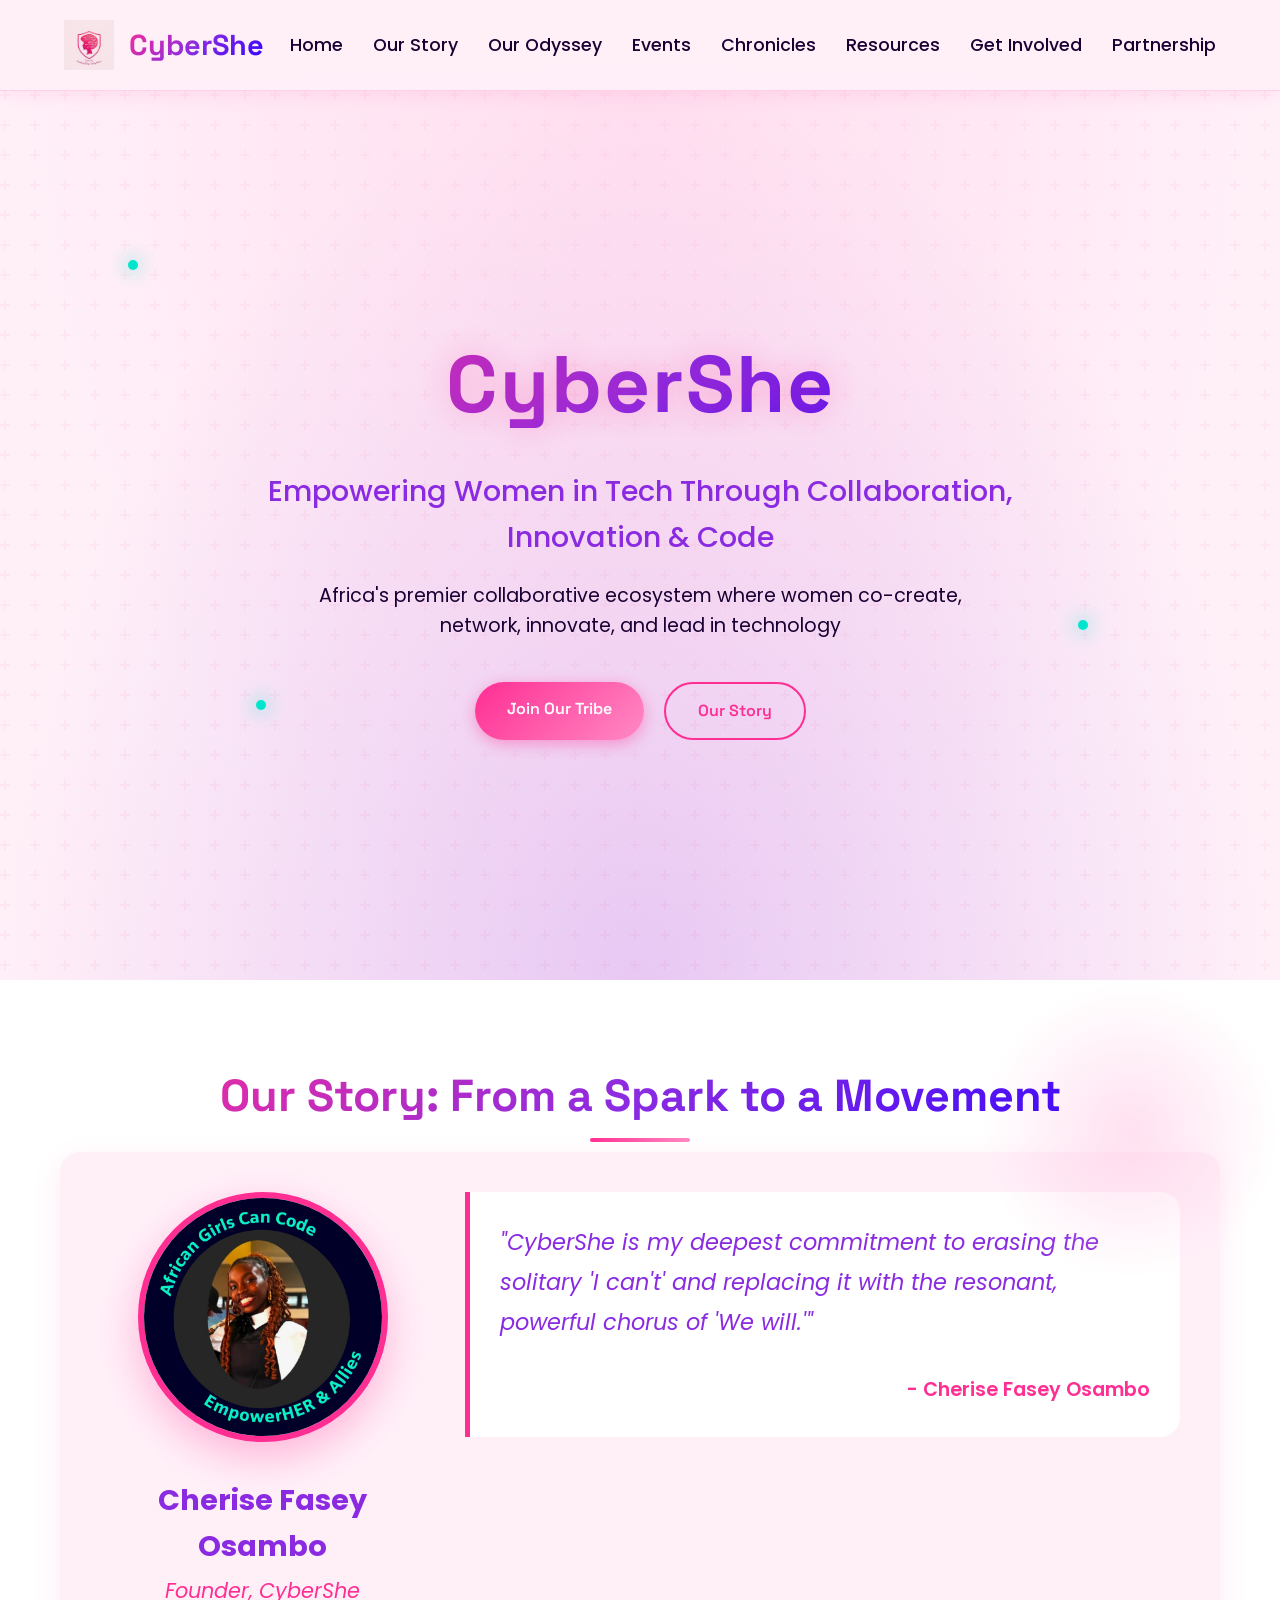
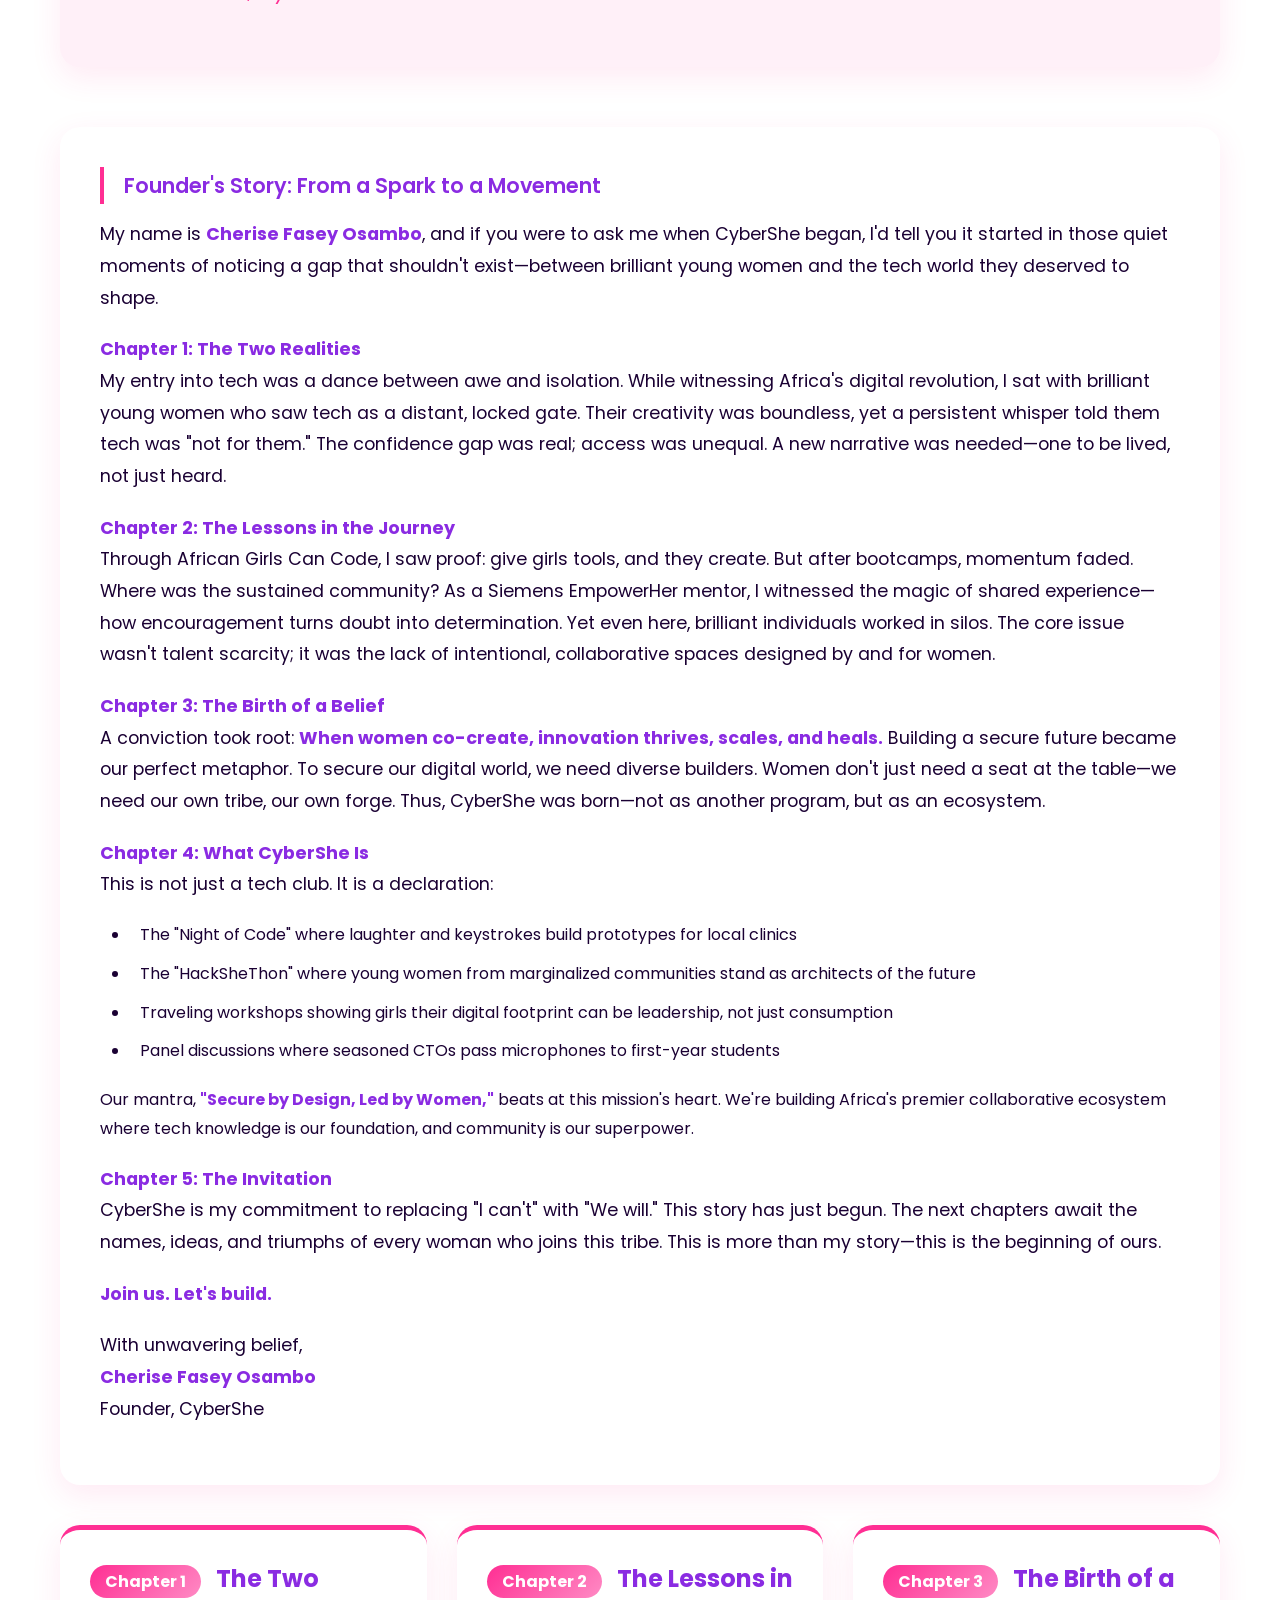
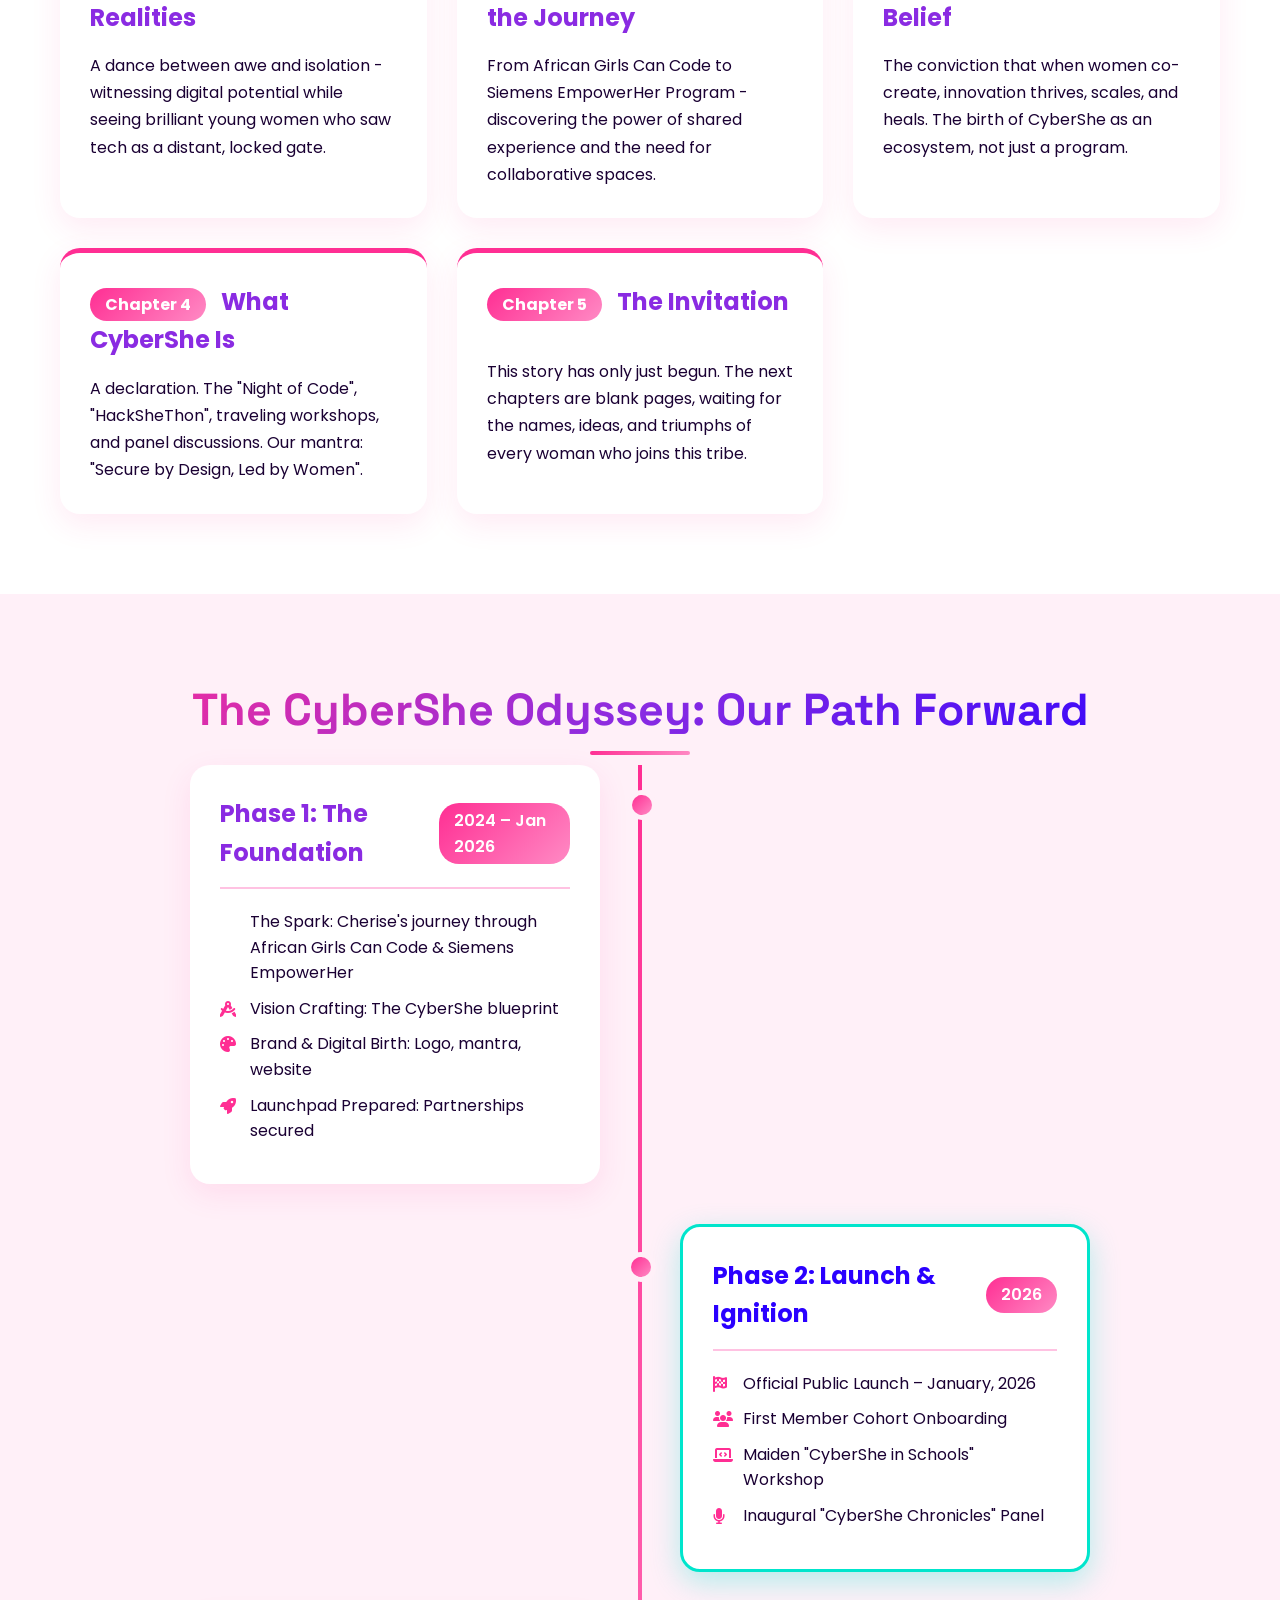
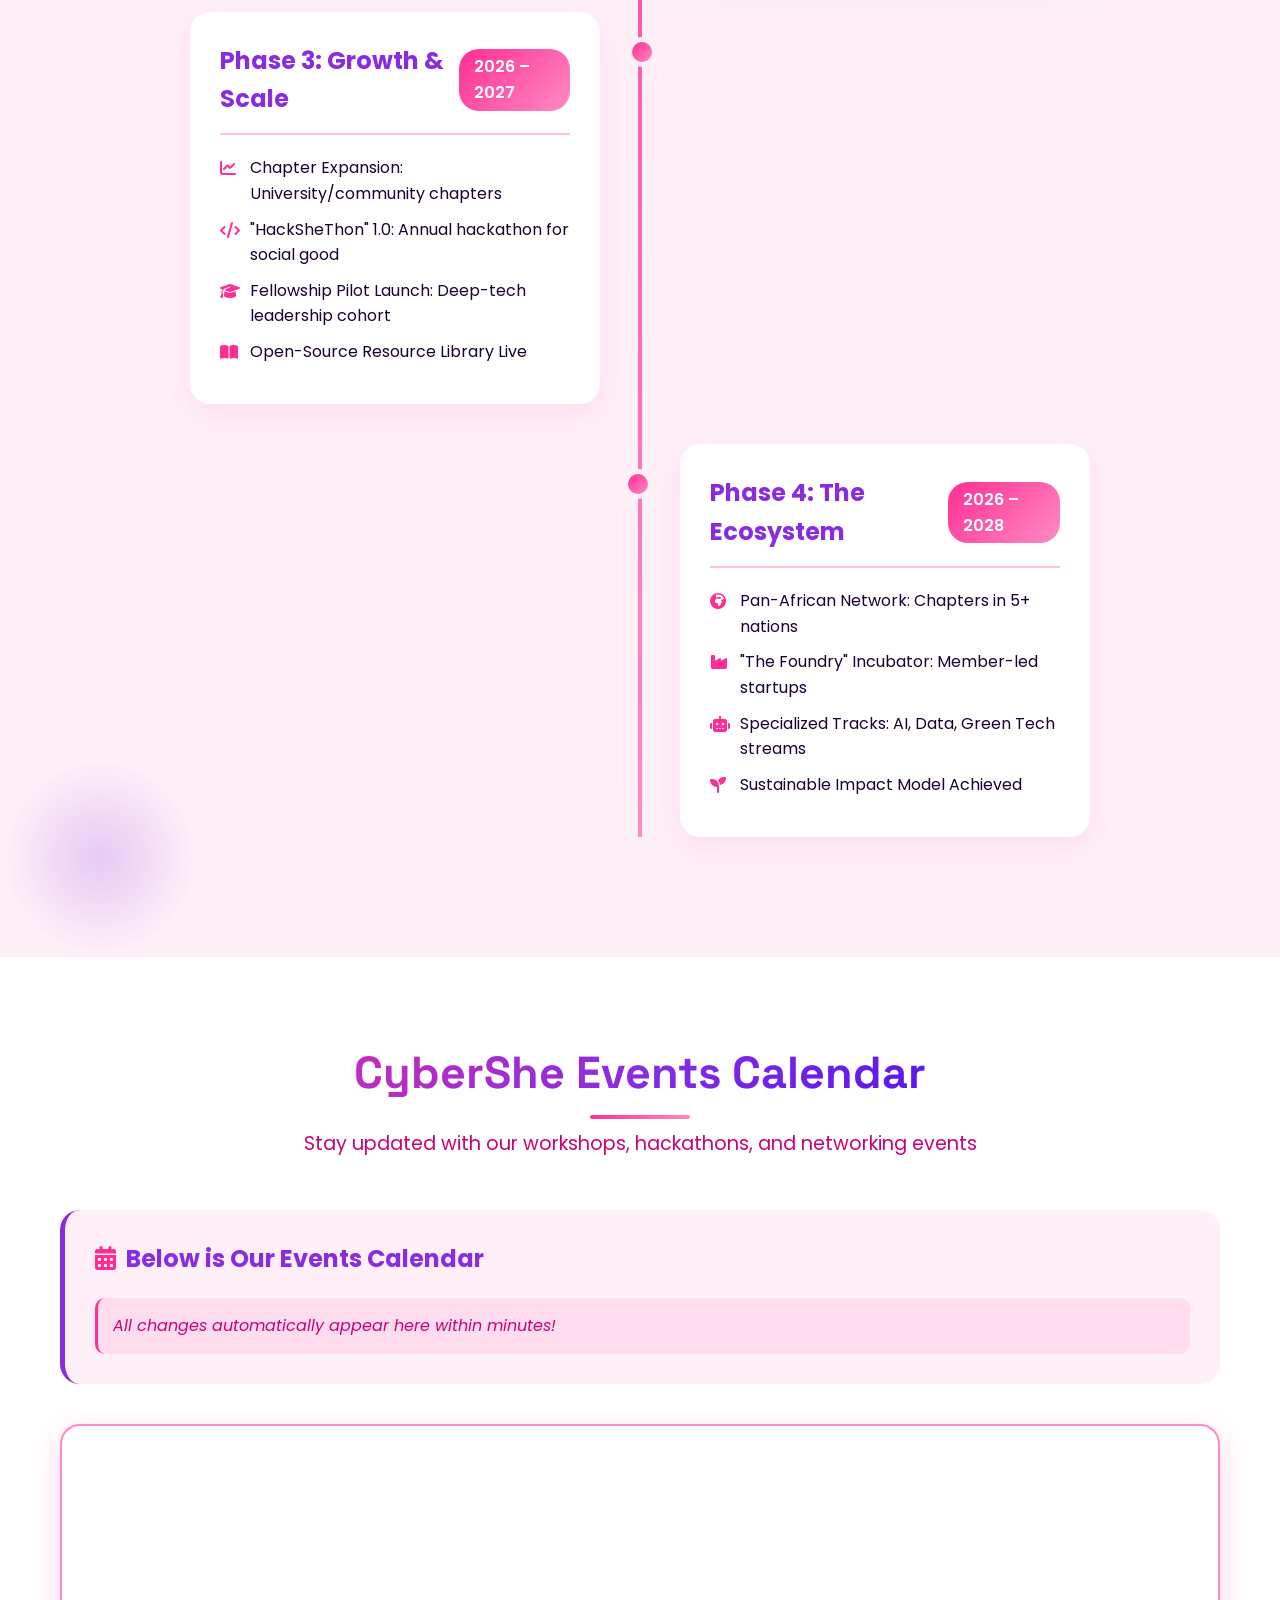
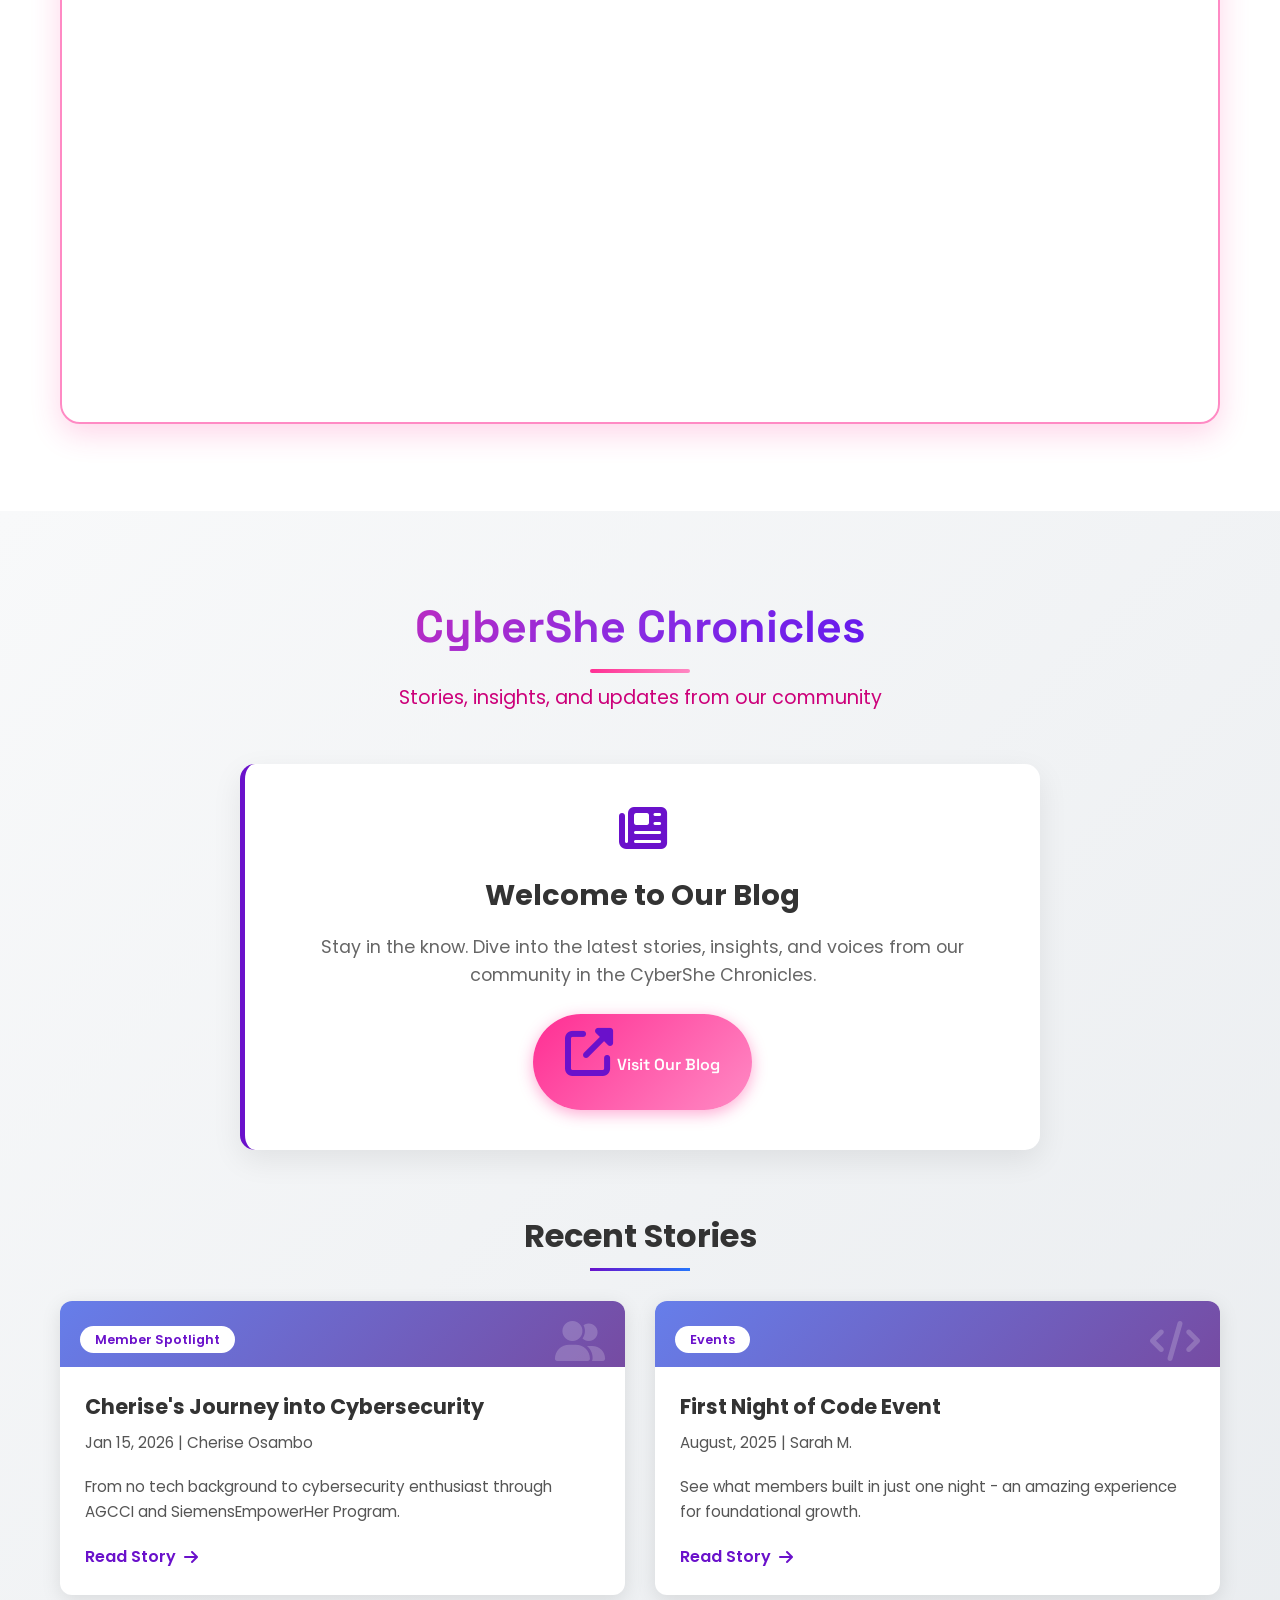
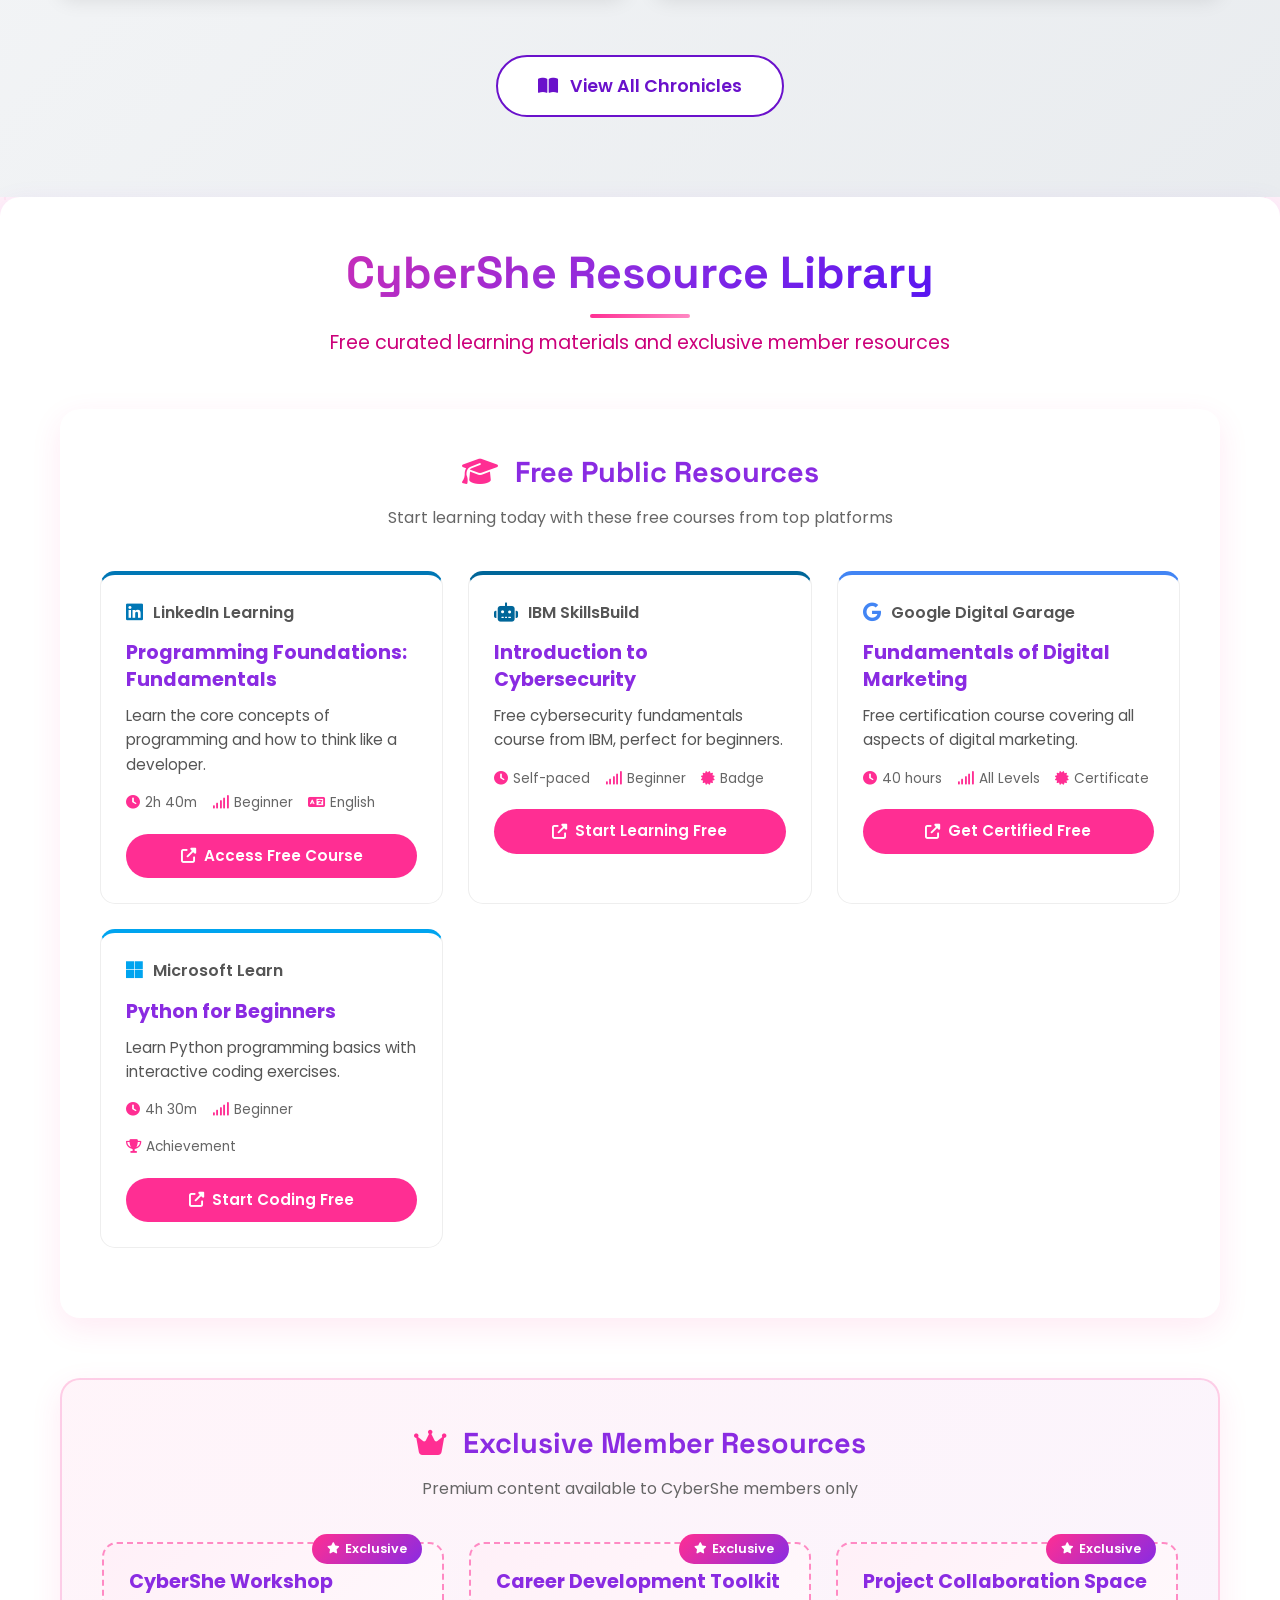
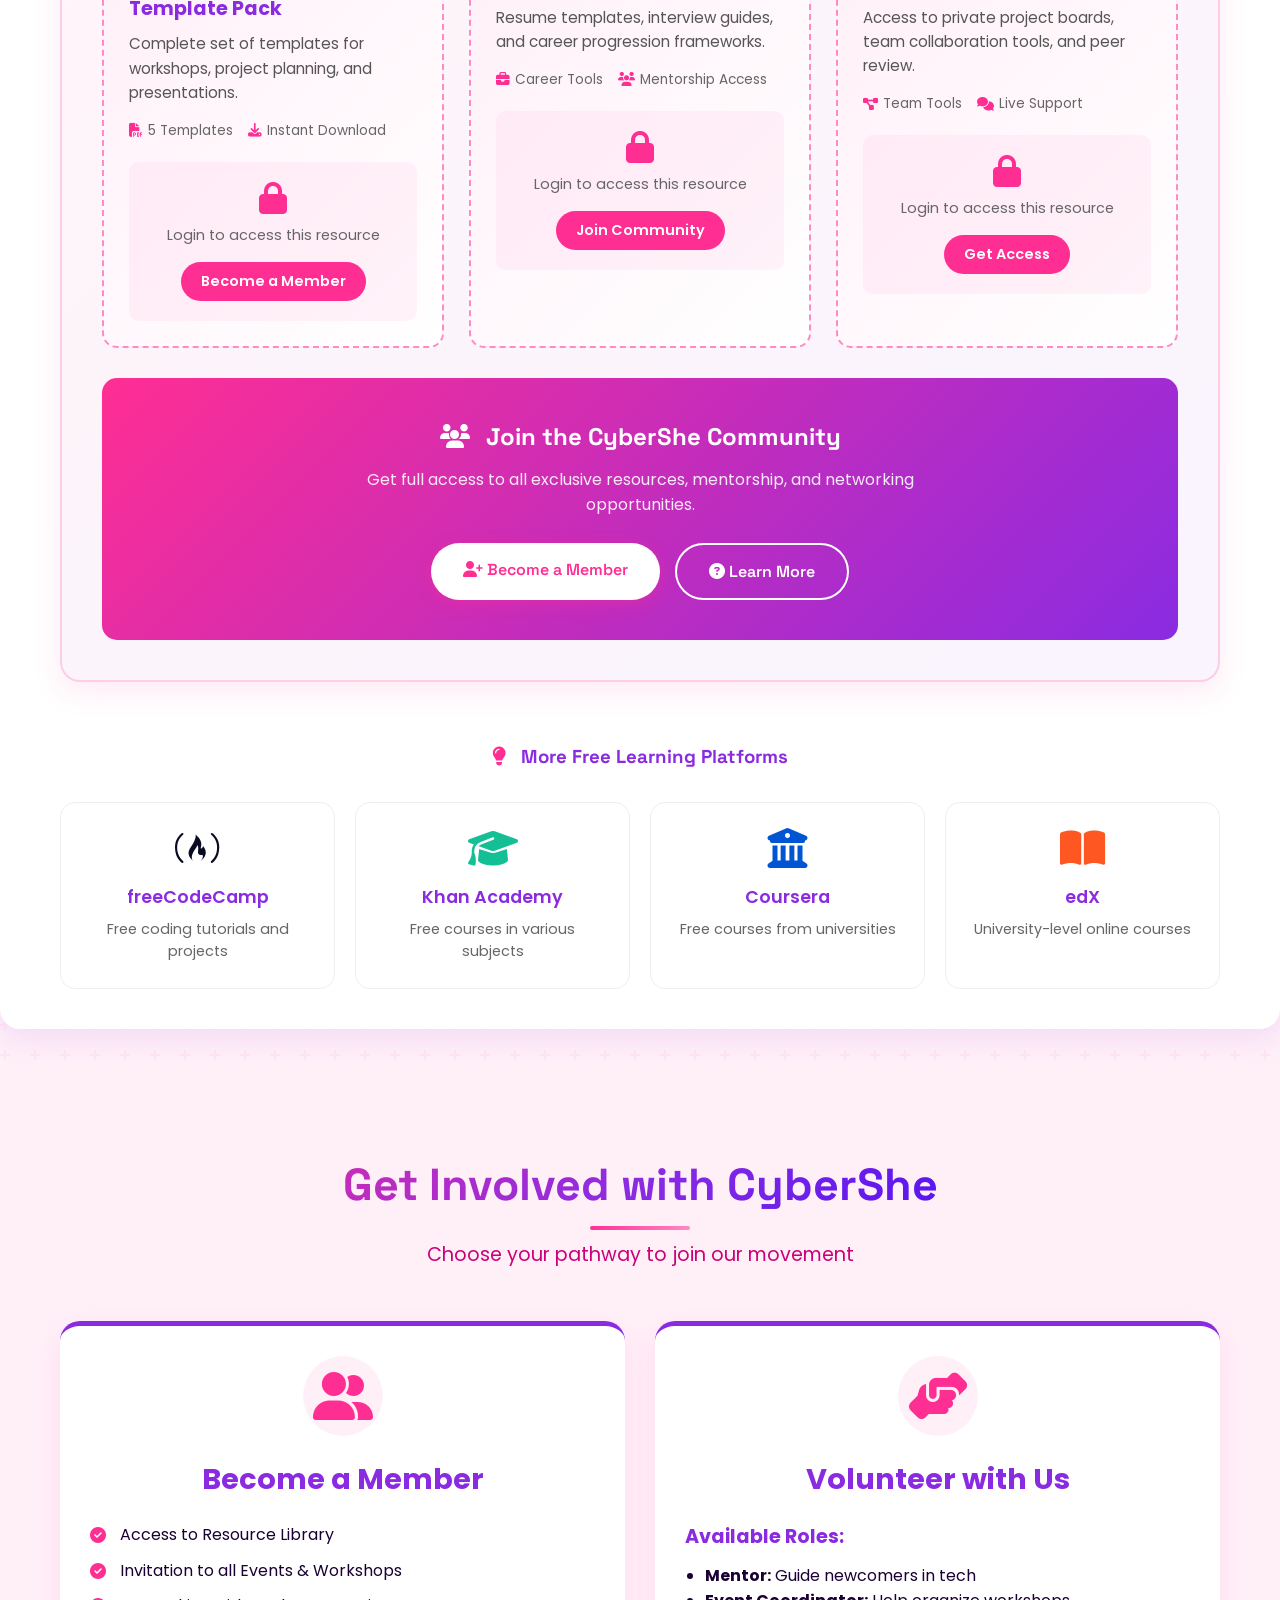
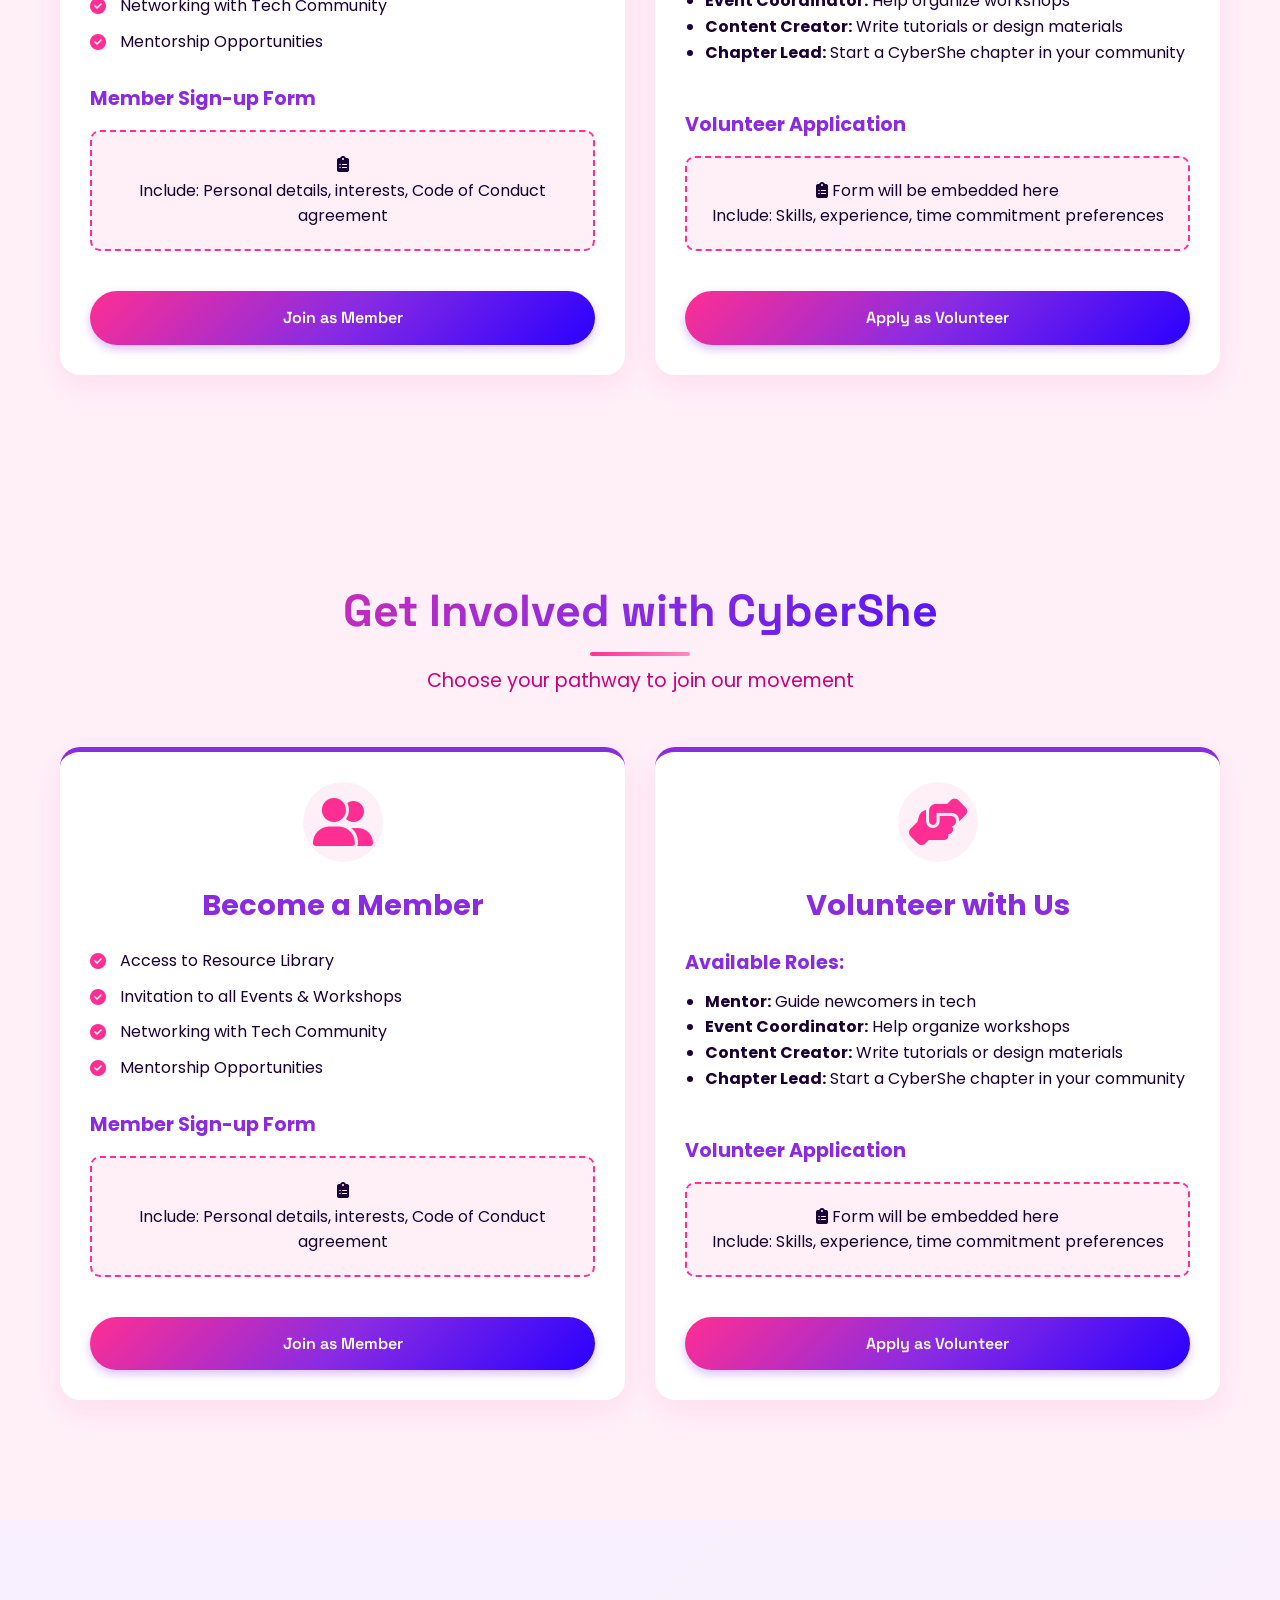
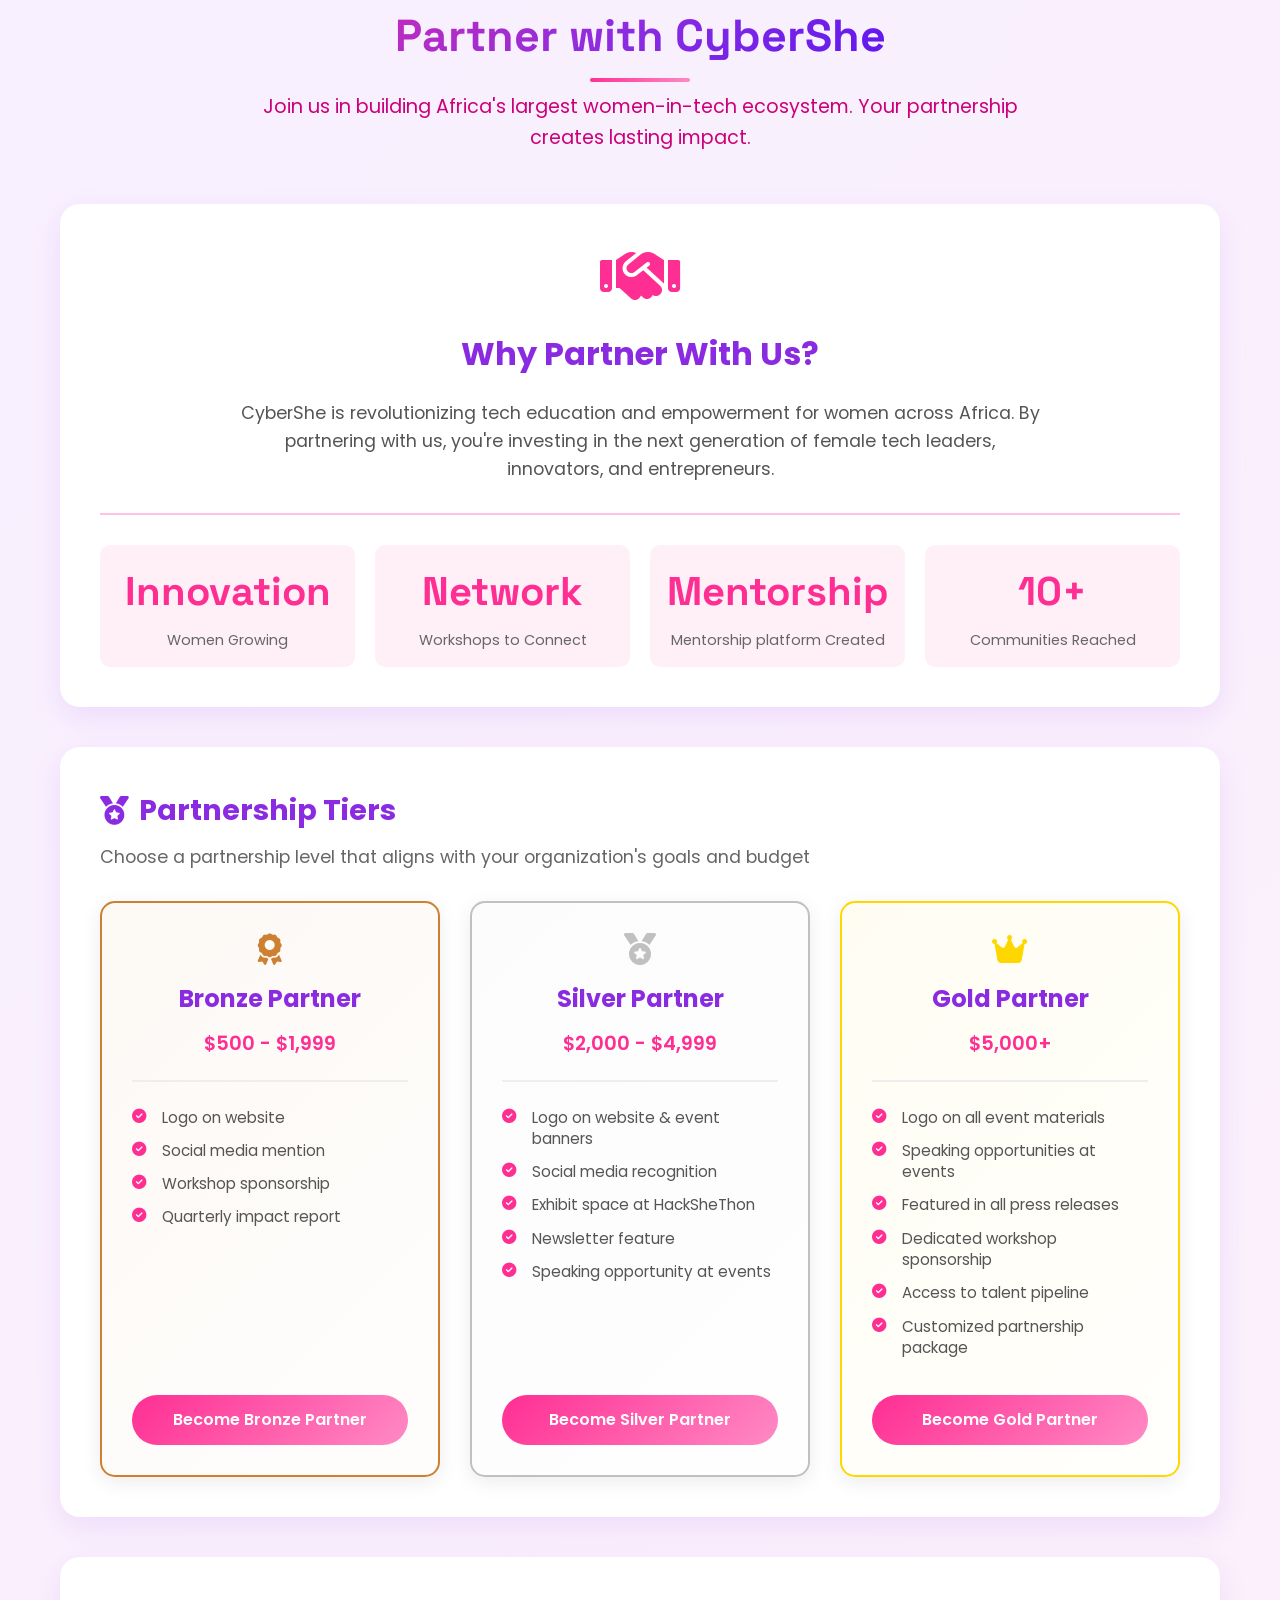
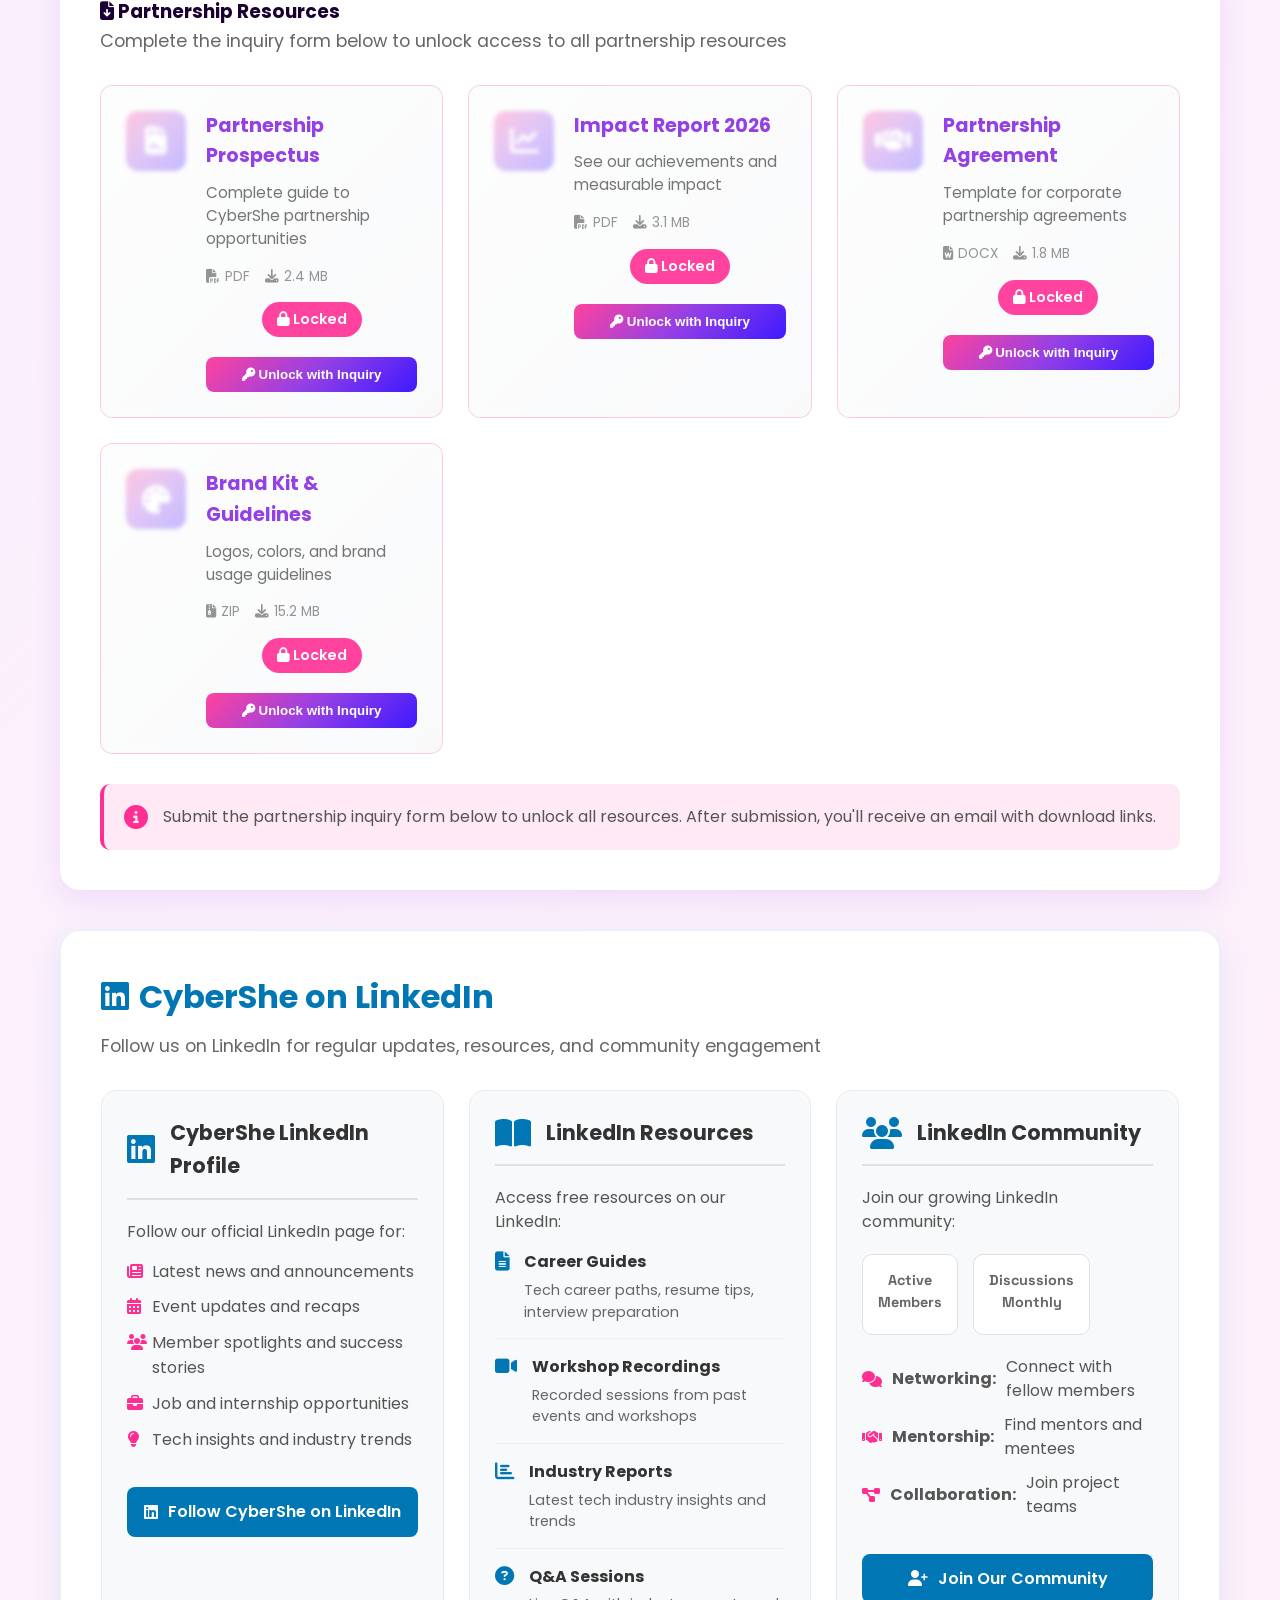
==== index.html @ 3e2fb62c "Add files via upload" ====
<!DOCTYPE html>
<html lang="en">
<head>
    <meta charset="UTF-8">
    <meta name="viewport" content="width=device-width, initial-scale=1.0">
    <title>CyberShe: Empowering Women in Tech Through Collaboration, Innovation & Code</title>
    <link rel="stylesheet" href="style.css">
    <link rel="stylesheet" href="https://cdnjs.cloudflare.com/ajax/libs/font-awesome/6.4.0/css/all.min.css">
    <link href="https://fonts.googleapis.com/css2?family=Poppins:wght@300;400;500;600;700&family=Space+Grotesk:wght@400;500;700&display=swap" rel="stylesheet">
</head>
<body>
    <!-- Navigation -->
    <nav class="navbar">
        <div class="nav-container">
            <div class="logo-container">
    <!-- CyberShe Logo -->
    <a href="#home" class="logo-link">
        <img src="CyberShe Logo.png" alt="CyberShe Logo" class="logo-img">
        <span class="logo-text">CyberShe</span>
    </a>
</div>
            <ul class="nav-menu">
                <li><a href="#home">Home</a></li>
                <li><a href="#story">Our Story</a></li>
                <li><a href="#odyssey">Our Odyssey</a></li>
                <li><a href="#events">Events</a></li>
                <li><a href="#chronicles">Chronicles</a></li>
                <li><a href="#resources">Resources</a></li>
                <li><a href="#get-involved">Get Involved</a></li>
                <li><a href="#partnership">Partnership</a></li>
            </ul>
            <div class="hamburger">
                <span class="bar"></span>
                <span class="bar"></span>
                <span class="bar"></span>
            </div>
        </div>
    </nav>

    <!-- Hero Section -->
    <section id="home" class="hero">
        <div class="hero-overlay">
            <div class="hero-content">
                <h1 class="hero-title">CyberShe</h1>
                <p class="hero-tagline">Empowering Women in Tech Through Collaboration, Innovation & Code</p>
                <p class="hero-vision">Africa's premier collaborative ecosystem where women co-create, network, innovate, and lead in technology</p>
                <div class="hero-buttons">
                    <a href="#get-involved" class="btn-primary">Join Our Tribe</a>
                    <a href="#story" class="btn-secondary">Our Story</a>
                </div>
            </div>
        </div>
        <div class="cyber-elements">
            <div class="cyber-node"></div>
            <div class="cyber-node"></div>
            <div class="cyber-node"></div>
            <div class="cyber-connector"></div>
        </div>
    </section>

    <!-- Our Story Section -->
    <section id="story" class="section story-section">
        <div class="container">
            <h2 class="section-title">Our Story: From a Spark to a Movement</h2>
            <div class="founder-intro">
                <div class="founder-image-container">
                    <div class="founder-photo-wrapper">
                        <!-- Add your founder photo here -->
                        <img src="FoundersPhoto.jpg" alt="Cherise Fasey Osambo" class="founder-photo">
                    </div>
                    <p class="founder-name">Cherise Fasey Osambo</p>
                    <p class="founder-title">Founder, CyberShe</p>
                </div>
                <div class="founder-quote">
                    <p>"CyberShe is my deepest commitment to erasing the solitary 'I can't' and replacing it with the resonant, powerful chorus of 'We will.'"</p>
                    <p class="founder-signature">- Cherise Fasey Osambo</p>
                </div>
            </div>
            
            <!-- Full Founder's Story -->
            <div class="full-story-content">
                <p class="chapter-intro">Founder's Story: From a Spark to a Movement</p>
<p>My name is <strong>Cherise Fasey Osambo</strong>, and if you were to ask me when CyberShe began, I'd tell you it started in those quiet moments of noticing a gap that shouldn't exist—between brilliant young women and the tech world they deserved to shape.</p>

<p><strong>Chapter 1: The Two Realities</strong><br>
My entry into tech was a dance between awe and isolation. While witnessing Africa's digital revolution, I sat with brilliant young women who saw tech as a distant, locked gate. Their creativity was boundless, yet a persistent whisper told them tech was "not for them." The confidence gap was real; access was unequal. A new narrative was needed—one to be lived, not just heard.</p>

<p><strong>Chapter 2: The Lessons in the Journey</strong><br>
Through African Girls Can Code, I saw proof: give girls tools, and they create. But after bootcamps, momentum faded. Where was the sustained community? As a Siemens EmpowerHer mentor, I witnessed the magic of shared experience—how encouragement turns doubt into determination. Yet even here, brilliant individuals worked in silos. The core issue wasn't talent scarcity; it was the lack of intentional, collaborative spaces designed by and for women.</p>

<p><strong>Chapter 3: The Birth of a Belief</strong><br>
A conviction took root: <strong>When women co-create, innovation thrives, scales, and heals.</strong> Building a secure future became our perfect metaphor. To secure our digital world, we need diverse builders. Women don't just need a seat at the table—we need our own tribe, our own forge. Thus, CyberShe was born—not as another program, but as an ecosystem.</p>

<p><strong>Chapter 4: What CyberShe Is</strong><br>
This is not just a tech club. It is a declaration:
<ul>
    <li>The "Night of Code" where laughter and keystrokes build prototypes for local clinics</li>
    <li>The "HackSheThon" where young women from marginalized communities stand as architects of the future</li>
    <li>Traveling workshops showing girls their digital footprint can be leadership, not just consumption</li>
    <li>Panel discussions where seasoned CTOs pass microphones to first-year students</li>
</ul>
Our mantra, <strong>"Secure by Design, Led by Women,"</strong> beats at this mission's heart. We're building Africa's premier collaborative ecosystem where tech knowledge is our foundation, and community is our superpower.</p>

<p><strong>Chapter 5: The Invitation</strong><br>
CyberShe is my commitment to replacing "I can't" with "We will." This story has just begun. The next chapters await the names, ideas, and triumphs of every woman who joins this tribe. This is more than my story—this is the beginning of ours.</p>

<p><strong>Join us. Let's build.</strong></p>

<p>With unwavering belief,<br>
<strong>Cherise Fasey Osambo</strong><br>
Founder, CyberShe</p>
            </div>
            
            <div class="story-chapters">
                <div class="chapter">
                    <h3><span class="chapter-number">Chapter 1</span> The Two Realities</h3>
                    <p>A dance between awe and isolation - witnessing digital potential while seeing brilliant young women who saw tech as a distant, locked gate.</p>
                </div>
                <div class="chapter">
                    <h3><span class="chapter-number">Chapter 2</span> The Lessons in the Journey</h3>
                    <p>From African Girls Can Code to Siemens EmpowerHer Program - discovering the power of shared experience and the need for collaborative spaces.</p>
                </div>
                <div class="chapter">
                    <h3><span class="chapter-number">Chapter 3</span> The Birth of a Belief</h3>
                    <p>The conviction that when women co-create, innovation thrives, scales, and heals. The birth of CyberShe as an ecosystem, not just a program.</p>
                </div>
                <div class="chapter">
                    <h3><span class="chapter-number">Chapter 4</span> What CyberShe Is</h3>
                    <p>A declaration. The "Night of Code", "HackSheThon", traveling workshops, and panel discussions. Our mantra: "Secure by Design, Led by Women".</p>
                </div>
                <div class="chapter">
                    <h3><span class="chapter-number">Chapter 5</span> The Invitation</h3>
                    <p>This story has only just begun. The next chapters are blank pages, waiting for the names, ideas, and triumphs of every woman who joins this tribe.</p>
                </div>
            </div>
        </div>
    </section>

    <!-- Our Odyssey Section -->
    <section id="odyssey" class="section odyssey-section">
        <div class="container">
            <h2 class="section-title">The CyberShe Odyssey: Our Path Forward</h2>
            <div class="odyssey-timeline">
                <div class="timeline-phase">
                    <div class="phase-header">
                        <h3>Phase 1: The Foundation</h3>
                        <span class="phase-date">2024 – Jan 2026</span>
                    </div>
                    <ul class="phase-items">
                        <li><i class="fas fa-sparkles"></i> The Spark: Cherise's journey through African Girls Can Code & Siemens EmpowerHer</li>
                        <li><i class="fas fa-drafting-compass"></i> Vision Crafting: The CyberShe blueprint</li>
                        <li><i class="fas fa-palette"></i> Brand & Digital Birth: Logo, mantra, website</li>
                        <li><i class="fas fa-rocket"></i> Launchpad Prepared: Partnerships secured</li>
                    </ul>
                </div>
                
                <div class="timeline-phase current-phase">
                    <div class="phase-header">
                        <h3>Phase 2: Launch & Ignition</h3>
                        <span class="phase-date">2026</span>
                    </div>
                    <ul class="phase-items">
                        <li><i class="fas fa-flag-checkered"></i> Official Public Launch – January, 2026</li>
                        <li><i class="fas fa-users"></i> First Member Cohort Onboarding</li>
                        <li><i class="fas fa-laptop-code"></i> Maiden "CyberShe in Schools" Workshop</li>
                        <li><i class="fas fa-microphone"></i> Inaugural "CyberShe Chronicles" Panel</li>
                    </ul>
                </div>
                
                <div class="timeline-phase">
                    <div class="phase-header">
                        <h3>Phase 3: Growth & Scale</h3>
                        <span class="phase-date">2026 – 2027</span>
                    </div>
                    <ul class="phase-items">
                        <li><i class="fas fa-chart-line"></i> Chapter Expansion: University/community chapters</li>
                        <li><i class="fas fa-code"></i> "HackSheThon" 1.0: Annual hackathon for social good</li>
                        <li><i class="fas fa-graduation-cap"></i> Fellowship Pilot Launch: Deep-tech leadership cohort</li>
                        <li><i class="fas fa-book-open"></i> Open-Source Resource Library Live</li>
                    </ul>
                </div>
                
                <div class="timeline-phase">
                    <div class="phase-header">
                        <h3>Phase 4: The Ecosystem</h3>
                        <span class="phase-date">2026 – 2028</span>
                    </div>
                    <ul class="phase-items">
                        <li><i class="fas fa-globe-africa"></i> Pan-African Network: Chapters in 5+ nations</li>
                        <li><i class="fas fa-industry"></i> "The Foundry" Incubator: Member-led startups</li>
                        <li><i class="fas fa-robot"></i> Specialized Tracks: AI, Data, Green Tech streams</li>
                        <li><i class="fas fa-seedling"></i> Sustainable Impact Model Achieved</li>
                    </ul>
                </div>
            </div>
        </div>
    </section>

    <!-- Events Section -->
    <section id="events" class="section events-section">
        <div class="container">
            <h2 class="section-title">CyberShe Events Calendar</h2>
            <p class="section-subtitle">Stay updated with our workshops, hackathons, and networking events</p>
            
            <!-- Google Calendar Embed Instructions -->
            <div class="calendar-instructions">
                <h3><i class="fas fa-calendar-alt"></i>Below is Our Events Calendar</h3>
                <p class="note">All changes automatically appear here within minutes!</p>
            </div>
            
            <!-- Google Calendar Embed -->
            <div class="calendar-embed">
                <iframe src="https://calendar.google.com/calendar/embed?src=c6a65ac369c04a635002014e2bf10bf06c62a1a8e740aa62f7f6e34ec78ed0f3%40group.calendar.google.com&ctz=Africa%2FNairobi" style="border: 0" width="800" height="600" frameborder="0" scrolling="no"></iframe>
            </div>
        </div>
    </section>

    <!-- CyberShe Chronicles (Blog) Section -->
    <section id="chronicles" class="section chronicles-section">
        <div class="container">
            <h2 class="section-title">CyberShe Chronicles</h2>
            <p class="section-subtitle">Stories, insights, and updates from our community</p>
            
            <!-- Blog Introduction -->
            <div class="blog-intro">
                <div class="intro-box">
                    <i class="fas fa-newspaper"></i>
                    <h3>Welcome to Our Blog</h3>
                    <p>Stay in the know. Dive into the latest stories, insights, and voices from our community in the CyberShe Chronicles.</p>
                    <a href="../CyberSheChronicles/index.html" class="btn-primary">
                        <i class="fas fa-external-link-alt"></i> Visit Our Blog
                    </a>
                </div>
            </div>
            
            <!-- Blog Posts Preview -->
            <div class="blog-preview">
                <h3 class="preview-title">Recent Stories</h3>
                <div class="preview-grid">
                    
                    <!-- Post 1 -->
                    <div class="preview-card">
                        <div class="card-header">
                            <span class="category-badge">Member Spotlight</span>
                            <i class="fas fa-user-friends card-icon"></i>
                        </div>
                        <div class="card-content">
                            <h4>Cherise's Journey into Cybersecurity</h4>
                            <p class="card-meta">Jan 15, 2026 | Cherise Osambo</p>
                            <p>From no tech background to cybersecurity enthusiast through AGCCI and SiemensEmpowerHer Program.</p>
                            <a href="../CyberSheChronicles/posts/cherise-journey.html" class="card-link">
                                Read Story <i class="fas fa-arrow-right"></i>
                            </a>
                        </div>
                    </div>
                    
                    <!-- Post 2 -->
                    <div class="preview-card">
                        <div class="card-header">
                            <span class="category-badge">Events</span>
                            <i class="fas fa-code card-icon"></i>
                        </div>
                        <div class="card-content">
                            <h4>First Night of Code Event</h4>
                            <p class="card-meta">August, 2025 | Sarah M.</p>
                            <p>See what members built in just one night - an amazing experience for foundational growth.</p>
                            <a href="../CyberSheChronicles/index.html" class="card-link">
                                Read Story <i class="fas fa-arrow-right"></i>
                            </a>
                        </div>
                    </div>
                </div>
            </div>
            
            <!-- View All Button -->
            <div class="view-all-container">
                <a href="../CyberSheChronicles/index.html" class="btn-view-all">
                    <i class="fas fa-book-open"></i> View All Chronicles
                </a>
            </div>
        </div>
    </section>

    <!-- Resource Library Section -->
    <section id="resources" class="section resources-section">
        <div class="container">
            <h2 class="section-title">CyberShe Resource Library</h2>
            <p class="section-subtitle">Free curated learning materials and exclusive member resources</p>
            
            <!-- Free Public Resources -->
            <div class="resources-category">
                <div class="category-header">
                    <h3><i class="fas fa-graduation-cap"></i> Free Public Resources</h3>
                    <p class="category-subtitle">Start learning today with these free courses from top platforms</p>
                </div>
                
                <div class="resource-grid">
                    <!-- LinkedIn Learning Free Courses -->
                    <div class="resource-card linkedin">
                        <div class="resource-platform">
                            <i class="fab fa-linkedin"></i>
                            <span>LinkedIn Learning</span>
                        </div>
                        <h4>Programming Foundations: Fundamentals</h4>
                        <p class="resource-desc">Learn the core concepts of programming and how to think like a developer.</p>
                        <div class="resource-meta">
                            <span><i class="fas fa-clock"></i> 2h 40m</span>
                            <span><i class="fas fa-signal"></i> Beginner</span>
                            <span><i class="fas fa-language"></i> English</span>
                        </div>
                        <a href="https://www.linkedin.com/learning/programming-foundations-fundamentals" 
                           target="_blank" 
                           class="resource-link">
                            <i class="fas fa-external-link-alt"></i> Access Free Course
                        </a>
                    </div>
                    
                    <!-- IBM SkillsBuild -->
                    <div class="resource-card ibm">
                        <div class="resource-platform">
                            <i class="fas fa-robot"></i>
                            <span>IBM SkillsBuild</span>
                        </div>
                        <h4>Introduction to Cybersecurity</h4>
                        <p class="resource-desc">Free cybersecurity fundamentals course from IBM, perfect for beginners.</p>
                        <div class="resource-meta">
                            <span><i class="fas fa-clock"></i> Self-paced</span>
                            <span><i class="fas fa-signal"></i> Beginner</span>
                            <span><i class="fas fa-certificate"></i> Badge</span>
                        </div>
                        <a href="https://skillsbuild.org/cybersecurity" 
                           target="_blank" 
                           class="resource-link">
                            <i class="fas fa-external-link-alt"></i> Start Learning Free
                        </a>
                    </div>
                    
                    <!-- Google Digital Garage -->
                    <div class="resource-card google">
                        <div class="resource-platform">
                            <i class="fab fa-google"></i>
                            <span>Google Digital Garage</span>
                        </div>
                        <h4>Fundamentals of Digital Marketing</h4>
                        <p class="resource-desc">Free certification course covering all aspects of digital marketing.</p>
                        <div class="resource-meta">
                            <span><i class="fas fa-clock"></i> 40 hours</span>
                            <span><i class="fas fa-signal"></i> All Levels</span>
                            <span><i class="fas fa-certificate"></i> Certificate</span>
                        </div>
                        <a href="https://learndigital.withgoogle.com/digitalgarage/course/digital-marketing" 
                           target="_blank" 
                           class="resource-link">
                            <i class="fas fa-external-link-alt"></i> Get Certified Free
                        </a>
                    </div>
                    
                    <!-- Microsoft Learn -->
                    <div class="resource-card microsoft">
                        <div class="resource-platform">
                            <i class="fab fa-microsoft"></i>
                            <span>Microsoft Learn</span>
                        </div>
                        <h4>Python for Beginners</h4>
                        <p class="resource-desc">Learn Python programming basics with interactive coding exercises.</p>
                        <div class="resource-meta">
                            <span><i class="fas fa-clock"></i> 4h 30m</span>
                            <span><i class="fas fa-signal"></i> Beginner</span>
                            <span><i class="fas fa-trophy"></i> Achievement</span>
                        </div>
                        <a href="https://docs.microsoft.com/en-us/learn/paths/python-beginner/" 
                           target="_blank" 
                           class="resource-link">
                            <i class="fas fa-external-link-alt"></i> Start Coding Free
                        </a>
                    </div>
                </div>
            </div>
            
            <!-- Exclusive Member Resources -->
            <div class="resources-category exclusive">
                <div class="category-header">
                    <h3><i class="fas fa-crown"></i> Exclusive Member Resources</h3>
                    <p class="category-subtitle">Premium content available to CyberShe members only</p>
                </div>
                
                <div class="resource-grid">
                    <!-- Template 1 -->
                    <div class="resource-card exclusive-card">
                        <div class="exclusive-badge">
                            <i class="fas fa-star"></i>
                            <span>Exclusive</span>
                        </div>
                        <h4>CyberShe Workshop Template Pack</h4>
                        <p class="resource-desc">Complete set of templates for workshops, project planning, and presentations.</p>
                        <div class="resource-meta">
                            <span><i class="fas fa-file-pdf"></i> 5 Templates</span>
                            <span><i class="fas fa-download"></i> Instant Download</span>
                        </div>
                        <div class="login-required">
                            <i class="fas fa-lock"></i>
                            <p>Login to access this resource</p>
                            <a href="#get-involved" class="resource-btn">
                                Become a Member
                            </a>
                        </div>
                    </div>
                    
                    <!-- Template 2 -->
                    <div class="resource-card exclusive-card">
                        <div class="exclusive-badge">
                            <i class="fas fa-star"></i>
                            <span>Exclusive</span>
                        </div>
                        <h4>Career Development Toolkit</h4>
                        <p class="resource-desc">Resume templates, interview guides, and career progression frameworks.</p>
                        <div class="resource-meta">
                            <span><i class="fas fa-briefcase"></i> Career Tools</span>
                            <span><i class="fas fa-users"></i> Mentorship Access</span>
                        </div>
                        <div class="login-required">
                            <i class="fas fa-lock"></i>
                            <p>Login to access this resource</p>
                            <a href="#get-involved" class="resource-btn">
                                Join Community
                            </a>
                        </div>
                    </div>
                    
                    <!-- Template 3 -->
                    <div class="resource-card exclusive-card">
                        <div class="exclusive-badge">
                            <i class="fas fa-star"></i>
                            <span>Exclusive</span>
                        </div>
                        <h4>Project Collaboration Space</h4>
                        <p class="resource-desc">Access to private project boards, team collaboration tools, and peer review.</p>
                        <div class="resource-meta">
                            <span><i class="fas fa-project-diagram"></i> Team Tools</span>
                            <span><i class="fas fa-comments"></i> Live Support</span>
                        </div>
                        <div class="login-required">
                            <i class="fas fa-lock"></i>
                            <p>Login to access this resource</p>
                            <a href="#get-involved" class="resource-btn">
                                Get Access
                            </a>
                        </div>
                    </div>
                </div>
                
                <div class="membership-cta">
                    <div class="cta-content">
                        <h4><i class="fas fa-users"></i> Join the CyberShe Community</h4>
                        <p>Get full access to all exclusive resources, mentorship, and networking opportunities.</p>
                        <div class="cta-buttons">
                            <a href="#get-involved" class="btn-primary">
                                <i class="fas fa-user-plus"></i> Become a Member
                            </a>
                            <a href="#get-involved" class="btn-secondary">
                                <i class="fas fa-question-circle"></i> Learn More
                            </a>
                        </div>
                    </div>
                </div>
            </div>
            
            <!-- Additional Free Resources -->
            <div class="additional-resources">
                <h3><i class="fas fa-lightbulb"></i> More Free Learning Platforms</h3>
                <div class="platform-grid">
                    <a href="https://www.freecodecamp.org" target="_blank" class="platform-card">
                        <i class="fab fa-free-code-camp"></i>
                        <span>freeCodeCamp</span>
                        <p>Free coding tutorials and projects</p>
                    </a>
                    <a href="https://www.khanacademy.org" target="_blank" class="platform-card">
                        <i class="fas fa-graduation-cap"></i>
                        <span>Khan Academy</span>
                        <p>Free courses in various subjects</p>
                    </a>
                    <a href="https://www.coursera.org" target="_blank" class="platform-card">
                        <i class="fas fa-university"></i>
                        <span>Coursera</span>
                        <p>Free courses from universities</p>
                    </a>
                    <a href="https://www.edx.org" target="_blank" class="platform-card">
                        <i class="fas fa-book-open"></i>
                        <span>edX</span>
                        <p>University-level online courses</p>
                    </a>
                </div>
            </div>
        </div>
    </section>

    <!-- Get Involved Section -->
    <section id="get-involved" class="section getinvolved-section">
        <div class="container">
            <h2 class="section-title">Get Involved with CyberShe</h2>
            <p class="section-subtitle">Choose your pathway to join our movement</p>
            
            <div class="pathways">
                <!-- For Members -->
                <div class="pathway-card">
                    <div class="pathway-icon">
                        <i class="fas fa-user-friends"></i>
                    </div>
                    <h3>Become a Member</h3>
                    <ul class="pathway-benefits">
                        <li><i class="fas fa-check-circle"></i> Access to Resource Library</li>
                        <li><i class="fas fa-check-circle"></i> Invitation to all Events & Workshops</li>
                        <li><i class="fas fa-check-circle"></i> Networking with Tech Community</li>
                        <li><i class="fas fa-check-circle"></i> Mentorship Opportunities</li>
                    </ul>
                    <div class="pathway-form">
                        <h4>Member Sign-up Form</h4>
                        <div class="form-placeholder">
                            <p><i class="fas fa-clipboard-list"></i></p>
                            <p>Include: Personal details, interests, Code of Conduct agreement</p>
                        </div>
                    </div>
                    <a href="https://docs.google.com/forms/d/e/1FAIpQLSdQC7HoThxWhxDtDczvPiMkZM6oSHbPhVO6428BSS9lpIxKmw/viewform?usp=header" 
                     class="btn-pathway">Join as Member</a>
                </div>
                
                <!-- For Volunteers -->
                <div class="pathway-card">
                    <div class="pathway-icon">
                        <i class="fas fa-hands-helping"></i>
                    </div>
                    <h3>Volunteer with Us</h3>
                    <div class="volunteer-roles">
                        <h4>Available Roles:</h4>
                        <ul>
                            <li><strong>Mentor:</strong> Guide newcomers in tech</li>
                            <li><strong>Event Coordinator:</strong> Help organize workshops</li>
                            <li><strong>Content Creator:</strong> Write tutorials or design materials</li>
                            <li><strong>Chapter Lead:</strong> Start a CyberShe chapter in your community</li>
                        </ul>
                    </div>
                    <div class="pathway-form">
                        <h4>Volunteer Application</h4>
                        <div class="form-placeholder">
                            <p><i class="fas fa-clipboard-list"></i> Form will be embedded here</p>
                            <p>Include: Skills, experience, time commitment preferences</p>
                        </div>
                    </div>
                    <a href="https://docs.google.com/forms/d/e/1FAIpQLScNSCF9B7lzgRk9Mha8CRwCHeGzu-woXYmnCFaDUEwHtpxp5A/viewform?usp=header" 
                    class="btn-pathway">Apply as Volunteer</a>
                </div>
            </div>
        </div>
    </section>
    <!-- Get Involved Section -->
<section id="get-involved" class="section getinvolved-section">
    <div class="container">
        <h2 class="section-title">Get Involved with CyberShe</h2>
        <p class="section-subtitle">Choose your pathway to join our movement</p>
        
        <div class="pathways">
            <!-- For Members -->
            <div class="pathway-card">
                <div class="pathway-icon">
                    <i class="fas fa-user-friends"></i>
                </div>
                <h3>Become a Member</h3>
                <ul class="pathway-benefits">
                    <li><i class="fas fa-check-circle"></i> Access to Resource Library</li>
                    <li><i class="fas fa-check-circle"></i> Invitation to all Events & Workshops</li>
                    <li><i class="fas fa-check-circle"></i> Networking with Tech Community</li>
                    <li><i class="fas fa-check-circle"></i> Mentorship Opportunities</li>
                </ul>
                <div class="pathway-form">
                    <h4>Member Sign-up Form</h4>
                    <div class="form-placeholder">
                        <p><i class="fas fa-clipboard-list"></i></p>
                        <p>Include: Personal details, interests, Code of Conduct agreement</p>
                    </div>
                </div>
                <a href="https://docs.google.com/forms/d/e/1FAIpQLSdQC7HoThxWhxDtDczvPiMkZM6oSHbPhVO6428BSS9lpIxKmw/viewform?usp=header" 
                 class="btn-pathway">Join as Member</a>
            </div>
            
            <!-- For Volunteers -->
            <div class="pathway-card">
                <div class="pathway-icon">
                    <i class="fas fa-hands-helping"></i>
                </div>
                <h3>Volunteer with Us</h3>
                <div class="volunteer-roles">
                    <h4>Available Roles:</h4>
                    <ul>
                        <li><strong>Mentor:</strong> Guide newcomers in tech</li>
                        <li><strong>Event Coordinator:</strong> Help organize workshops</li>
                        <li><strong>Content Creator:</strong> Write tutorials or design materials</li>
                        <li><strong>Chapter Lead:</strong> Start a CyberShe chapter in your community</li>
                    </ul>
                </div>
                <div class="pathway-form">
                    <h4>Volunteer Application</h4>
                    <div class="form-placeholder">
                        <p><i class="fas fa-clipboard-list"></i> Form will be embedded here</p>
                        <p>Include: Skills, experience, time commitment preferences</p>
                    </div>
                </div>
                <a href="https://docs.google.com/forms/d/e/1FAIpQLScNSCF9B7lzgRk9Mha8CRwCHeGzu-woXYmnCFaDUEwHtpxp5A/viewform?usp=header" 
                class="btn-pathway">Apply as Volunteer</a>
            </div>
        </div>
    </div>
</section>

<!-- SEPARATE PARTNERSHIP SECTION -->
<section id="partnership" class="section partnership-section">
    <div class="container">
        <h2 class="section-title">Partner with CyberShe</h2>
        <p class="section-subtitle">Join us in building Africa's largest women-in-tech ecosystem. Your partnership creates lasting impact.</p>
        
        <div class="partnership-container">
            <!-- Partnership Description -->
            <div class="partnership-intro">
                <div class="intro-content">
                    <i class="fas fa-handshake"></i>
                    <h3>Why Partner With Us?</h3>
                    <p>CyberShe is revolutionizing tech education and empowerment for women across Africa. 
                        By partnering with us, you're investing in the next generation of female tech leaders, 
                        innovators, and entrepreneurs.
                        </p>
                    <div class="impact-stats">
                        <div class="stat">
                            <h4>Innovation</h4>
                            <p>Women Growing</p>
                        </div>
                        <div class="stat">
                            <h4>Network</h4>
                            <p>Workshops to Connect</p>
                        </div>
                        <div class="stat">
                            <h4>Mentorship</h4>
                            <p>Mentorship platform Created</p>
                        </div>
                        <div class="stat">
                            <h4>10+</h4>
                            <p>Communities Reached</p>
                        </div>
                    </div>
                </div>
            </div>
            
            <!-- Sponsorship Tiers -->
            <div class="sponsorship-section">
                <h3><i class="fas fa-medal"></i> Partnership Tiers</h3>
                <p class="section-description">Choose a partnership level that aligns with your organization's goals and budget</p>
                
                <div class="tiers-grid">
                    <div class="tier-card bronze">
                        <div class="tier-header">
                            <div class="tier-icon">
                                <i class="fas fa-award"></i>
                            </div>
                            <h4>Bronze Partner</h4>
                            <span class="tier-amount">$500 - $1,999</span>
                        </div>
                        <ul class="tier-benefits">
                            <li><i class="fas fa-check-circle"></i> Logo on website</li>
                            <li><i class="fas fa-check-circle"></i> Social media mention</li>
                            <li><i class="fas fa-check-circle"></i> Workshop sponsorship</li>
                            <li><i class="fas fa-check-circle"></i> Quarterly impact report</li>
                        </ul>
                        <div class="tier-cta">
                            <a href="#partnership-form" class="tier-btn">Become Bronze Partner</a>
                        </div>
                    </div>
                    
                    <div class="tier-card silver">
                        <div class="tier-header">
                            <div class="tier-icon">
                                <i class="fas fa-medal"></i>
                            </div>
                            <h4>Silver Partner</h4>
                            <span class="tier-amount">$2,000 - $4,999</span>
                        </div>
                        <ul class="tier-benefits">
                            <li><i class="fas fa-check-circle"></i> Logo on website & event banners</li>
                            <li><i class="fas fa-check-circle"></i> Social media recognition</li>
                            <li><i class="fas fa-check-circle"></i> Exhibit space at HackSheThon</li>
                            <li><i class="fas fa-check-circle"></i> Newsletter feature</li>
                            <li><i class="fas fa-check-circle"></i> Speaking opportunity at events</li>
                        </ul>
                        <div class="tier-cta">
                            <a href="#partnership-form" class="tier-btn">Become Silver Partner</a>
                        </div>
                    </div>
                    
                    <div class="tier-card gold">
                        <div class="tier-header">
                            <div class="tier-icon">
                                <i class="fas fa-crown"></i>
                            </div>
                            <h4>Gold Partner</h4>
                            <span class="tier-amount">$5,000+</span>
                        </div>
                        <ul class="tier-benefits">
                            <li><i class="fas fa-check-circle"></i> Logo on all event materials</li>
                            <li><i class="fas fa-check-circle"></i> Speaking opportunities at events</li>
                            <li><i class="fas fa-check-circle"></i> Featured in all press releases</li>
                            <li><i class="fas fa-check-circle"></i> Dedicated workshop sponsorship</li>
                            <li><i class="fas fa-check-circle"></i> Access to talent pipeline</li>
                            <li><i class="fas fa-check-circle"></i> Customized partnership package</li>
                        </ul>
                        <div class="tier-cta">
                            <a href="#partnership-form" class="tier-btn">Become Gold Partner</a>
                        </div>
                    </div>
                </div>
            </div>
            <!-- Partnership Resources -->
<div class="resources-section">
    <h3><i class="fas fa-file-download"></i> Partnership Resources</h3>
    <p class="section-description">Complete the inquiry form below to unlock access to all partnership resources</p>
    
    <div class="documents-grid">
        <div class="document-card locked-resource" data-doc="prospectus">
            <div class="doc-icon">
                <i class="fas fa-file-contract"></i>
            </div>
            <div class="doc-content">
                <h5>Partnership Prospectus</h5>
                <p>Complete guide to CyberShe partnership opportunities</p>
                <div class="doc-meta">
                    <span><i class="fas fa-file-pdf"></i> PDF</span>
                    <span><i class="fas fa-download"></i> 2.4 MB</span>
                </div>
                <div class="access-status">
                    <span class="locked-badge"><i class="fas fa-lock"></i> Locked</span>
                    <button class="unlock-btn" onclick="scrollToForm()">
                        <i class="fas fa-key"></i> Unlock with Inquiry
                    </button>
                </div>
            </div>
        </div>
        
        <div class="document-card locked-resource" data-doc="impact-report">
            <div class="doc-icon">
                <i class="fas fa-chart-line"></i>
            </div>
            <div class="doc-content">
                <h5>Impact Report 2026</h5>
                <p>See our achievements and measurable impact</p>
                <div class="doc-meta">
                    <span><i class="fas fa-file-pdf"></i> PDF</span>
                    <span><i class="fas fa-download"></i> 3.1 MB</span>
                </div>
                <div class="access-status">
                    <span class="locked-badge"><i class="fas fa-lock"></i> Locked</span>
                    <button class="unlock-btn" onclick="scrollToForm()">
                        <i class="fas fa-key"></i> Unlock with Inquiry
                    </button>
                </div>
            </div>
        </div>
        
        <div class="document-card locked-resource" data-doc="agreement">
            <div class="doc-icon">
                <i class="fas fa-handshake"></i>
            </div>
            <div class="doc-content">
                <h5>Partnership Agreement</h5>
                <p>Template for corporate partnership agreements</p>
                <div class="doc-meta">
                    <span><i class="fas fa-file-word"></i> DOCX</span>
                    <span><i class="fas fa-download"></i> 1.8 MB</span>
                </div>
                <div class="access-status">
                    <span class="locked-badge"><i class="fas fa-lock"></i> Locked</span>
                    <button class="unlock-btn" onclick="scrollToForm()">
                        <i class="fas fa-key"></i> Unlock with Inquiry
                    </button>
                </div>
            </div>
        </div>
        
        <div class="document-card locked-resource" data-doc="brand-kit">
            <div class="doc-icon">
                <i class="fas fa-palette"></i>
            </div>
            <div class="doc-content">
                <h5>Brand Kit & Guidelines</h5>
                <p>Logos, colors, and brand usage guidelines</p>
                <div class="doc-meta">
                    <span><i class="fas fa-file-archive"></i> ZIP</span>
                    <span><i class="fas fa-download"></i> 15.2 MB</span>
                </div>
                <div class="access-status">
                    <span class="locked-badge"><i class="fas fa-lock"></i> Locked</span>
                    <button class="unlock-btn" onclick="scrollToForm()">
                        <i class="fas fa-key"></i> Unlock with Inquiry
                    </button>
                </div>
            </div>
        </div>
    </div>
    
    <div class="unlock-instructions">
        <i class="fas fa-info-circle"></i>
        <p>Submit the partnership inquiry form below to unlock all resources. After submission, you'll receive an email with download links.</p>
    </div>
</div>

<!-- LinkedIn Resources Section (Public) -->
<div class="linkedin-resources">
    <h3><i class="fab fa-linkedin"></i> CyberShe on LinkedIn</h3>
    <p class="section-description">Follow us on LinkedIn for regular updates, resources, and community engagement</p>
    
    <div class="linkedin-grid">
        <!-- LinkedIn Profile -->
        <div class="linkedin-card profile-card">
            <div class="linkedin-header">
                <i class="fab fa-linkedin"></i>
                <h4>CyberShe LinkedIn Profile</h4>
            </div>
            <div class="linkedin-content">
                <p>Follow our official LinkedIn page for:</p>
                <ul>
                    <li><i class="fas fa-newspaper"></i> Latest news and announcements</li>
                    <li><i class="fas fa-calendar-alt"></i> Event updates and recaps</li>
                    <li><i class="fas fa-users"></i> Member spotlights and success stories</li>
                    <li><i class="fas fa-briefcase"></i> Job and internship opportunities</li>
                    <li><i class="fas fa-lightbulb"></i> Tech insights and industry trends</li>
                </ul>
                <a href="https://linkedin.com/company/cybershe" target="_blank" class="linkedin-btn">
                    <i class="fab fa-linkedin"></i> Follow CyberShe on LinkedIn
                </a>
            </div>
        </div>
        
        <!-- LinkedIn Resources -->
        <div class="linkedin-card resources-card">
            <div class="linkedin-header">
                <i class="fas fa-book-open"></i>
                <h4>LinkedIn Resources</h4>
            </div>
            <div class="linkedin-content">
                <p>Access free resources on our LinkedIn:</p>
                <div class="resource-list">
                    <div class="resource-item">
                        <i class="fas fa-file-alt"></i>
                        <div>
                            <h5>Career Guides</h5>
                            <p>Tech career paths, resume tips, interview preparation</p>
                        </div>
                    </div>
                    <div class="resource-item">
                        <i class="fas fa-video"></i>
                        <div>
                            <h5>Workshop Recordings</h5>
                            <p>Recorded sessions from past events and workshops</p>
                        </div>
                    </div>
                    <div class="resource-item">
                        <i class="fas fa-chart-bar"></i>
                        <div>
                            <h5>Industry Reports</h5>
                            <p>Latest tech industry insights and trends</p>
                        </div>
                    </div>
                    <div class="resource-item">
                        <i class="fas fa-question-circle"></i>
                        <div>
                            <h5>Q&A Sessions</h5>
                            <p>Live Q&A with industry experts and mentors</p>
                        </div>
                    </div>
                </div>
                <a href="https://linkedin.com/company/cybershe" target="_blank" class="linkedin-btn secondary">
                    <i class="fas fa-external-link-alt"></i> Explore Resources
                </a>
            </div>
        </div>
        
        <!-- LinkedIn Community -->
        <div class="linkedin-card community-card">
            <div class="linkedin-header">
                <i class="fas fa-users"></i>
                <h4>LinkedIn Community</h4>
            </div>
            <div class="linkedin-content">
                <p>Join our growing LinkedIn community:</p>
                <div class="community-stats">
                    <div class="stat">
                        <h5>
                        <p>Active Members</p>
                        </h5>
                    </div>
                    <div class="stat">
                        <h5>
                        <p>Discussions Monthly</p>
                        </h5>
                    </div>
                </div>
                <div class="community-features">
                    <p><i class="fas fa-comments"></i> <strong>Networking:</strong> Connect with fellow members</p>
                    <p><i class="fas fa-handshake"></i> <strong>Mentorship:</strong> Find mentors and mentees</p>
                    <p><i class="fas fa-project-diagram"></i> <strong>Collaboration:</strong> Join project teams</p>
                </div>
                <a href="https://linkedin.com/company/cybershe" target="_blank" class="linkedin-btn">
                    <i class="fas fa-user-plus"></i> Join Our Community
                </a>
            </div>
        </div>
    </div>
    
    <!-- LinkedIn Newsletter -->
    <div class="linkedin-newsletter">
        <div class="newsletter-content">
            <i class="fas fa-newspaper"></i>
            <div>
                <h4>CyberShe LinkedIn Newsletter</h4>
                <p>Subscribe to our weekly newsletter on LinkedIn for curated content, member stories, and exclusive insights.</p>
            </div>
            <a href="https://linkedin.com/newsletters/cybershe" target="_blank" class="newsletter-btn">
                <i class="fas fa-envelope-open-text"></i> Subscribe Now
            </a>
        </div>
    </div>
</div>
             <!-- Partnership Inquiry Form -->
<div class="form-section" id="partnership-form">
    <h3><i class="fas fa-envelope"></i> Partnership Inquiry</h3>
    <p class="section-description">Ready to partner with us? Fill out the form below and our team will contact you within 2 business days.</p>
    
    <div class="form-container">
        <!-- CHANGE TO FORMSPREE -->
        <form id="partnerInquiryForm" class="partner-form" action="https://formspree.io/f/your-form-id-here" method="POST">
            <!-- Add a hidden input for your email -->
            <input type="hidden" name="_replyto" value="patiencefasey@gmail.com">
            <input type="hidden" name="_subject" value="New Partnership Inquiry - CyberShe">
            
            <div class="form-group">
                <label for="companyName"><i class="fas fa-building"></i> Company/Organization Name *</label>
                <input type="text" id="companyName" name="companyName" required placeholder="Enter company name">
            </div>
            
            <div class="form-row">
                <div class="form-group">
                    <label for="contactName"><i class="fas fa-user"></i> Contact Person *</label>
                    <input type="text" id="contactName" name="contactName" required placeholder="Full name">
                </div>
                
                <div class="form-group">
                    <label for="jobTitle"><i class="fas fa-briefcase"></i> Job Title *</label>
                    <input type="text" id="jobTitle" name="jobTitle" required placeholder="e.g., Partnerships Manager">
                </div>
            </div>
            
            <div class="form-row">
                <div class="form-group">
                    <label for="email"><i class="fas fa-envelope"></i> Email Address *</label>
                    <input type="email" id="email" name="email" required placeholder="contact@company.com">
                </div>
                
                <div class="form-group">
                    <label for="phone"><i class="fas fa-phone"></i> Phone Number</label>
                    <input type="tel" id="phone" name="phone" placeholder="+254 700 000 000">
                </div>
            </div>
            
            <div class="form-group">
                <label for="partnershipInterest"><i class="fas fa-handshake"></i> Partnership Interest *</label>
                <select id="partnershipInterest" name="partnershipInterest" required>
                    <option value="">Select partnership tier</option>
                    <option value="gold">Gold Partner ($5,000+)</option>
                    <option value="silver">Silver Partner ($2,000 - $4,999)</option>
                    <option value="bronze">Bronze Partner ($500 - $1,999)</option>
                    <option value="in-kind">In-kind Donation</option>
                    <option value="custom">Custom Partnership</option>
                </select>
            </div>
            
            <div class="form-group">
                <label for="message"><i class="fas fa-comment"></i> Message/Additional Details</label>
                <textarea id="message" name="message" rows="4" placeholder="Tell us about your company and partnership interests..."></textarea>
            </div>
            
            <div class="form-group checkbox-group">
                <input type="checkbox" id="newsletter" name="newsletter" value="yes">
                <label for="newsletter">Subscribe to CyberShe partnership updates and newsletters</label>
            </div>
            
            <button type="submit" class="form-submit-btn">
                <form id="partnerInquiryForm" class="partner-form" action="send-email.php" method="POST"></form>
                <i class="fas fa-paper-plane"></i> Submit Partnership Inquiry
            </button>
            
            <p class="form-note">
                <i class="fas fa-clock"></i> We'll respond within 2 business days
            </p>
        </form>
    </div>
</div>
            <!-- Success Modal -->
            <div class="success-modal" id="successModal">
                <div class="modal-content">
                    <span class="close-modal">&times;</span>
                    <div class="success-icon">
                        <i class="fas fa-check-circle"></i>
                    </div>
                    <h4>Thank You for Your Interest!</h4>
                    <p>Your partnership inquiry has been submitted successfully. Our team will contact you within 2 business days.</p>
                    <p>In the meantime, please download our partnership resources to learn more about CyberShe.</p>
                    <div class="modal-buttons">
                        <button class="btn-primary" onclick="downloadAllResources()">
                            <i class="fas fa-download"></i> Download All Resources
                        </button>
                        <button class="btn-secondary close-modal-btn">
                            Continue Browsing
                        </button>
                    </div>
                </div>
            </div>
        </div>
    </div>
</section>

    <!-- Footer -->
    <footer class="footer">
        <div class="container">
            <div class="footer-content">
                <!-- In the footer section -->
<div class="footer-logo">
    <a href="#home" class="footer-logo-link">
        <img src="CyberShe Logo.png" alt="CyberShe Logo" class="footer-logo-img">
        <h3>CyberShe</h3>
    </a>
    <p>Secure by Design, Led by Women</p>
</div>
                
                <div class="footer-links">
                    <div class="footer-column">
                        <h4>Quick Links</h4>
                        <ul>
                            <li><a href="#home">Home</a></li>
                            <li><a href="#story">Our Story</a></li>
                            <li><a href="#odyssey">Our Odyssey</a></li>
                            <li><a href="#events">Events</a></li>
                        </ul>
                    </div>
                    
                    <div class="footer-column">
                        <h4>Resources</h4>
                        <ul>
                            <li><a href="#chronicles">CyberShe Chronicles</a></li>
                            <li><a href="#resources">Resource Library</a></li>
                            <li><a href="#get-involved">Get Involved</a></li>
                            <li><a href="#">Code of Conduct</a></li>
                        </ul>
                    </div>
                    
                    <div class="footer-column">
                        <h4>Connect With Us</h4>
                        <div class="social-links">
                            <a href="#"><i class="fab fa-twitter"></i></a>
                            <a href="#"><i class="fab fa-linkedin"></i></a>
                            <a href="#"><i class="fab fa-instagram"></i></a>
                            <a href="#"><i class="fab fa-github"></i></a>
                            <a href="#"><i class="fab fa-youtube"></i></a>
                        </div>
                        <p class="contact-email">contact@cybershe.org</p>
                    </div>
                </div>
            </div>
            
            <div class="footer-bottom">
                <p>&copy; 2026 CyberShe. Empowering Women in Tech Through Collaboration, Innovation & Code.</p>
                <p>Founded by Cherise Fasey Osambo</p>
            </div>
        </div>
    </footer>

    <script src="script.js"></script>
</body>
</html>
---- style.css ----
/* ===== BASE STYLES ===== */
:root {
    --primary-pink: #FF2E93;
    --pink-light: #FF8AC4;
    --pink-lighter: #FFC2E2;
    --pink-bg: #FFF0F8;
    --pink-dark: #CC007A;
    --afro-purple: #8A2BE2;
    --cyber-teal: #00E5CC;
    --cyber-blue: #2A00FF;
    --dark-bg: #0A0A1A;
    --text-dark: #1A0033;
    --text-light: #F8F0FF;
    --gradient-afro: linear-gradient(135deg, #FF2E93, #8A2BE2, #2A00FF);
    --gradient-pink: linear-gradient(135deg, #FF2E93, #FF8AC4);
    --afro-pattern: url("data:image/svg+xml,%3Csvg width='60' height='60' viewBox='0 0 60 60' xmlns='http://www.w3.org/2000/svg'%3E%3Cg fill='none' fill-rule='evenodd'%3E%3Cg fill='%23FF2E93' fill-opacity='0.05'%3E%3Cpath d='M36 34v-4h-2v4h-4v2h4v4h2v-4h4v-2h-4zm0-30V0h-2v4h-4v2h4v4h2V6h4V4h-4zM6 34v-4H4v4H0v2h4v4h2v-4h4v-2H6zM6 4V0H4v4H0v2h4v4h2V6h4V4H6z'/%3E%3C/g%3E%3C/g%3E%3C/svg%3E");
}

* {
    margin: 0;
    padding: 0;
    box-sizing: border-box;
}

/* ===== LOGO STYLES ===== */
.logo-container {
    display: flex;
    align-items: center;
    gap: 15px;
}

.logo-link {
    display: flex;
    align-items: center;
    gap: 15px;
    text-decoration: none;
    color: inherit;
}

.logo-img {
    height: 50px;
    width: auto;
    object-fit: contain;
    transition: transform 0.3s ease;
}

.logo-img:hover {
    transform: scale(1.05);
}

.logo-text {
    font-family: 'Space Grotesk', sans-serif;
    font-size: 1.8rem;
    font-weight: 700;
    background: var(--gradient-afro);
    -webkit-background-clip: text;
    -webkit-text-fill-color: transparent;
    background-clip: text;
    transition: opacity 0.3s ease;
}

/* Alternative if logo doesn't load */
.logo-link::before {
    content: '';
    display: none;
}

/* Remove the old logo-placeholder styles */
.logo-placeholder {
    display: none;
}

body {
    font-family: 'Poppins', sans-serif;
    color: var(--text-dark);
    background-color: var(--pink-bg);
    line-height: 1.6;
    background-image: 
        radial-gradient(circle at 10% 20%, rgba(255, 142, 196, 0.1) 0%, transparent 20%),
        radial-gradient(circle at 90% 80%, rgba(138, 43, 226, 0.1) 0%, transparent 20%),
        var(--afro-pattern);
    overflow-x: hidden;
}

.container {
    width: 100%;
    max-width: 1200px;
    margin: 0 auto;
    padding: 0 20px;
}

.section {
    padding: 80px 0;
}

.section-title {
    font-family: 'Space Grotesk', sans-serif;
    font-size: 2.8rem;
    font-weight: 700;
    text-align: center;
    margin-bottom: 20px;
    background: var(--gradient-afro);
    -webkit-background-clip: text;
    -webkit-text-fill-color: transparent;
    background-clip: text;
    position: relative;
}

.section-title::after {
    content: '';
    position: absolute;
    bottom: -10px;
    left: 50%;
    transform: translateX(-50%);
    width: 100px;
    height: 4px;
    background: var(--gradient-pink);
    border-radius: 2px;
}

.section-subtitle {
    text-align: center;
    font-size: 1.2rem;
    color: var(--pink-dark);
    margin-bottom: 50px;
    max-width: 800px;
    margin-left: auto;
    margin-right: auto;
}

.btn-primary, .btn-secondary, .btn-pathway {
    display: inline-block;
    padding: 14px 32px;
    border-radius: 50px;
    font-weight: 600;
    text-decoration: none;
    transition: all 0.3s ease;
    font-family: 'Space Grotesk', sans-serif;
    text-align: center;
    cursor: pointer;
    border: none;
    font-size: 1rem;
}

.btn-primary {
    background: var(--gradient-pink);
    color: white;
    box-shadow: 0 4px 15px rgba(255, 46, 147, 0.4);
}

.btn-primary:hover {
    transform: translateY(-3px);
    box-shadow: 0 8px 25px rgba(255, 46, 147, 0.6);
}

.btn-secondary {
    background: transparent;
    color: var(--primary-pink);
    border: 2px solid var(--primary-pink);
}

.btn-secondary:hover {
    background: var(--primary-pink);
    color: white;
    transform: translateY(-3px);
}

.btn-pathway {
    background: var(--gradient-afro);
    color: white;
    width: 100%;
    margin-top: 20px;
    box-shadow: 0 4px 10px rgba(138, 43, 226, 0.3);
}

.btn-pathway:hover {
    transform: translateY(-3px);
    box-shadow: 0 8px 20px rgba(138, 43, 226, 0.5);
}

/* ===== NAVIGATION ===== */
.navbar {
    background-color: rgba(255, 240, 248, 0.95);
    backdrop-filter: blur(10px);
    position: fixed;
    top: 0;
    width: 100%;
    z-index: 1000;
    box-shadow: 0 2px 20px rgba(255, 46, 147, 0.1);
    border-bottom: 1px solid rgba(255, 138, 196, 0.3);
}

.nav-container {
    display: flex;
    justify-content: space-between;
    align-items: center;
    padding: 20px 5%;
    max-width: 1400px;
    margin: 0 auto;
}

.logo-container {
    display: flex;
    align-items: center;
    gap: 15px;
}

.logo-placeholder {
    height: 50px;
    width: 50px;
    display: flex;
    align-items: center;
    justify-content: center;
    background: var(--gradient-afro);
    border-radius: 10px;
    color: white;
    font-size: 1.5rem;
}

.logo-text {
    font-family: 'Space Grotesk', sans-serif;
    font-size: 1.8rem;
    font-weight: 700;
    background: var(--gradient-afro);
    -webkit-background-clip: text;
    -webkit-text-fill-color: transparent;
    background-clip: text;
}

.nav-menu {
    display: flex;
    list-style: none;
    gap: 30px;
}

.nav-menu li a {
    text-decoration: none;
    color: var(--text-dark);
    font-weight: 500;
    font-size: 1.1rem;
    transition: all 0.3s ease;
    padding: 8px 0;
    position: relative;
}

.nav-menu li a::after {
    content: '';
    position: absolute;
    bottom: 0;
    left: 0;
    width: 0;
    height: 2px;
    background: var(--gradient-pink);
    transition: width 0.3s ease;
}

.nav-menu li a:hover {
    color: var(--primary-pink);
}

.nav-menu li a:hover::after {
    width: 100%;
}

.hamburger {
    display: none;
    flex-direction: column;
    cursor: pointer;
    gap: 5px;
}

.bar {
    width: 25px;
    height: 3px;
    background: var(--gradient-pink);
    border-radius: 5px;
    transition: 0.3s;
}

/* ===== HERO SECTION ===== */
.hero {
    height: 100vh;
    display: flex;
    align-items: center;
    justify-content: center;
    position: relative;
    overflow: hidden;
    background: 
        radial-gradient(ellipse at top, rgba(255, 194, 226, 0.4) 0%, transparent 70%),
        radial-gradient(ellipse at bottom, rgba(138, 43, 226, 0.2) 0%, transparent 70%);
    margin-top: 80px;
}

.hero-overlay {
    position: relative;
    z-index: 2;
    text-align: center;
    padding: 20px;
}

.hero-content {
    max-width: 900px;
    margin: 0 auto;
}

.hero-title {
    font-family: 'Space Grotesk', sans-serif;
    font-size: 5rem;
    font-weight: 800;
    margin-bottom: 20px;
    background: var(--gradient-afro);
    -webkit-background-clip: text;
    -webkit-text-fill-color: transparent;
    background-clip: text;
    text-shadow: 0 0 30px rgba(255, 46, 147, 0.3);
    letter-spacing: 2px;
}

.hero-tagline {
    font-size: 1.8rem;
    color: var(--afro-purple);
    margin-bottom: 20px;
    font-weight: 500;
}

.hero-vision {
    font-size: 1.2rem;
    max-width: 700px;
    margin: 0 auto 40px;
    color: var(--text-dark);
}

.hero-buttons {
    display: flex;
    gap: 20px;
    justify-content: center;
    flex-wrap: wrap;
}

.cyber-elements {
    position: absolute;
    width: 100%;
    height: 100%;
    top: 0;
    left: 0;
    z-index: 1;
    overflow: hidden;
}

.cyber-node {
    position: absolute;
    width: 10px;
    height: 10px;
    background: var(--cyber-teal);
    border-radius: 50%;
    box-shadow: 0 0 20px var(--cyber-teal);
}

.cyber-node:nth-child(1) {
    top: 20%;
    left: 10%;
    animation: float 6s ease-in-out infinite;
}

.cyber-node:nth-child(2) {
    top: 60%;
    right: 15%;
    animation: float 8s ease-in-out infinite;
}

.cyber-node:nth-child(3) {
    bottom: 30%;
    left: 20%;
    animation: float 7s ease-in-out infinite;
}

.cyber-connector {
    position: absolute;
    top: 0;
    left: 0;
    width: 100%;
    height: 100%;
    background: 
        linear-gradient(90deg, transparent 49%, rgba(0, 229, 204, 0.1) 50%, transparent 51%),
        linear-gradient(transparent 49%, rgba(0, 229, 204, 0.1) 50%, transparent 51%);
    background-size: 50px 50px;
    opacity: 0.3;
}

@keyframes float {
    0%, 100% { transform: translateY(0); }
    50% { transform: translateY(-20px); }
}

/* ===== OUR STORY SECTION ===== */
.story-section {
    background-color: white;
    position: relative;
    overflow: hidden;
}

.story-section::before {
    content: '';
    position: absolute;
    top: 0;
    right: 0;
    width: 300px;
    height: 300px;
    background: radial-gradient(circle, var(--pink-lighter) 0%, transparent 70%);
    opacity: 0.5;
}

.founder-intro {
    display: flex;
    flex-wrap: wrap;
    gap: 40px;
    align-items: flex-start;
    margin-bottom: 60px;
    background: var(--pink-bg);
    padding: 40px;
    border-radius: 20px;
    box-shadow: 0 10px 30px rgba(255, 46, 147, 0.1);
}

.founder-image-container {
    flex: 1;
    min-width: 300px;
    text-align: center;
    display: flex;
    flex-direction: column;
    align-items: center;
}

.founder-photo-wrapper {
    width: 250px;
    height: 250px;
    margin: 0 auto 20px;
    border-radius: 50%;
    overflow: hidden;
    border: 6px solid var(--primary-pink);
    box-shadow: 0 15px 40px rgba(255, 46, 147, 0.3);
    background: white;
    display: flex;
    align-items: center;
    justify-content: center;
    position: relative;
}

.founder-photo {
    width: 100%;
    height: 100%;
    object-fit: cover;
    object-position: center center;
    transition: transform 0.5s ease;
}

.founder-photo:hover {
    transform: scale(1.05);
}

#founder-icon {
    font-size: 5rem;
    color: var(--primary-pink);
}

.founder-name {
    font-size: 1.8rem;
    font-weight: 700;
    color: var(--afro-purple);
    margin: 15px 0 5px;
}

.founder-title {
    font-size: 1.3rem;
    color: var(--primary-pink);
    font-style: italic;
    margin-bottom: 20px;
}

.founder-quote {
    flex: 2;
    min-width: 300px;
    font-size: 1.4rem;
    font-style: italic;
    color: var(--afro-purple);
    padding: 30px;
    border-left: 5px solid var(--primary-pink);
    background: white;
    border-radius: 0 20px 20px 0;
    line-height: 1.8;
}

.founder-signature {
    font-weight: 600;
    text-align: right;
    margin-top: 30px;
    color: var(--primary-pink);
    font-style: normal;
    font-size: 1.2rem;
}

/* Full Story Content */
.full-story-content {
    background: white;
    padding: 40px;
    border-radius: 20px;
    box-shadow: 0 10px 30px rgba(255, 46, 147, 0.1);
    margin-bottom: 40px;
    line-height: 1.8;
}

.full-story-content p {
    margin-bottom: 20px;
    font-size: 1.1rem;
    color: var(--text-dark);
}

.full-story-content .chapter-intro {
    font-size: 1.3rem;
    color: var(--afro-purple);
    font-weight: 600;
    margin-bottom: 15px;
    padding-left: 20px;
    border-left: 4px solid var(--primary-pink);
}

.full-story-content ul {
    margin-left: 30px;
    margin-bottom: 20px;
}

.full-story-content li {
    margin-bottom: 10px;
    position: relative;
    padding-left: 10px;
}

.full-story-content strong {
    color: var(--afro-purple);
}

.story-chapters {
    display: grid;
    grid-template-columns: repeat(auto-fit, minmax(300px, 1fr));
    gap: 30px;
    margin-top: 40px;
}

.chapter {
    background: white;
    padding: 30px;
    border-radius: 20px;
    box-shadow: 0 10px 30px rgba(255, 46, 147, 0.1);
    border-top: 5px solid var(--primary-pink);
    transition: transform 0.3s ease;
    height: 100%;
}

.chapter:hover {
    transform: translateY(-10px);
    box-shadow: 0 15px 40px rgba(255, 46, 147, 0.2);
}

.chapter h3 {
    color: var(--afro-purple);
    margin-bottom: 15px;
    font-size: 1.5rem;
    min-height: 60px;
}

.chapter-number {
    background: var(--gradient-pink);
    color: white;
    padding: 5px 15px;
    border-radius: 20px;
    font-size: 1rem;
    margin-right: 10px;
}

.chapter p {
    color: var(--text-dark);
    line-height: 1.7;
}

/* ===== ODYSSEY SECTION ===== */
.odyssey-section {
    background-color: var(--pink-bg);
    position: relative;
    overflow: hidden;
}

.odyssey-section::after {
    content: '';
    position: absolute;
    bottom: 0;
    left: 0;
    width: 200px;
    height: 200px;
    background: radial-gradient(circle, var(--afro-purple) 0%, transparent 70%);
    opacity: 0.2;
}

.odyssey-timeline {
    position: relative;
    max-width: 900px;
    margin: 0 auto;
}

.odyssey-timeline::before {
    content: '';
    position: absolute;
    left: 50%;
    transform: translateX(-50%);
    width: 4px;
    height: 100%;
    background: var(--gradient-pink);
}

.timeline-phase {
    background: white;
    padding: 30px;
    border-radius: 20px;
    margin-bottom: 40px;
    box-shadow: 0 10px 30px rgba(255, 46, 147, 0.1);
    position: relative;
    width: calc(50% - 40px);
}

.timeline-phase:nth-child(odd) {
    margin-left: 0;
    margin-right: auto;
}

.timeline-phase:nth-child(even) {
    margin-left: auto;
    margin-right: 0;
}

.timeline-phase::before {
    content: '';
    position: absolute;
    top: 30px;
    width: 20px;
    height: 20px;
    border-radius: 50%;
    background: var(--gradient-pink);
    box-shadow: 0 0 0 5px var(--pink-bg);
}

.timeline-phase:nth-child(odd)::before {
    right: -52px;
}

.timeline-phase:nth-child(even)::before {
    left: -52px;
}

.phase-header {
    display: flex;
    justify-content: space-between;
    align-items: center;
    margin-bottom: 20px;
    padding-bottom: 15px;
    border-bottom: 2px solid var(--pink-lighter);
}

.phase-header h3 {
    color: var(--afro-purple);
    font-size: 1.5rem;
}

.phase-date {
    background: var(--gradient-pink);
    color: white;
    padding: 5px 15px;
    border-radius: 20px;
    font-weight: 600;
}

.current-phase {
    border: 3px solid var(--cyber-teal);
    box-shadow: 0 10px 30px rgba(0, 229, 204, 0.3);
}

.current-phase .phase-header h3 {
    color: var(--cyber-blue);
}

.phase-items {
    list-style: none;
}

.phase-items li {
    margin-bottom: 10px;
    padding-left: 30px;
    position: relative;
}

.phase-items li i {
    position: absolute;
    left: 0;
    top: 5px;
    color: var(--primary-pink);
}

/* ===== EVENTS SECTION ===== */
.events-section {
    background-color: white;
}

.calendar-instructions {
    background: var(--pink-bg);
    padding: 30px;
    border-radius: 20px;
    margin-bottom: 40px;
    border-left: 5px solid var(--afro-purple);
}

.calendar-instructions h3 {
    color: var(--afro-purple);
    margin-bottom: 20px;
    font-size: 1.5rem;
}

.calendar-instructions h3 i {
    color: var(--primary-pink);
    margin-right: 10px;
}

.note {
    font-style: italic;
    color: var(--pink-dark);
    background: rgba(255, 46, 147, 0.1);
    padding: 15px;
    border-radius: 10px;
    border-left: 3px solid var(--primary-pink);
}

.calendar-embed {
    margin-top: 40px;
}

.calendar-embed iframe {
    width: 100% !important;
    height: 600px !important;
    border-radius: 20px !important;
    border: 2px solid var(--pink-light) !important;
    box-shadow: 0 10px 30px rgba(255, 46, 147, 0.2) !important;
}

/* ===== CHRONICLES SECTION ===== */
.chronicles-section {
    padding: 80px 0;
    background: linear-gradient(135deg, #f8f9fa 0%, #e9ecef 100%);
}

.blog-intro {
    margin-bottom: 60px;
}

.intro-box {
    background: white;
    border-radius: 15px;
    padding: 40px;
    text-align: center;
    box-shadow: 0 10px 30px rgba(0,0,0,0.08);
    border-left: 5px solid #6a11cb;
    max-width: 800px;
    margin: 0 auto;
}

.intro-box i {
    font-size: 3rem;
    color: #6a11cb;
    margin-bottom: 20px;
}

.intro-box h3 {
    color: #333;
    font-size: 1.8rem;
    margin-bottom: 15px;
}

.intro-box p {
    color: #666;
    font-size: 1.1rem;
    line-height: 1.6;
    margin-bottom: 25px;
}

/* Blog Preview */
.blog-preview {
    margin-bottom: 60px;
}

.preview-title {
    text-align: center;
    font-size: 2rem;
    color: #333;
    margin-bottom: 40px;
    position: relative;
}

.preview-title:after {
    content: '';
    position: absolute;
    bottom: -10px;
    left: 50%;
    transform: translateX(-50%);
    width: 100px;
    height: 3px;
    background: linear-gradient(to right, #6a11cb, #2575fc);
}

.preview-grid {
    display: grid;
    grid-template-columns: repeat(auto-fit, minmax(300px, 1fr));
    gap: 30px;
    margin-top: 40px;
}

.preview-card {
    background: white;
    border-radius: 12px;
    overflow: hidden;
    box-shadow: 0 5px 20px rgba(0,0,0,0.1);
    transition: all 0.3s ease;
    height: 100%;
}

.preview-card:hover {
    transform: translateY(-10px);
    box-shadow: 0 15px 35px rgba(0,0,0,0.15);
}

.card-header {
    background: linear-gradient(135deg, #667eea 0%, #764ba2 100%);
    padding: 25px 20px 15px;
    position: relative;
}

.category-badge {
    background: white;
    color: #6a11cb;
    padding: 5px 15px;
    border-radius: 20px;
    font-size: 0.8rem;
    font-weight: 600;
}

.card-icon {
    position: absolute;
    right: 20px;
    top: 20px;
    font-size: 2.5rem;
    color: rgba(255, 255, 255, 0.2);
}

.card-content {
    padding: 25px;
}

.card-content h4 {
    color: #333;
    font-size: 1.3rem;
    margin-bottom: 10px;
    line-height: 1.4;
}

.card-meta {
    color: #777;
    font-size: 0.9rem;
    margin-bottom: 15px;
    display: flex;
    align-items: center;
    gap: 10px;
}

.card-content p {
    color: #555;
    line-height: 1.6;
    margin-bottom: 20px;
    font-size: 0.95rem;
}

.card-link {
    display: inline-flex;
    align-items: center;
    gap: 8px;
    color: #6a11cb;
    text-decoration: none;
    font-weight: 600;
    font-size: 1rem;
    transition: all 0.3s ease;
}

.card-link:hover {
    color: #2575fc;
    gap: 12px;
}

/* View All Button */
.view-all-container {
    text-align: center;
    margin-top: 40px;
}

.btn-view-all {
    display: inline-flex;
    align-items: center;
    gap: 12px;
    background: white;
    color: #6a11cb;
    padding: 15px 40px;
    border-radius: 50px;
    text-decoration: none;
    font-weight: 600;
    font-size: 1.1rem;
    border: 2px solid #6a11cb;
    transition: all 0.3s ease;
}

.btn-view-all:hover {
    background: #6a11cb;
    color: white;
    transform: translateY(-3px);
    box-shadow: 0 10px 20px rgba(106, 17, 203, 0.2);
}

/* ===== RESOURCES SECTION ===== */
.resources-section {
    background-color: #FFF0F8;
}

.resources-category {
    margin-bottom: 60px;
    padding: 40px;
    background: white;
    border-radius: 20px;
    box-shadow: 0 10px 30px rgba(255, 46, 147, 0.1);
}

.resources-category.exclusive {
    background: linear-gradient(135deg, rgba(255, 46, 147, 0.05), rgba(138, 43, 226, 0.05));
    border: 2px solid rgba(255, 46, 147, 0.2);
}

.category-header {
    text-align: center;
    margin-bottom: 40px;
}

.category-header h3 {
    color: var(--afro-purple);
    font-family: 'Space Grotesk', sans-serif;
    font-size: 1.8rem;
    margin-bottom: 10px;
}

.category-header h3 i {
    color: var(--primary-pink);
    margin-right: 10px;
}

.category-subtitle {
    color: #666;
    max-width: 600px;
    margin: 0 auto;
}

.resource-grid {
    display: grid;
    grid-template-columns: repeat(auto-fit, minmax(300px, 1fr));
    gap: 25px;
    margin-bottom: 30px;
}

.resource-card {
    background: white;
    border-radius: 15px;
    padding: 25px;
    transition: transform 0.3s ease, box-shadow 0.3s ease;
    border: 1px solid #eee;
    position: relative;
}

.resource-card:hover {
    transform: translateY(-5px);
    box-shadow: 0 15px 40px rgba(255, 46, 147, 0.15);
}

/* Platform-specific card styles */
.resource-card.linkedin {
    border-top: 4px solid #0077B5;
}

.resource-card.ibm {
    border-top: 4px solid #006699;
}

.resource-card.google {
    border-top: 4px solid #4285F4;
}

.resource-card.microsoft {
    border-top: 4px solid #00A4EF;
}

.resource-platform {
    display: flex;
    align-items: center;
    gap: 10px;
    margin-bottom: 15px;
    color: #555;
    font-weight: 600;
}

.resource-platform i {
    font-size: 1.2rem;
}

.resource-platform i.fa-linkedin { color: #0077B5; }
.resource-platform i.fa-robot { color: #006699; }
.resource-platform i.fa-google { color: #4285F4; }
.resource-platform i.fa-microsoft { color: #00A4EF; }

.resource-card h4 {
    color: var(--afro-purple);
    margin-bottom: 10px;
    font-size: 1.2rem;
    line-height: 1.4;
}

.resource-desc {
    color: #555;
    line-height: 1.6;
    margin-bottom: 15px;
    font-size: 0.95rem;
}

.resource-meta {
    display: flex;
    flex-wrap: wrap;
    gap: 15px;
    margin-bottom: 20px;
    font-size: 0.85rem;
    color: #666;
}

.resource-meta span {
    display: flex;
    align-items: center;
    gap: 5px;
}

.resource-meta i {
    color: var(--primary-pink);
}

.resource-link {
    display: inline-flex;
    align-items: center;
    gap: 8px;
    background: var(--primary-pink);
    color: white;
    padding: 10px 20px;
    border-radius: 50px;
    text-decoration: none;
    font-weight: 600;
    font-size: 0.95rem;
    transition: all 0.3s ease;
    width: 100%;
    justify-content: center;
    text-align: center;
}

.resource-link:hover {
    background: var(--pink-dark);
    transform: translateY(-2px);
    box-shadow: 0 5px 15px rgba(255, 46, 147, 0.3);
}

/* Exclusive Resources */
.exclusive-card {
    background: linear-gradient(135deg, #FFF0F8, white);
    border: 2px dashed var(--pink-light);
}

.exclusive-badge {
    position: absolute;
    top: -10px;
    right: 20px;
    background: linear-gradient(135deg, #FF2E93, #8A2BE2);
    color: white;
    padding: 5px 15px;
    border-radius: 20px;
    font-size: 0.8rem;
    font-weight: 600;
    display: flex;
    align-items: center;
    gap: 5px;
}

.exclusive-badge i {
    font-size: 0.7rem;
}

.login-required {
    text-align: center;
    padding: 20px;
    background: rgba(255, 46, 147, 0.05);
    border-radius: 10px;
    margin-top: 15px;
}

.login-required i {
    font-size: 2rem;
    color: var(--primary-pink);
    margin-bottom: 10px;
}

.login-required p {
    color: #666;
    margin-bottom: 15px;
    font-size: 0.9rem;
}

.resource-btn {
    display: inline-block;
    background: var(--primary-pink);
    color: white;
    padding: 8px 20px;
    border-radius: 50px;
    text-decoration: none;
    font-weight: 600;
    font-size: 0.9rem;
    transition: all 0.3s ease;
}

.resource-btn:hover {
    background: var(--pink-dark);
    transform: translateY(-2px);
}

/* Membership CTA */
.membership-cta {
    background: linear-gradient(135deg, #FF2E93, #8A2BE2);
    color: white;
    padding: 40px;
    border-radius: 15px;
    margin-top: 30px;
    text-align: center;
}

.cta-content h4 {
    font-family: 'Space Grotesk', sans-serif;
    font-size: 1.5rem;
    margin-bottom: 10px;
}

.cta-content h4 i {
    margin-right: 10px;
}

.cta-content p {
    opacity: 0.9;
    max-width: 600px;
    margin: 0 auto 25px;
}

.cta-buttons {
    display: flex;
    gap: 15px;
    justify-content: center;
    flex-wrap: wrap;
}

.cta-buttons .btn-primary {
    background: white;
    color: var(--primary-pink);
}

.cta-buttons .btn-primary:hover {
    background: #FFF0F8;
}

.cta-buttons .btn-secondary {
    background: transparent;
    color: white;
    border-color: white;
}

.cta-buttons .btn-secondary:hover {
    background: rgba(255, 255, 255, 0.1);
}

/* Additional Resources */
.additional-resources {
    margin-top: 60px;
    text-align: center;
}

.additional-resources h3 {
    color: var(--afro-purple);
    margin-bottom: 30px;
    font-family: 'Space Grotesk', sans-serif;
}

.additional-resources h3 i {
    color: var(--primary-pink);
    margin-right: 10px;
}

.platform-grid {
    display: grid;
    grid-template-columns: repeat(auto-fit, minmax(200px, 1fr));
    gap: 20px;
}

.platform-card {
    background: white;
    padding: 25px;
    border-radius: 15px;
    text-decoration: none;
    color: var(--text-dark);
    transition: all 0.3s ease;
    border: 1px solid #eee;
}

.platform-card:hover {
    transform: translateY(-5px);
    box-shadow: 0 10px 30px rgba(255, 46, 147, 0.15);
    border-color: var(--pink-light);
}

.platform-card i {
    font-size: 2.5rem;
    margin-bottom: 15px;
    display: block;
}

.platform-card i.fa-free-code-camp { color: #0a0a23; }
.platform-card i.fa-graduation-cap { color: #14bf96; }
.platform-card i.fa-university { color: #0056d2; }
.platform-card i.fa-book-open { color: #ff5722; }

.platform-card span {
    font-weight: 600;
    font-size: 1.1rem;
    display: block;
    margin-bottom: 8px;
    color: var(--afro-purple);
}

.platform-card p {
    color: #666;
    font-size: 0.9rem;
    line-height: 1.5;
}

/* ===== GET INVOLVED SECTION ===== */
.getinvolved-section {
    background-color: var(--pink-bg);
}

.pathways {
    display: grid;
    grid-template-columns: repeat(auto-fit, minmax(350px, 1fr));
    gap: 30px;
    margin-bottom: 40px;
}

.pathway-card {
    background: white;
    padding: 30px;
    border-radius: 20px;
    box-shadow: 0 10px 30px rgba(255, 46, 147, 0.1);
    display: flex;
    flex-direction: column;
    border-top: 5px solid var(--afro-purple);
    transition: transform 0.3s ease;
}

.pathway-card:hover {
    transform: translateY(-10px);
    box-shadow: 0 15px 40px rgba(255, 46, 147, 0.2);
}

.pathway-icon {
    text-align: center;
    margin-bottom: 20px;
}

.pathway-icon i {
    font-size: 3rem;
    color: var(--primary-pink);
    background: var(--pink-bg);
    width: 80px;
    height: 80px;
    line-height: 80px;
    border-radius: 50%;
    display: inline-block;
}

.pathway-card h3 {
    color: var(--afro-purple);
    text-align: center;
    margin-bottom: 20px;
    font-size: 1.8rem;
}

.pathway-description {
    text-align: center;
    color: #666;
    margin-bottom: 25px;
    font-size: 1.1rem;
    line-height: 1.6;
}

.pathway-benefits {
    list-style: none;
    margin-bottom: 20px;
}

.pathway-benefits li {
    margin-bottom: 10px;
    padding-left: 30px;
    position: relative;
}

.pathway-benefits li i {
    position: absolute;
    left: 0;
    top: 5px;
    color: var(--primary-pink);
}

.volunteer-roles, .sponsorship-tiers, .pathway-documents {
    margin-bottom: 20px;
}

.volunteer-roles h4, .sponsorship-tiers h4, .pathway-documents h4 {
    color: var(--afro-purple);
    margin-bottom: 10px;
    font-size: 1.2rem;
}

.volunteer-roles ul, .sponsorship-tiers ul, .pathway-documents ul {
    padding-left: 20px;
}

.pathway-documents ul {
    list-style: none;
    padding-left: 0;
}

.pathway-documents li {
    margin-bottom: 10px;
    padding: 10px;
    background: var(--pink-bg);
    border-radius: 8px;
    display: flex;
    align-items: center;
}

.pathway-documents li i {
    color: var(--primary-pink);
    margin-right: 10px;
}

.pathway-form {
    margin-top: auto;
}

.pathway-form h4 {
    color: var(--afro-purple);
    margin-bottom: 15px;
    font-size: 1.2rem;
}

.form-placeholder {
    background: var(--pink-bg);
    padding: 20px;
    border-radius: 10px;
    text-align: center;
    border: 2px dashed var(--primary-pink);
    margin-bottom: 20px;
}

/* Sponsorship Tiers */
.sponsorship-tiers {
    margin-bottom: 30px;
}

.sponsorship-tiers h4 {
    color: var(--afro-purple);
    margin-bottom: 20px;
    display: flex;
    align-items: center;
    gap: 10px;
}

.sponsorship-tiers h4 i {
    color: #FFD700;
}

.tiers-grid {
    display: grid;
    grid-template-columns: repeat(auto-fit, minmax(250px, 1fr));
    gap: 20px;
    margin-top: 20px;
}

.tier-card {
    background: white;
    border-radius: 15px;
    padding: 25px;
    box-shadow: 0 5px 15px rgba(0, 0, 0, 0.05);
    transition: transform 0.3s ease;
    border: 2px solid transparent;
}

.tier-card:hover {
    transform: translateY(-5px);
}

.tier-card.gold {
    border-color: #FFD700;
    background: linear-gradient(135deg, rgba(255, 215, 0, 0.05), rgba(255, 215, 0, 0.01));
}

.tier-card.silver {
    border-color: #C0C0C0;
    background: linear-gradient(135deg, rgba(192, 192, 192, 0.05), rgba(192, 192, 192, 0.01));
}

.tier-card.bronze {
    border-color: #CD7F32;
    background: linear-gradient(135deg, rgba(205, 127, 50, 0.05), rgba(205, 127, 50, 0.01));
}

.tier-header {
    text-align: center;
    margin-bottom: 20px;
    padding-bottom: 15px;
    border-bottom: 2px solid #eee;
}

.tier-header i {
    font-size: 2rem;
    margin-bottom: 10px;
    display: block;
}

.gold .tier-header i { color: #FFD700; }
.silver .tier-header i { color: #C0C0C0; }
.bronze .tier-header i { color: #CD7F32; }

.tier-header h5 {
    color: var(--afro-purple);
    font-size: 1.3rem;
    margin-bottom: 5px;
    font-family: 'Space Grotesk', sans-serif;
}

.tier-amount {
    display: block;
    font-weight: 600;
    color: var(--primary-pink);
    font-size: 1.1rem;
}

.tier-benefits {
    list-style: none;
    padding-left: 0;
}

.tier-benefits li {
    margin-bottom: 10px;
    padding-left: 25px;
    position: relative;
    color: #555;
    font-size: 0.9rem;
    line-height: 1.4;
}

.tier-benefits li i {
    position: absolute;
    left: 0;
    top: 3px;
    color: var(--primary-pink);
    font-size: 0.9rem;
}

/* Documents Grid */
.documents-grid {
    display: grid;
    grid-template-columns: repeat(auto-fit, minmax(250px, 1fr));
    gap: 20px;
    margin-top: 20px;
}

.document-card {
    background: white;
    border-radius: 12px;
    padding: 20px;
    display: flex;
    gap: 15px;
    align-items: flex-start;
    border: 1px solid #eee;
    transition: all 0.3s ease;
    text-decoration: none;
    color: inherit;
}

.document-card:hover {
    transform: translateY(-3px);
    box-shadow: 0 8px 25px rgba(255, 46, 147, 0.15);
    border-color: var(--pink-light);
}

.doc-icon {
    width: 50px;
    height: 50px;
    background: var(--gradient-pink);
    border-radius: 10px;
    display: flex;
    align-items: center;
    justify-content: center;
    color: white;
    font-size: 1.5rem;
    flex-shrink: 0;
}

.doc-content {
    flex: 1;
}

.doc-content h5 {
    color: var(--afro-purple);
    margin-bottom: 8px;
    font-size: 1.1rem;
}

.doc-content p {
    color: #666;
    font-size: 0.9rem;
    line-height: 1.4;
    margin-bottom: 10px;
}

.doc-meta {
    display: flex;
    gap: 15px;
    margin-bottom: 15px;
    font-size: 0.8rem;
    color: #888;
}

.doc-meta span {
    display: flex;
    align-items: center;
    gap: 5px;
}

.doc-download-btn {
    display: inline-flex;
    align-items: center;
    gap: 8px;
    background: var(--primary-pink);
    color: white;
    padding: 8px 20px;
    border-radius: 50px;
    text-decoration: none;
    font-size: 0.9rem;
    font-weight: 600;
    transition: all 0.3s ease;
}

.doc-download-btn:hover {
    background: var(--pink-dark);
    transform: translateY(-2px);
    box-shadow: 0 5px 15px rgba(255, 46, 147, 0.3);
}

/* Partnership Form */
.partner-form {
    background: white;
    padding: 30px;
    border-radius: 15px;
    box-shadow: 0 5px 20px rgba(255, 46, 147, 0.1);
}

.form-group {
    margin-bottom: 20px;
}

.form-group label {
    display: flex;
    align-items: center;
    gap: 8px;
    margin-bottom: 8px;
    color: var(--afro-purple);
    font-weight: 500;
    font-size: 0.95rem;
}

.form-group label i {
    color: var(--primary-pink);
    width: 20px;
}

.form-group input,
.form-group select,
.form-group textarea {
    width: 100%;
    padding: 12px 15px;
    border: 2px solid #eee;
    border-radius: 10px;
    font-family: 'Poppins', sans-serif;
    font-size: 1rem;
    transition: all 0.3s ease;
    background: white;
}

.form-group input:focus,
.form-group select:focus,
.form-group textarea:focus {
    outline: none;
    border-color: var(--primary-pink);
    box-shadow: 0 0 0 3px rgba(255, 46, 147, 0.1);
}

.form-group input::placeholder,
.form-group textarea::placeholder {
    color: #aaa;
}

.form-row {
    display: grid;
    grid-template-columns: 1fr 1fr;
    gap: 20px;
}

.checkbox-group {
    display: flex;
    align-items: center;
    gap: 10px;
}

.checkbox-group input {
    width: auto;
    margin-right: 5px;
}

.checkbox-group label {
    margin-bottom: 0;
    font-weight: normal;
    color: #666;
    font-size: 0.9rem;
}

.form-submit-btn {
    width: 100%;
    padding: 15px;
    background: linear-gradient(135deg, var(--primary-pink), var(--afro-purple));
    color: white;
    border: none;
    border-radius: 50px;
    font-size: 1.1rem;
    font-weight: 600;
    cursor: pointer;
    transition: all 0.3s ease;
    display: flex;
    align-items: center;
    justify-content: center;
    gap: 10px;
}

.form-submit-btn:hover {
    transform: translateY(-3px);
    box-shadow: 0 10px 25px rgba(255, 46, 147, 0.4);
}

.form-note {
    text-align: center;
    color: #666;
    font-size: 0.9rem;
    margin-top: 15px;
    display: flex;
    align-items: center;
    justify-content: center;
    gap: 8px;
}

/* Success Modal */
.success-modal {
    display: none;
    position: fixed;
    top: 0;
    left: 0;
    right: 0;
    bottom: 0;
    background: rgba(0, 0, 0, 0.5);
    z-index: 10000;
    align-items: center;
    justify-content: center;
}

.success-modal.active {
    display: flex;
}

.modal-content {
    background: white;
    padding: 40px;
    border-radius: 20px;
    max-width: 500px;
    width: 90%;
    position: relative;
    text-align: center;
    box-shadow: 0 20px 60px rgba(0, 0, 0, 0.3);
}

.close-modal {
    position: absolute;
    top: 20px;
    right: 25px;
    font-size: 1.5rem;
    cursor: pointer;
    color: #666;
    transition: color 0.3s ease;
}

.close-modal:hover {
    color: var(--primary-pink);
}

.success-icon {
    font-size: 4rem;
    color: #4CAF50;
    margin-bottom: 20px;
}

.modal-content h4 {
    color: var(--afro-purple);
    margin-bottom: 15px;
    font-family: 'Space Grotesk', sans-serif;
    font-size: 1.8rem;
}

.modal-content p {
    color: #666;
    margin-bottom: 20px;
    line-height: 1.6;
}

.modal-buttons {
    display: flex;
    gap: 15px;
    margin-top: 30px;
    flex-wrap: wrap;
}

.modal-buttons button {
    flex: 1;
    min-width: 200px;
}

/* ===== FOOTER ===== */
.footer {
    background: var(--dark-bg);
    color: var(--text-light);
    padding: 60px 0 30px;
}

.footer-content {
    display: flex;
    flex-wrap: wrap;
    justify-content: space-between;
    gap: 40px;
    margin-bottom: 40px;
}

.footer-logo {
    flex: 1;
    min-width: 300px;
}

.footer-logo-placeholder {
    height: 60px;
    width: 60px;
    display: flex;
    align-items: center;
    justify-content: center;
    background: var(--gradient-afro);
    border-radius: 10px;
    color: white;
    font-size: 1.8rem;
    margin-bottom: 15px;
}

.footer-logo h3 {
    font-family: 'Space Grotesk', sans-serif;
    font-size: 2rem;
    margin-bottom: 10px;
    background: var(--gradient-pink);
    -webkit-background-clip: text;
    -webkit-text-fill-color: transparent;
    background-clip: text;
}

.footer-logo p {
    color: var(--pink-light);
    font-style: italic;
}

.footer-links {
    flex: 2;
    display: flex;
    flex-wrap: wrap;
    gap: 40px;
}

.footer-column {
    flex: 1;
    min-width: 200px;
}

.footer-column h4 {
    color: var(--pink-light);
    margin-bottom: 20px;
    font-size: 1.3rem;
    position: relative;
    padding-bottom: 10px;
}

.footer-column h4::after {
    content: '';
    position: absolute;
    bottom: 0;
    left: 0;
    width: 50px;
    height: 3px;
    background: var(--gradient-pink);
    border-radius: 2px;
}

.footer-column ul {
    list-style: none;
}

.footer-column ul li {
    margin-bottom: 12px;
}

.footer-column ul li a {
    color: var(--text-light);
    text-decoration: none;
    transition: color 0.3s ease;
}

.footer-column ul li a:hover {
    color: var(--pink-light);
    padding-left: 5px;
}

.social-links {
    display: flex;
    gap: 15px;
    margin-bottom: 20px;
}

.social-links a {
    display: inline-flex;
    align-items: center;
    justify-content: center;
    width: 40px;
    height: 40px;
    background: rgba(255, 138, 196, 0.2);
    color: white;
    border-radius: 50%;
    font-size: 1.2rem;
    transition: all 0.3s ease;
}

.social-links a:hover {
    background: var(--gradient-pink);
    transform: translateY(-5px);
}

.contact-email {
    color: var(--pink-light);
    font-weight: 600;
}

.footer-bottom {
    text-align: center;
    padding-top: 30px;
    border-top: 1px solid rgba(255, 138, 196, 0.2);
    color: var(--pink-lighter);
    font-size: 0.9rem;
}

.footer-bottom p:first-child {
    margin-bottom: 10px;
}

/* ===== RESPONSIVE DESIGN ===== */
@media (max-width: 992px) {
    .hero-title {
        font-size: 4rem;
    }
    
    .section-title {
        font-size: 2.4rem;
    }
    
    .timeline-phase {
        width: calc(100% - 40px);
        margin-left: 40px !important;
        margin-right: 0 !important;
    }
    
    .timeline-phase:nth-child(odd)::before,
    .timeline-phase:nth-child(even)::before {
        left: -42px;
        right: auto;
    }
    
    .odyssey-timeline::before {
        left: 20px;
    }
}

@media (max-width: 768px) {
    .nav-menu {
        position: fixed;
        top: 80px;
        left: -100%;
        flex-direction: column;
        background-color: rgba(255, 240, 248, 0.98);
        width: 100%;
        text-align: center;
        transition: 0.3s;
        box-shadow: 0 10px 27px rgba(0, 0, 0, 0.05);
        padding: 20px 0;
        gap: 0;
    }

    .nav-menu.active {
        left: 0;
    }

    .nav-menu li {
        margin: 15px 0;
    }

    .hamburger {
        display: flex;
    }

    .hamburger.active .bar:nth-child(2) {
        opacity: 0;
    }

    .hamburger.active .bar:nth-child(1) {
        transform: translateY(8px) rotate(45deg);
    }

    .hamburger.active .bar:nth-child(3) {
        transform: translateY(-8px) rotate(-45deg);
    }
    
    .hero-title {
        font-size: 3rem;
    }
    
    .hero-tagline {
        font-size: 1.4rem;
    }
    
    .section {
        padding: 60px 0;
    }
    
    .section-title {
        font-size: 2rem;
    }
    
    .founder-intro {
        flex-direction: column;
        text-align: center;
    }
    
    .founder-quote {
        border-left: none;
        border-top: 5px solid var(--primary-pink);
        border-radius: 20px 20px 0 0;
    }
    
    .pathways {
        grid-template-columns: 1fr;
    }
    
    .full-story-content {
        padding: 20px;
    }
    
    .form-row {
        grid-template-columns: 1fr;
    }
    
    .tiers-grid {
        grid-template-columns: 1fr;
    }
    
    .documents-grid {
        grid-template-columns: 1fr;
    }
    
    .modal-content {
        padding: 30px 20px;
    }
    
    .modal-buttons button {
        min-width: 100%;
    }
    
    .calendar-embed iframe {
        height: 500px !important;
    }
}

@media (max-width: 480px) {
    .hero-title {
        font-size: 2.5rem;
    }
    
    .hero-buttons {
        flex-direction: column;
        align-items: center;
    }
    
    .btn-primary, .btn-secondary {
        width: 100%;
        max-width: 300px;
    }
    
    .section-title {
        font-size: 1.8rem;
    }
    
    .founder-intro {
        padding: 20px;
    }
    
    .chapter, .timeline-phase, .calendar-instructions, .resources-category {
        padding: 20px;
    }
    
    .founder-photo-wrapper {
        width: 200px;
        height: 200px;
    }
    
    .calendar-embed iframe {
        height: 400px !important;
    }
    
    .resource-grid, .platform-grid {
        grid-template-columns: 1fr;
    }
}
/* ===== PARTNERSHIP SECTION ===== */
.partnership-section {
    background: linear-gradient(135deg, #f8f0ff 0%, #fff0f8 100%);
    padding: 80px 0;
}

.partnership-container {
    max-width: 1200px;
    margin: 0 auto;
}

.partnership-intro {
    background: white;
    border-radius: 20px;
    padding: 40px;
    margin-bottom: 40px;
    box-shadow: 0 10px 30px rgba(138, 43, 226, 0.1);
    text-align: center;
}

.partnership-intro .intro-content i {
    font-size: 4rem;
    color: var(--primary-pink);
    margin-bottom: 20px;
}

.partnership-intro h3 {
    color: var(--afro-purple);
    font-size: 2rem;
    margin-bottom: 20px;
}

.partnership-intro p {
    color: #555;
    font-size: 1.1rem;
    line-height: 1.6;
    max-width: 800px;
    margin: 0 auto 30px;
}

.impact-stats {
    display: grid;
    grid-template-columns: repeat(auto-fit, minmax(150px, 1fr));
    gap: 20px;
    margin-top: 30px;
    padding-top: 30px;
    border-top: 2px solid var(--pink-lighter);
}

.stat {
    text-align: center;
    padding: 15px;
    background: var(--pink-bg);
    border-radius: 10px;
    transition: transform 0.3s ease;
}

.stat:hover {
    transform: translateY(-5px);
    background: var(--gradient-pink);
    color: white;
}

.stat:hover h4,
.stat:hover p {
    color: white;
}

.stat h4 {
    font-size: 2.5rem;
    color: var(--primary-pink);
    margin-bottom: 5px;
    font-family: 'Space Grotesk', sans-serif;
}

.stat p {
    color: #666;
    font-size: 0.9rem;
    margin: 0;
}

/* Sponsorship Section */
.sponsorship-section {
    background: white;
    border-radius: 20px;
    padding: 40px;
    margin-bottom: 40px;
    box-shadow: 0 10px 30px rgba(138, 43, 226, 0.1);
}

.sponsorship-section h3 {
    color: var(--afro-purple);
    font-size: 1.8rem;
    margin-bottom: 10px;
    display: flex;
    align-items: center;
    gap: 10px;
}

.section-description {
    color: #666;
    margin-bottom: 30px;
    font-size: 1.1rem;
}

.tiers-grid {
    display: grid;
    grid-template-columns: repeat(auto-fit, minmax(300px, 1fr));
    gap: 30px;
    margin-top: 30px;
}

.tier-card {
    background: white;
    border-radius: 15px;
    padding: 30px;
    box-shadow: 0 5px 20px rgba(0, 0, 0, 0.08);
    border: 2px solid transparent;
    transition: all 0.3s ease;
    display: flex;
    flex-direction: column;
    height: 100%;
}

.tier-card:hover {
    transform: translateY(-10px);
    box-shadow: 0 15px 40px rgba(0, 0, 0, 0.15);
}

.tier-card.gold {
    border-color: #FFD700;
    background: linear-gradient(135deg, rgba(255, 215, 0, 0.05), rgba(255, 215, 0, 0.01));
}

.tier-card.silver {
    border-color: #C0C0C0;
    background: linear-gradient(135deg, rgba(192, 192, 192, 0.05), rgba(192, 192, 192, 0.01));
}

.tier-card.bronze {
    border-color: #CD7F32;
    background: linear-gradient(135deg, rgba(205, 127, 50, 0.05), rgba(205, 127, 50, 0.01));
}

.tier-header {
    text-align: center;
    margin-bottom: 25px;
    padding-bottom: 20px;
    border-bottom: 2px solid #eee;
}

.tier-icon {
    font-size: 2.5rem;
    margin-bottom: 15px;
}

.gold .tier-icon { color: #FFD700; }
.silver .tier-icon { color: #C0C0C0; }
.bronze .tier-icon { color: #CD7F32; }

.tier-header h4 {
    color: var(--afro-purple);
    font-size: 1.5rem;
    margin-bottom: 10px;
}

.tier-amount {
    display: block;
    font-weight: 600;
    color: var(--primary-pink);
    font-size: 1.2rem;
}

.tier-benefits {
    list-style: none;
    padding: 0;
    margin: 0 0 25px 0;
    flex-grow: 1;
}

.tier-benefits li {
    margin-bottom: 12px;
    padding-left: 30px;
    position: relative;
    color: #555;
    font-size: 0.95rem;
    line-height: 1.4;
}

.tier-benefits li i {
    position: absolute;
    left: 0;
    top: 2px;
    color: var(--primary-pink);
}

.tier-cta {
    margin-top: auto;
}

.tier-btn {
    display: block;
    width: 100%;
    padding: 12px;
    background: var(--gradient-pink);
    color: white;
    text-align: center;
    border-radius: 50px;
    text-decoration: none;
    font-weight: 600;
    font-size: 1rem;
    transition: all 0.3s ease;
    border: none;
    cursor: pointer;
}

.tier-btn:hover {
    transform: translateY(-3px);
    box-shadow: 0 8px 25px rgba(255, 46, 147, 0.3);
}

/* Resources Section */
.resources-section {
    background: white;
    border-radius: 20px;
    padding: 40px;
    margin-bottom: 40px;
    box-shadow: 0 10px 30px rgba(138, 43, 226, 0.1);
}

.documents-grid {
    display: grid;
    grid-template-columns: repeat(auto-fit, minmax(280px, 1fr));
    gap: 25px;
    margin-top: 30px;
}

.document-card {
    background: var(--pink-bg);
    border-radius: 12px;
    padding: 25px;
    display: flex;
    gap: 20px;
    align-items: flex-start;
    border: 1px solid var(--pink-lighter);
    transition: all 0.3s ease;
    text-decoration: none;
    color: inherit;
}

.document-card:hover {
    transform: translateY(-5px);
    box-shadow: 0 10px 30px rgba(255, 46, 147, 0.15);
    border-color: var(--primary-pink);
}

.doc-icon {
    width: 60px;
    height: 60px;
    background: var(--gradient-afro);
    border-radius: 12px;
    display: flex;
    align-items: center;
    justify-content: center;
    color: white;
    font-size: 1.8rem;
    flex-shrink: 0;
}

.doc-content {
    flex: 1;
}

.doc-content h5 {
    color: var(--afro-purple);
    margin-bottom: 10px;
    font-size: 1.2rem;
}

.doc-content p {
    color: #666;
    font-size: 0.95rem;
    line-height: 1.5;
    margin-bottom: 15px;
}

.doc-meta {
    display: flex;
    gap: 15px;
    margin-bottom: 15px;
    font-size: 0.85rem;
    color: #888;
}

.doc-download-btn {
    display: inline-flex;
    align-items: center;
    gap: 8px;
    background: var(--primary-pink);
    color: white;
    padding: 8px 20px;
    border-radius: 50px;
    text-decoration: none;
    font-size: 0.9rem;
    font-weight: 600;
    transition: all 0.3s ease;
}

.doc-download-btn:hover {
    background: var(--pink-dark);
    transform: translateY(-2px);
    box-shadow: 0 5px 15px rgba(255, 46, 147, 0.3);
}

/* Form Section */
.form-section {
    background: white;
    border-radius: 20px;
    padding: 40px;
    box-shadow: 0 10px 30px rgba(138, 43, 226, 0.1);
}

.form-section h3 {
    color: var(--afro-purple);
    font-size: 1.8rem;
    margin-bottom: 10px;
    display: flex;
    align-items: center;
    gap: 10px;
}

/* Responsive Design for Partnership Section */
@media (max-width: 768px) {
    .partnership-intro,
    .sponsorship-section,
    .resources-section,
    .form-section {
        padding: 30px;
    }
    
    .impact-stats {
        grid-template-columns: repeat(2, 1fr);
    }
    
    .tiers-grid {
        grid-template-columns: 1fr;
    }
    
    .documents-grid {
        grid-template-columns: 1fr;
    }
}

@media (max-width: 480px) {
    .partnership-intro,
    .sponsorship-section,
    .resources-section,
    .form-section {
        padding: 20px;
    }
    
    .impact-stats {
        grid-template-columns: 1fr;
    }
    
    .document-card {
        flex-direction: column;
        text-align: center;
    }
    
    .doc-icon {
        margin: 0 auto 15px;
    }
}/* Locked Resources Styling */
.locked-resource {
    position: relative;
    opacity: 0.9;
    background: linear-gradient(135deg, #f8f9fa, #e9ecef);
}

.locked-resource::before {
    content: '';
    position: absolute;
    top: 0;
    left: 0;
    right: 0;
    bottom: 0;
    background: rgba(255, 255, 255, 0.7);
    backdrop-filter: blur(2px);
    border-radius: 12px;
    z-index: 1;
}

.locked-resource .doc-content {
    position: relative;
    z-index: 2;
}

.access-status {
    margin-top: 15px;
    text-align: center;
}

.locked-badge {
    display: inline-block;
    background: var(--primary-pink);
    color: white;
    padding: 6px 15px;
    border-radius: 20px;
    font-size: 0.9rem;
    font-weight: 600;
    margin-bottom: 10px;
}

.unlock-btn {
    display: block;
    width: 100%;
    padding: 10px;
    background: var(--gradient-afro);
    color: white;
    border: none;
    border-radius: 8px;
    font-weight: 600;
    cursor: pointer;
    transition: all 0.3s ease;
    margin-top: 10px;
}

.unlock-btn:hover {
    transform: translateY(-2px);
    box-shadow: 0 5px 15px rgba(138, 43, 226, 0.3);
}

.unlock-instructions {
    background: rgba(255, 46, 147, 0.1);
    border-left: 4px solid var(--primary-pink);
    padding: 20px;
    border-radius: 10px;
    margin-top: 30px;
    display: flex;
    align-items: center;
    gap: 15px;
}

.unlock-instructions i {
    font-size: 1.5rem;
    color: var(--primary-pink);
}

.unlock-instructions p {
    margin: 0;
    color: #555;
    font-size: 1rem;
}

/* LinkedIn Resources Section */
.linkedin-resources {
    background: white;
    border-radius: 20px;
    padding: 40px;
    margin: 40px 0;
    box-shadow: 0 10px 30px rgba(0, 119, 181, 0.1);
    border: 1px solid rgba(0, 119, 181, 0.1);
}

.linkedin-resources h3 {
    color: #0077B5;
    font-size: 2rem;
    margin-bottom: 10px;
    display: flex;
    align-items: center;
    gap: 10px;
}

.linkedin-grid {
    display: grid;
    grid-template-columns: repeat(auto-fit, minmax(300px, 1fr));
    gap: 25px;
    margin: 30px 0;
}

.linkedin-card {
    background: #f8f9fa;
    border-radius: 15px;
    padding: 25px;
    border: 1px solid #e9ecef;
    transition: all 0.3s ease;
    height: 100%;
}

.linkedin-card:hover {
    transform: translateY(-5px);
    box-shadow: 0 10px 30px rgba(0, 119, 181, 0.15);
    border-color: #0077B5;
}

.linkedin-header {
    display: flex;
    align-items: center;
    gap: 15px;
    margin-bottom: 20px;
    padding-bottom: 15px;
    border-bottom: 2px solid #dee2e6;
}

.linkedin-header i {
    font-size: 2rem;
    color: #0077B5;
}

.linkedin-header h4 {
    color: #333;
    font-size: 1.3rem;
    margin: 0;
}

.linkedin-content p {
    color: #555;
    margin-bottom: 15px;
    line-height: 1.5;
}

.linkedin-content ul {
    list-style: none;
    padding-left: 0;
    margin-bottom: 20px;
}

.linkedin-content li {
    margin-bottom: 10px;
    padding-left: 25px;
    position: relative;
    color: #555;
}

.linkedin-content li i {
    position: absolute;
    left: 0;
    top: 4px;
    color: var(--primary-pink);
}

.resource-list {
    margin-bottom: 20px;
}

.resource-item {
    display: flex;
    gap: 15px;
    align-items: flex-start;
    margin-bottom: 15px;
    padding-bottom: 15px;
    border-bottom: 1px solid #eee;
}

.resource-item:last-child {
    border-bottom: none;
    margin-bottom: 0;
    padding-bottom: 0;
}

.resource-item i {
    font-size: 1.2rem;
    color: #0077B5;
    margin-top: 3px;
}

.resource-item h5 {
    color: #333;
    margin-bottom: 5px;
    font-size: 1rem;
}

.resource-item p {
    color: #666;
    font-size: 0.9rem;
    margin: 0;
}

.community-stats {
    display: grid;
    grid-template-columns: repeat(3, 1fr);
    gap: 15px;
    margin: 20px 0;
}

.community-stats .stat {
    text-align: center;
    padding: 15px;
    background: white;
    border-radius: 10px;
    border: 1px solid #dee2e6;
}

.community-stats .stat h5 {
    font-size: 1.8rem;
    color: #0077B5;
    margin-bottom: 5px;
    font-family: 'Space Grotesk', sans-serif;
}

.community-stats .stat p {
    color: #666;
    font-size: 0.9rem;
    margin: 0;
}

.community-features {
    margin: 20px 0;
}

.community-features p {
    margin-bottom: 10px;
    display: flex;
    align-items: center;
    gap: 10px;
}

.community-features i {
    color: var(--primary-pink);
}

.linkedin-btn {
    display: inline-flex;
    align-items: center;
    justify-content: center;
    gap: 10px;
    width: 100%;
    padding: 12px;
    background: #0077B5;
    color: white;
    text-decoration: none;
    border-radius: 8px;
    font-weight: 600;
    transition: all 0.3s ease;
    margin-top: 15px;
    text-align: center;
}

.linkedin-btn:hover {
    background: #005582;
    transform: translateY(-2px);
    box-shadow: 0 5px 15px rgba(0, 119, 181, 0.3);
}

.linkedin-btn.secondary {
    background: transparent;
    color: #0077B5;
    border: 2px solid #0077B5;
}

.linkedin-btn.secondary:hover {
    background: rgba(0, 119, 181, 0.1);
}

/* LinkedIn Newsletter */
.linkedin-newsletter {
    background: linear-gradient(135deg, rgba(0, 119, 181, 0.1), rgba(255, 46, 147, 0.1));
    border-radius: 15px;
    padding: 30px;
    margin-top: 30px;
    border: 2px dashed #0077B5;
}

.newsletter-content {
    display: flex;
    align-items: center;
    gap: 25px;
}

.newsletter-content i {
    font-size: 3rem;
    color: #0077B5;
}

.newsletter-content div {
    flex: 1;
}

.newsletter-content h4 {
    color: #333;
    margin-bottom: 10px;
    font-size: 1.5rem;
}

.newsletter-content p {
    color: #555;
    margin: 0;
    line-height: 1.5;
}

.newsletter-btn {
    display: inline-flex;
    align-items: center;
    gap: 10px;
    padding: 12px 25px;
    background: var(--gradient-pink);
    color: white;
    text-decoration: none;
    border-radius: 50px;
    font-weight: 600;
    transition: all 0.3s ease;
    white-space: nowrap;
}

.newsletter-btn:hover {
    transform: translateY(-2px);
    box-shadow: 0 5px 15px rgba(255, 46, 147, 0.3);
}

/* Responsive Design */
@media (max-width: 768px) {
    .linkedin-grid {
        grid-template-columns: 1fr;
    }
    
    .newsletter-content {
        flex-direction: column;
        text-align: center;
        gap: 20px;
    }
    
    .community-stats {
        grid-template-columns: repeat(2, 1fr);
    }
    
    .unlock-instructions {
        flex-direction: column;
        text-align: center;
        gap: 10px;
    }
}

@media (max-width: 480px) {
    .community-stats {
        grid-template-columns: 1fr;
    }
    
    .resource-item {
        flex-direction: column;
        text-align: center;
    }
}
/* Footer Logo Styles */
.footer-logo-link {
    display: flex;
    align-items: center;
    gap: 15px;
    text-decoration: none;
    color: inherit;
    margin-bottom: 10px;
}

.footer-logo-img {
    height: 60px;
    width: auto;
    object-fit: contain;
}

/* Remove old footer-logo-placeholder */
.footer-logo-placeholder {
    display: none;
}
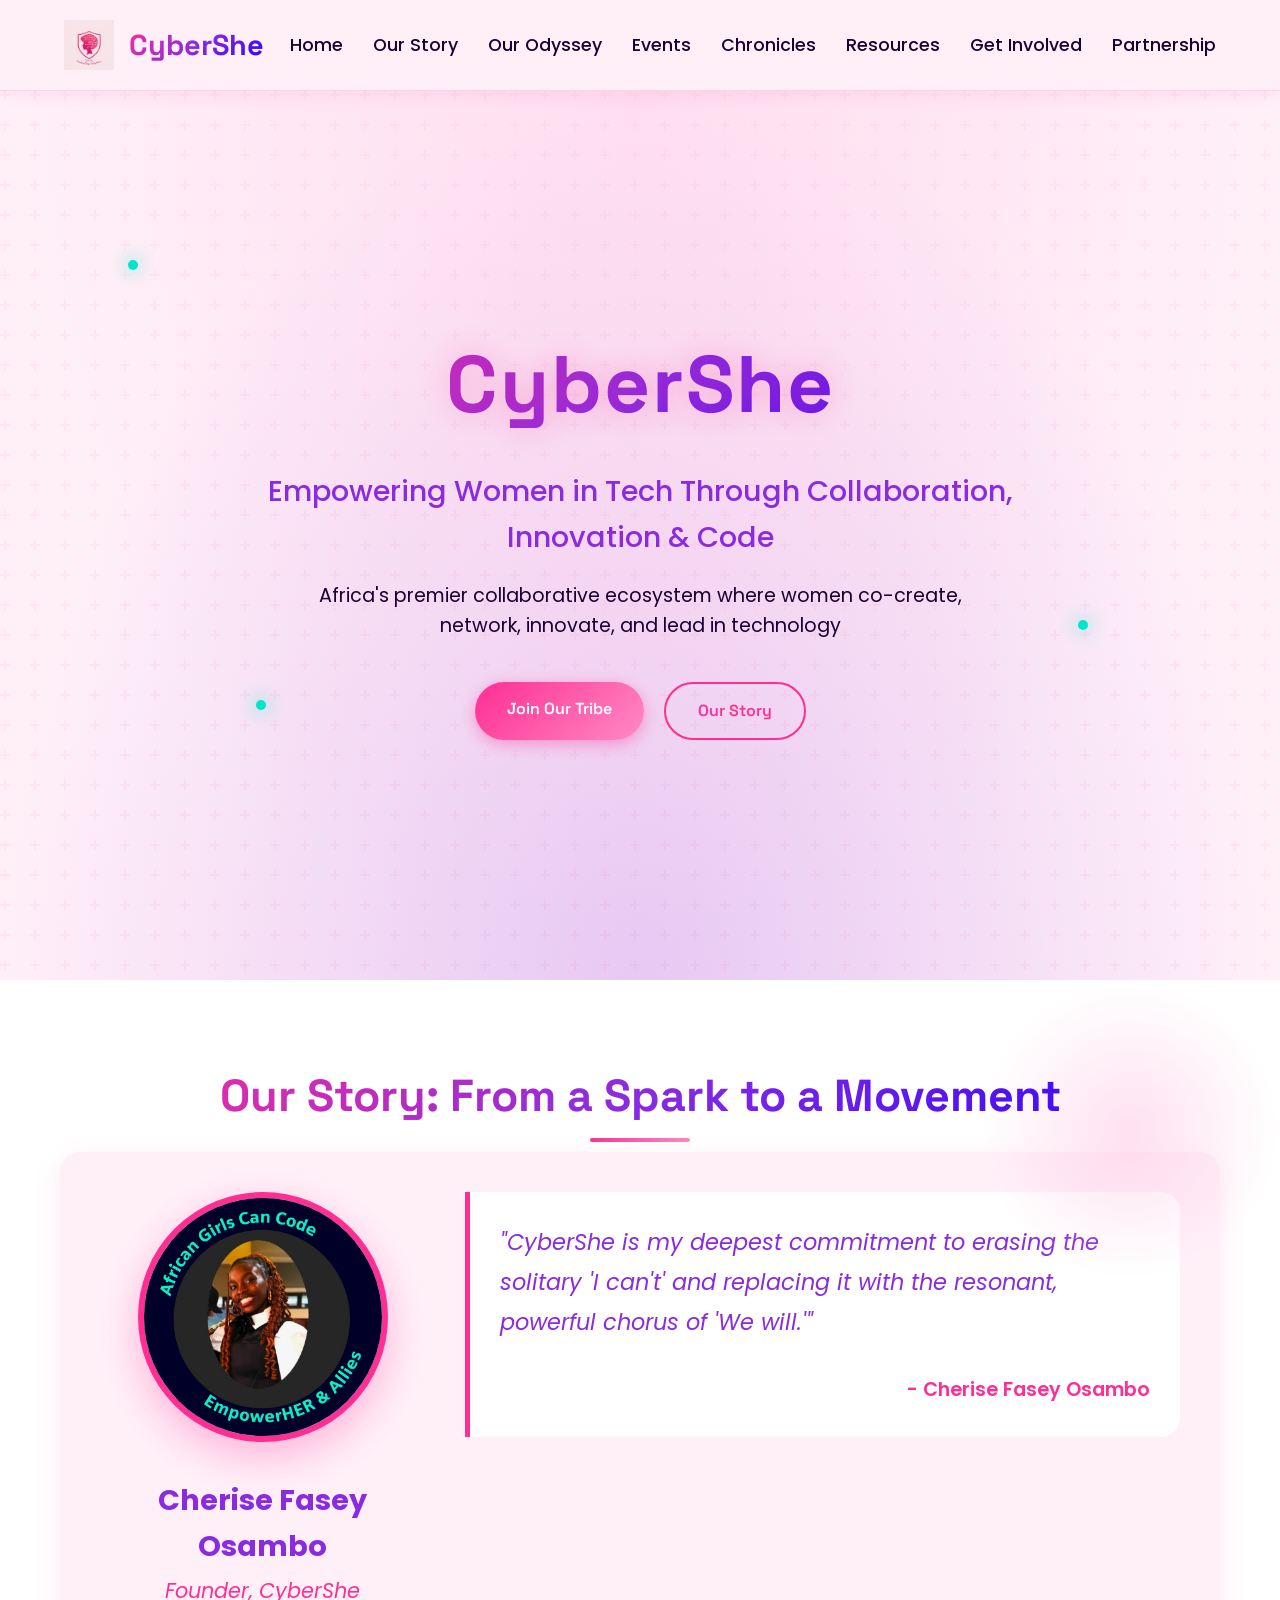
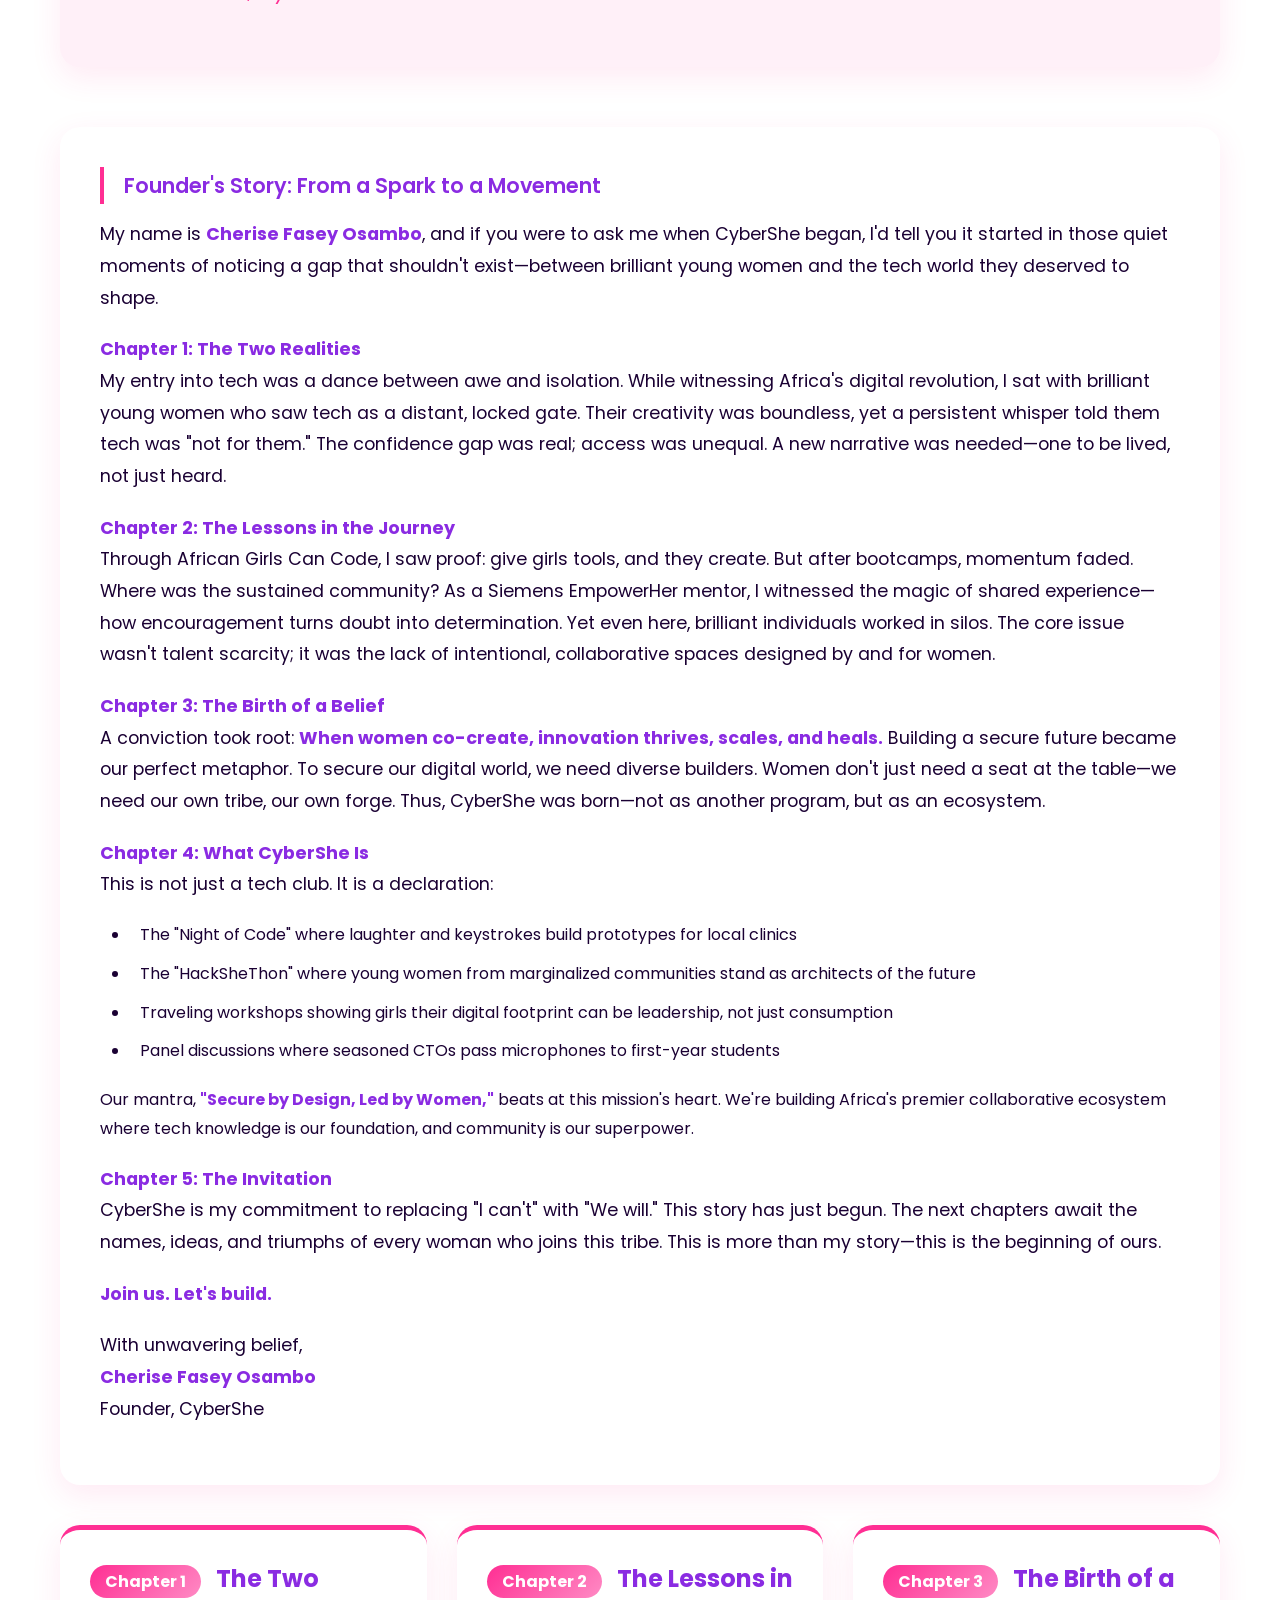
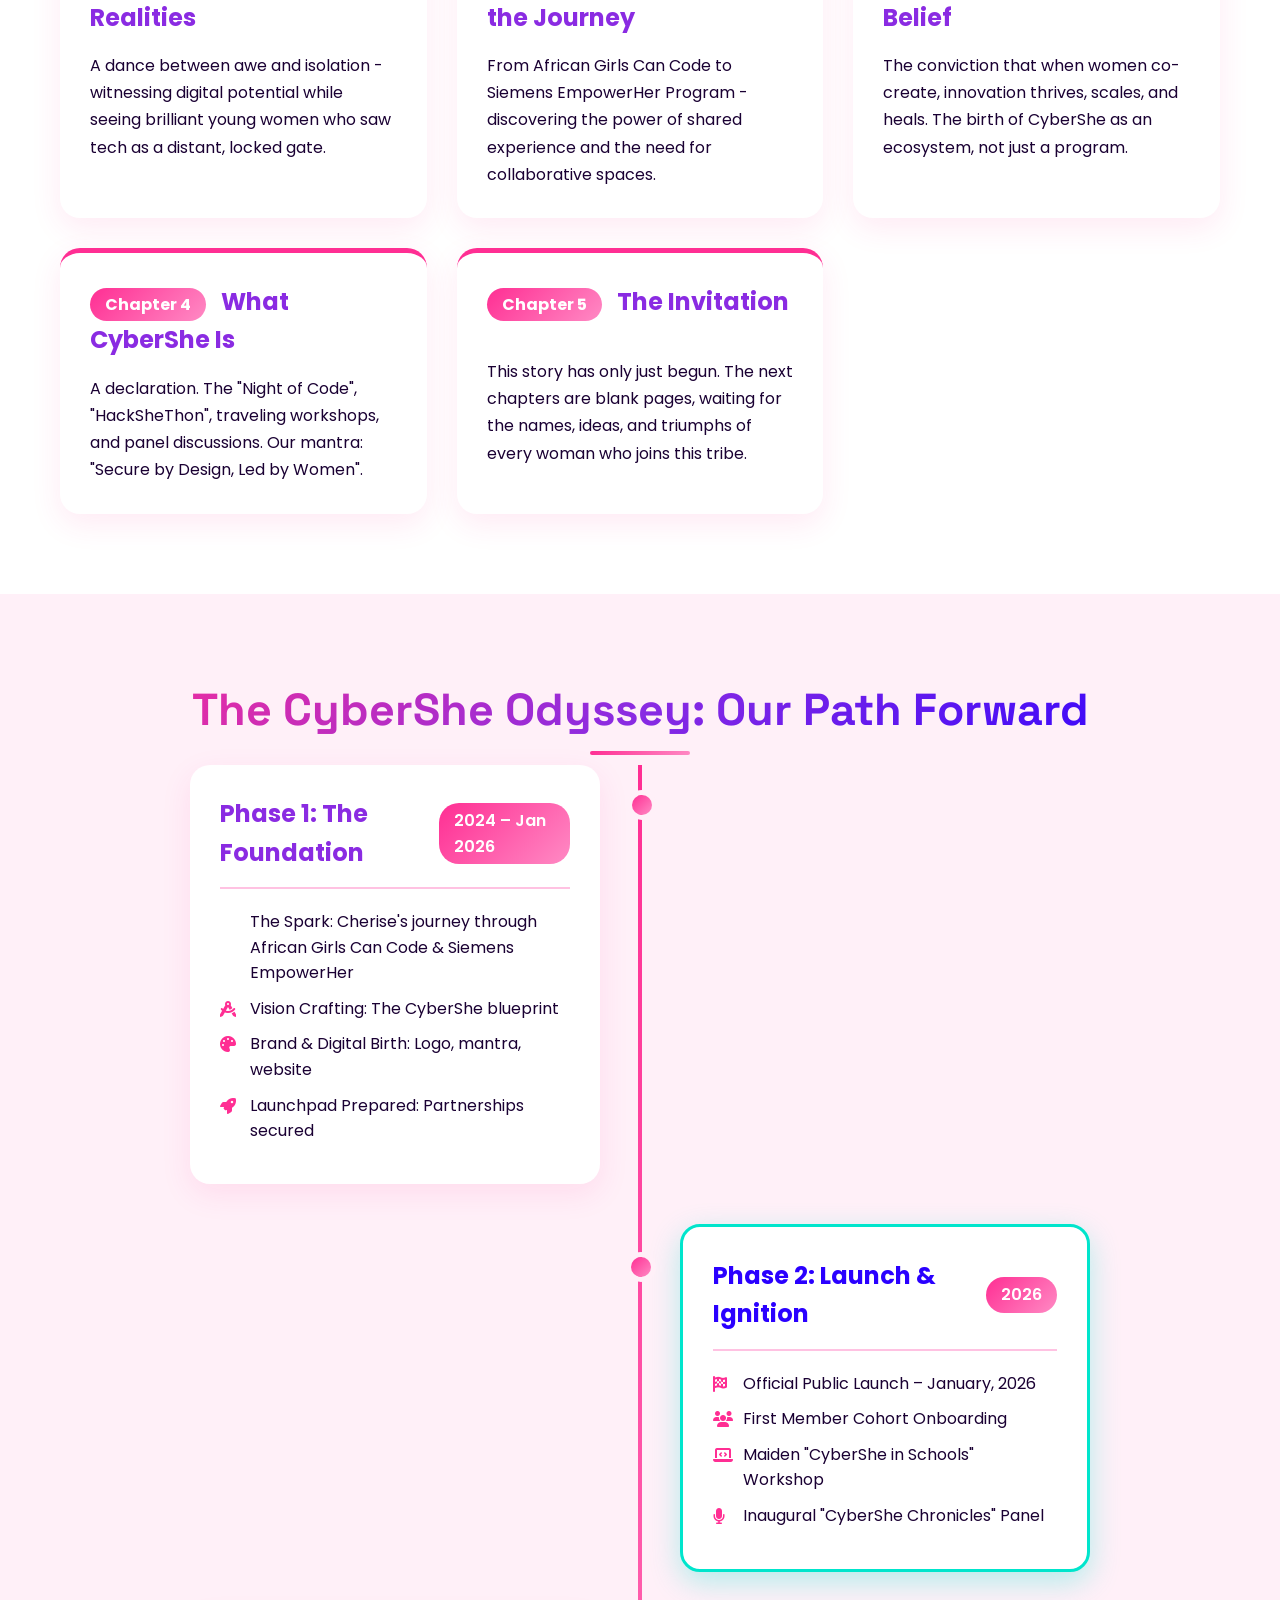
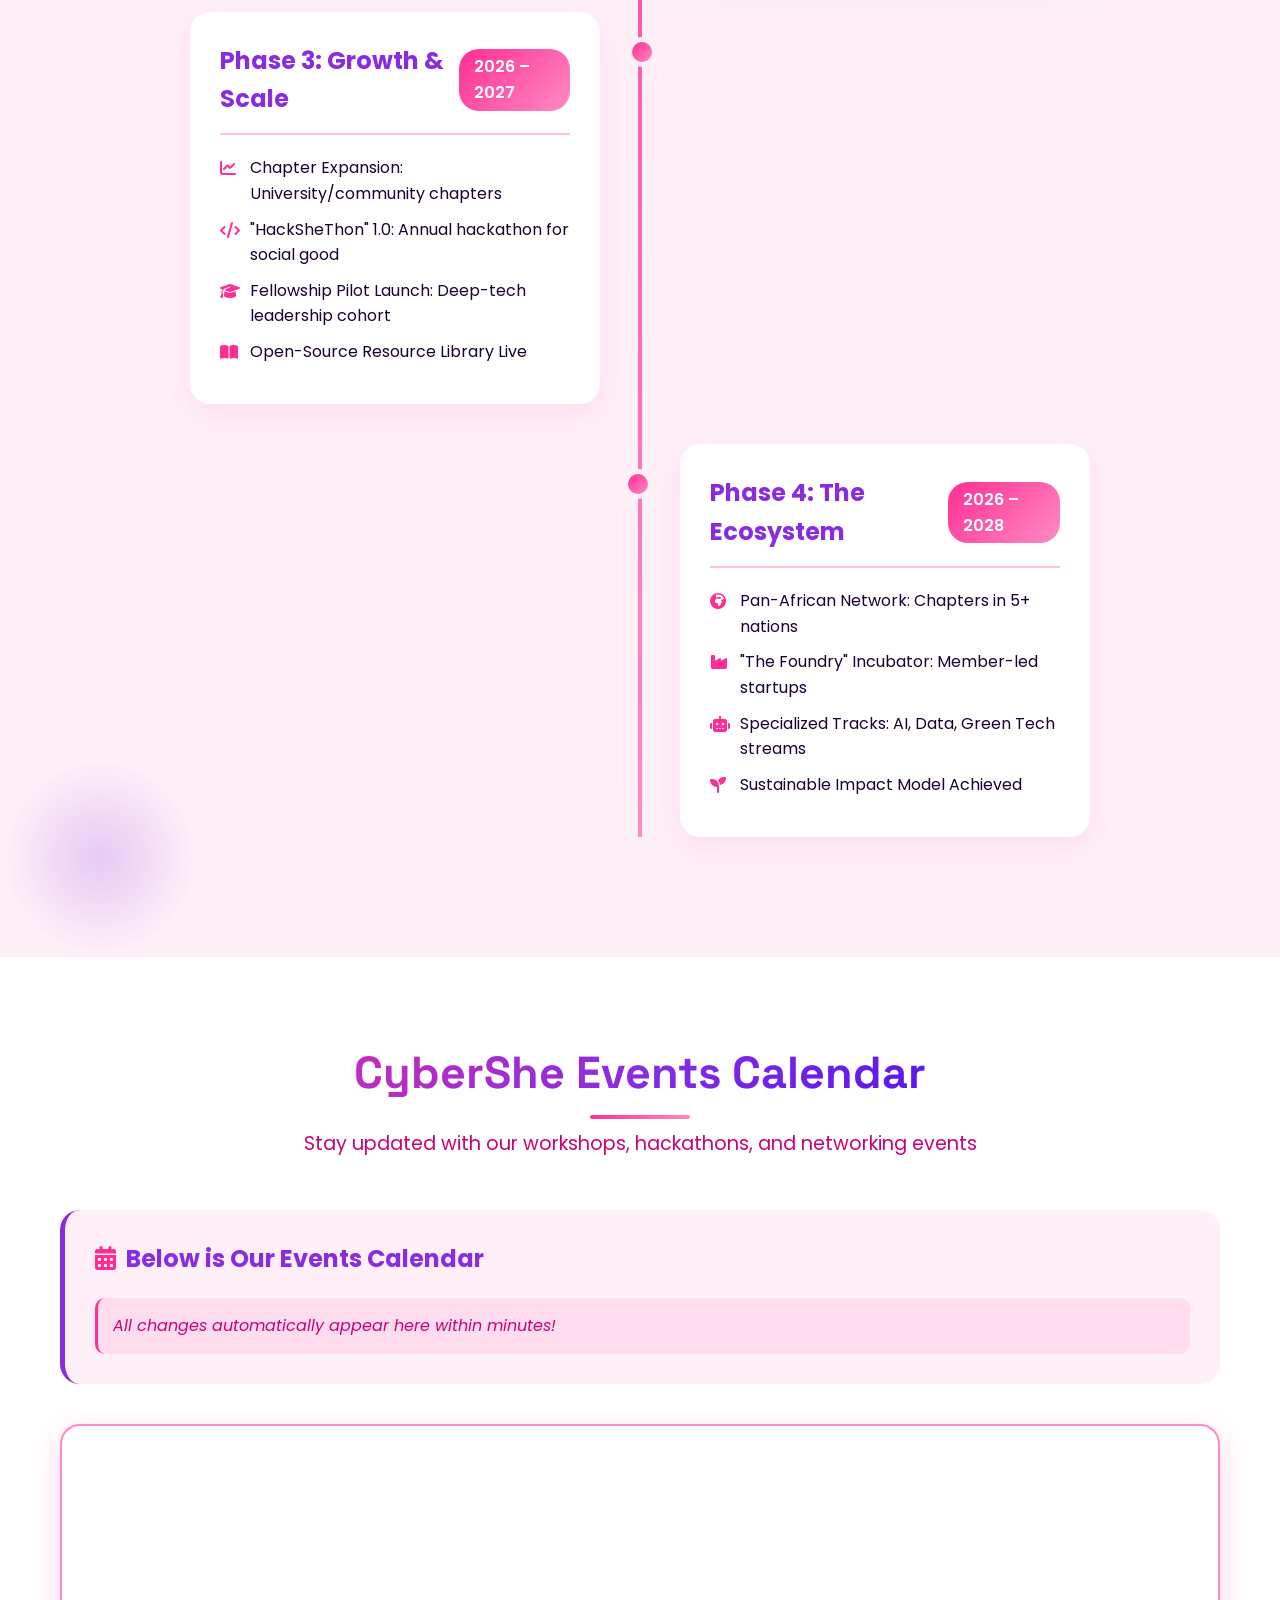
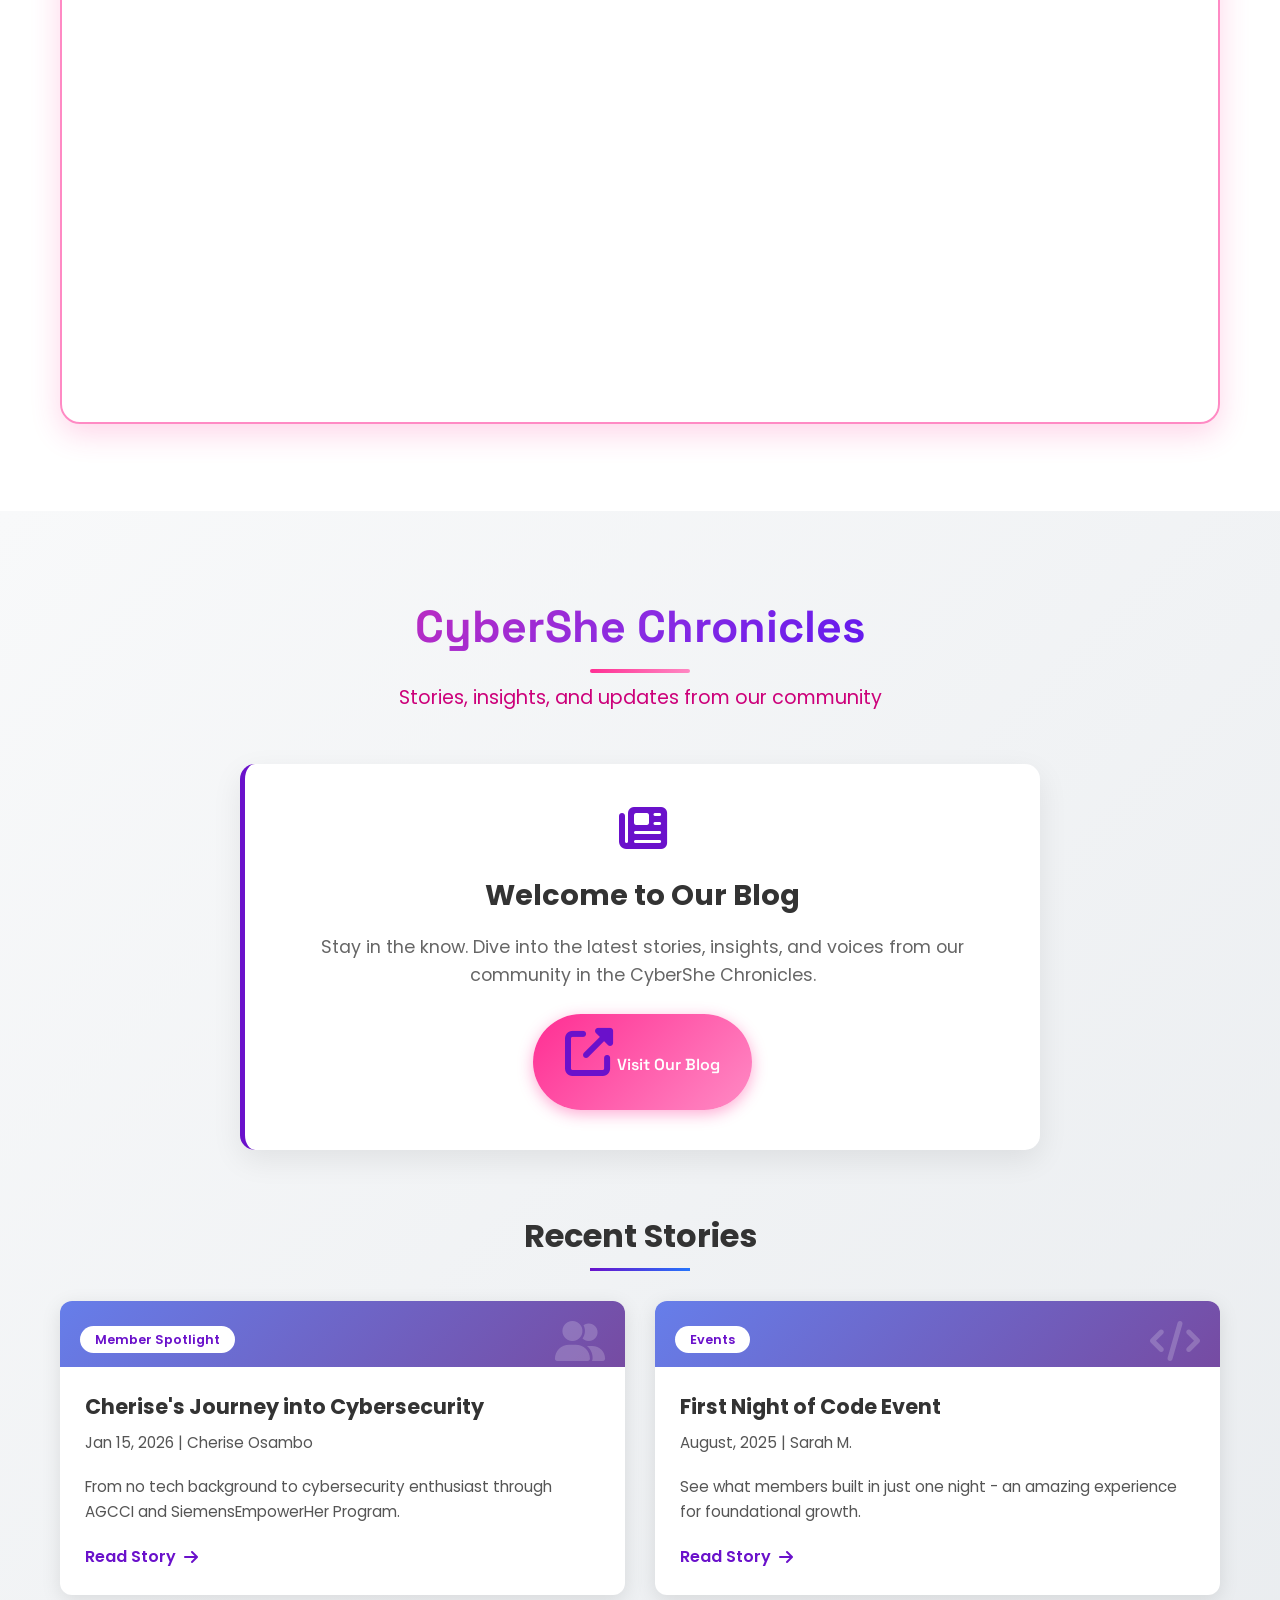
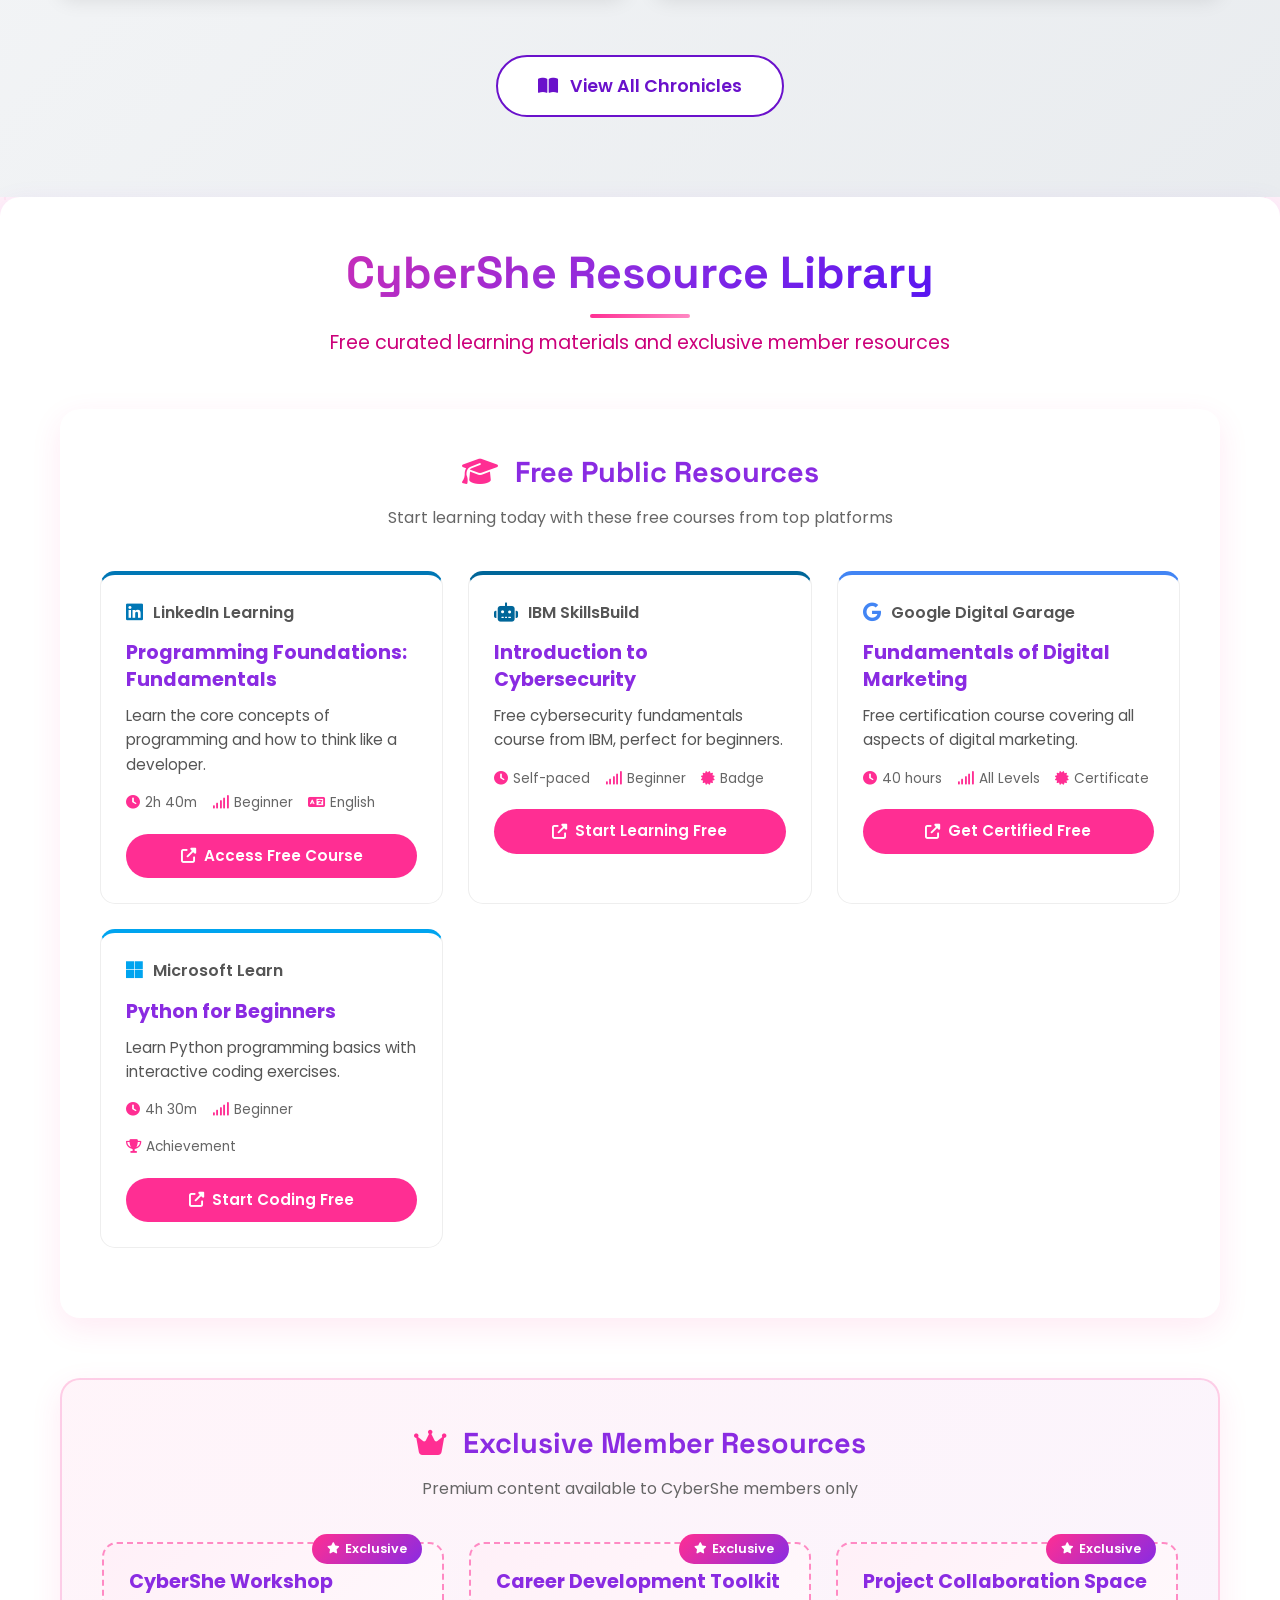
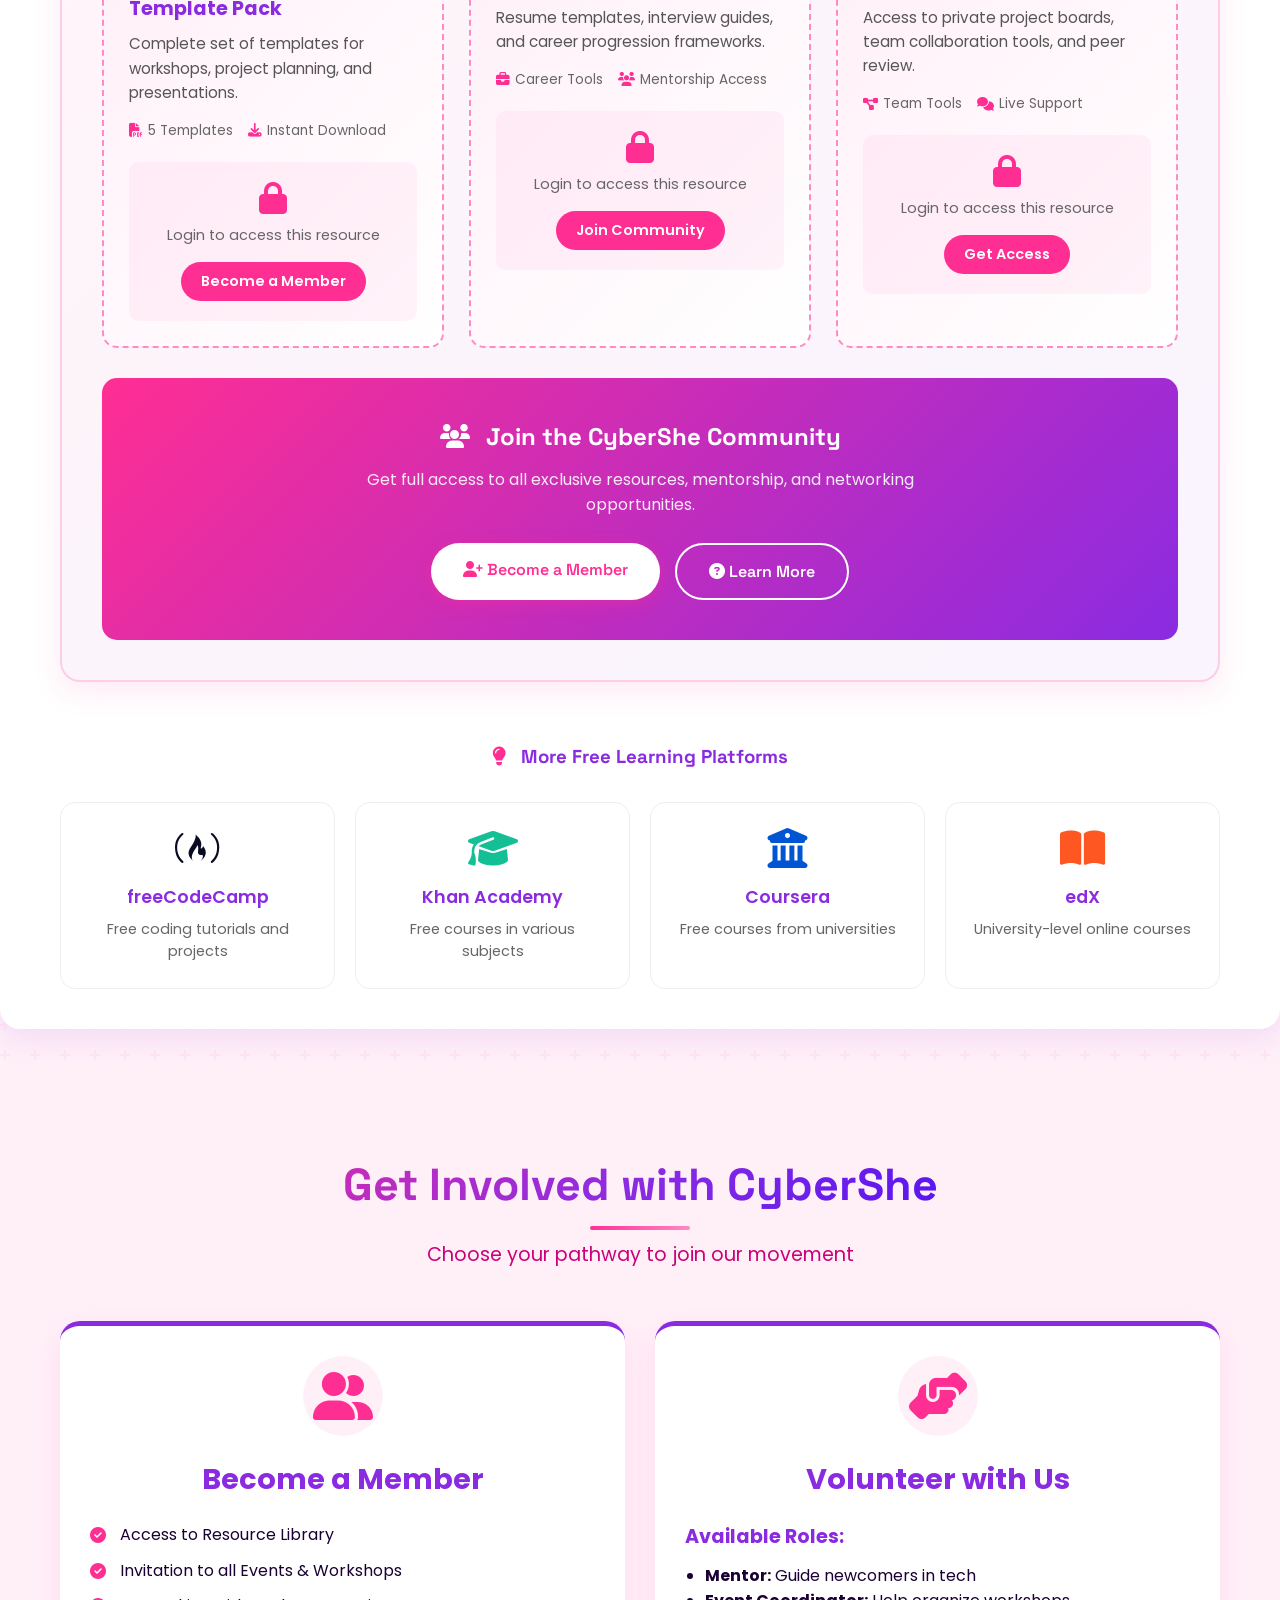
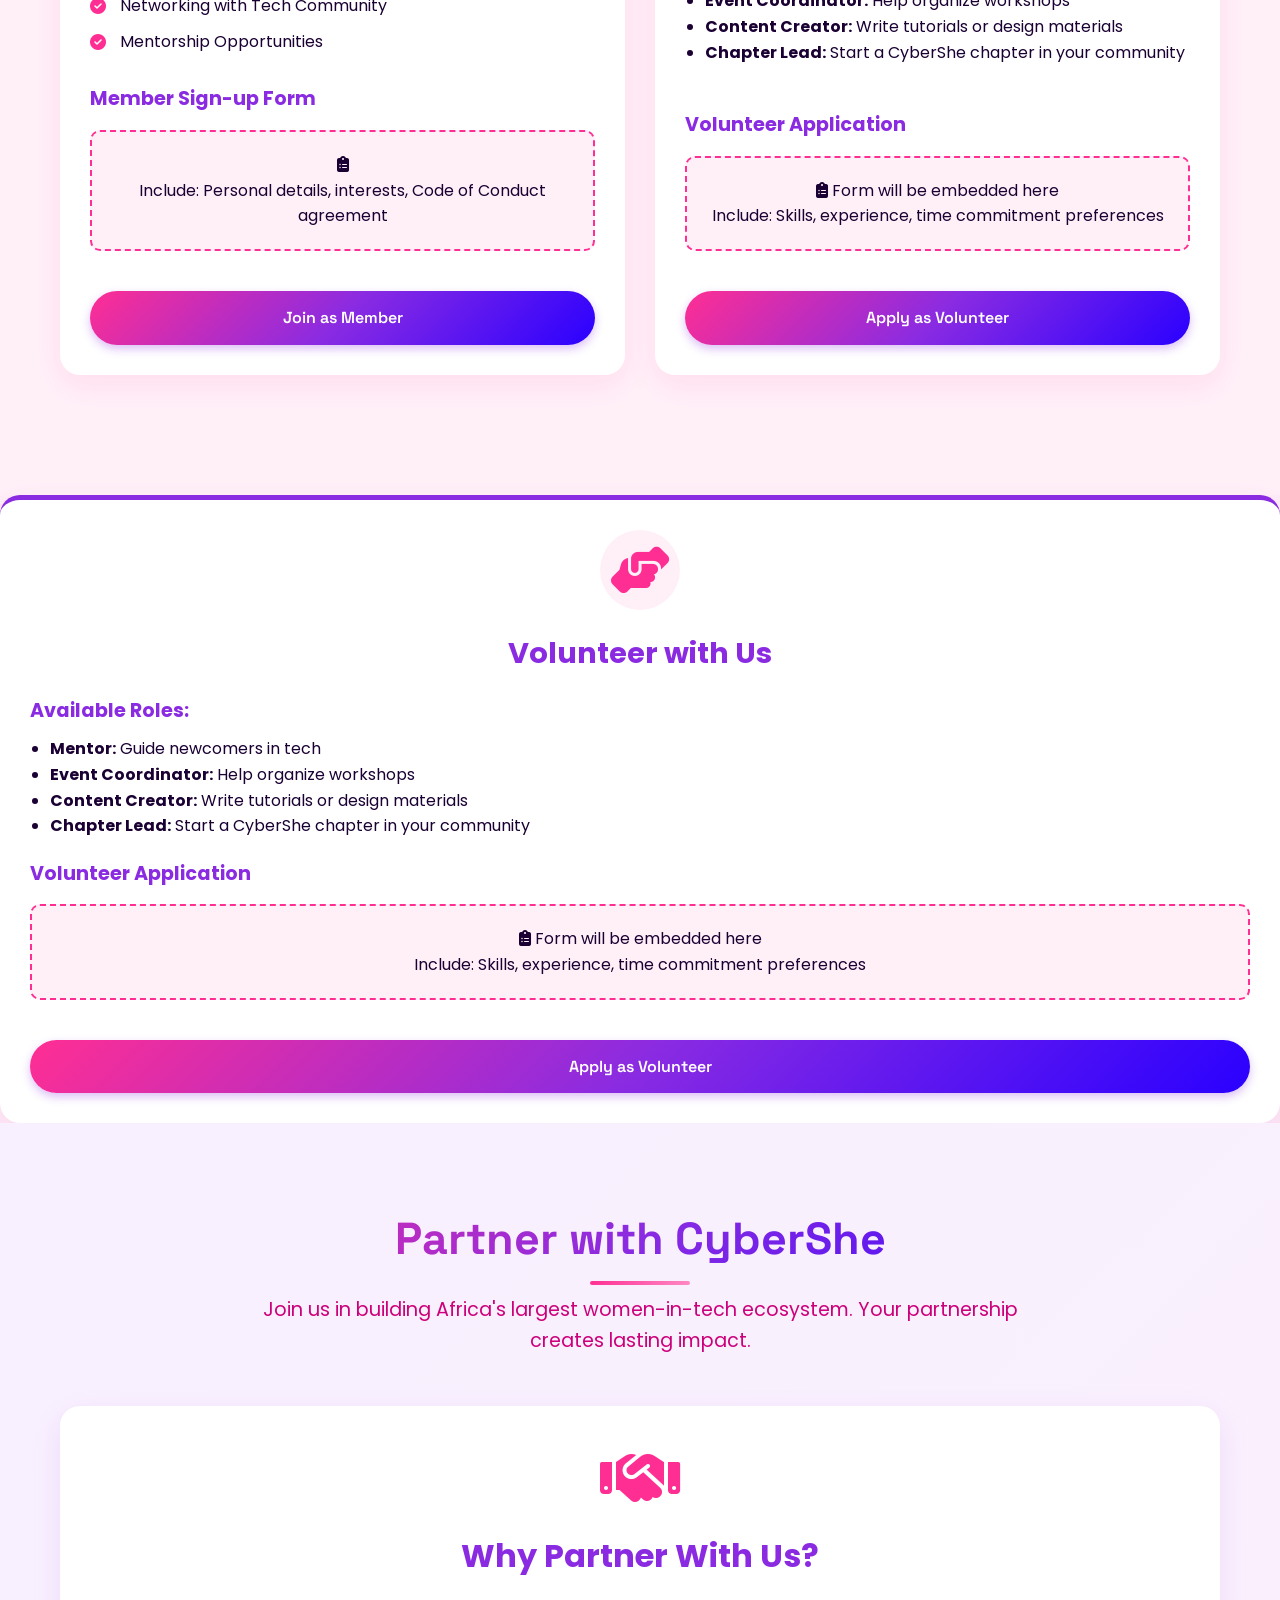
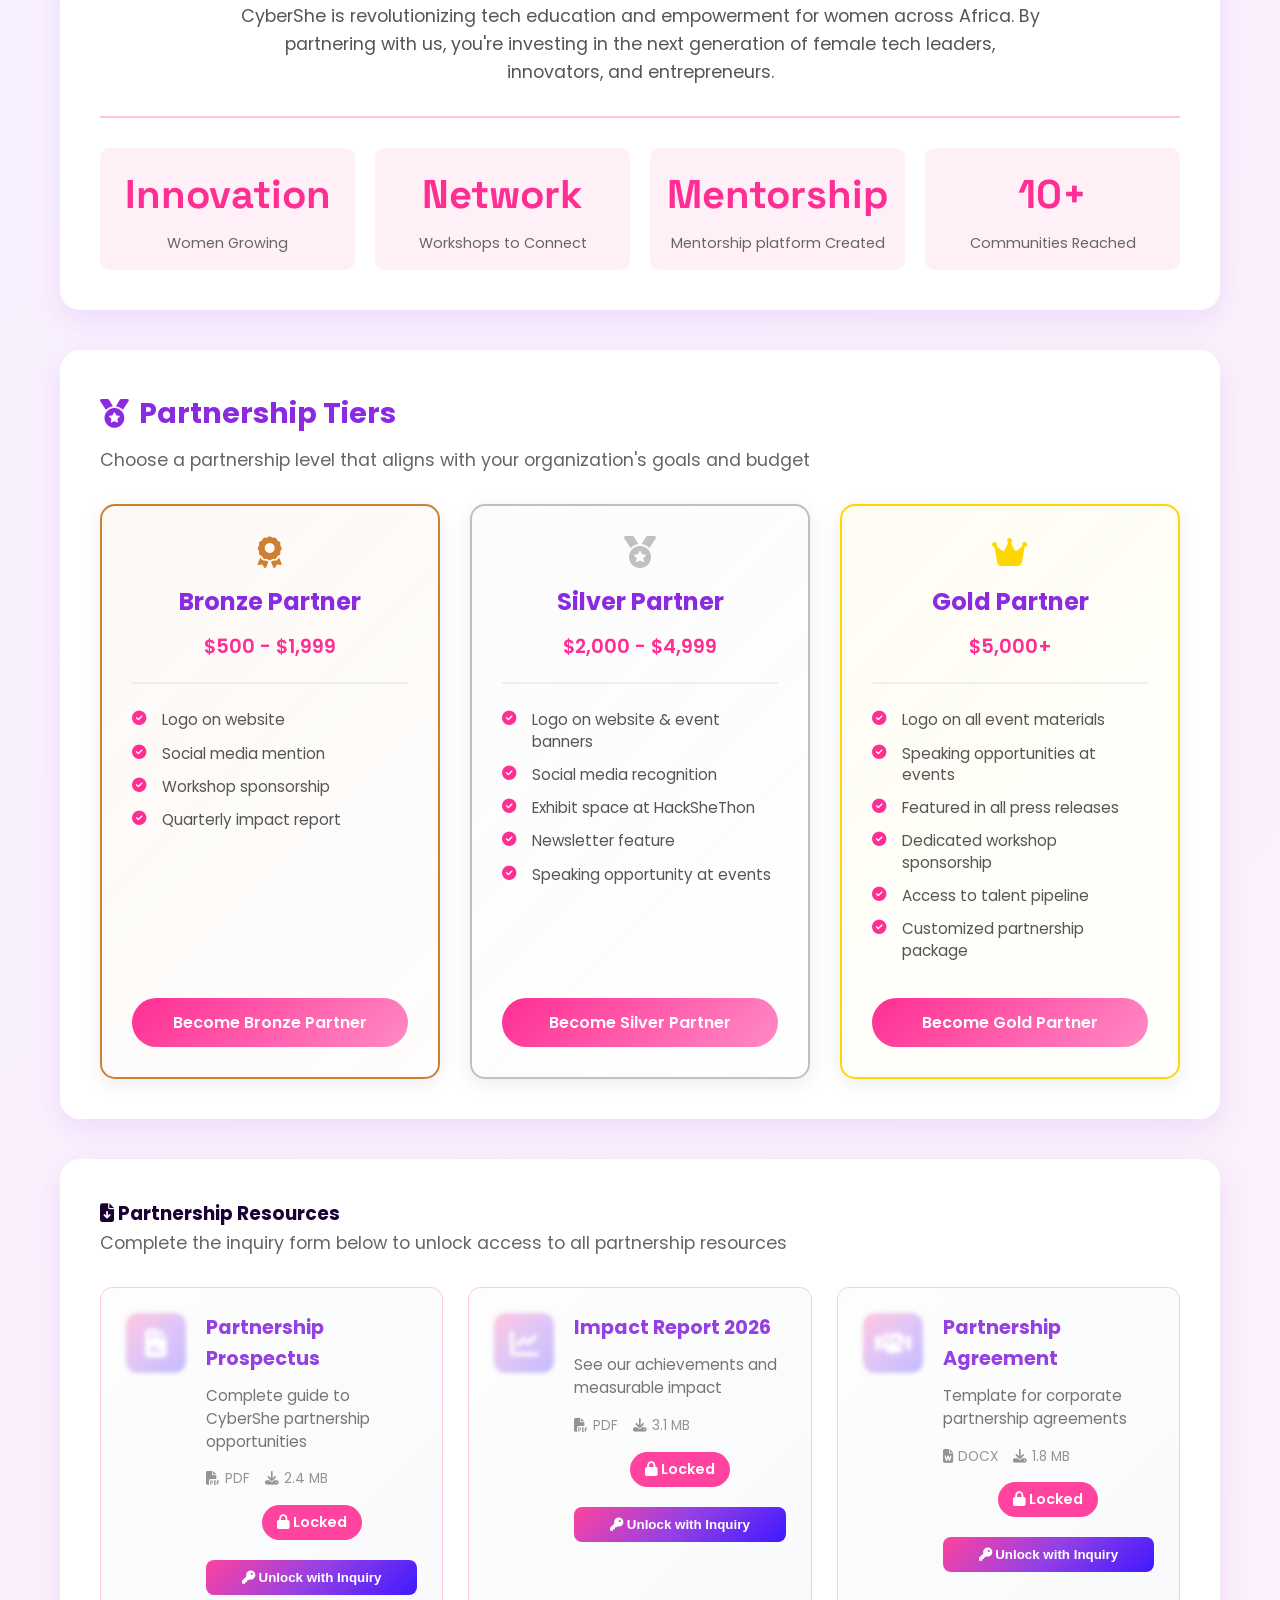
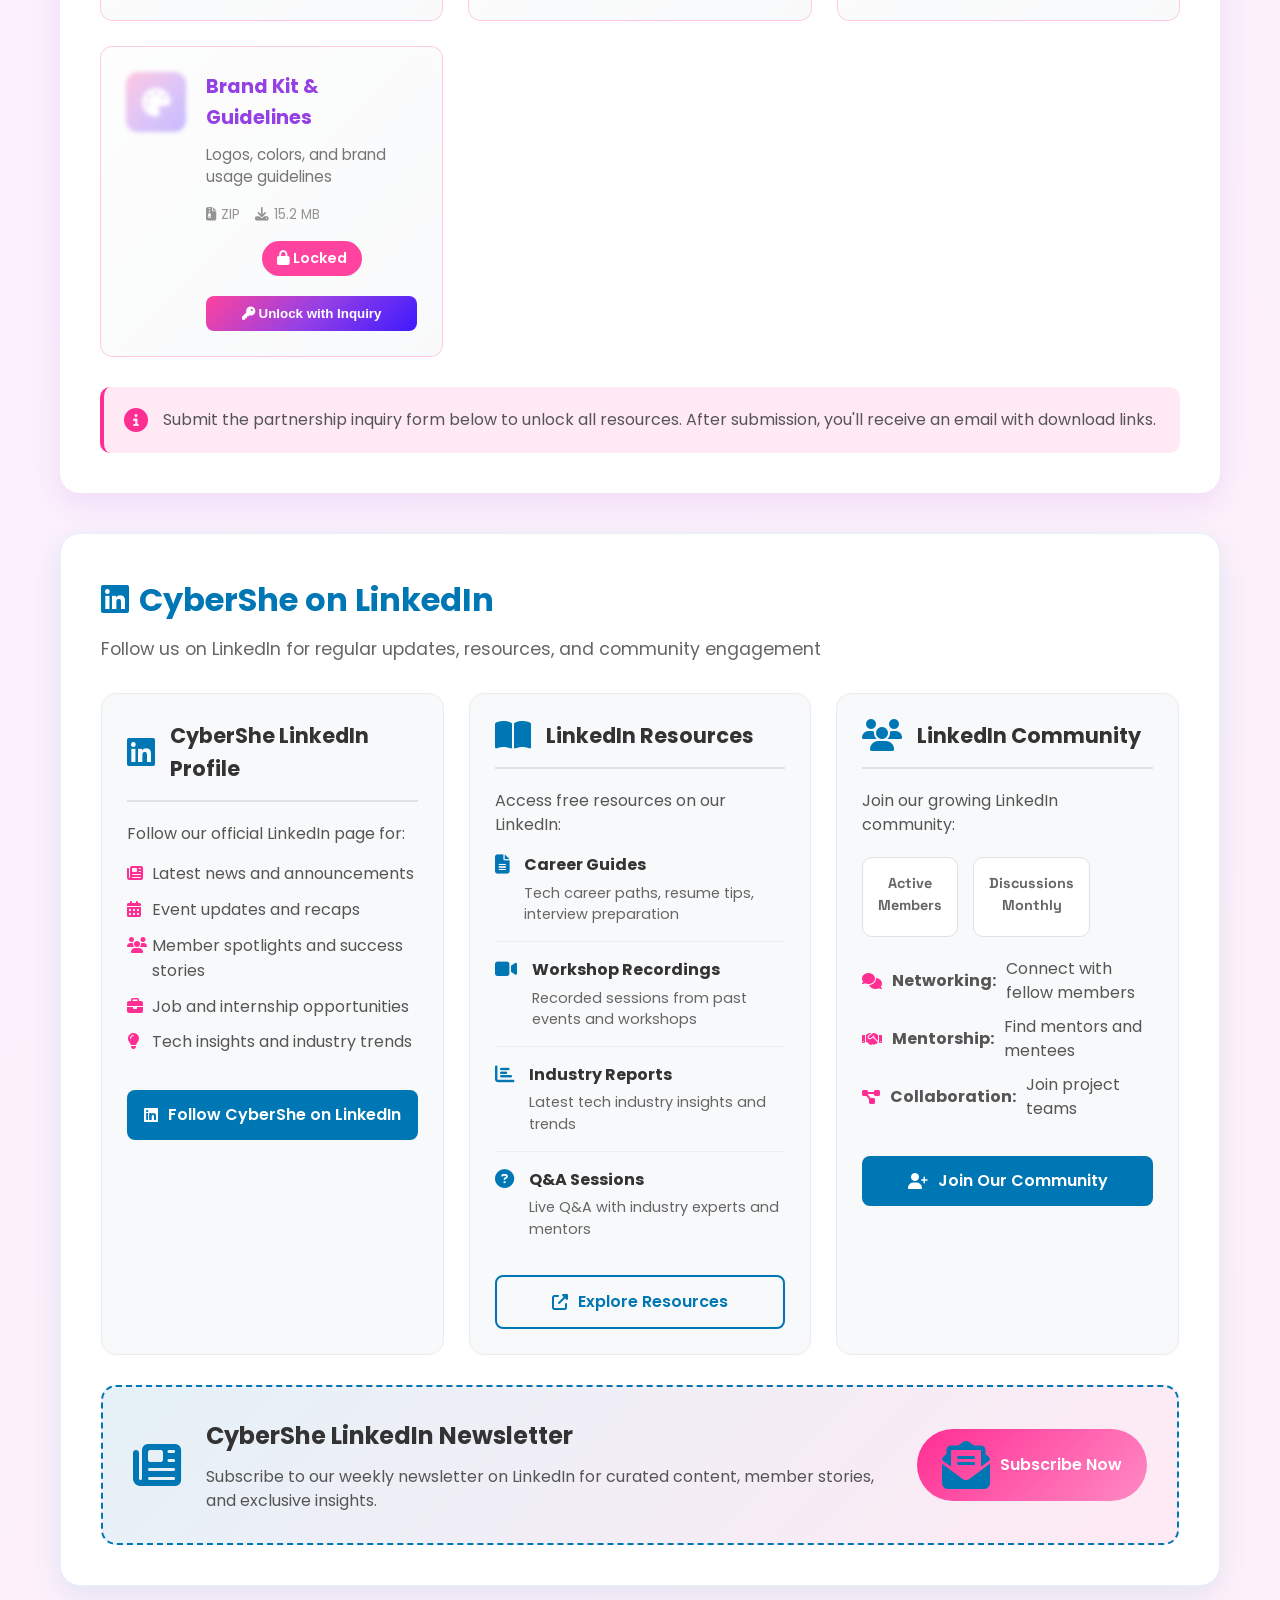
==== commit 9310ee86: "Update fmt.Println message from 'Hello' to 'Goodbye' Signed-off-by: Cher.seFa_sey <osambocherise@gma" ====
--- a/index.html
+++ b/index.html
@@ -552,36 +552,6 @@
             </div>
         </div>
     </section>
-    <!-- Get Involved Section -->
-<section id="get-involved" class="section getinvolved-section">
-    <div class="container">
-        <h2 class="section-title">Get Involved with CyberShe</h2>
-        <p class="section-subtitle">Choose your pathway to join our movement</p>
-        
-        <div class="pathways">
-            <!-- For Members -->
-            <div class="pathway-card">
-                <div class="pathway-icon">
-                    <i class="fas fa-user-friends"></i>
-                </div>
-                <h3>Become a Member</h3>
-                <ul class="pathway-benefits">
-                    <li><i class="fas fa-check-circle"></i> Access to Resource Library</li>
-                    <li><i class="fas fa-check-circle"></i> Invitation to all Events & Workshops</li>
-                    <li><i class="fas fa-check-circle"></i> Networking with Tech Community</li>
-                    <li><i class="fas fa-check-circle"></i> Mentorship Opportunities</li>
-                </ul>
-                <div class="pathway-form">
-                    <h4>Member Sign-up Form</h4>
-                    <div class="form-placeholder">
-                        <p><i class="fas fa-clipboard-list"></i></p>
-                        <p>Include: Personal details, interests, Code of Conduct agreement</p>
-                    </div>
-                </div>
-                <a href="https://docs.google.com/forms/d/e/1FAIpQLSdQC7HoThxWhxDtDczvPiMkZM6oSHbPhVO6428BSS9lpIxKmw/viewform?usp=header" 
-                 class="btn-pathway">Join as Member</a>
-            </div>
-            
             <!-- For Volunteers -->
             <div class="pathway-card">
                 <div class="pathway-icon">
@@ -1080,4 +1050,5 @@
 
     <script src="script.js"></script>
 </body>
-</html>+
+</html>
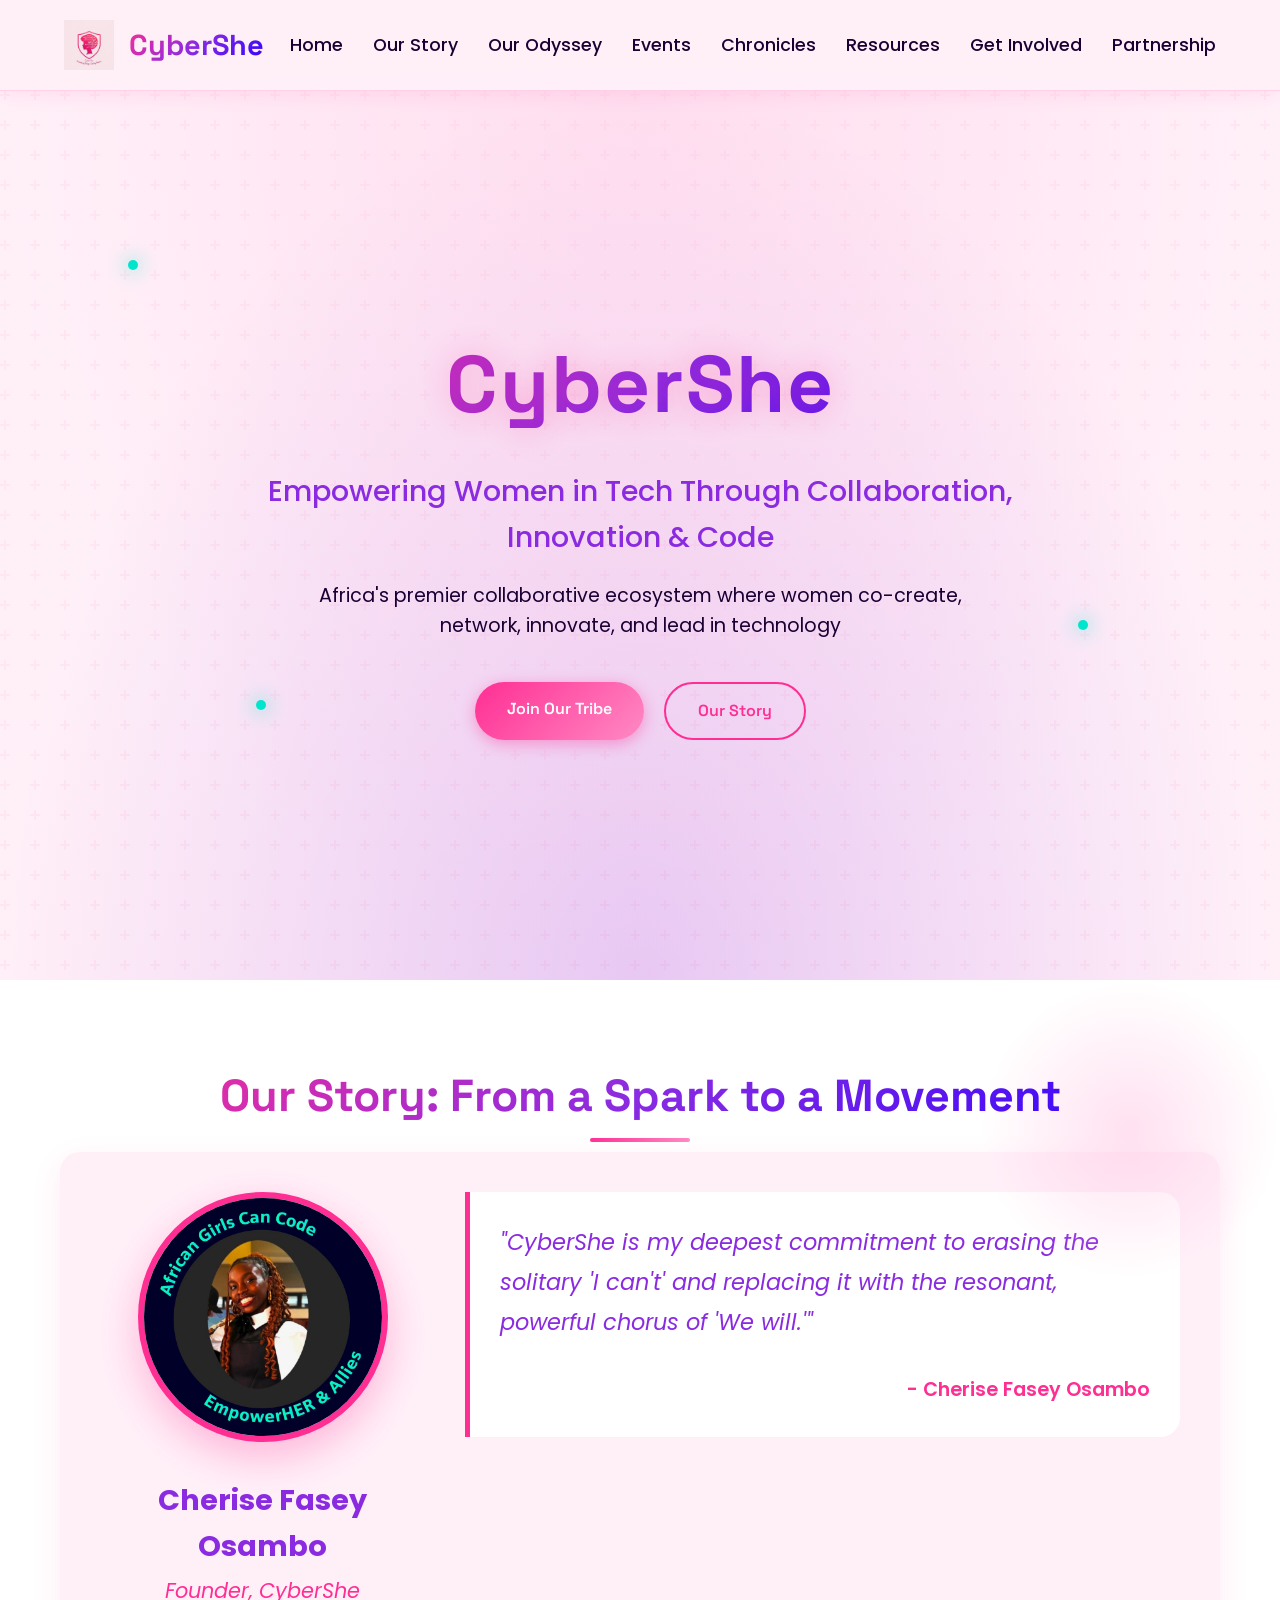
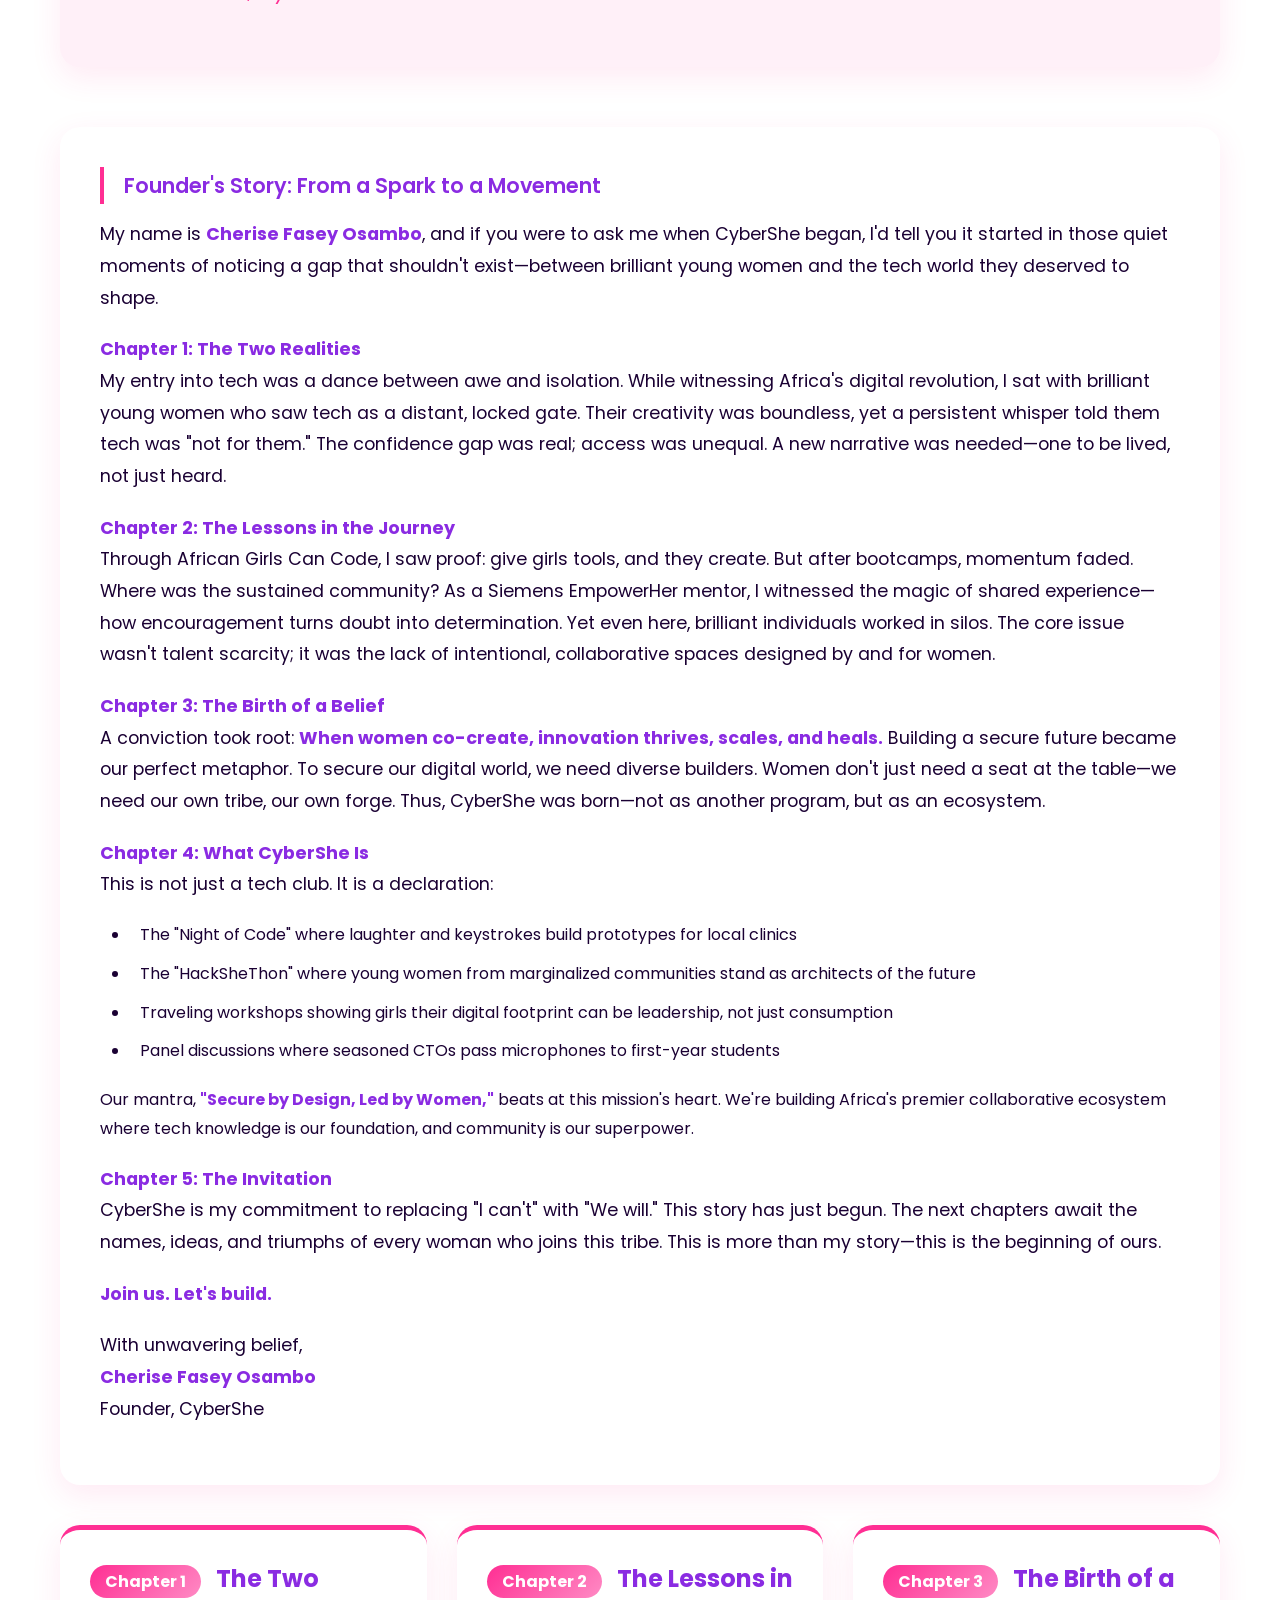
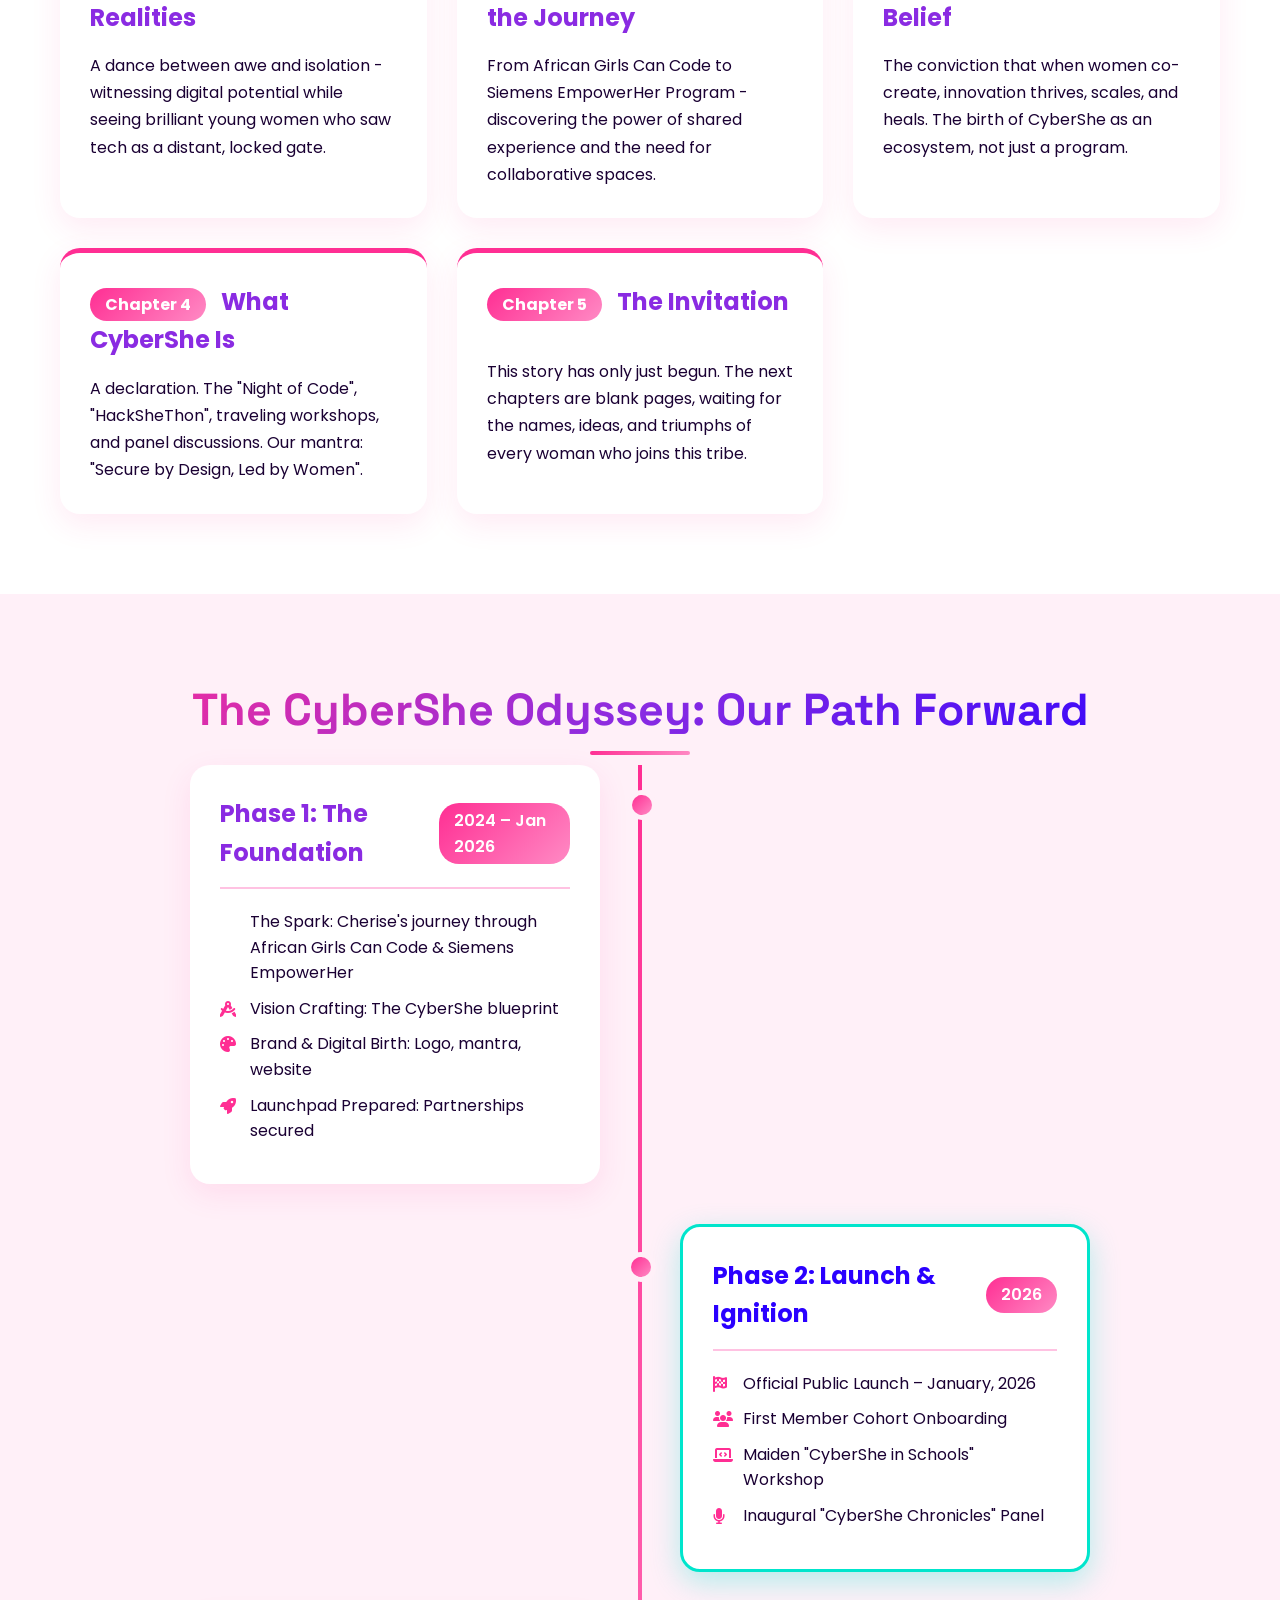
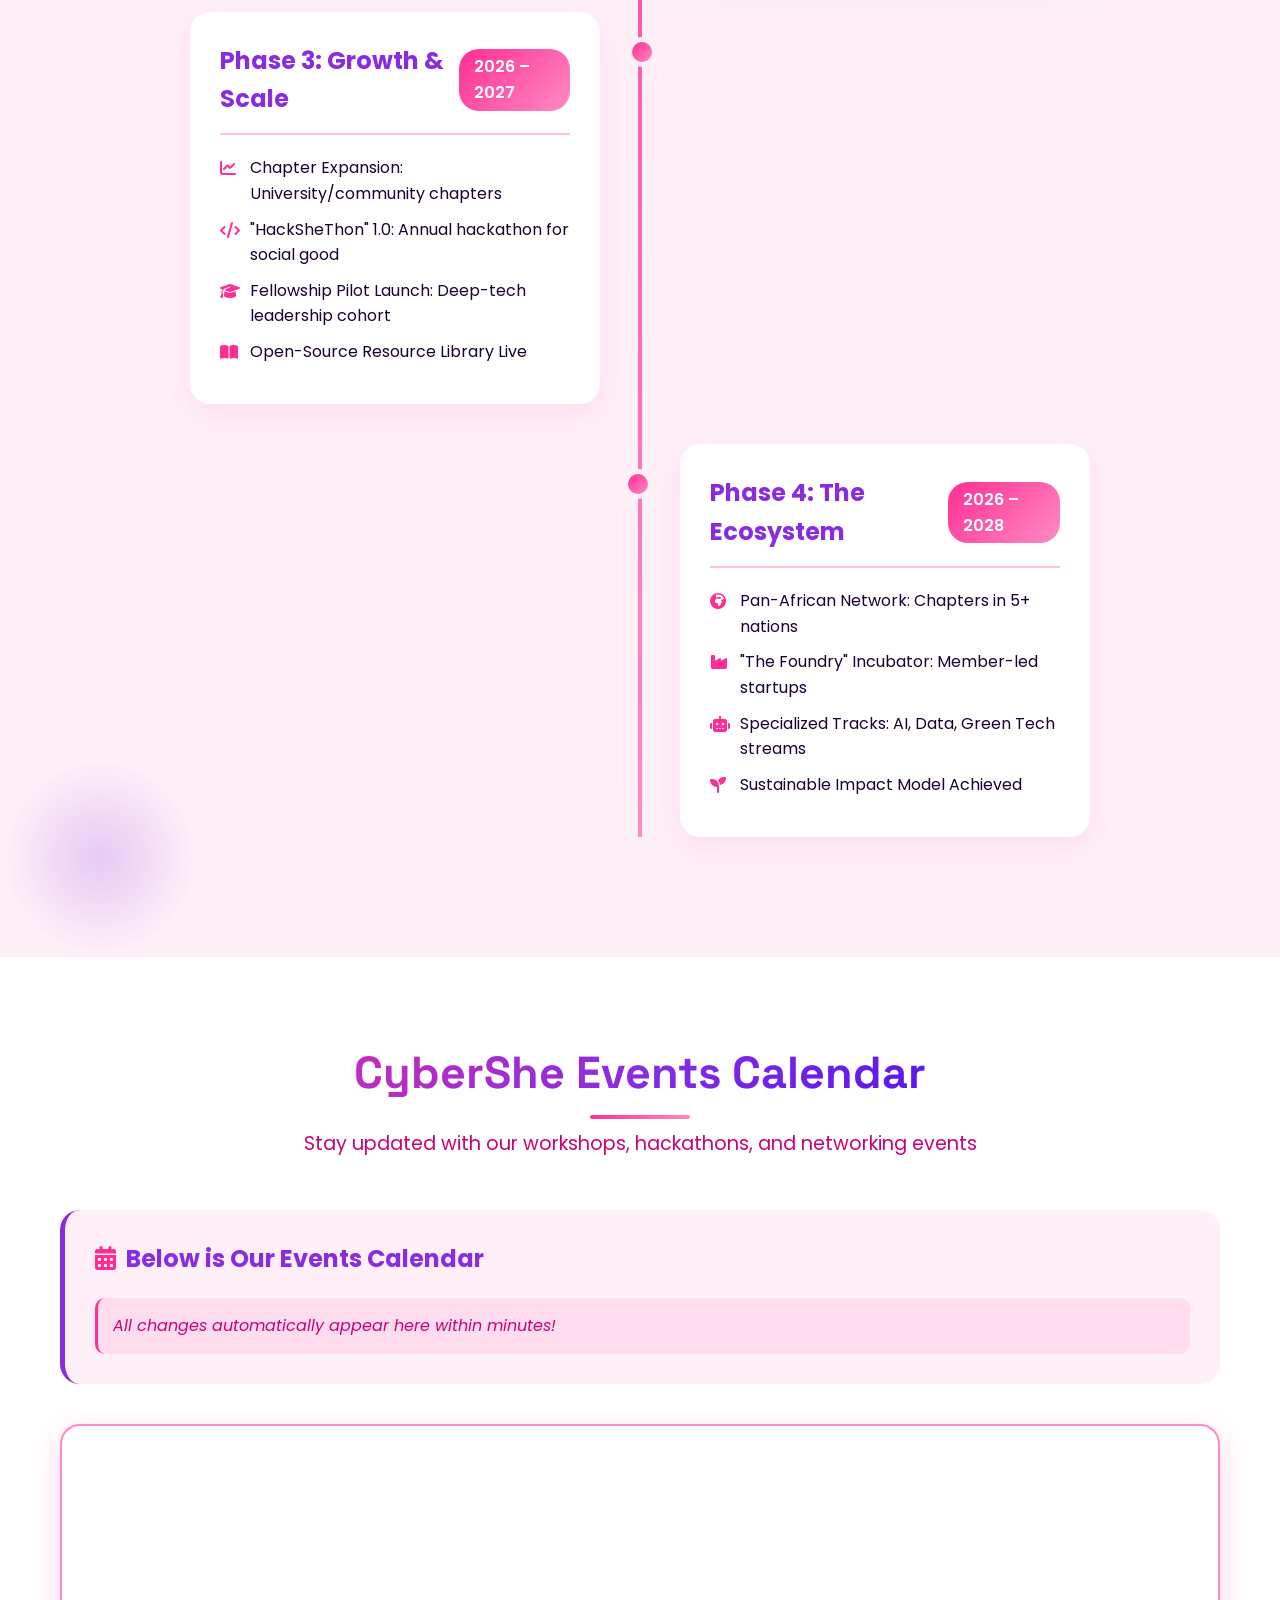
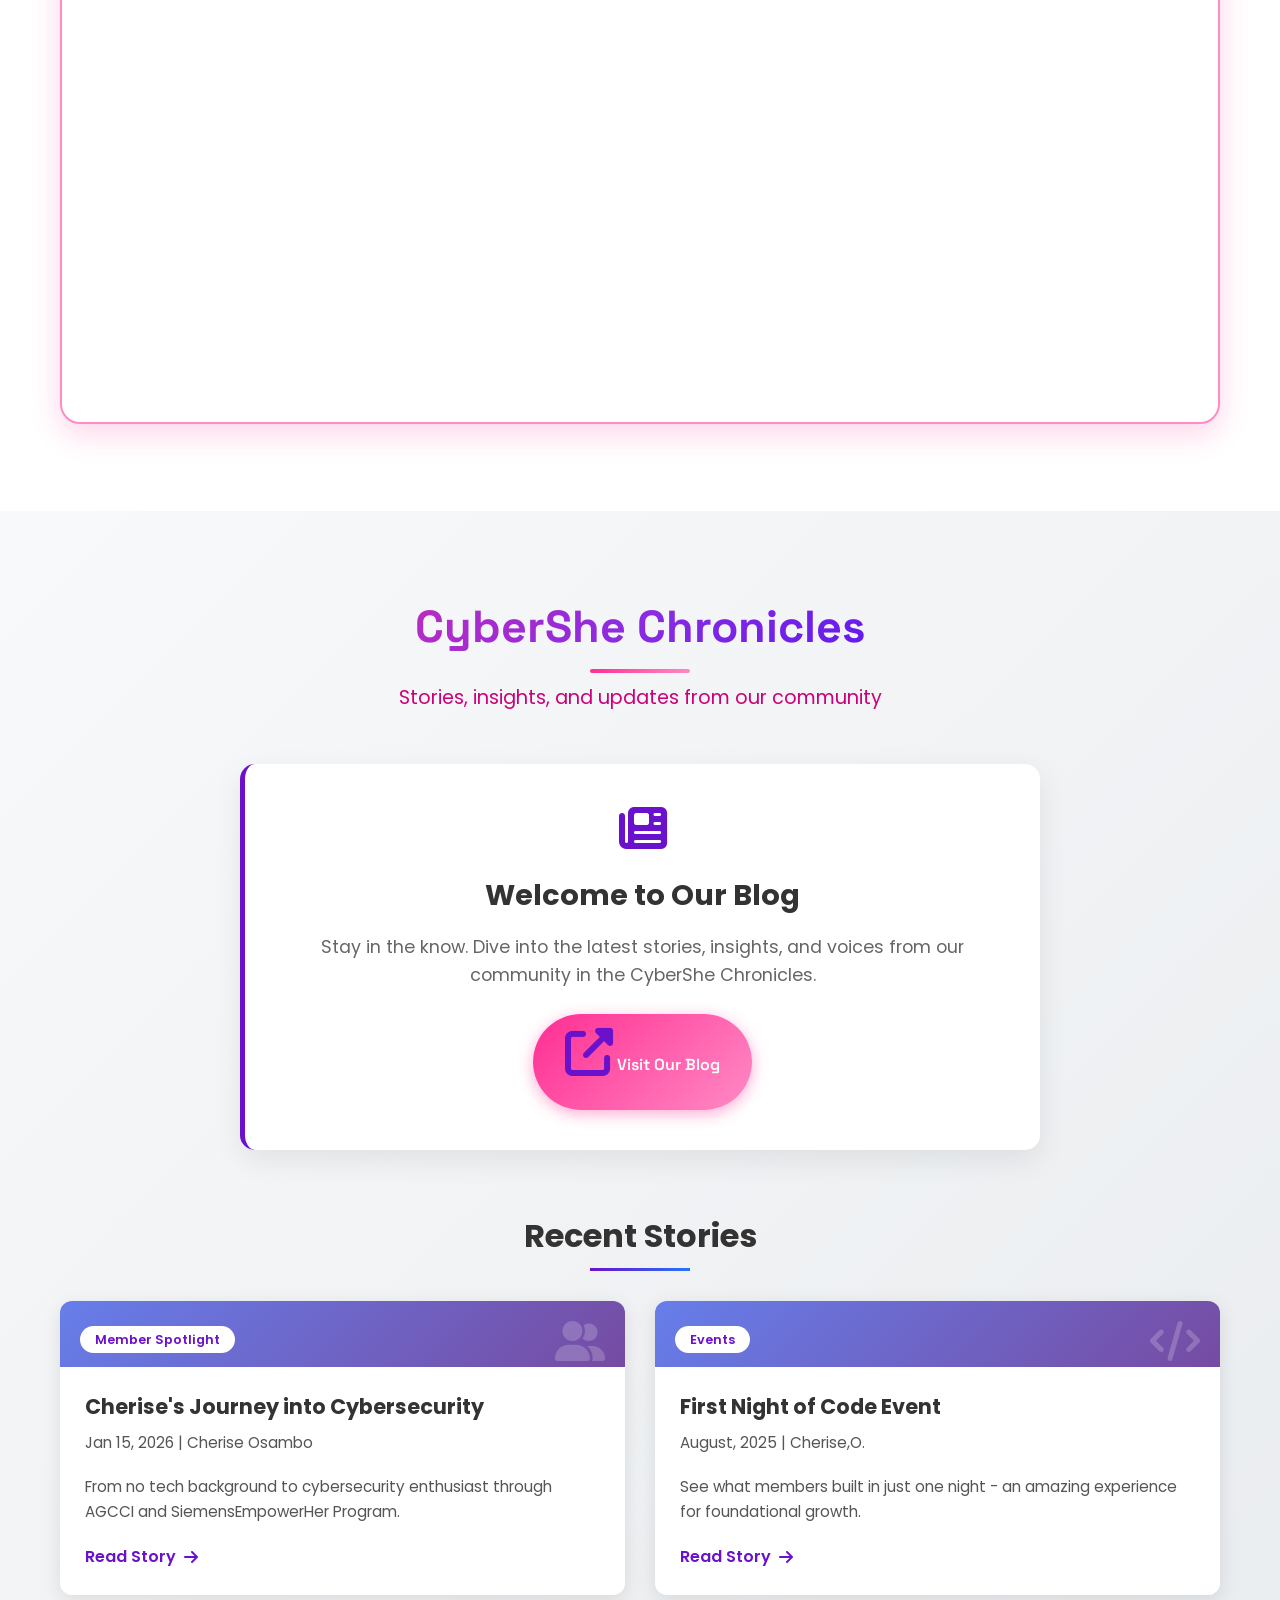
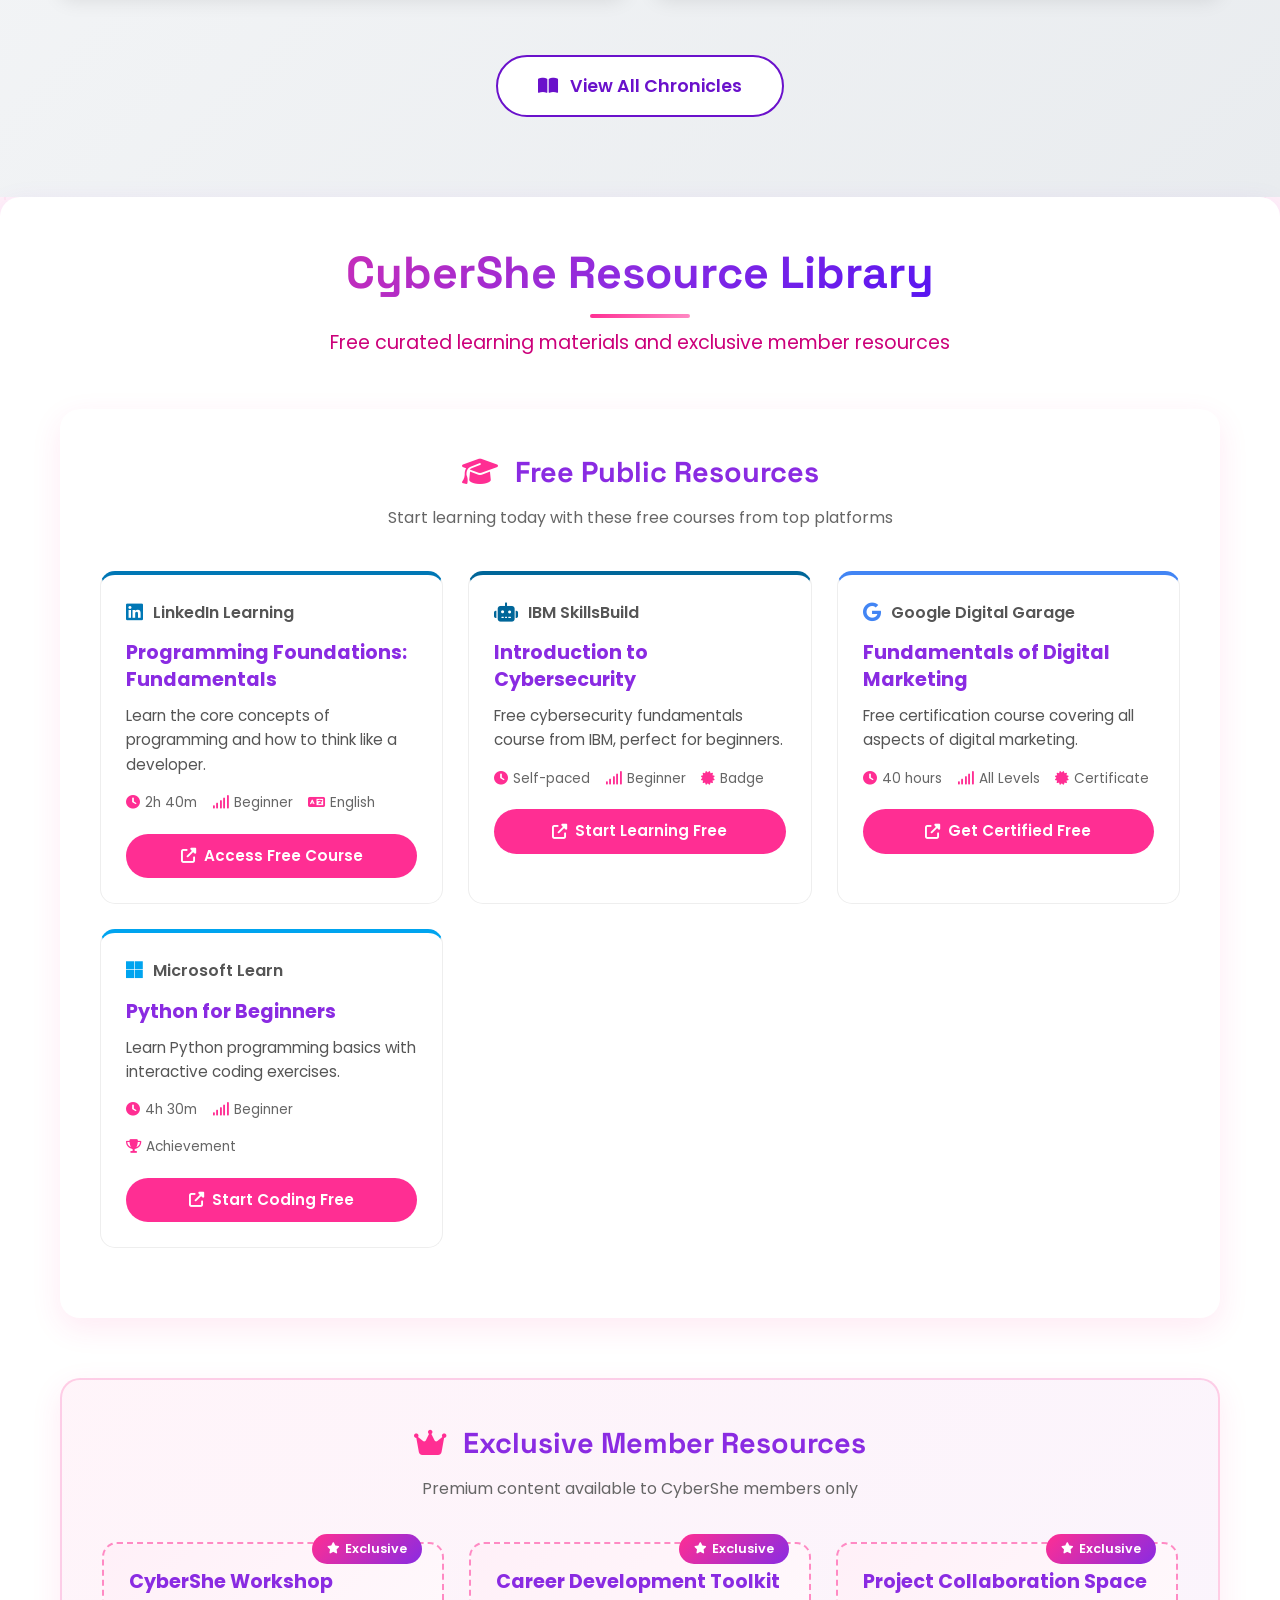
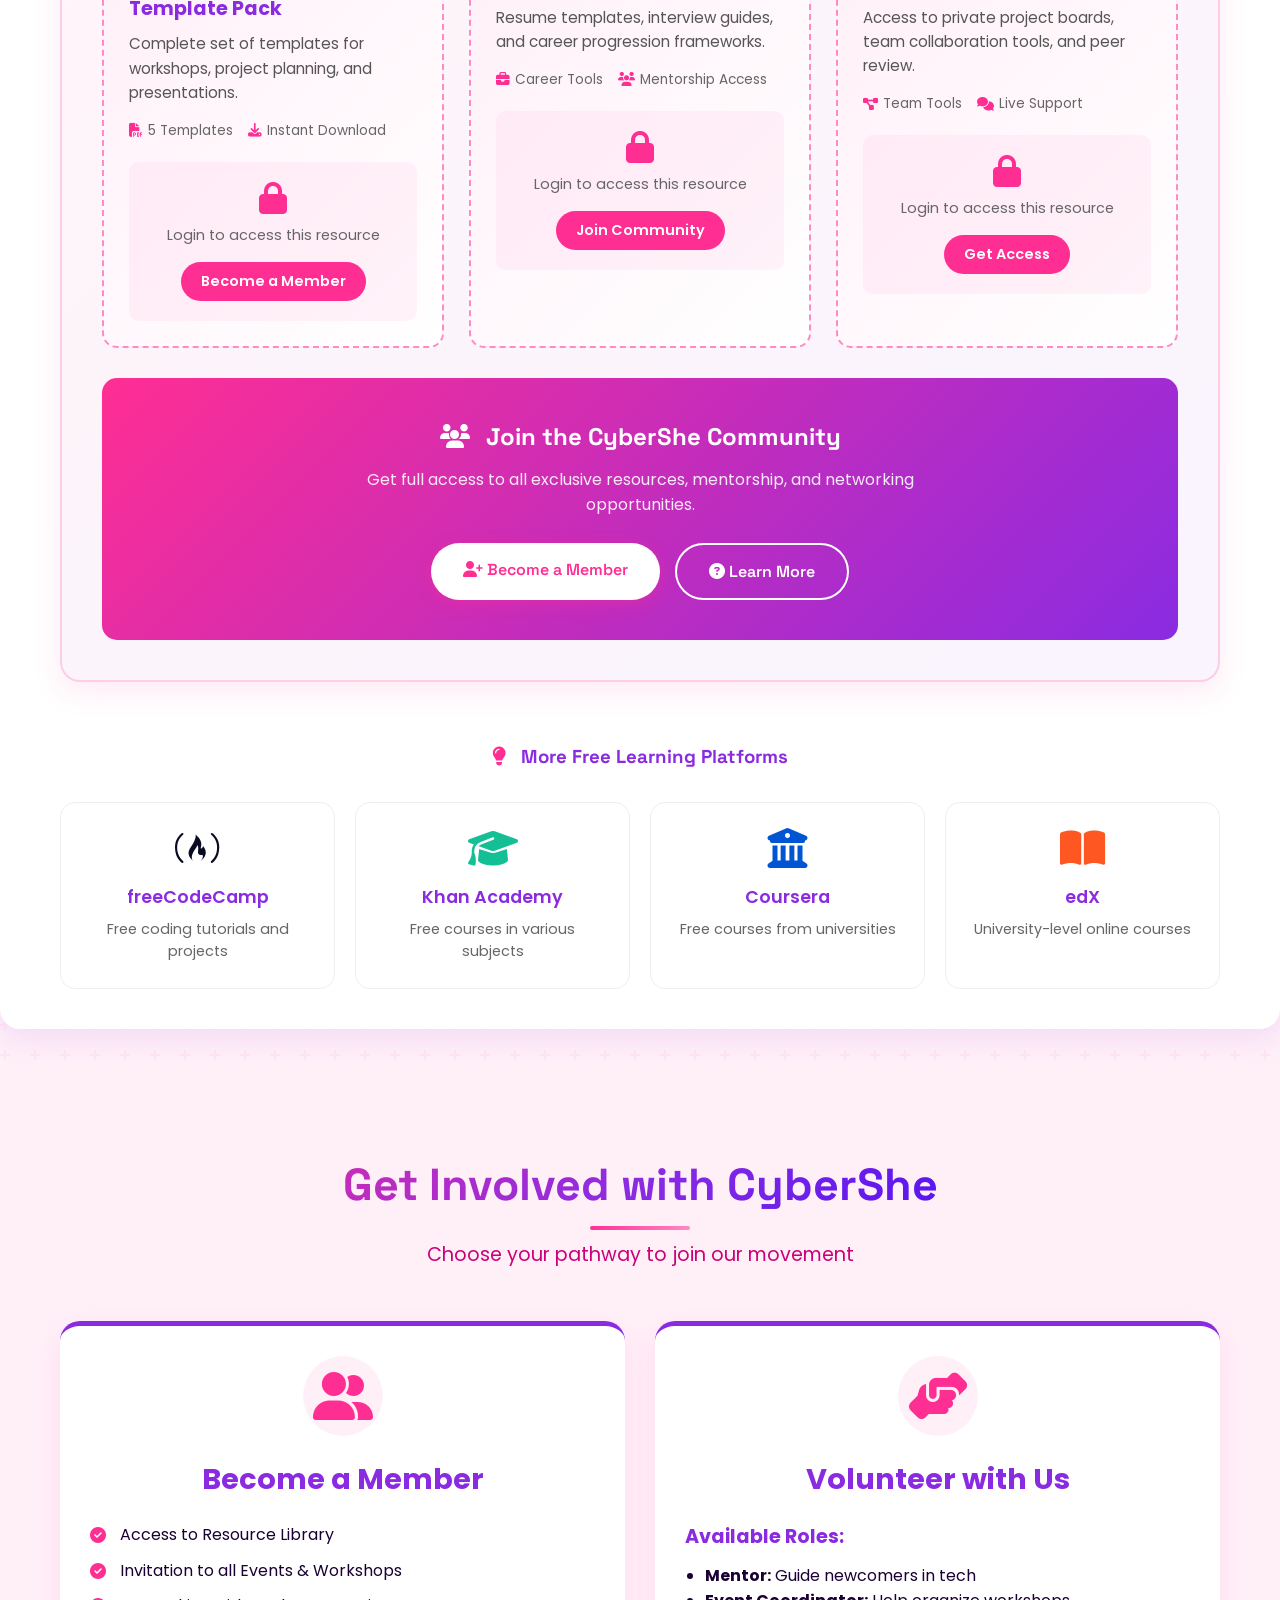
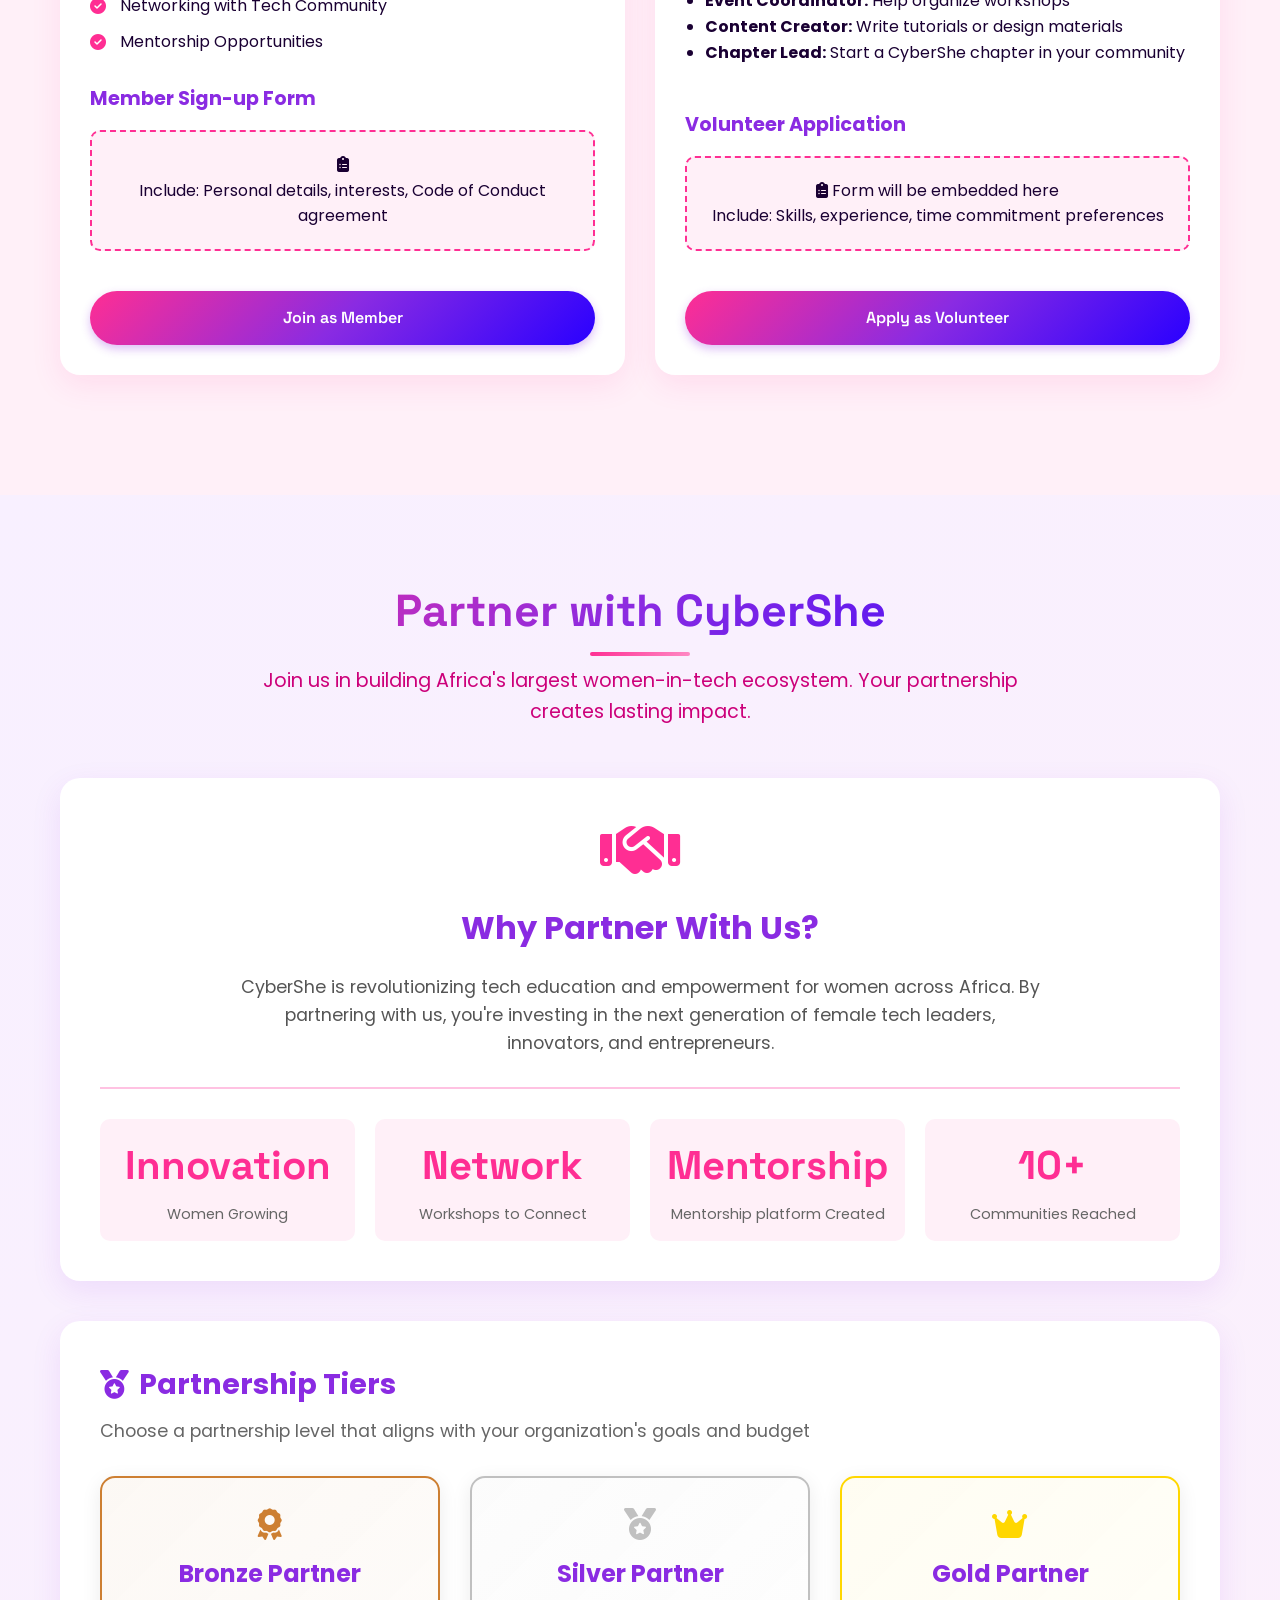
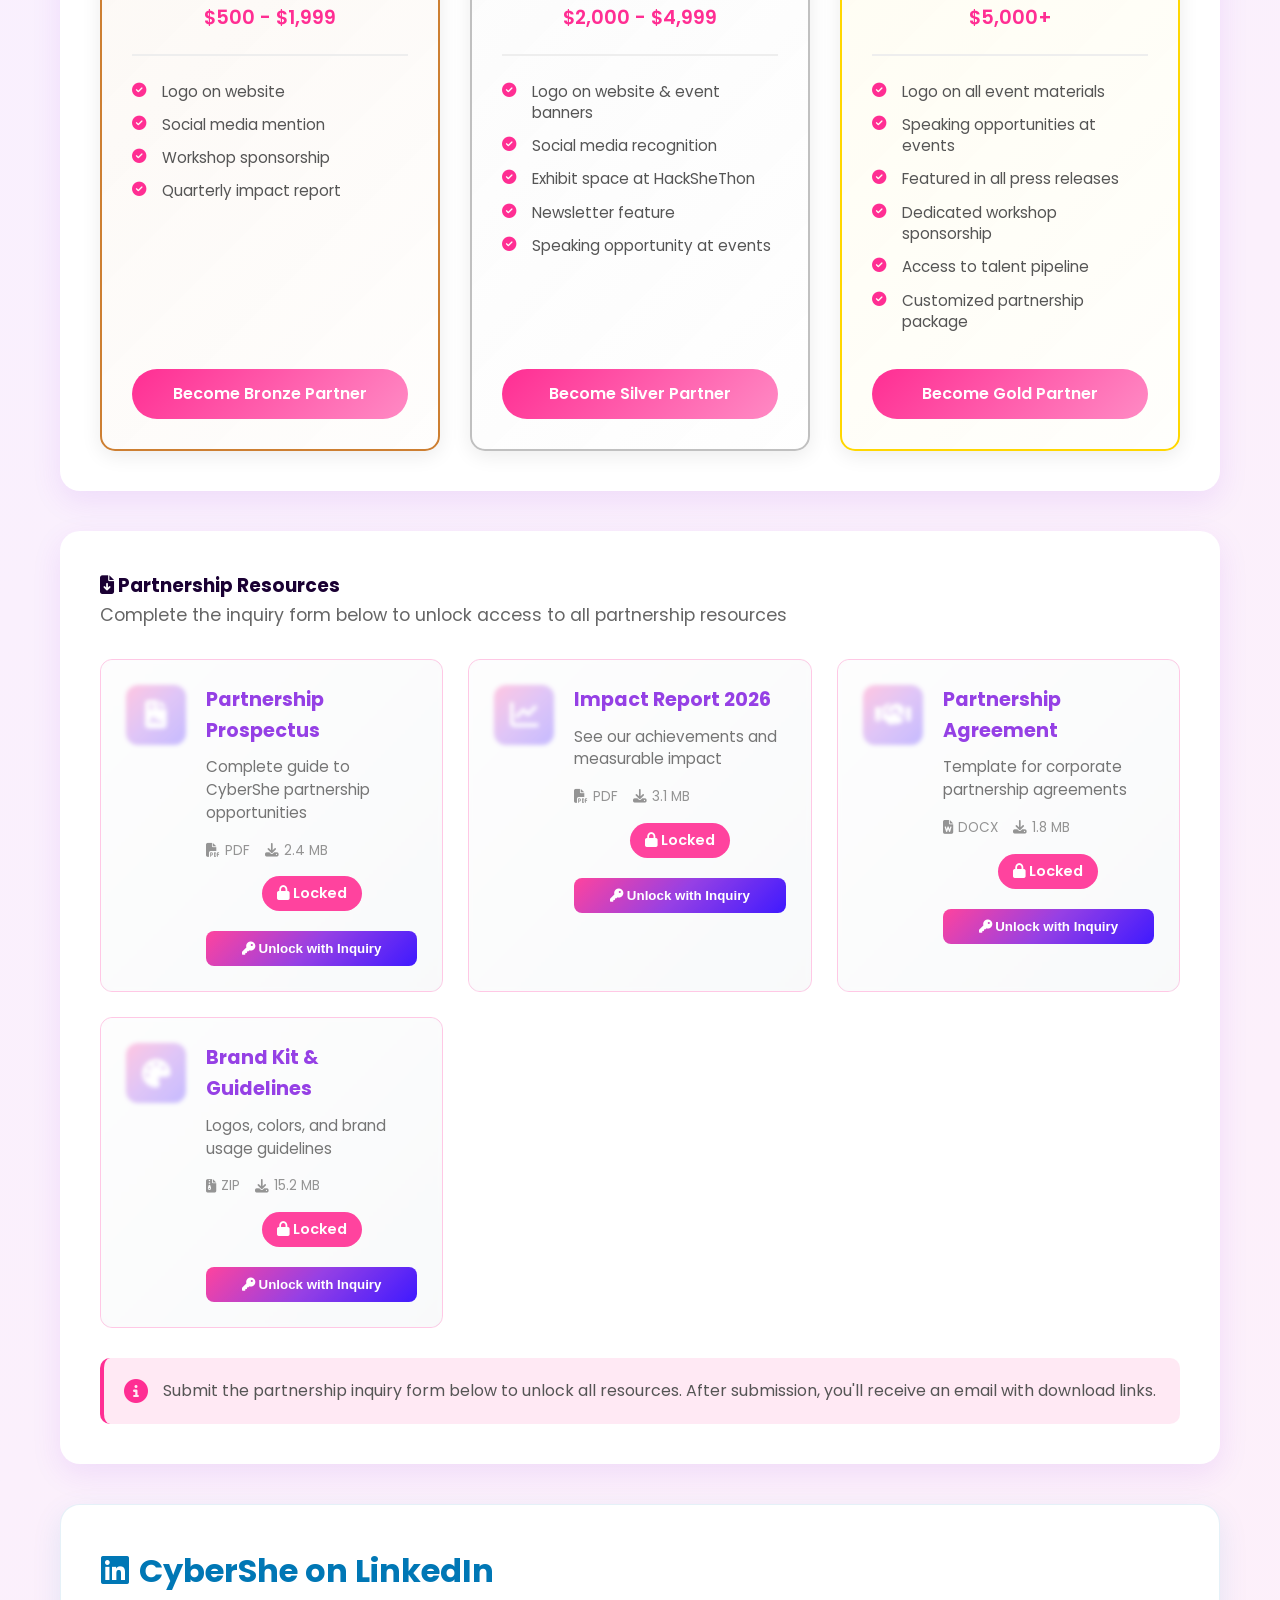
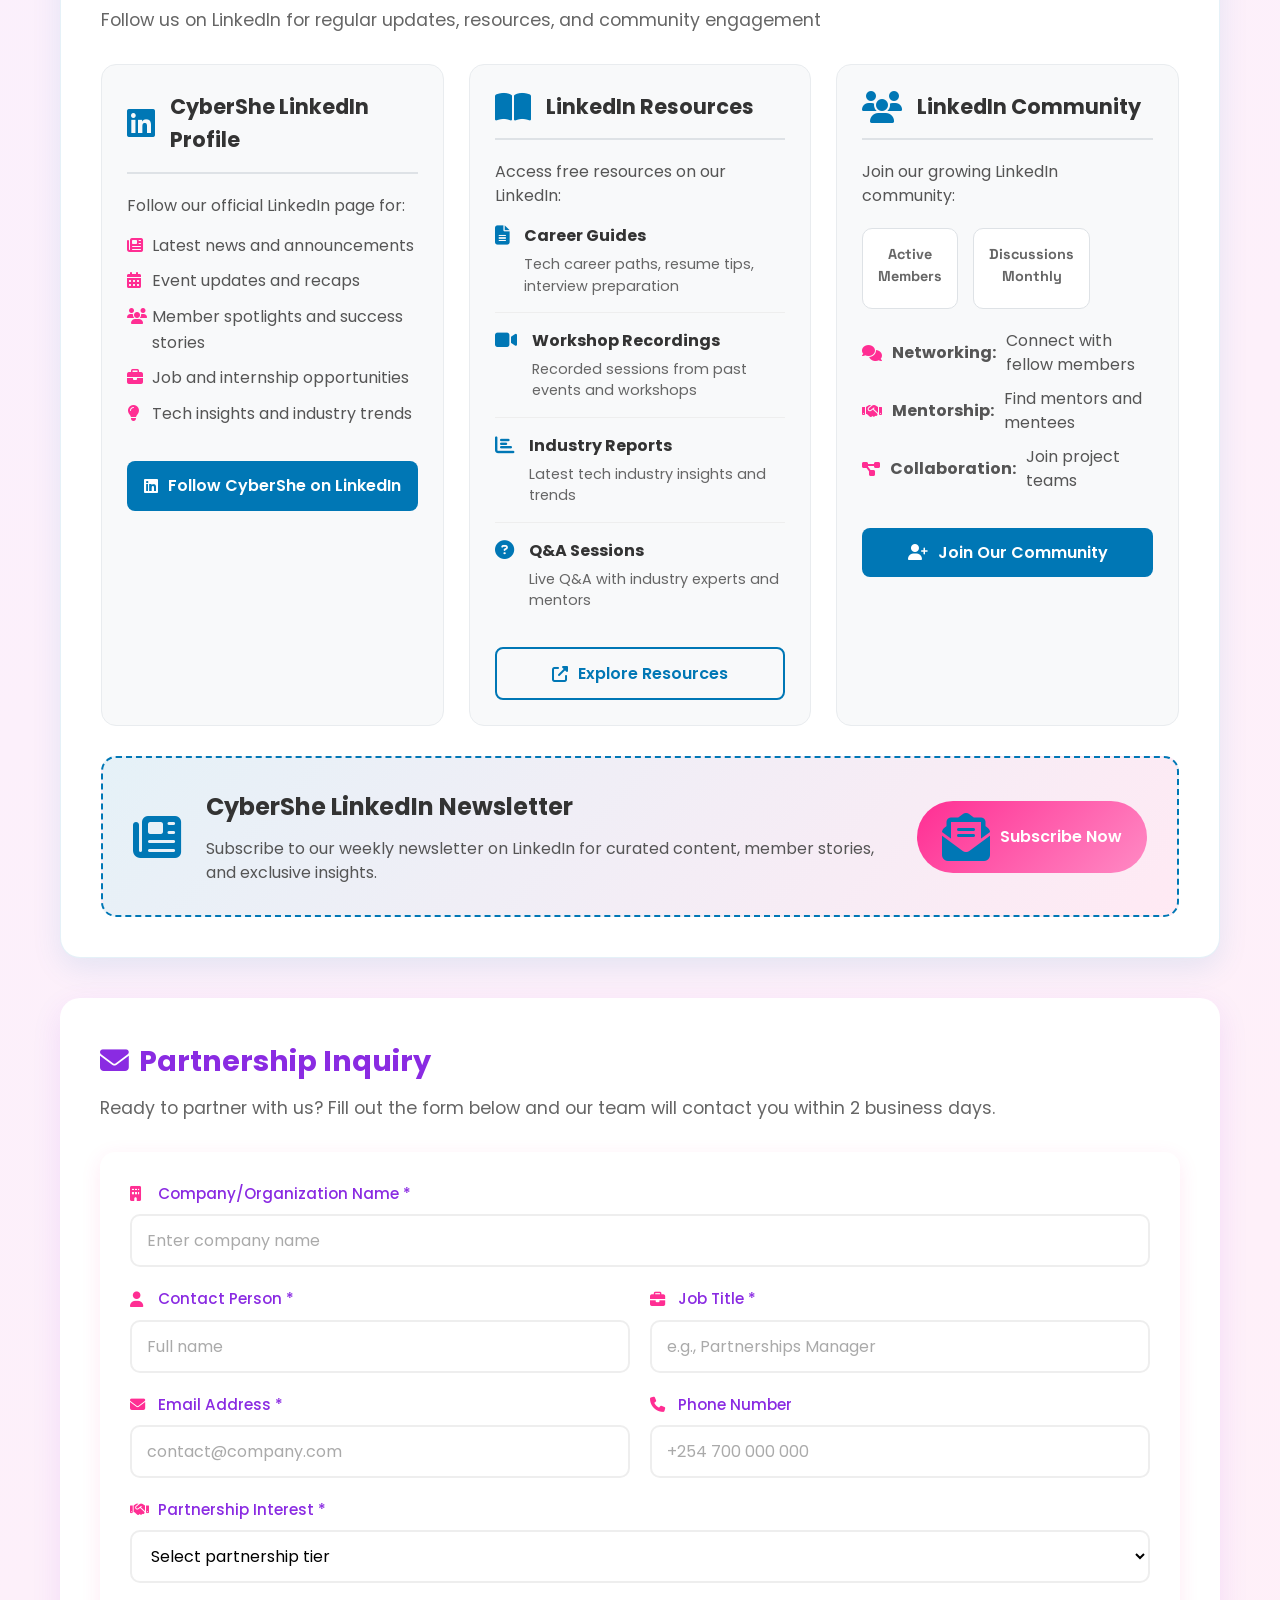
==== commit d3831784: "Modify greeting output from 'Hello' to 'Goodbye' Signed-off-by: Cher.seFa_sey <osambocherise@gmail.c" ====
--- a/index.html
+++ b/index.html
@@ -227,7 +227,7 @@
                     <i class="fas fa-newspaper"></i>
                     <h3>Welcome to Our Blog</h3>
                     <p>Stay in the know. Dive into the latest stories, insights, and voices from our community in the CyberShe Chronicles.</p>
-                    <a href="../CyberSheChronicles/index.html" class="btn-primary">
+                    <a href="https://osambocherise.github.io/cybershe-chronicles/" class="btn-primary">
                         <i class="fas fa-external-link-alt"></i> Visit Our Blog
                     </a>
                 </div>
@@ -248,7 +248,7 @@
                             <h4>Cherise's Journey into Cybersecurity</h4>
                             <p class="card-meta">Jan 15, 2026 | Cherise Osambo</p>
                             <p>From no tech background to cybersecurity enthusiast through AGCCI and SiemensEmpowerHer Program.</p>
-                            <a href="../CyberSheChronicles/posts/cherise-journey.html" class="card-link">
+                            <a href="https://osambocherise.github.io/CheriseJourney/" class="card-link">
                                 Read Story <i class="fas fa-arrow-right"></i>
                             </a>
                         </div>
@@ -262,9 +262,9 @@
                         </div>
                         <div class="card-content">
                             <h4>First Night of Code Event</h4>
-                            <p class="card-meta">August, 2025 | Sarah M.</p>
+                            <p class="card-meta">August, 2025 | Cherise,O.</p>
                             <p>See what members built in just one night - an amazing experience for foundational growth.</p>
-                            <a href="../CyberSheChronicles/index.html" class="card-link">
+                            <a href="https://www.linkedin.com/posts/activity-7381983776056356864-JTTv?utm_source=share&utm_medium=member_desktop&rcm=ACoAAETe52kBYuUJ4RrZrjxpKJYzhiO7AXU65LE" class="card-link">
                                 Read Story <i class="fas fa-arrow-right"></i>
                             </a>
                         </div>
@@ -274,7 +274,7 @@
             
             <!-- View All Button -->
             <div class="view-all-container">
-                <a href="../CyberSheChronicles/index.html" class="btn-view-all">
+                <a href="https://osambocherise.github.io/cybershe-chronicles/" class="btn-view-all">
                     <i class="fas fa-book-open"></i> View All Chronicles
                 </a>
             </div>
@@ -552,35 +552,6 @@
             </div>
         </div>
     </section>
-            <!-- For Volunteers -->
-            <div class="pathway-card">
-                <div class="pathway-icon">
-                    <i class="fas fa-hands-helping"></i>
-                </div>
-                <h3>Volunteer with Us</h3>
-                <div class="volunteer-roles">
-                    <h4>Available Roles:</h4>
-                    <ul>
-                        <li><strong>Mentor:</strong> Guide newcomers in tech</li>
-                        <li><strong>Event Coordinator:</strong> Help organize workshops</li>
-                        <li><strong>Content Creator:</strong> Write tutorials or design materials</li>
-                        <li><strong>Chapter Lead:</strong> Start a CyberShe chapter in your community</li>
-                    </ul>
-                </div>
-                <div class="pathway-form">
-                    <h4>Volunteer Application</h4>
-                    <div class="form-placeholder">
-                        <p><i class="fas fa-clipboard-list"></i> Form will be embedded here</p>
-                        <p>Include: Skills, experience, time commitment preferences</p>
-                    </div>
-                </div>
-                <a href="https://docs.google.com/forms/d/e/1FAIpQLScNSCF9B7lzgRk9Mha8CRwCHeGzu-woXYmnCFaDUEwHtpxp5A/viewform?usp=header" 
-                class="btn-pathway">Apply as Volunteer</a>
-            </div>
-        </div>
-    </div>
-</section>
-
 <!-- SEPARATE PARTNERSHIP SECTION -->
 <section id="partnership" class="section partnership-section">
     <div class="container">
@@ -799,7 +770,7 @@
                     <li><i class="fas fa-briefcase"></i> Job and internship opportunities</li>
                     <li><i class="fas fa-lightbulb"></i> Tech insights and industry trends</li>
                 </ul>
-                <a href="https://linkedin.com/company/cybershe" target="_blank" class="linkedin-btn">
+                <a href="https://www.linkedin.com/company/cybershekenya/?viewAsMember=true" target="_blank" class="linkedin-btn">
                     <i class="fab fa-linkedin"></i> Follow CyberShe on LinkedIn
                 </a>
             </div>
@@ -843,7 +814,7 @@
                         </div>
                     </div>
                 </div>
-                <a href="https://linkedin.com/company/cybershe" target="_blank" class="linkedin-btn secondary">
+                <a href="https://www.linkedin.com/company/cybershekenya/?viewAsMember=true" target="_blank" class="linkedin-btn secondary">
                     <i class="fas fa-external-link-alt"></i> Explore Resources
                 </a>
             </div>
@@ -1030,11 +1001,8 @@
                     <div class="footer-column">
                         <h4>Connect With Us</h4>
                         <div class="social-links">
-                            <a href="#"><i class="fab fa-twitter"></i></a>
-                            <a href="#"><i class="fab fa-linkedin"></i></a>
-                            <a href="#"><i class="fab fa-instagram"></i></a>
+                            <a href="https://www.linkedin.com/company/cybershekenya/?viewAsMember=true"><i class="fab fa-linkedin"></i></a>
                             <a href="#"><i class="fab fa-github"></i></a>
-                            <a href="#"><i class="fab fa-youtube"></i></a>
                         </div>
                         <p class="contact-email">contact@cybershe.org</p>
                     </div>
@@ -1052,3 +1020,4 @@
 </body>
 
 </html>
+
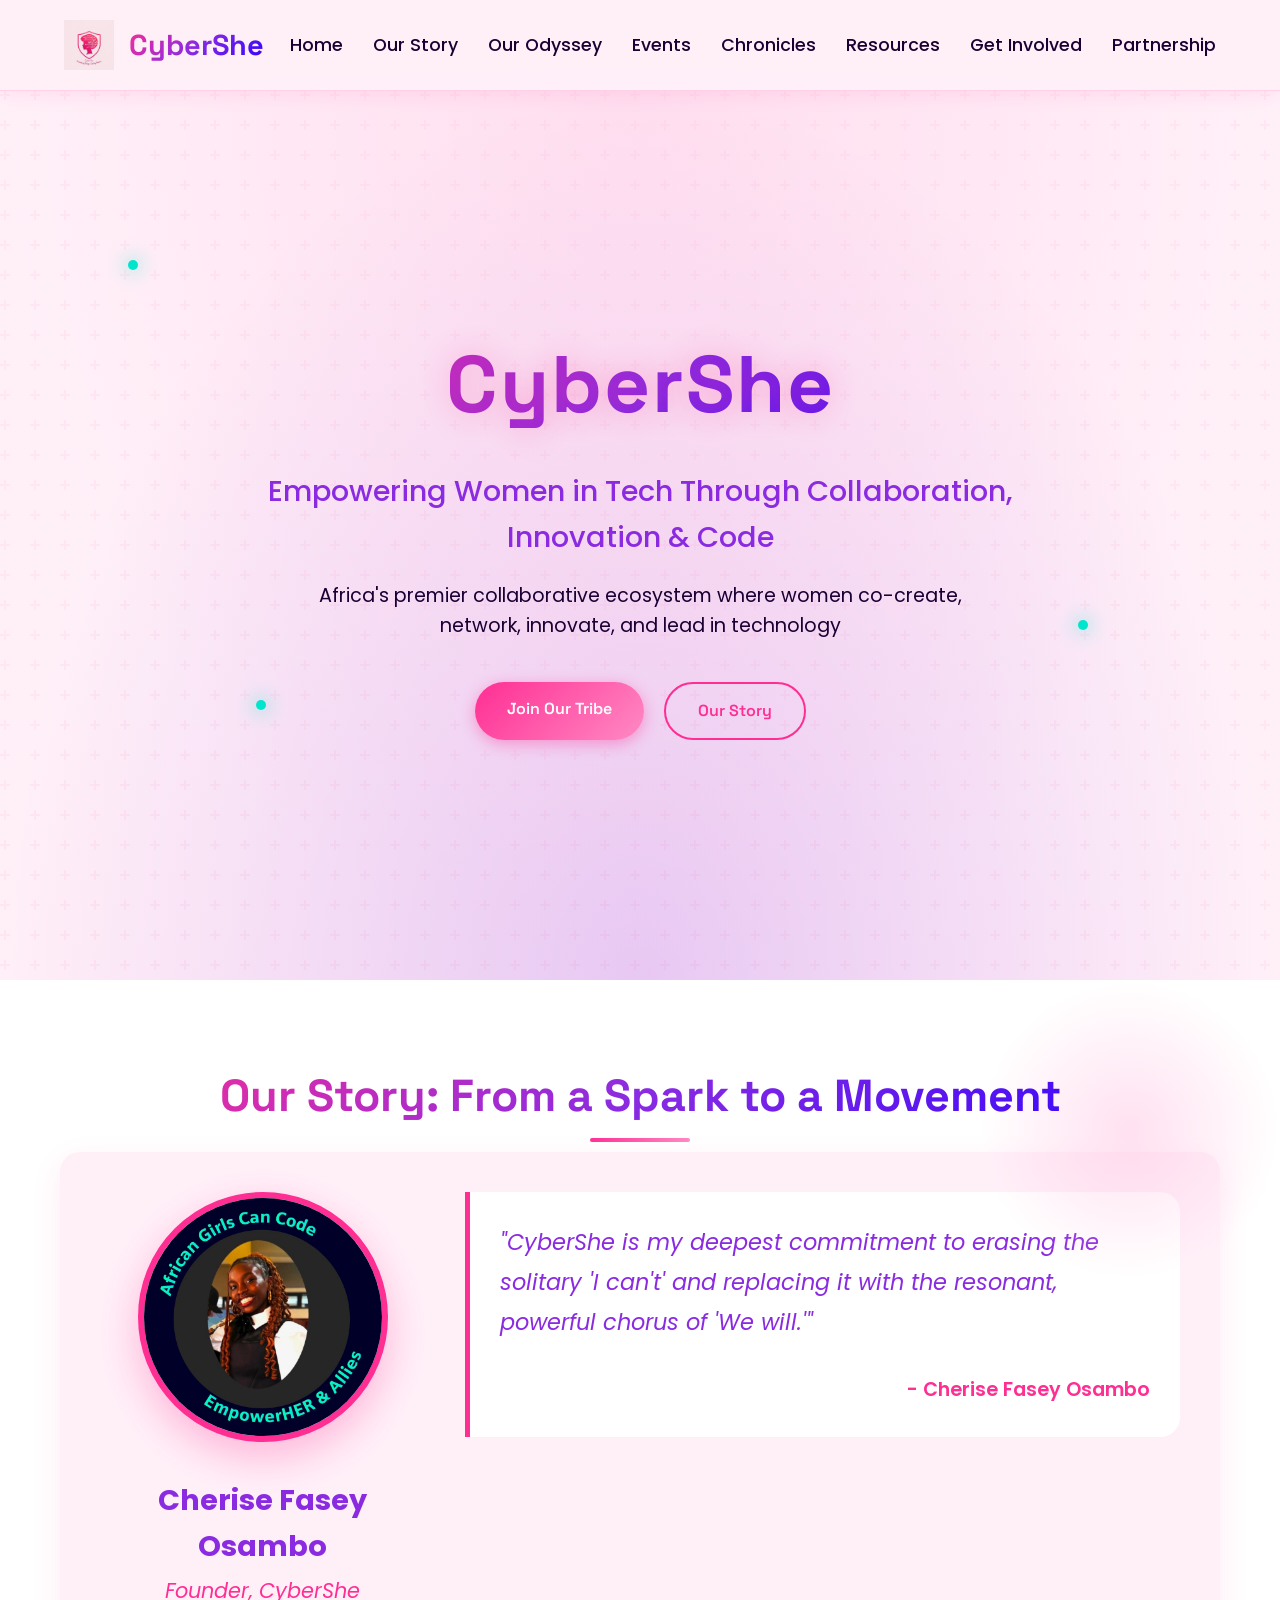
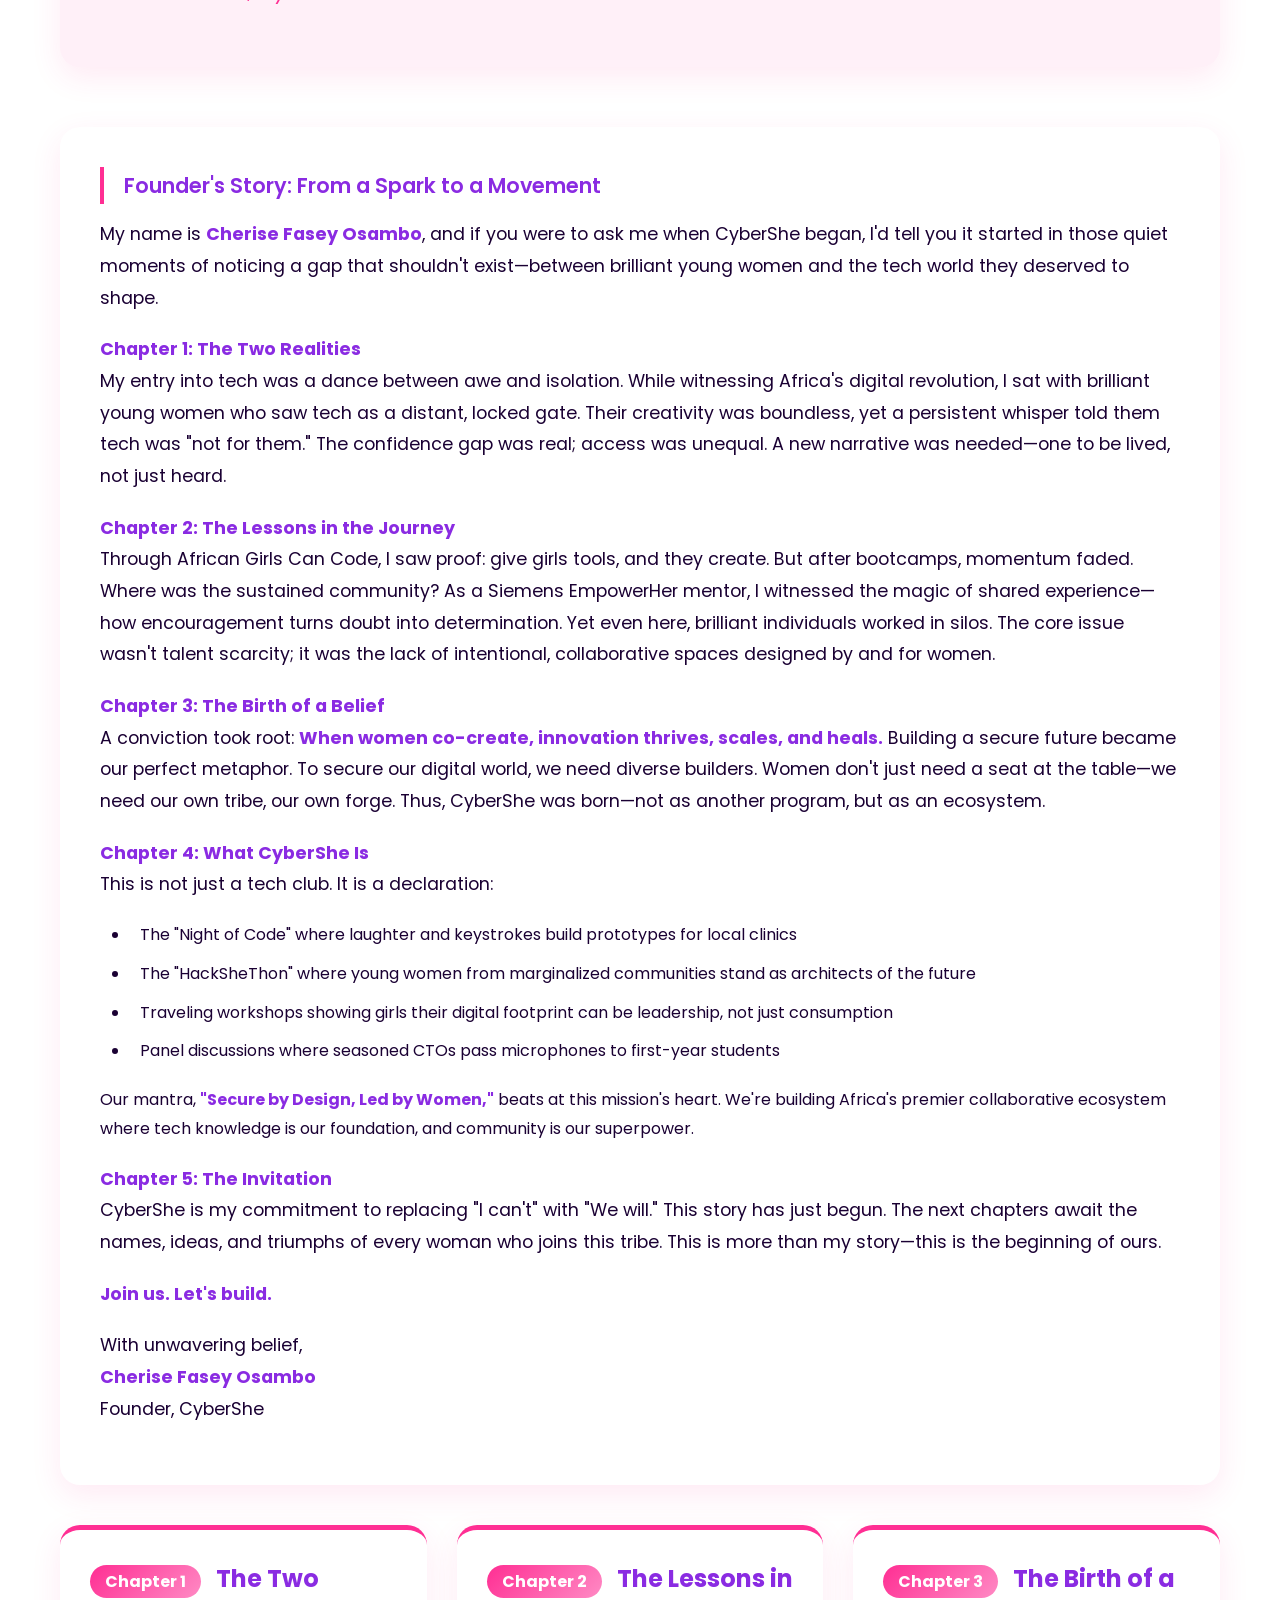
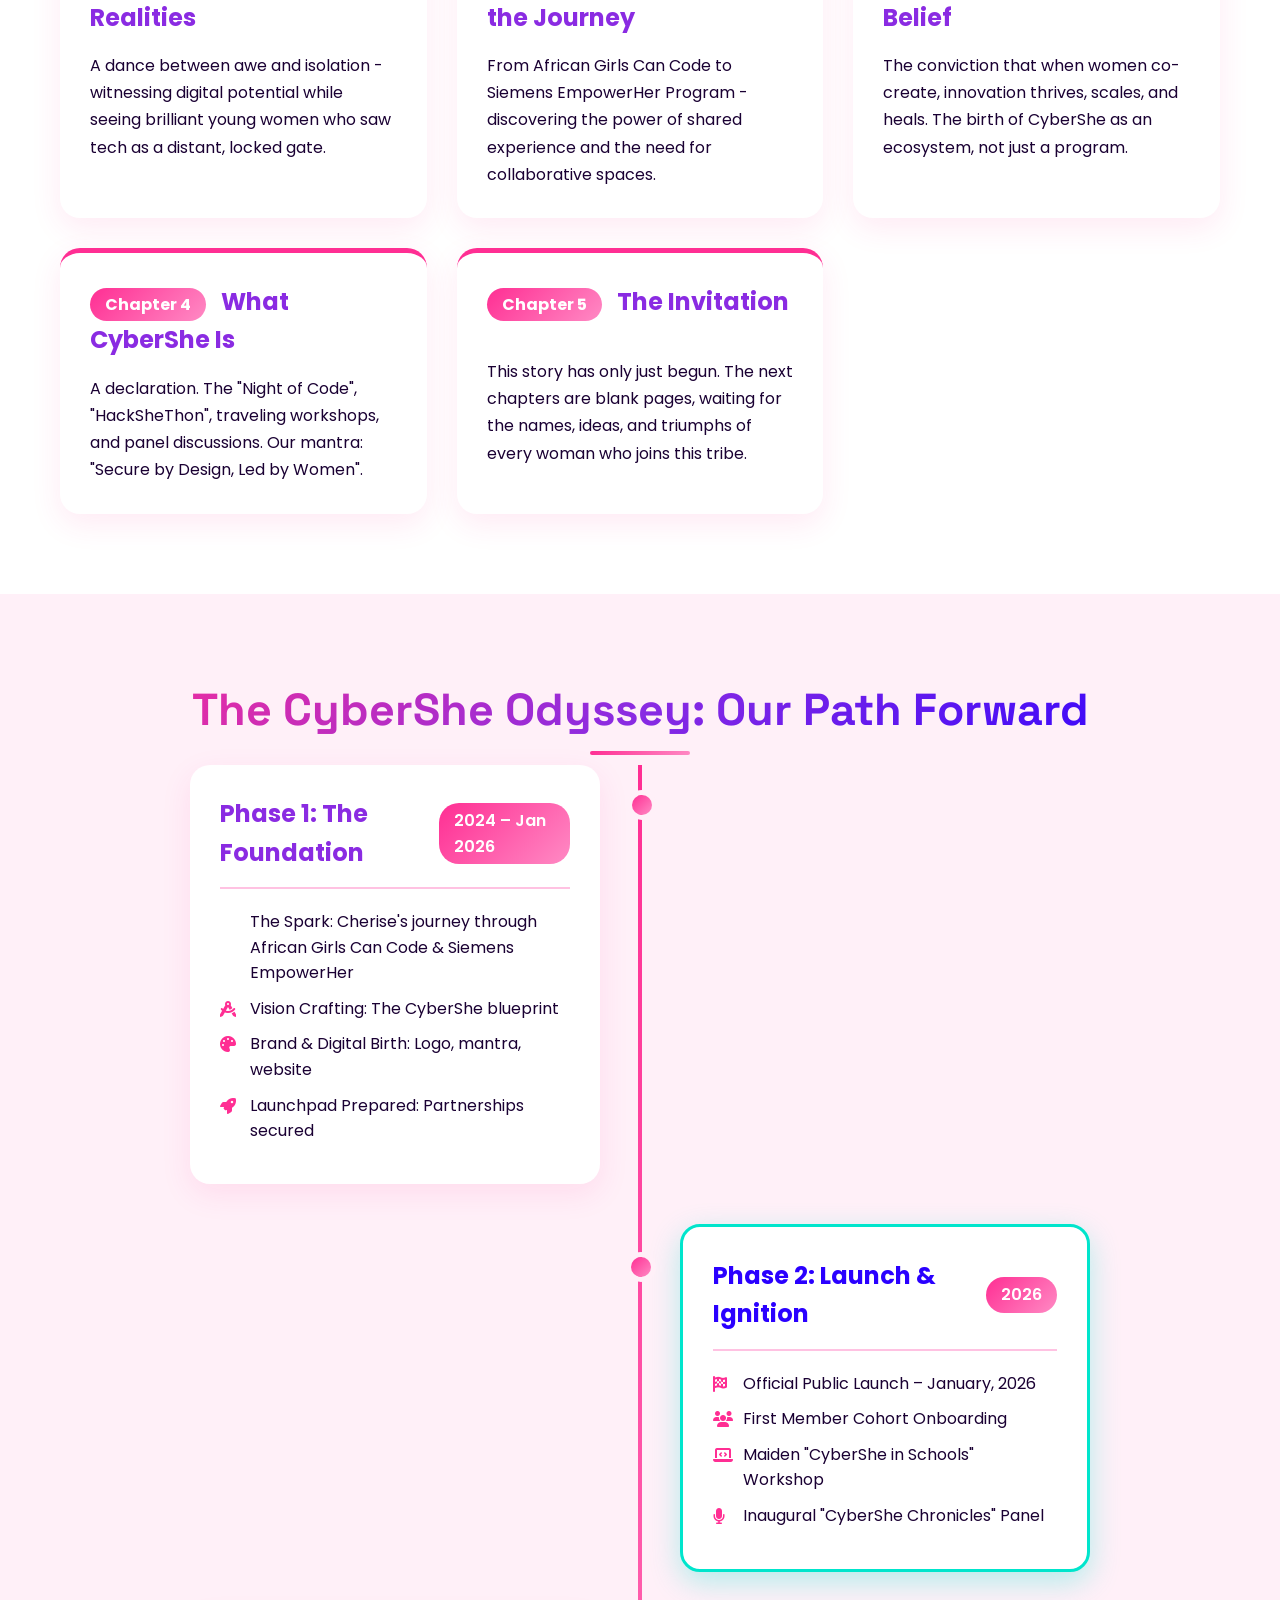
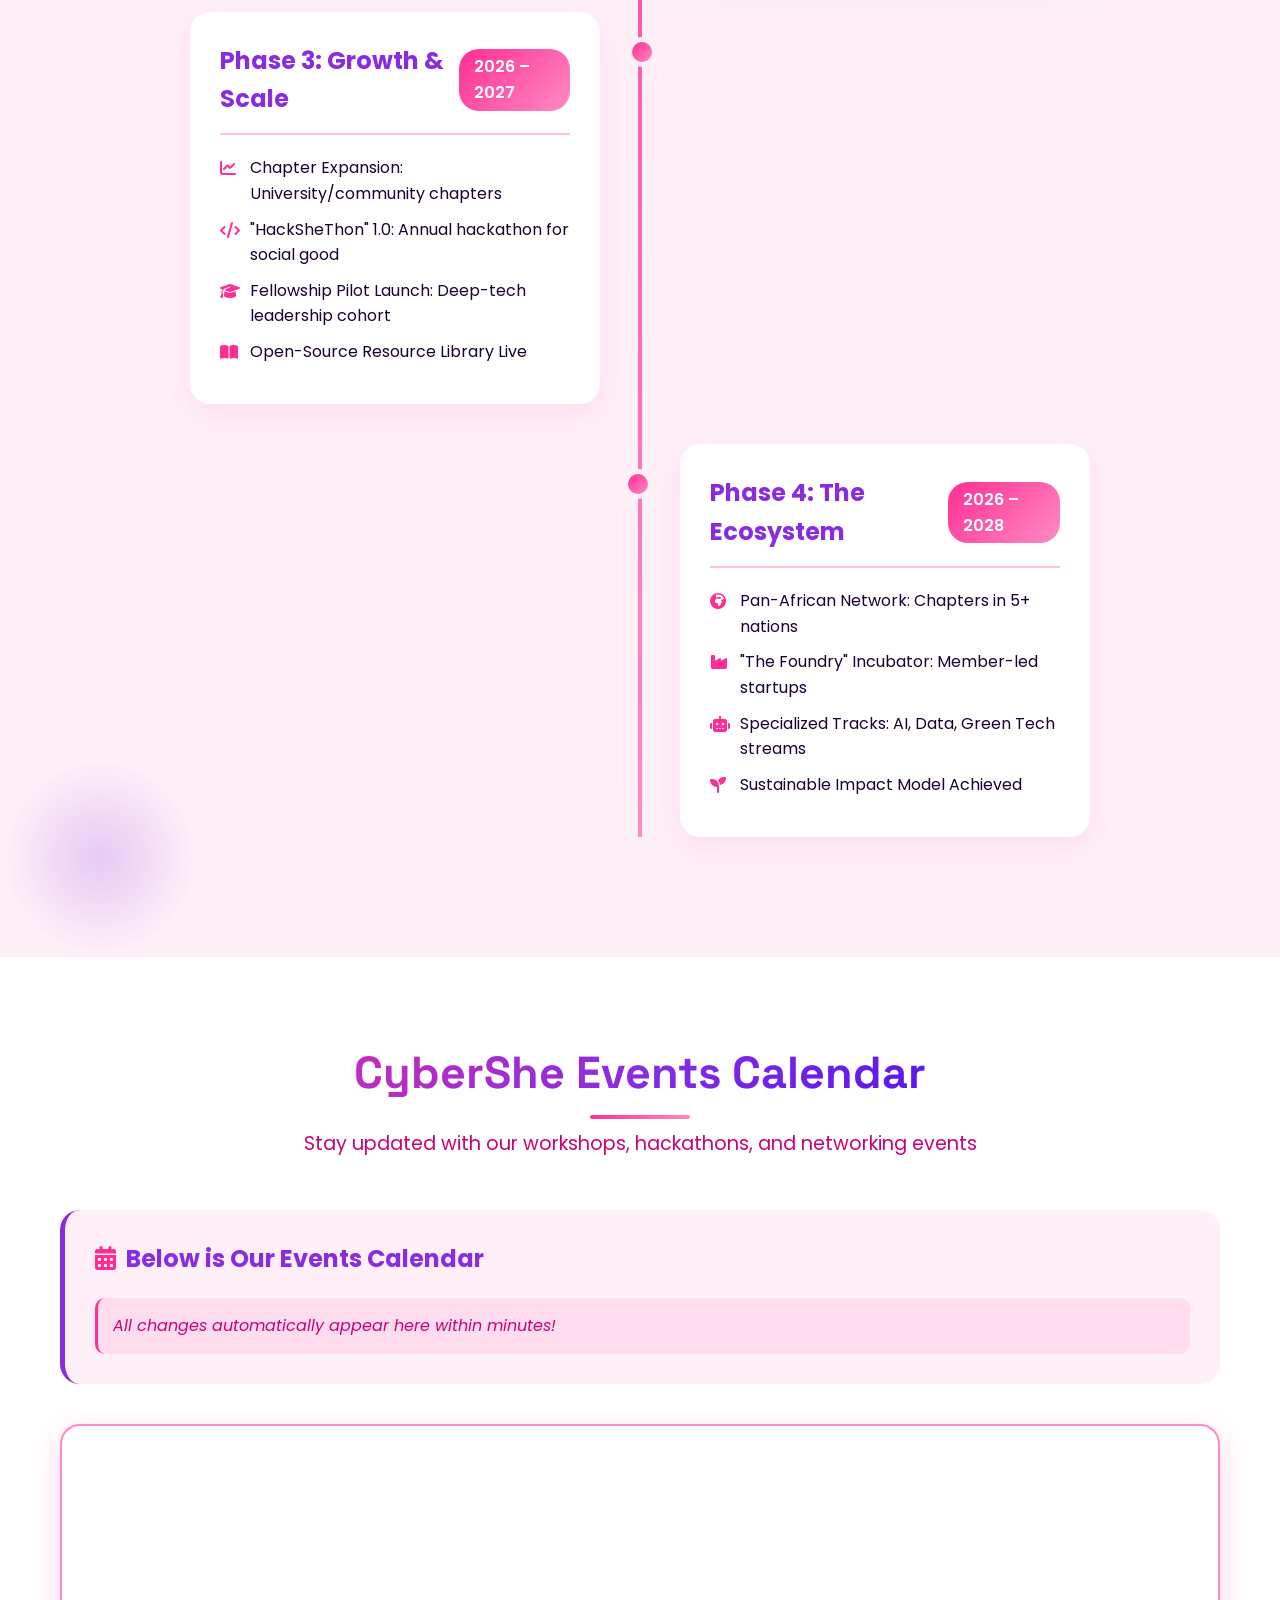
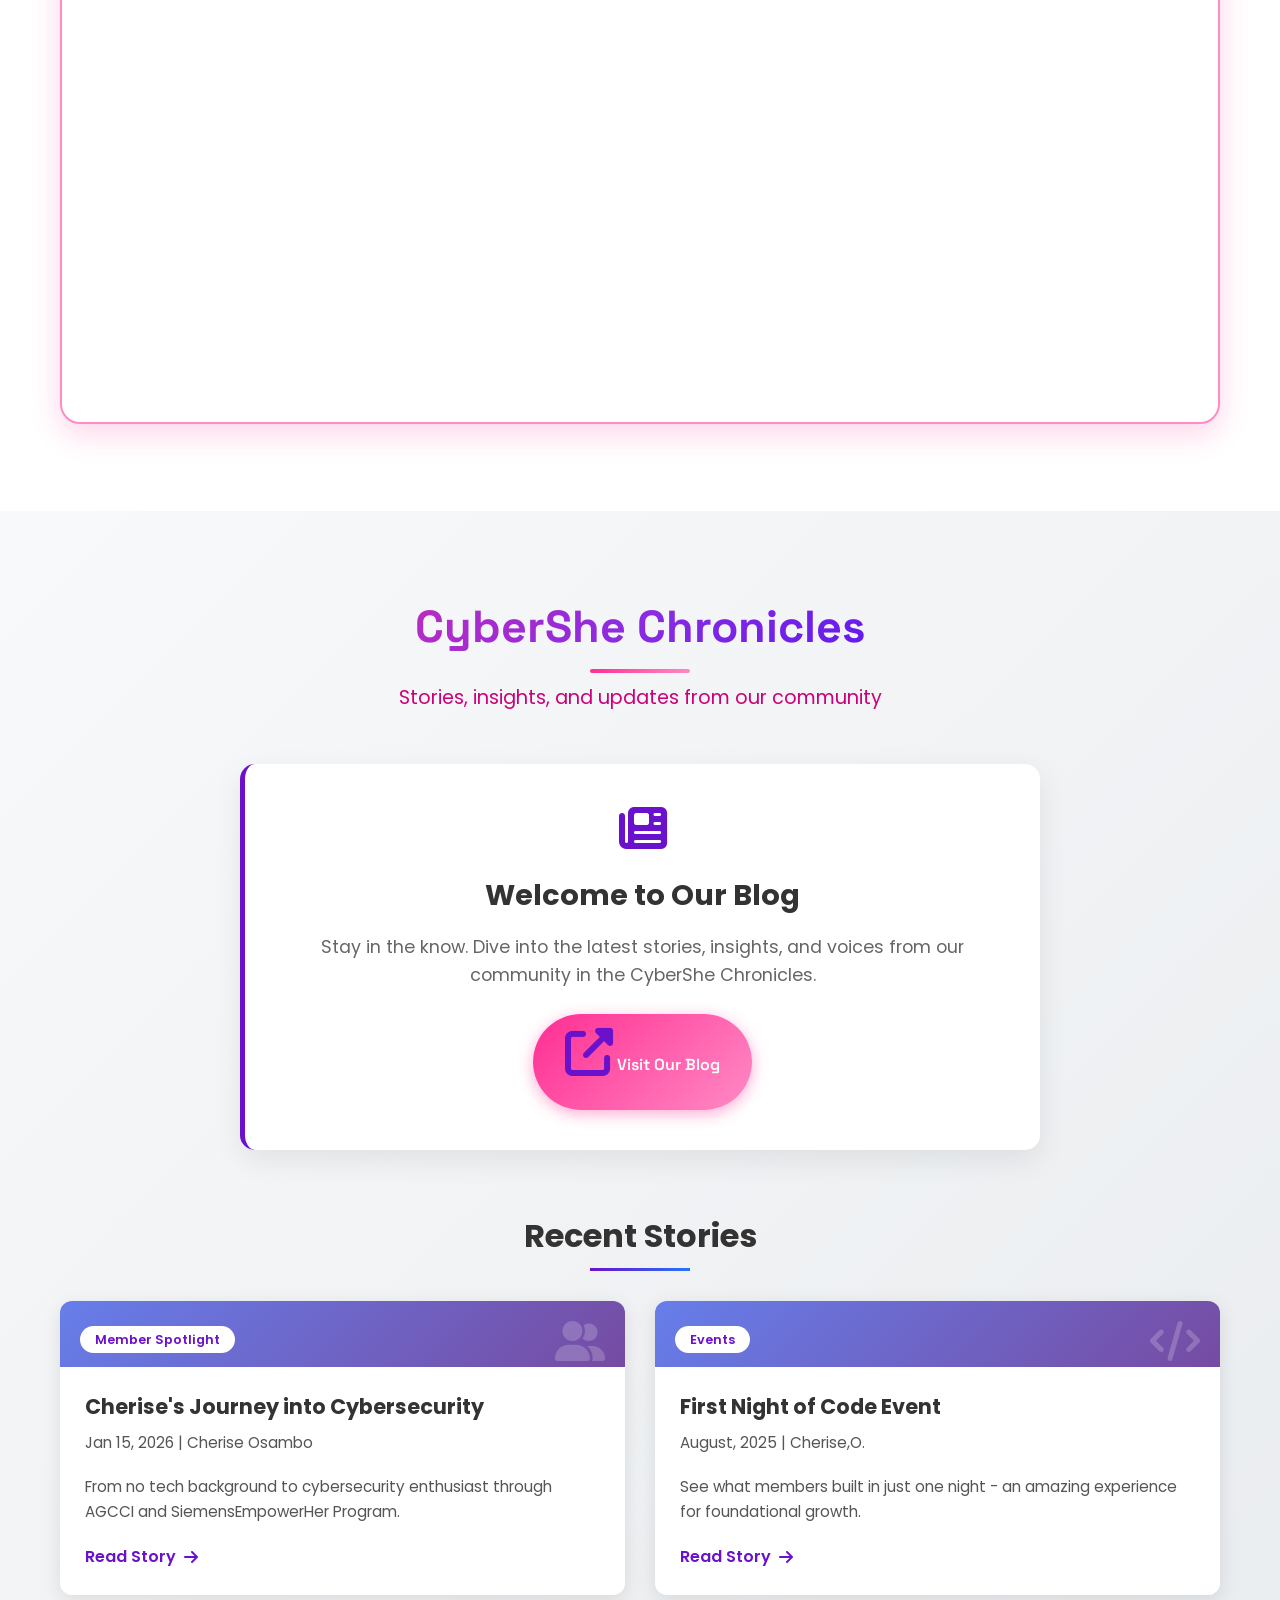
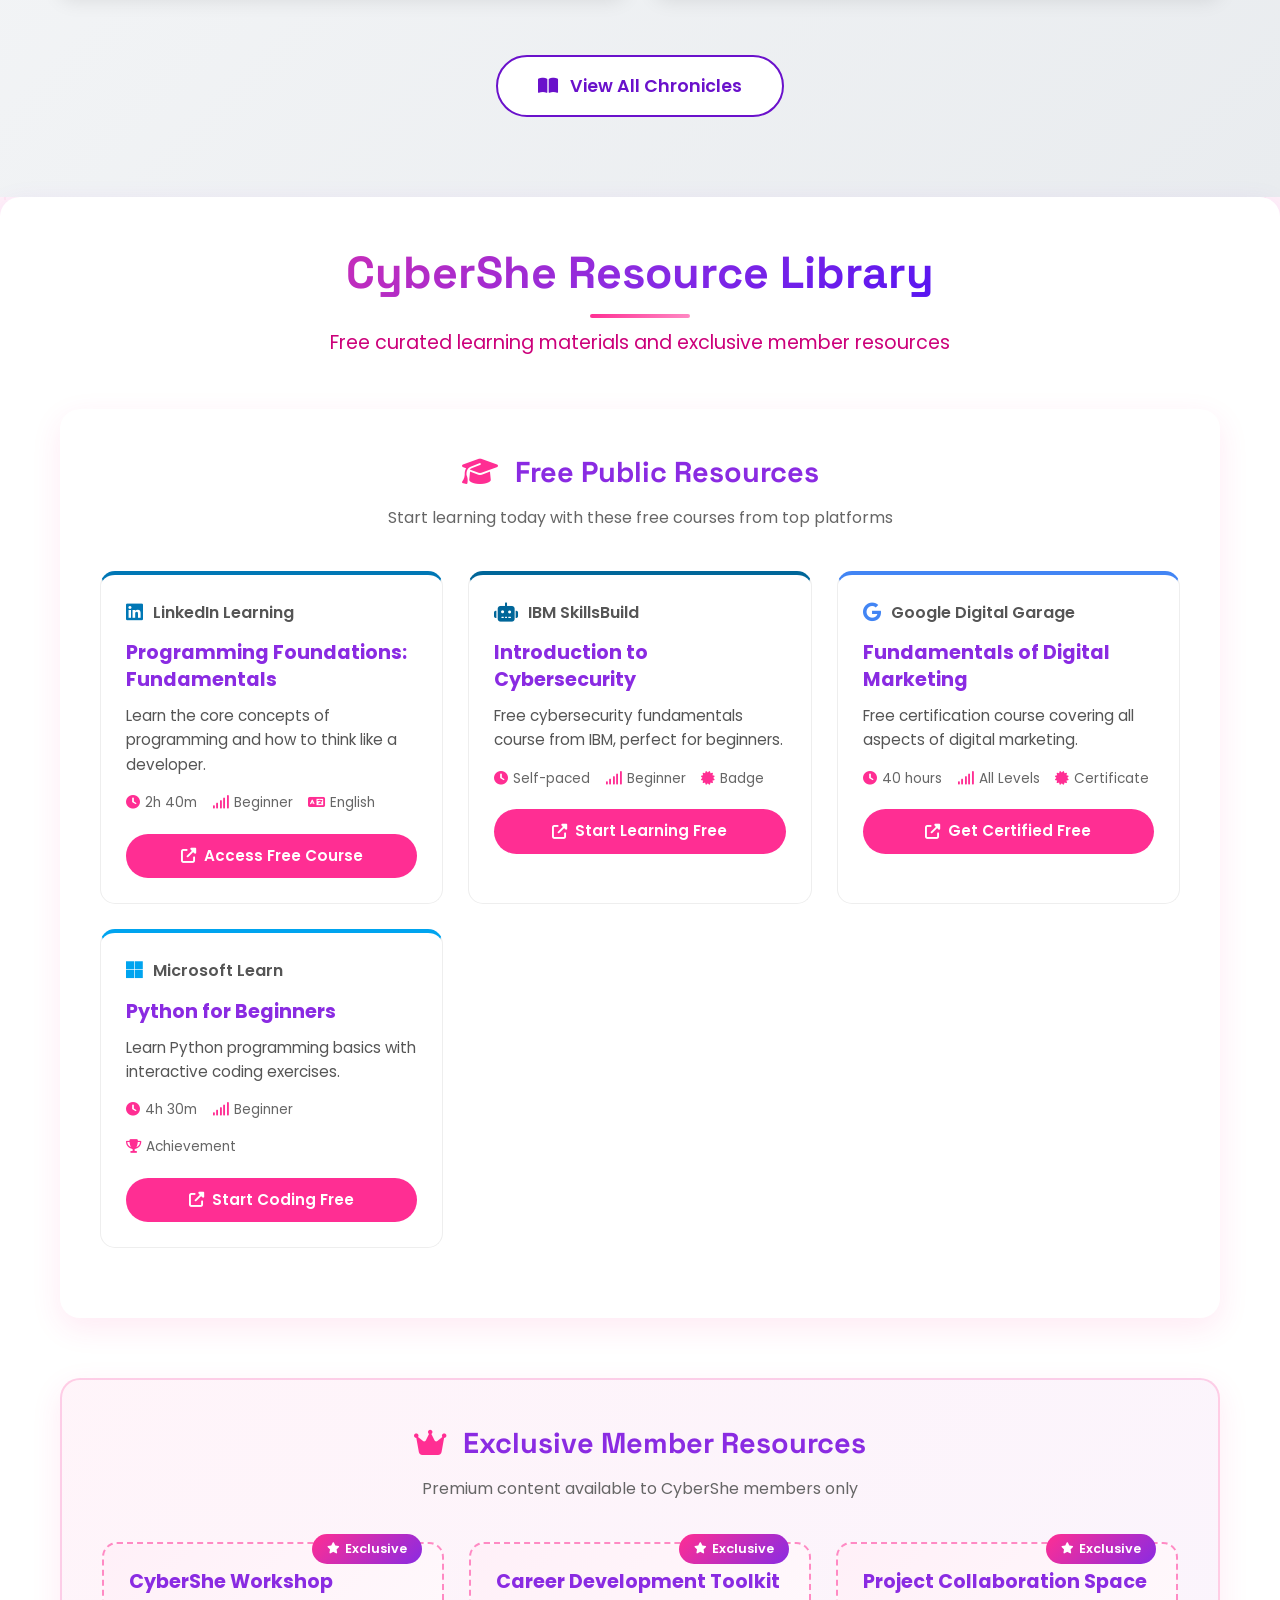
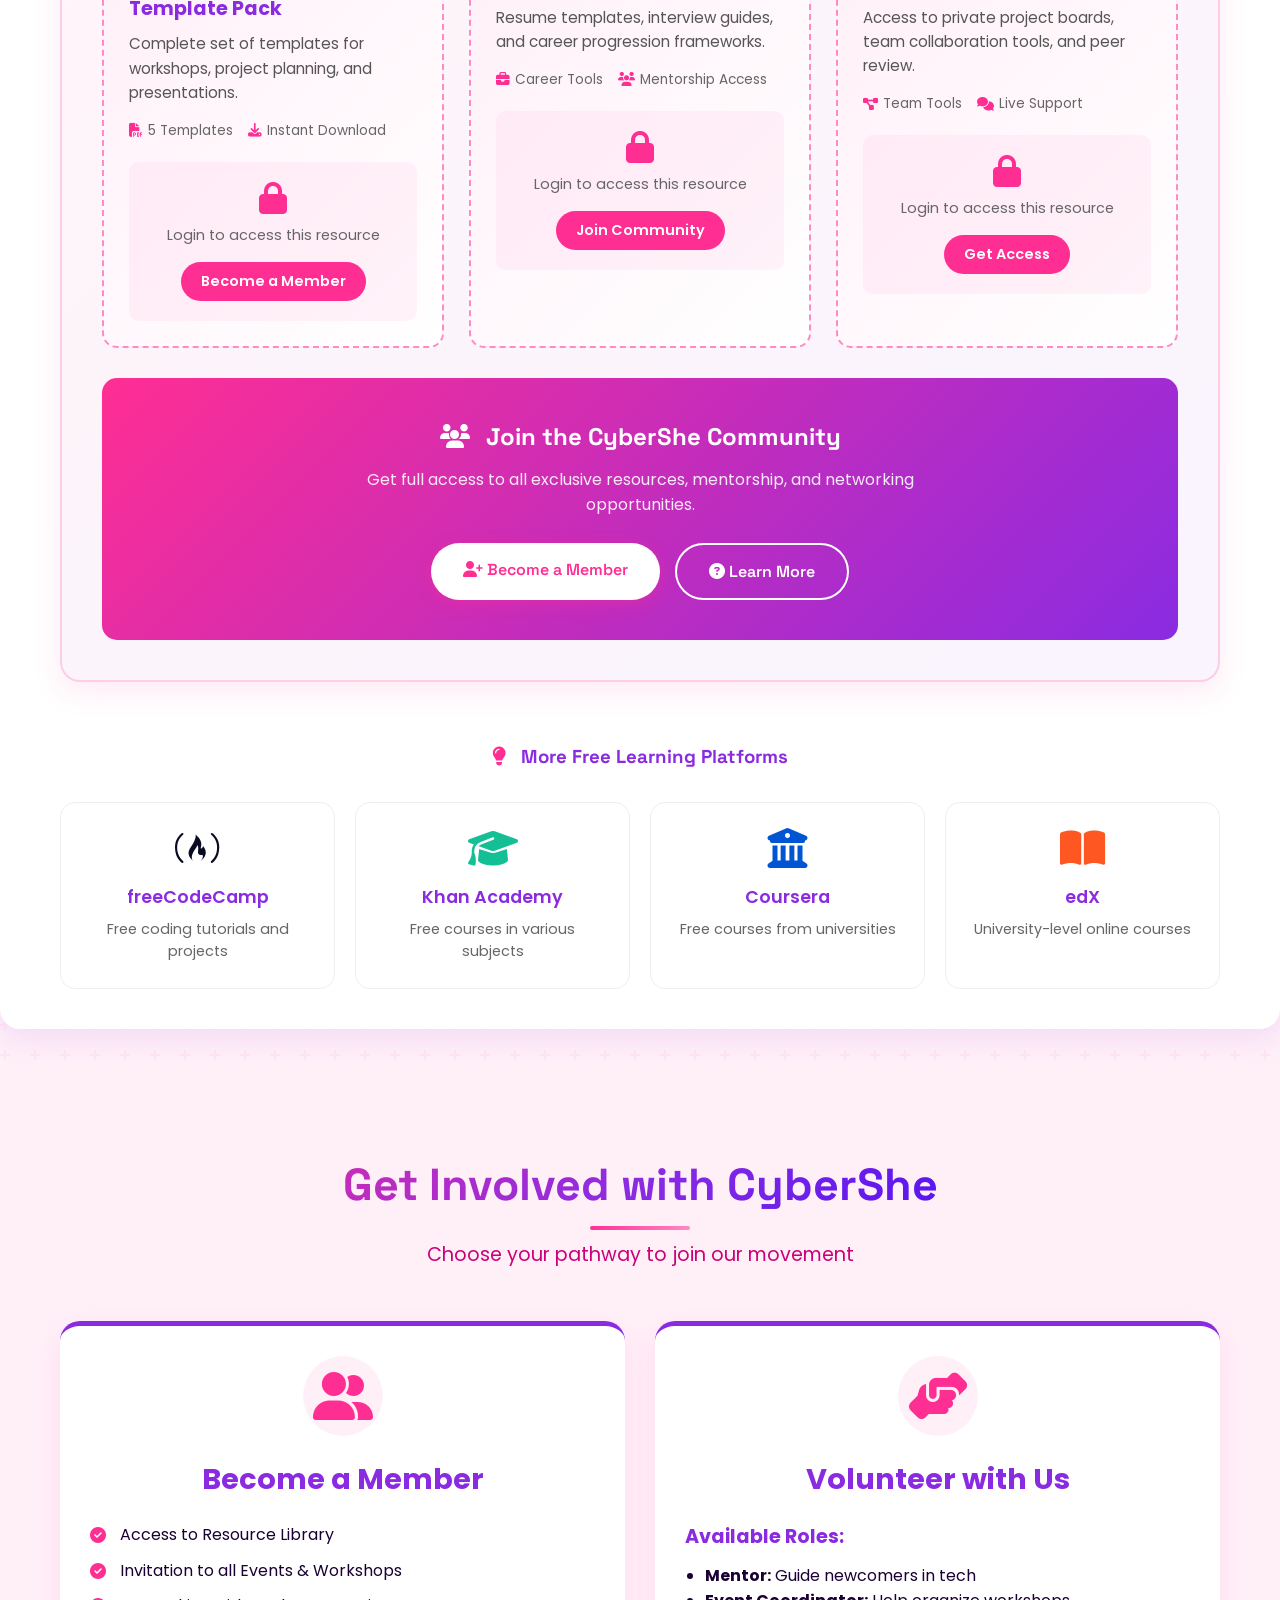
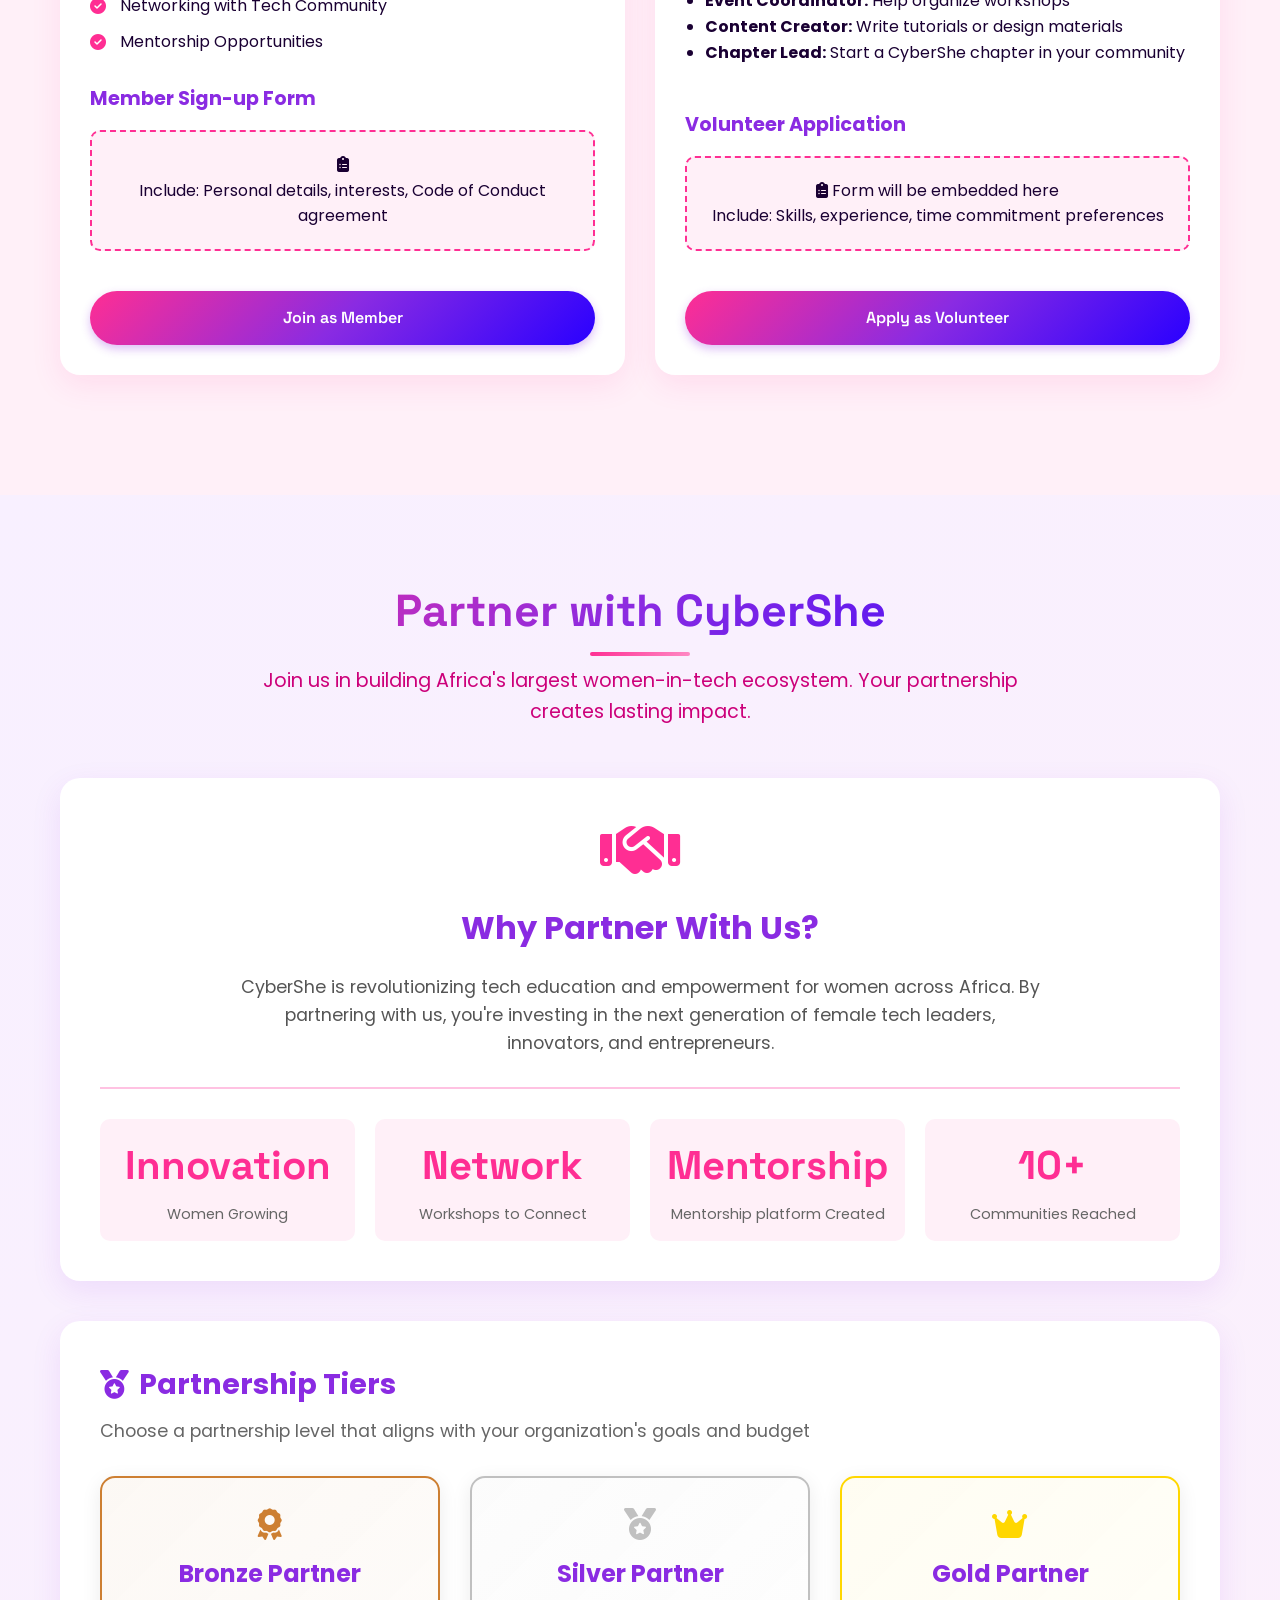
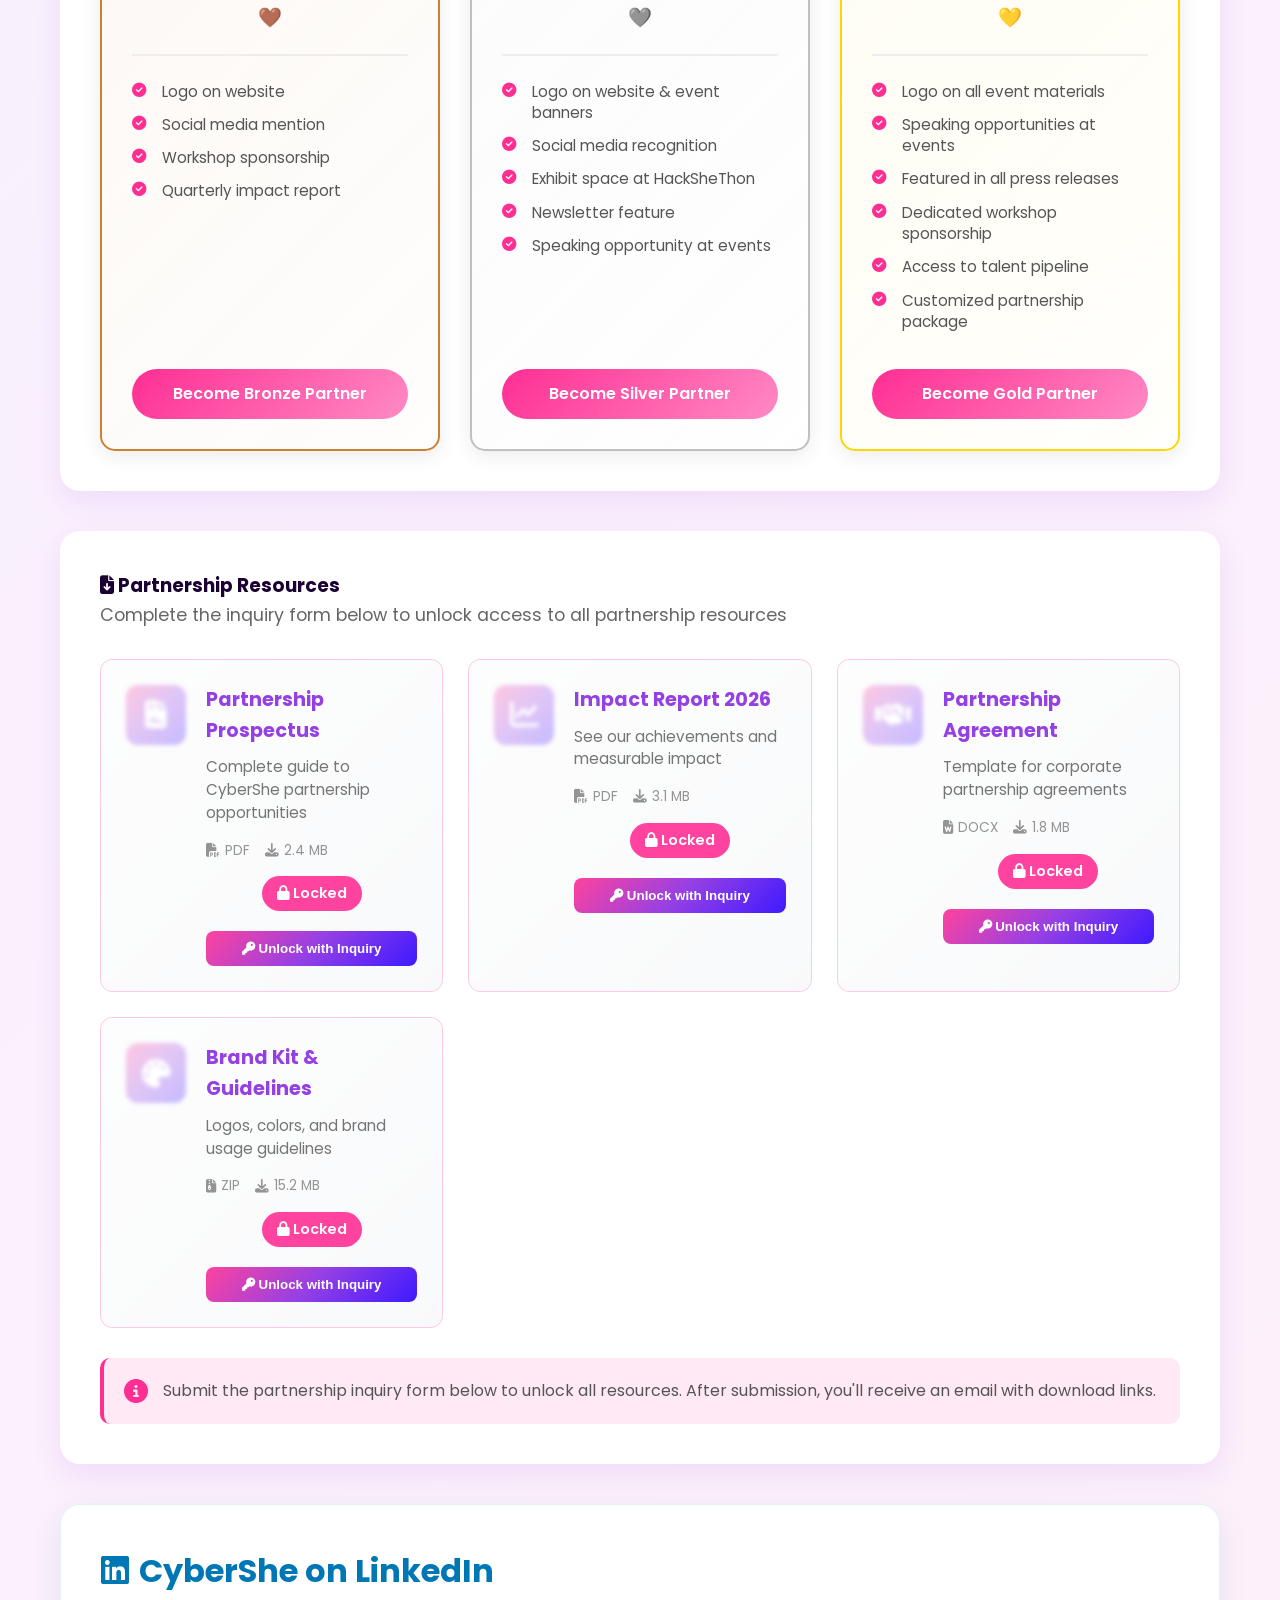
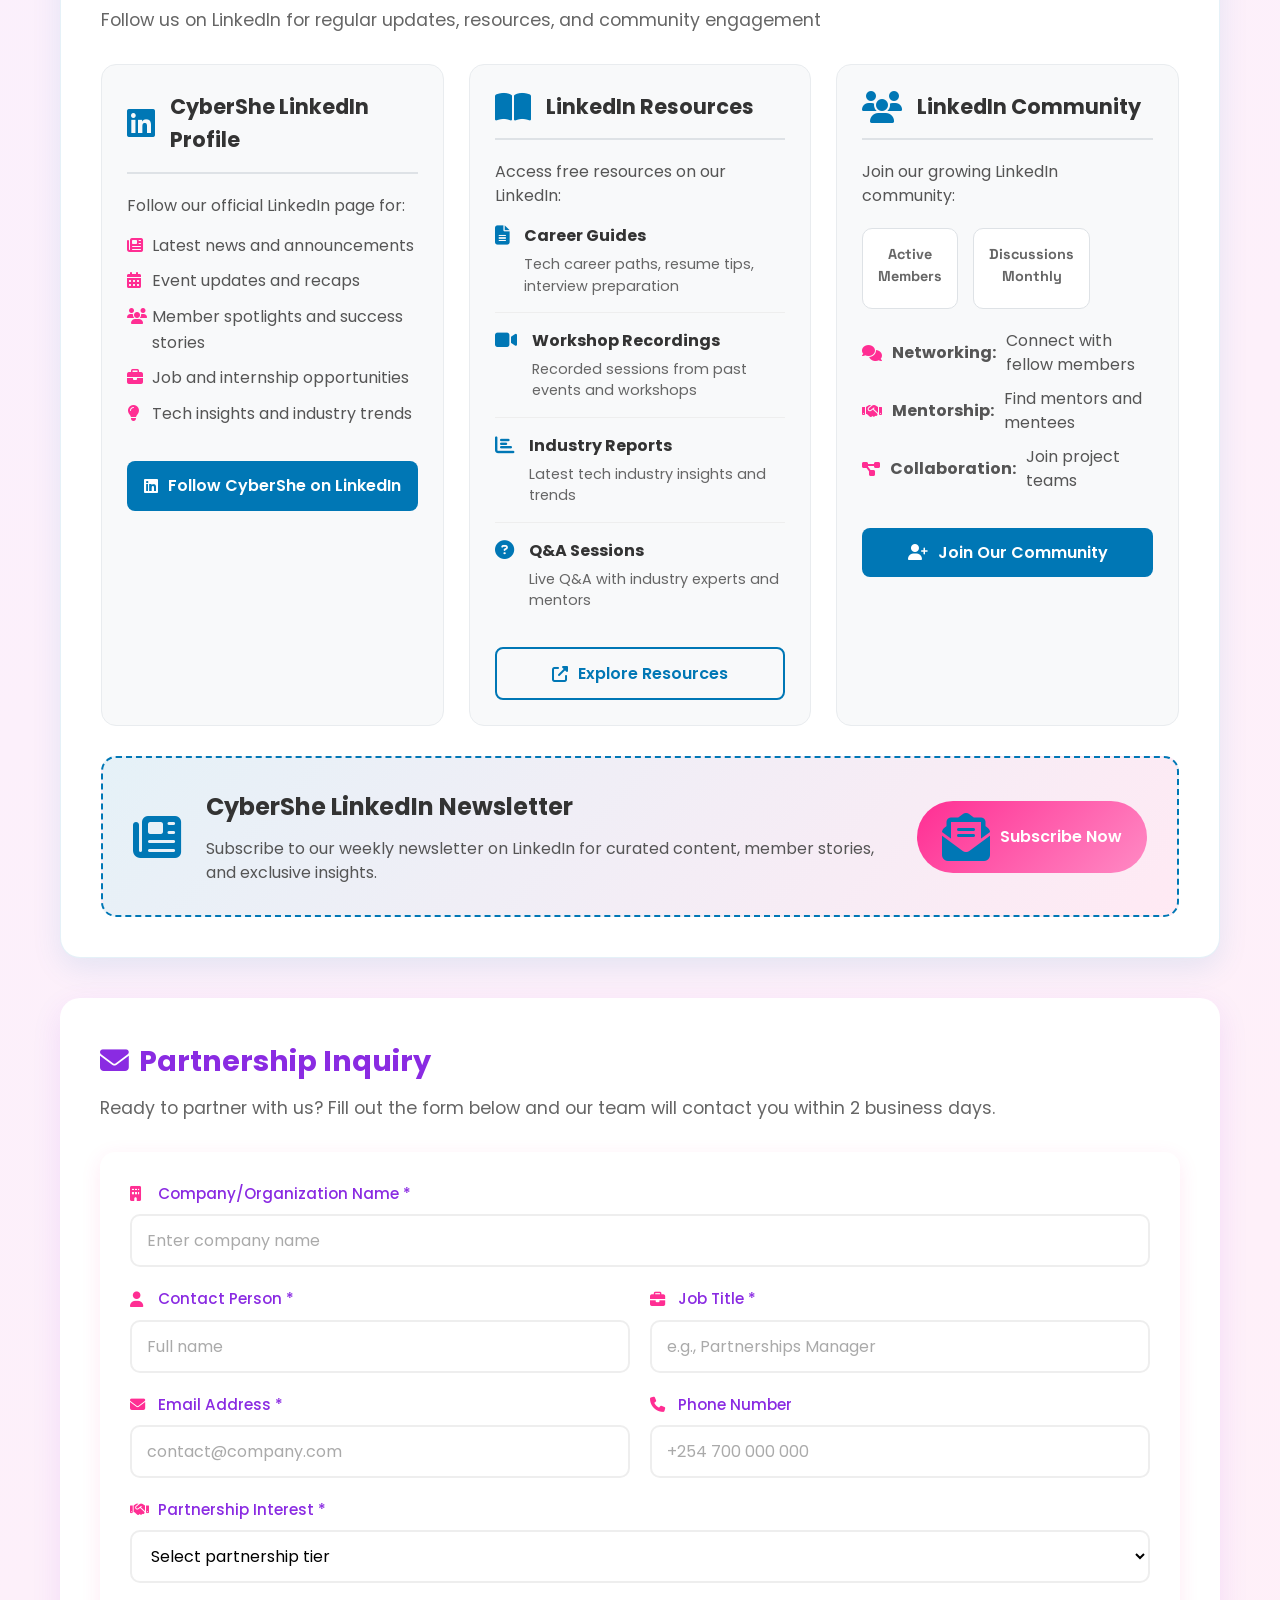
==== commit c788e64d: "Update print statement from 'Hello' to 'Goodbye' Signed-off-by: Cher.seFa_sey <170605960+OsamboCheri" ====
--- a/index.html
+++ b/index.html
@@ -601,7 +601,7 @@
                                 <i class="fas fa-award"></i>
                             </div>
                             <h4>Bronze Partner</h4>
-                            <span class="tier-amount">$500 - $1,999</span>
+                            <span class="tier-amount">🤎</span>
                         </div>
                         <ul class="tier-benefits">
                             <li><i class="fas fa-check-circle"></i> Logo on website</li>
@@ -620,7 +620,7 @@
                                 <i class="fas fa-medal"></i>
                             </div>
                             <h4>Silver Partner</h4>
-                            <span class="tier-amount">$2,000 - $4,999</span>
+                            <span class="tier-amount">🩶</span>
                         </div>
                         <ul class="tier-benefits">
                             <li><i class="fas fa-check-circle"></i> Logo on website & event banners</li>
@@ -640,7 +640,7 @@
                                 <i class="fas fa-crown"></i>
                             </div>
                             <h4>Gold Partner</h4>
-                            <span class="tier-amount">$5,000+</span>
+                            <span class="tier-amount">💛</span>
                         </div>
                         <ul class="tier-benefits">
                             <li><i class="fas fa-check-circle"></i> Logo on all event materials</li>
@@ -1021,3 +1021,4 @@
 
 </html>
 
+
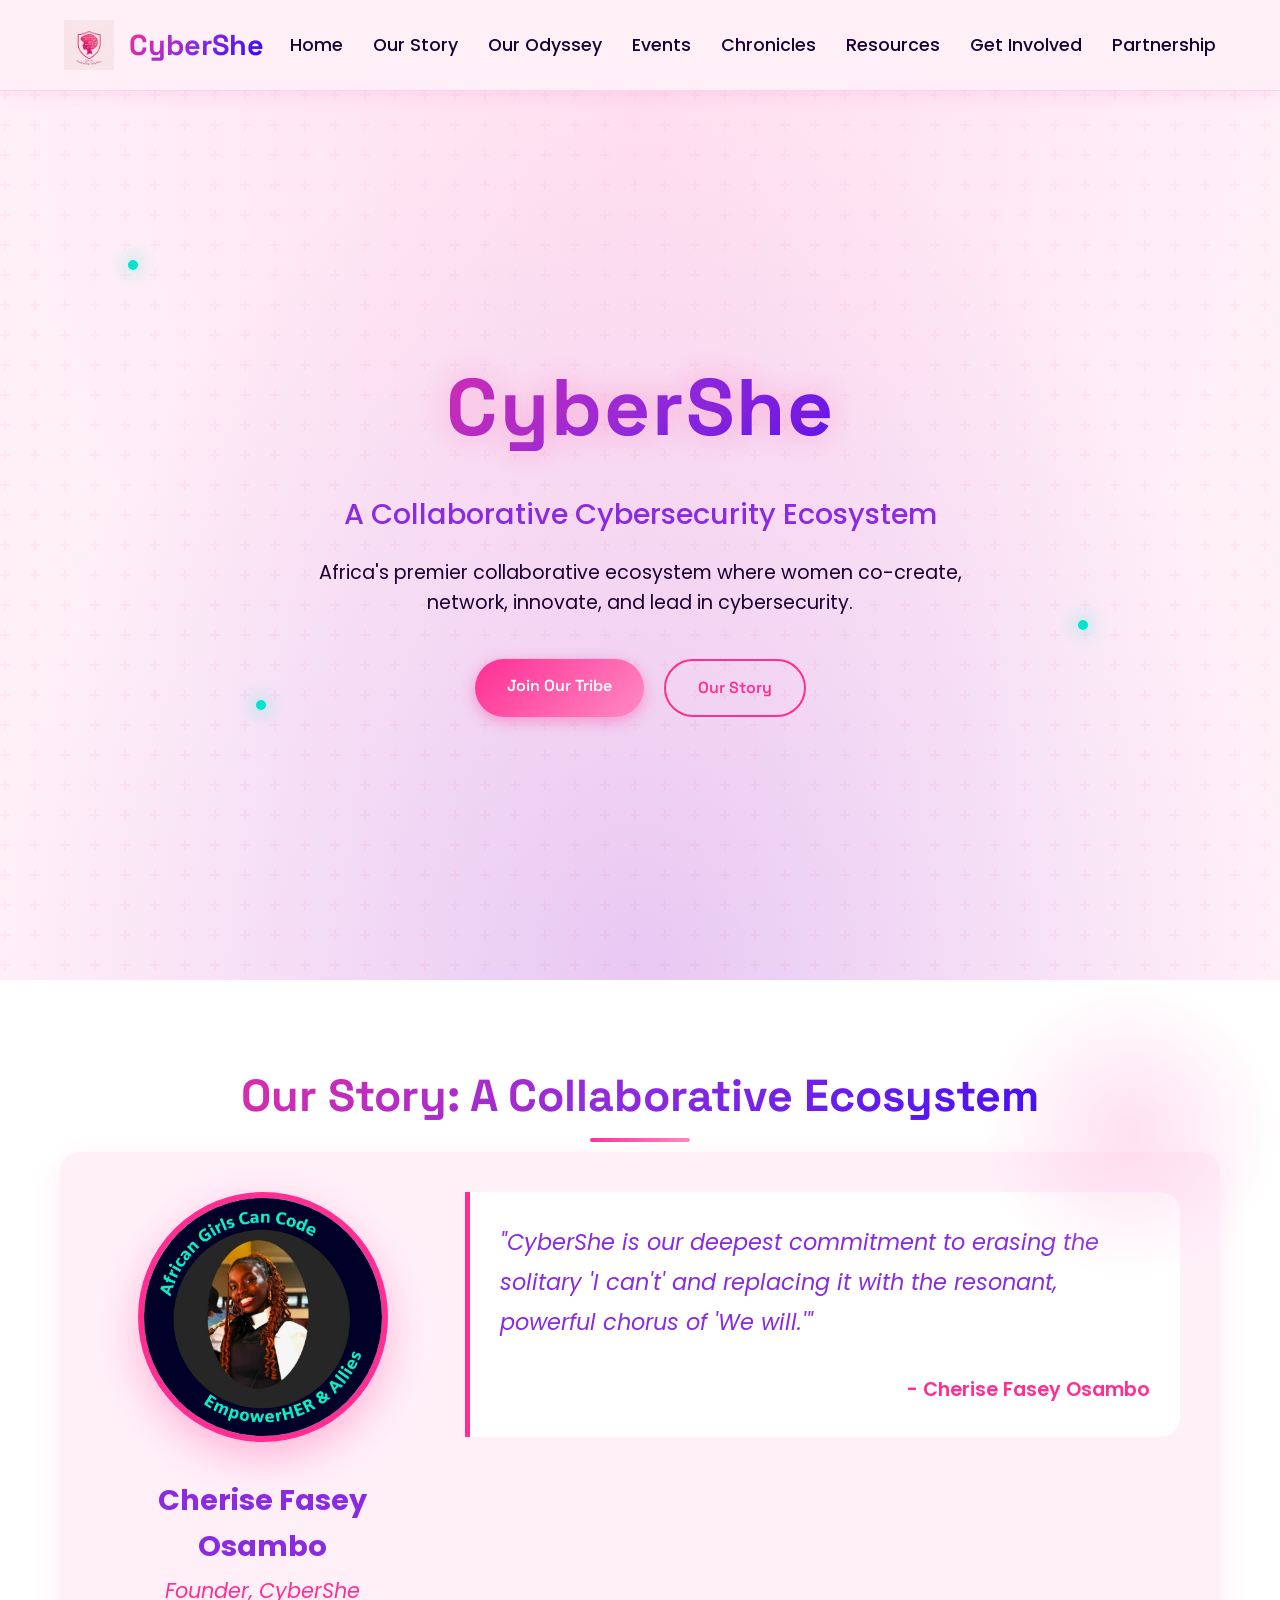
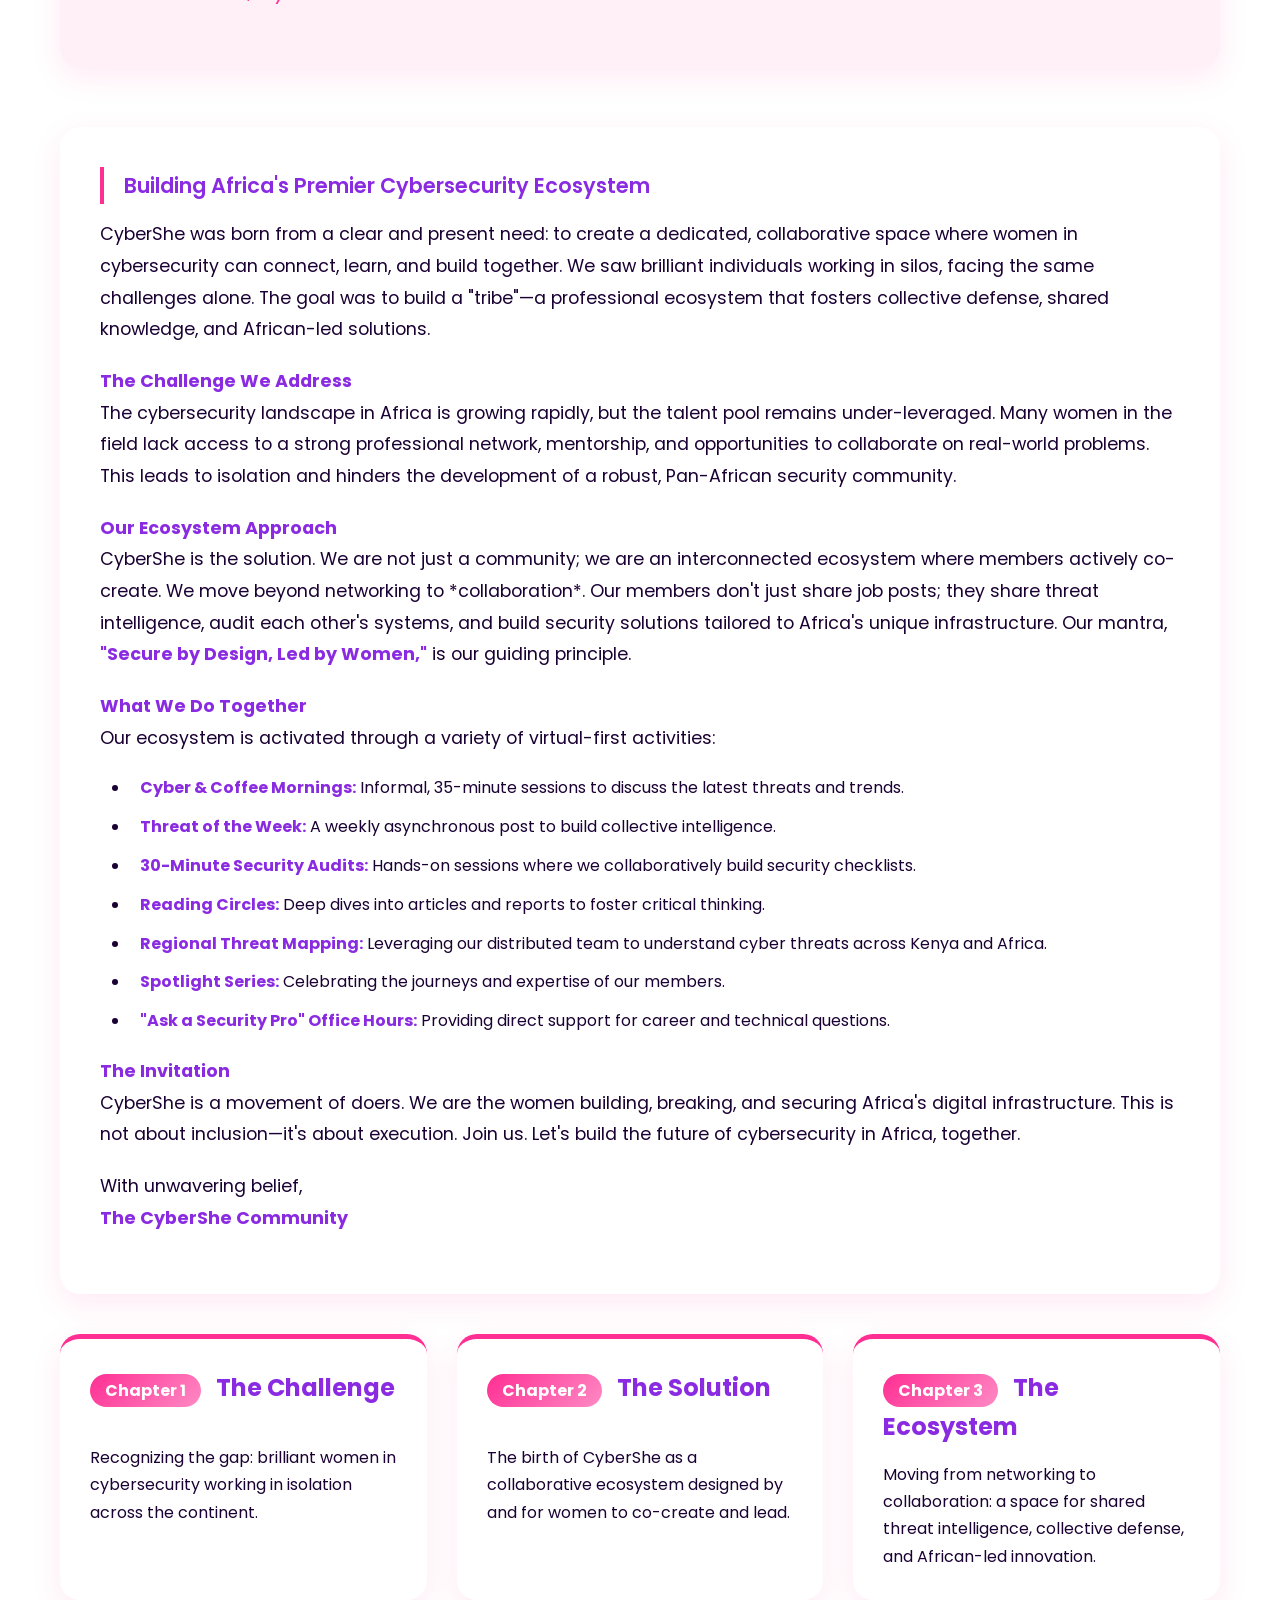
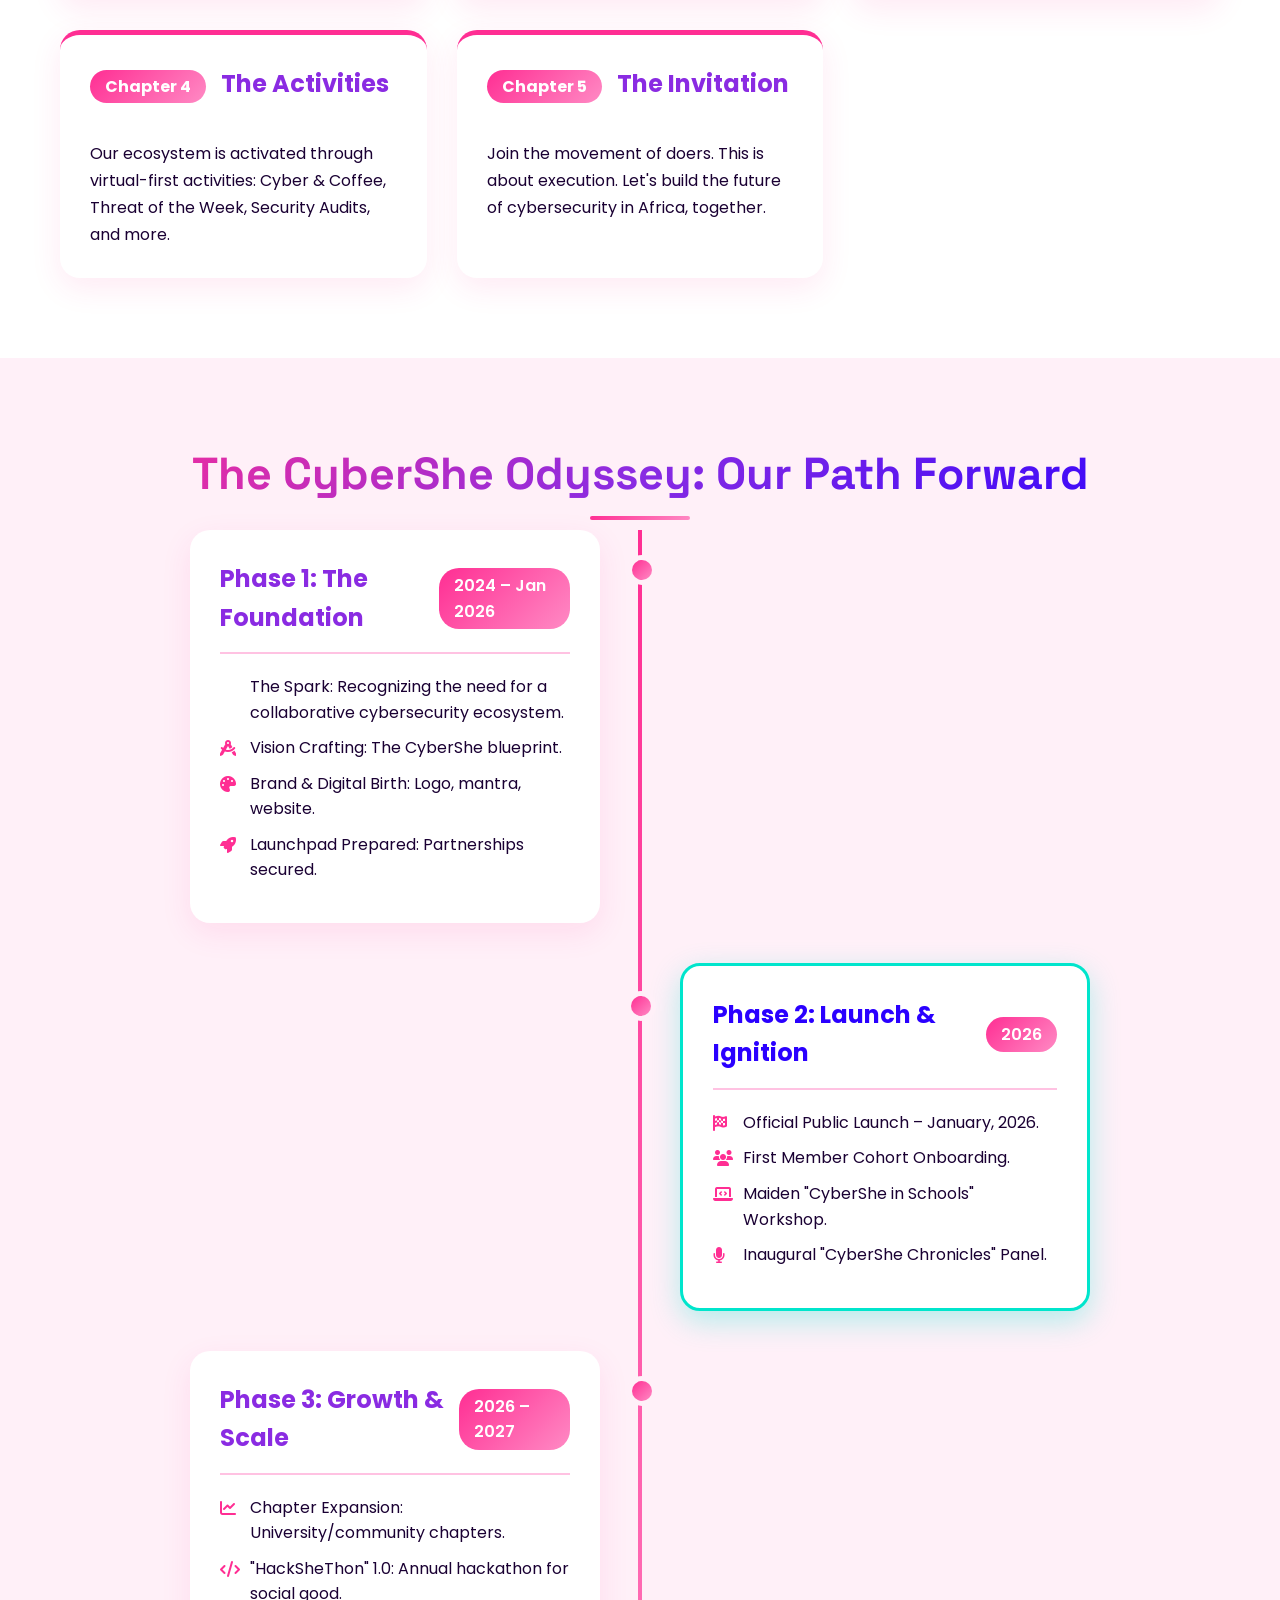
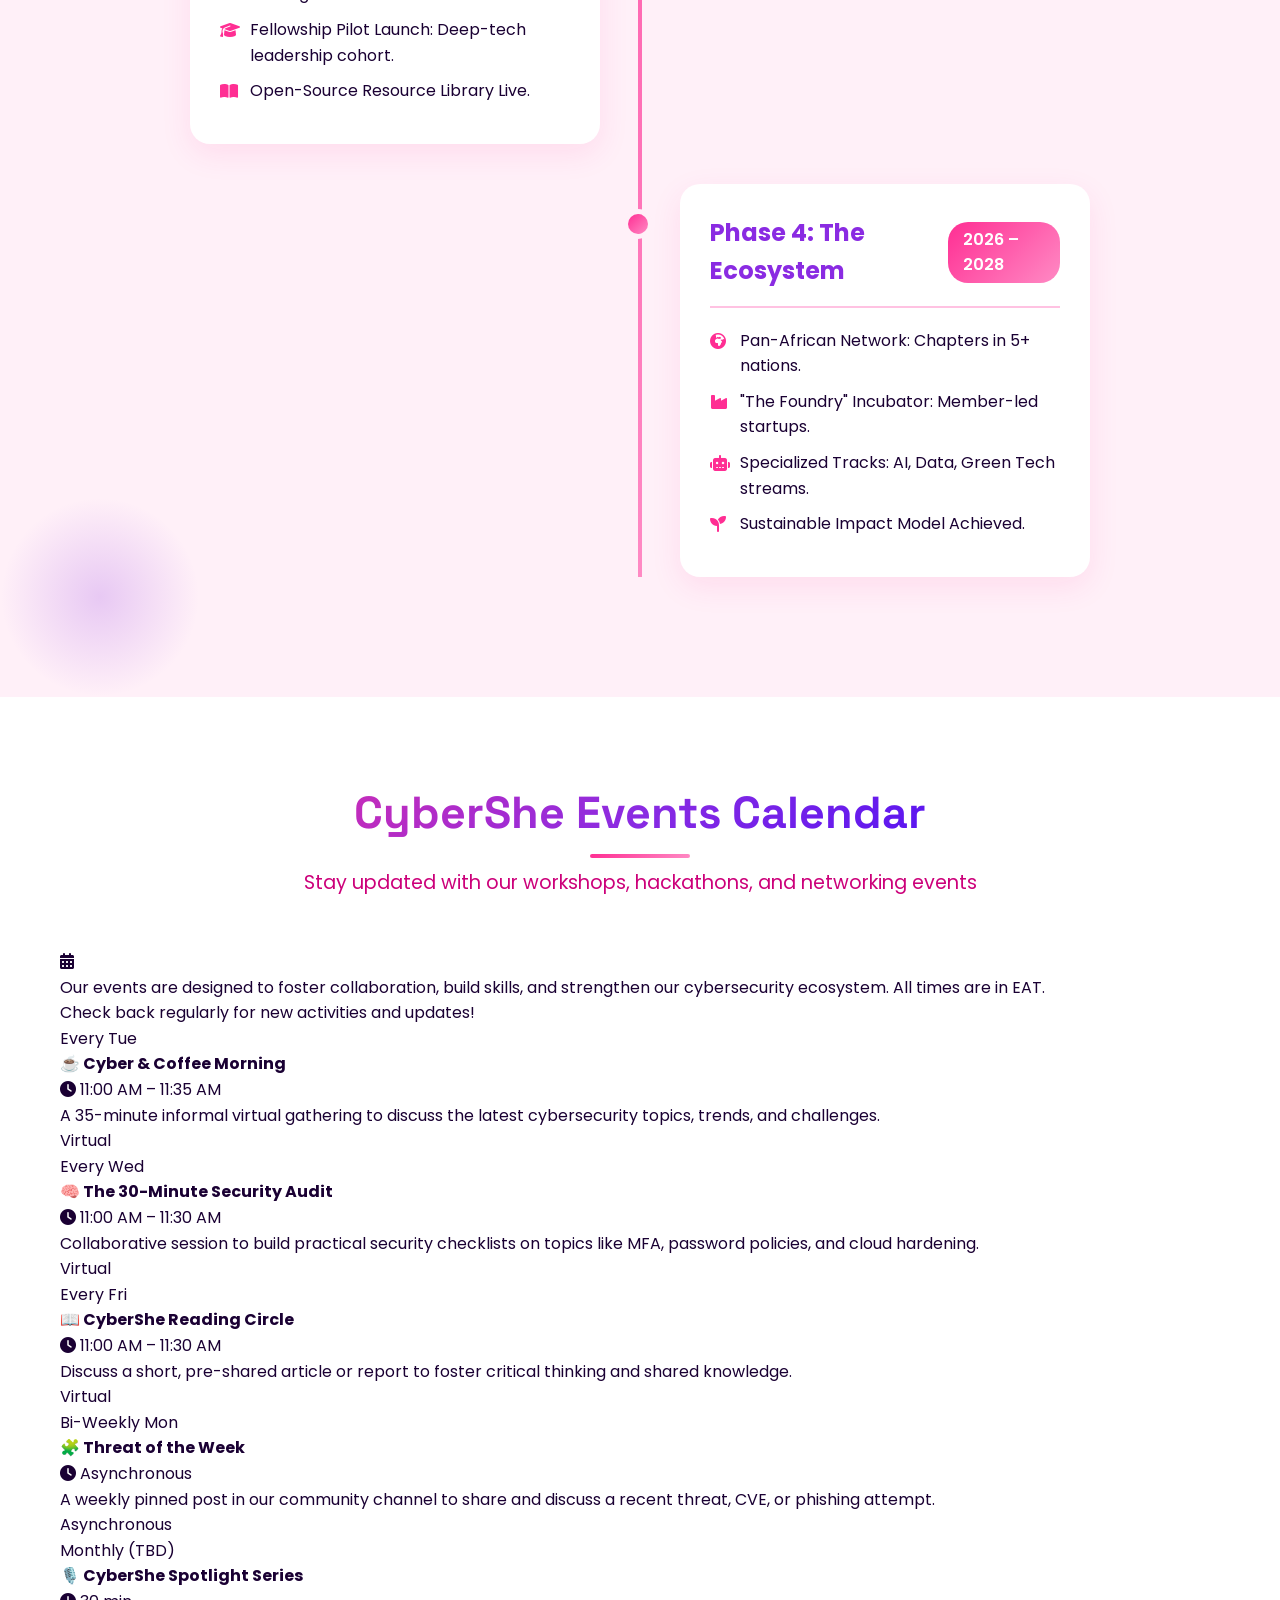
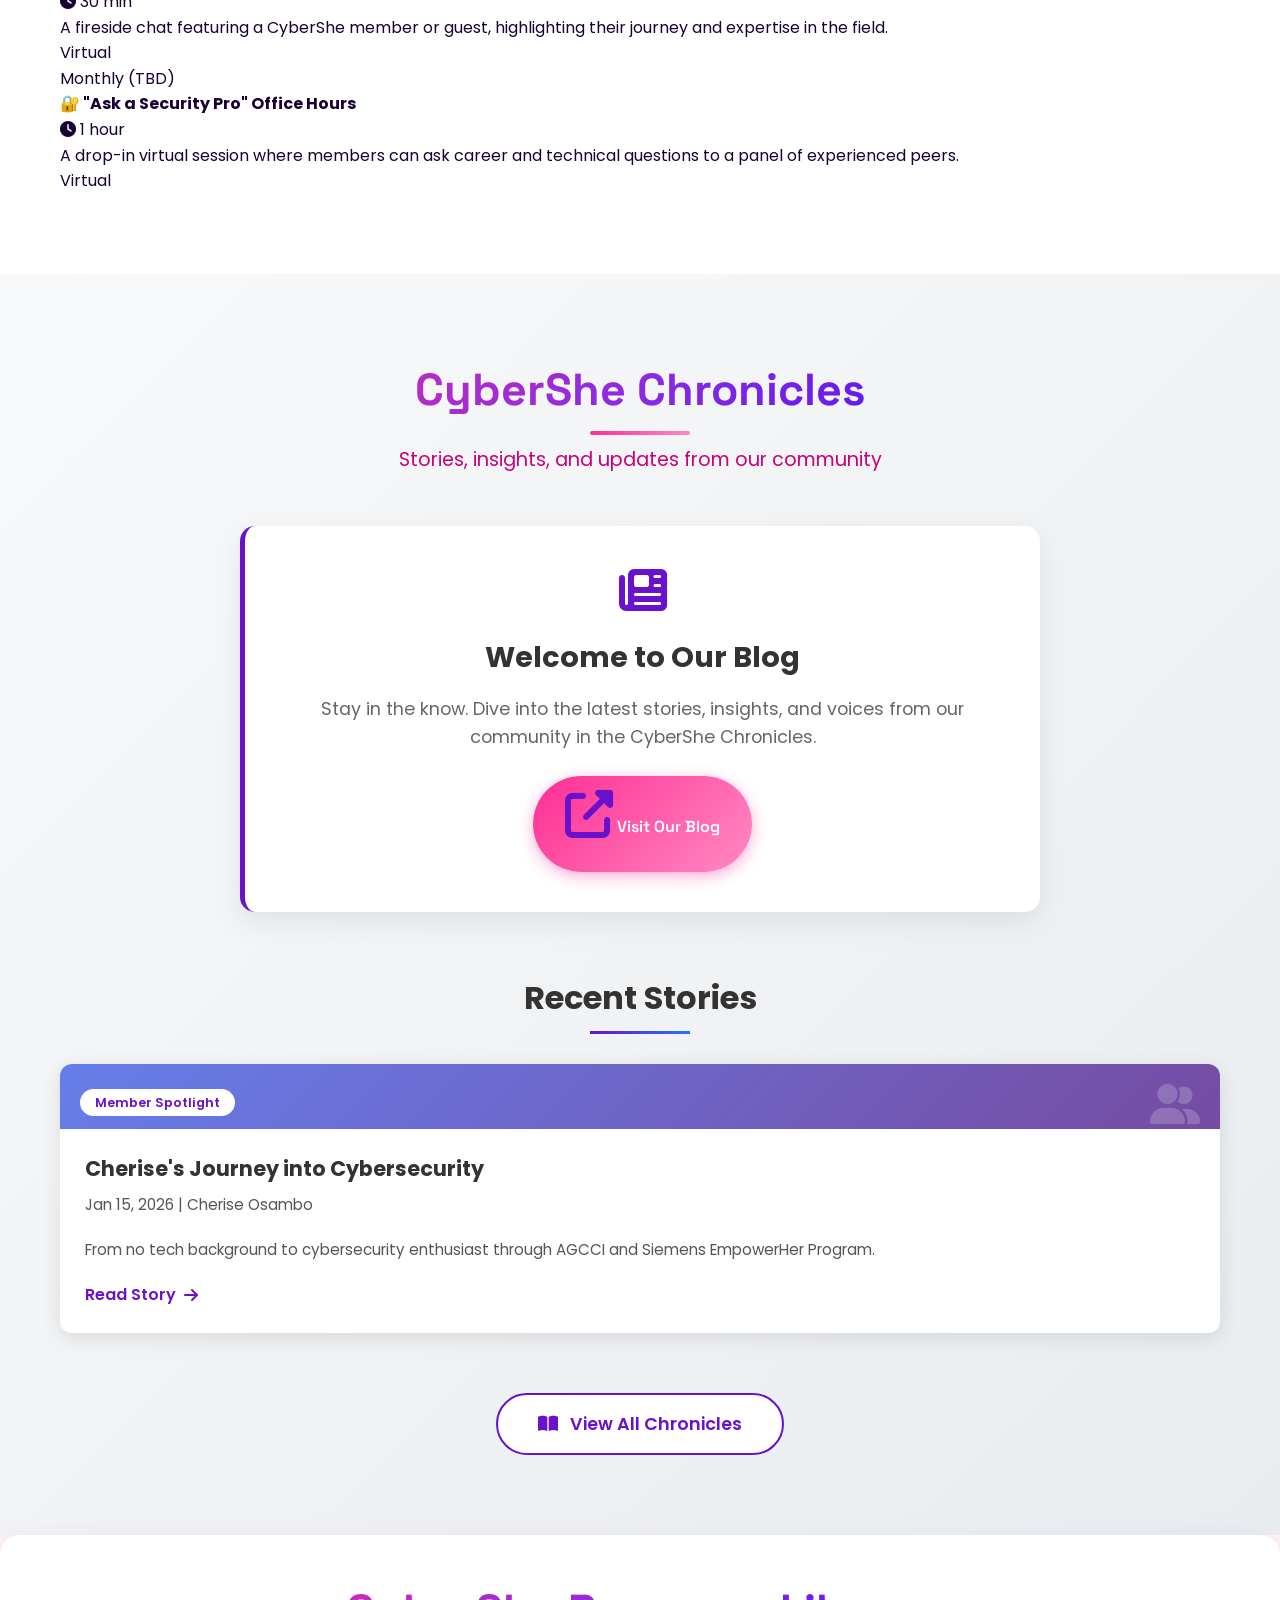
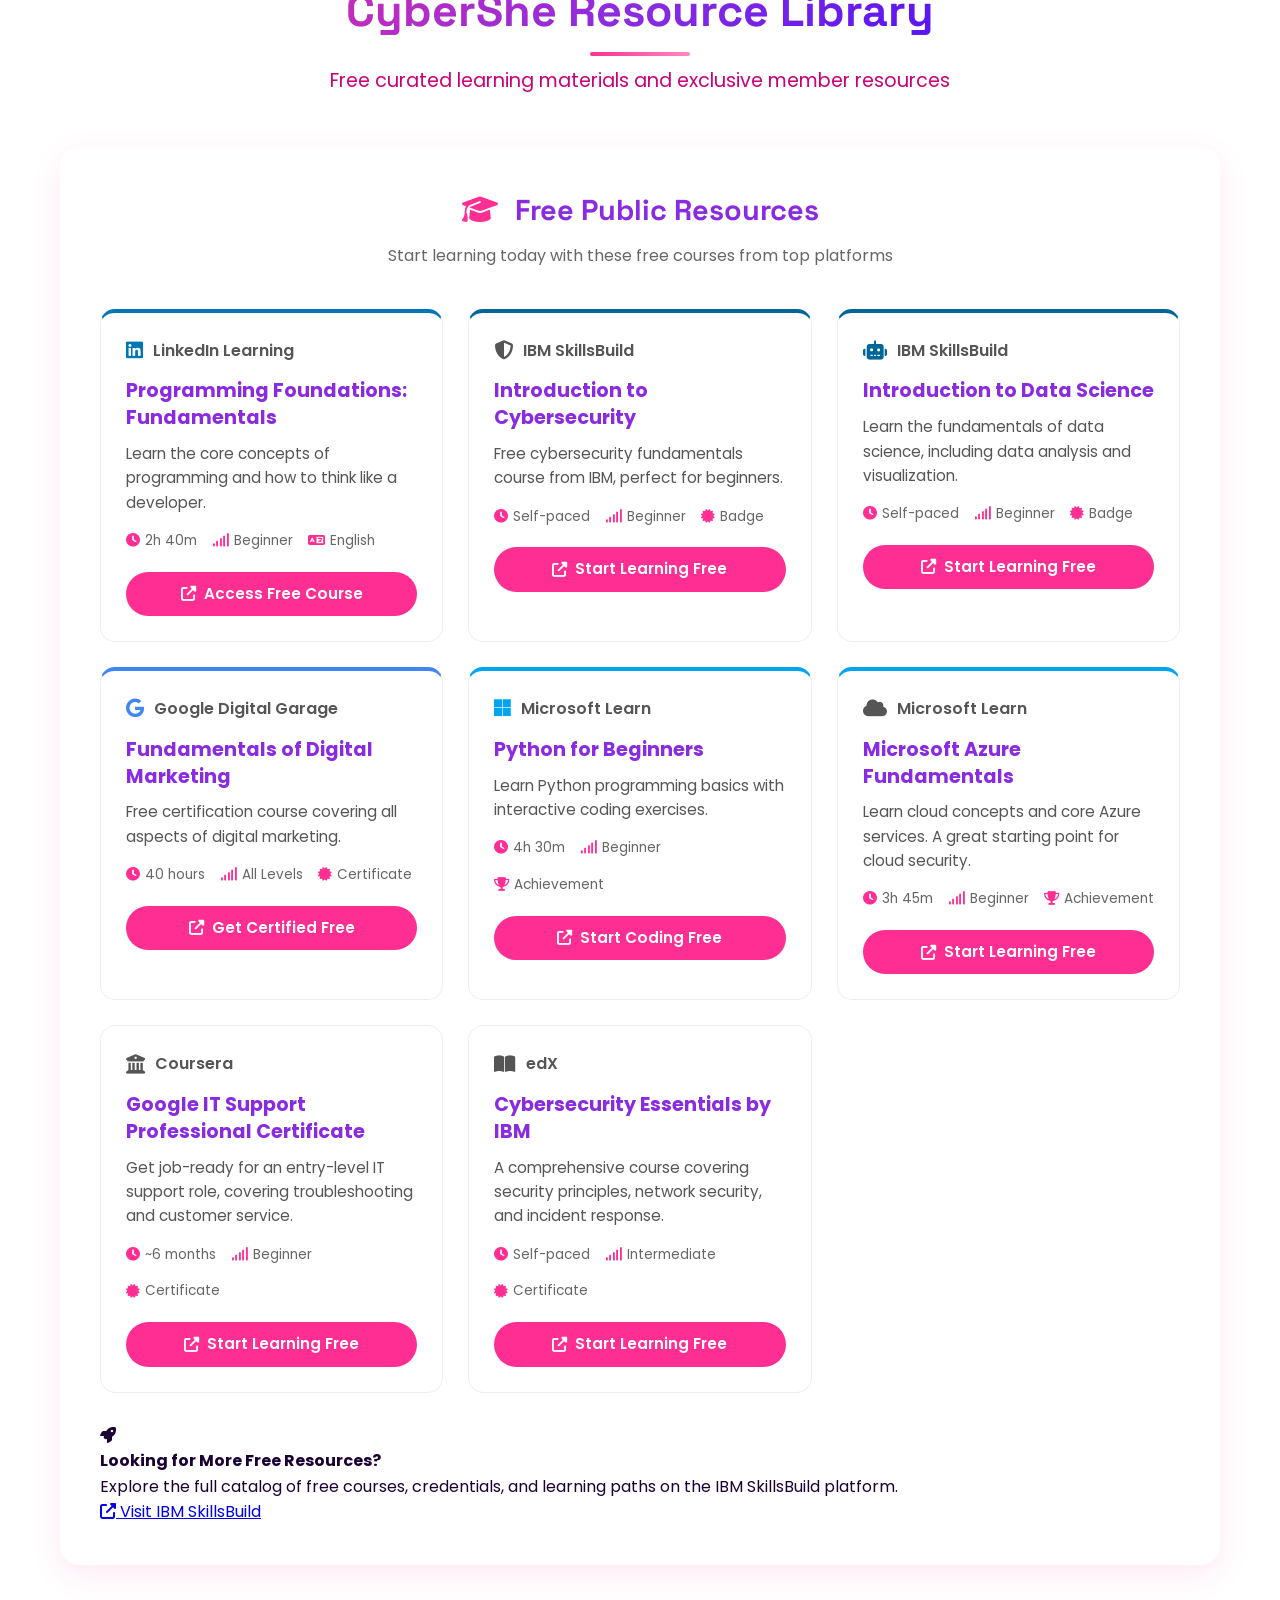
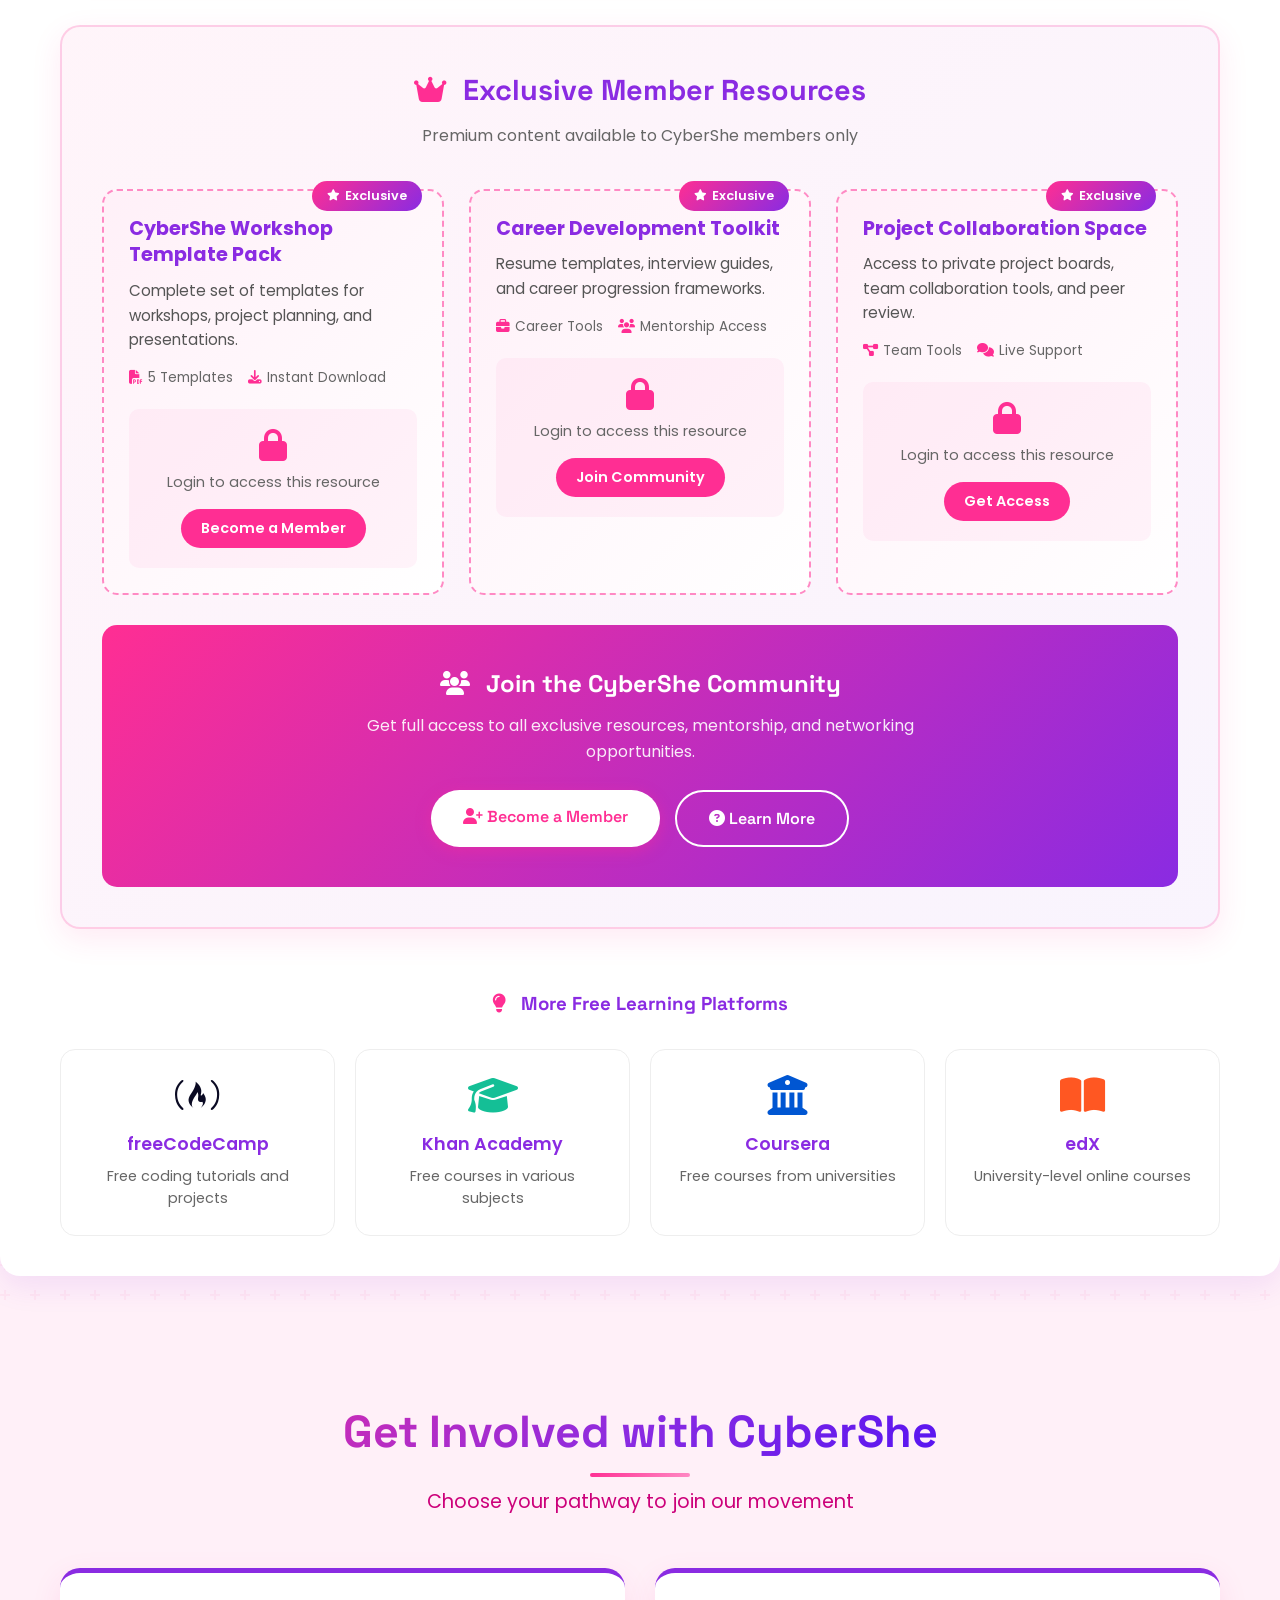
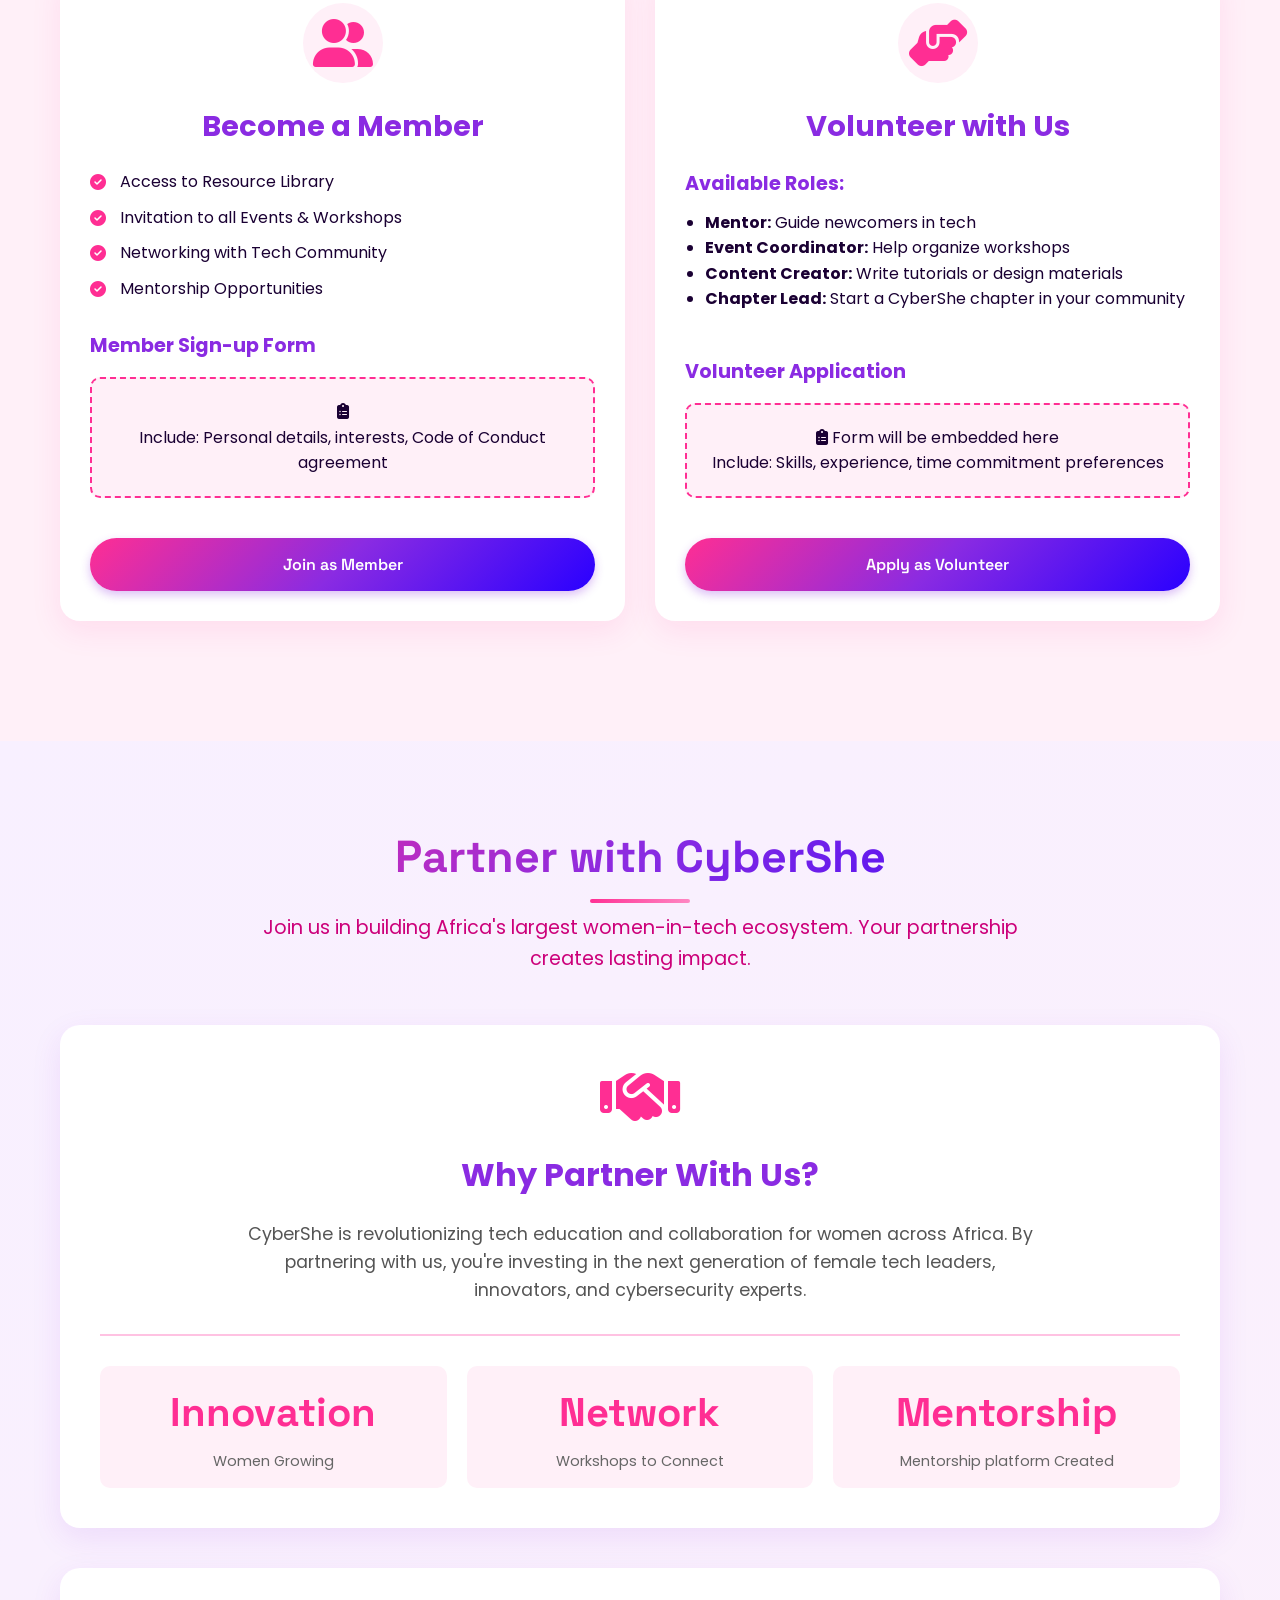
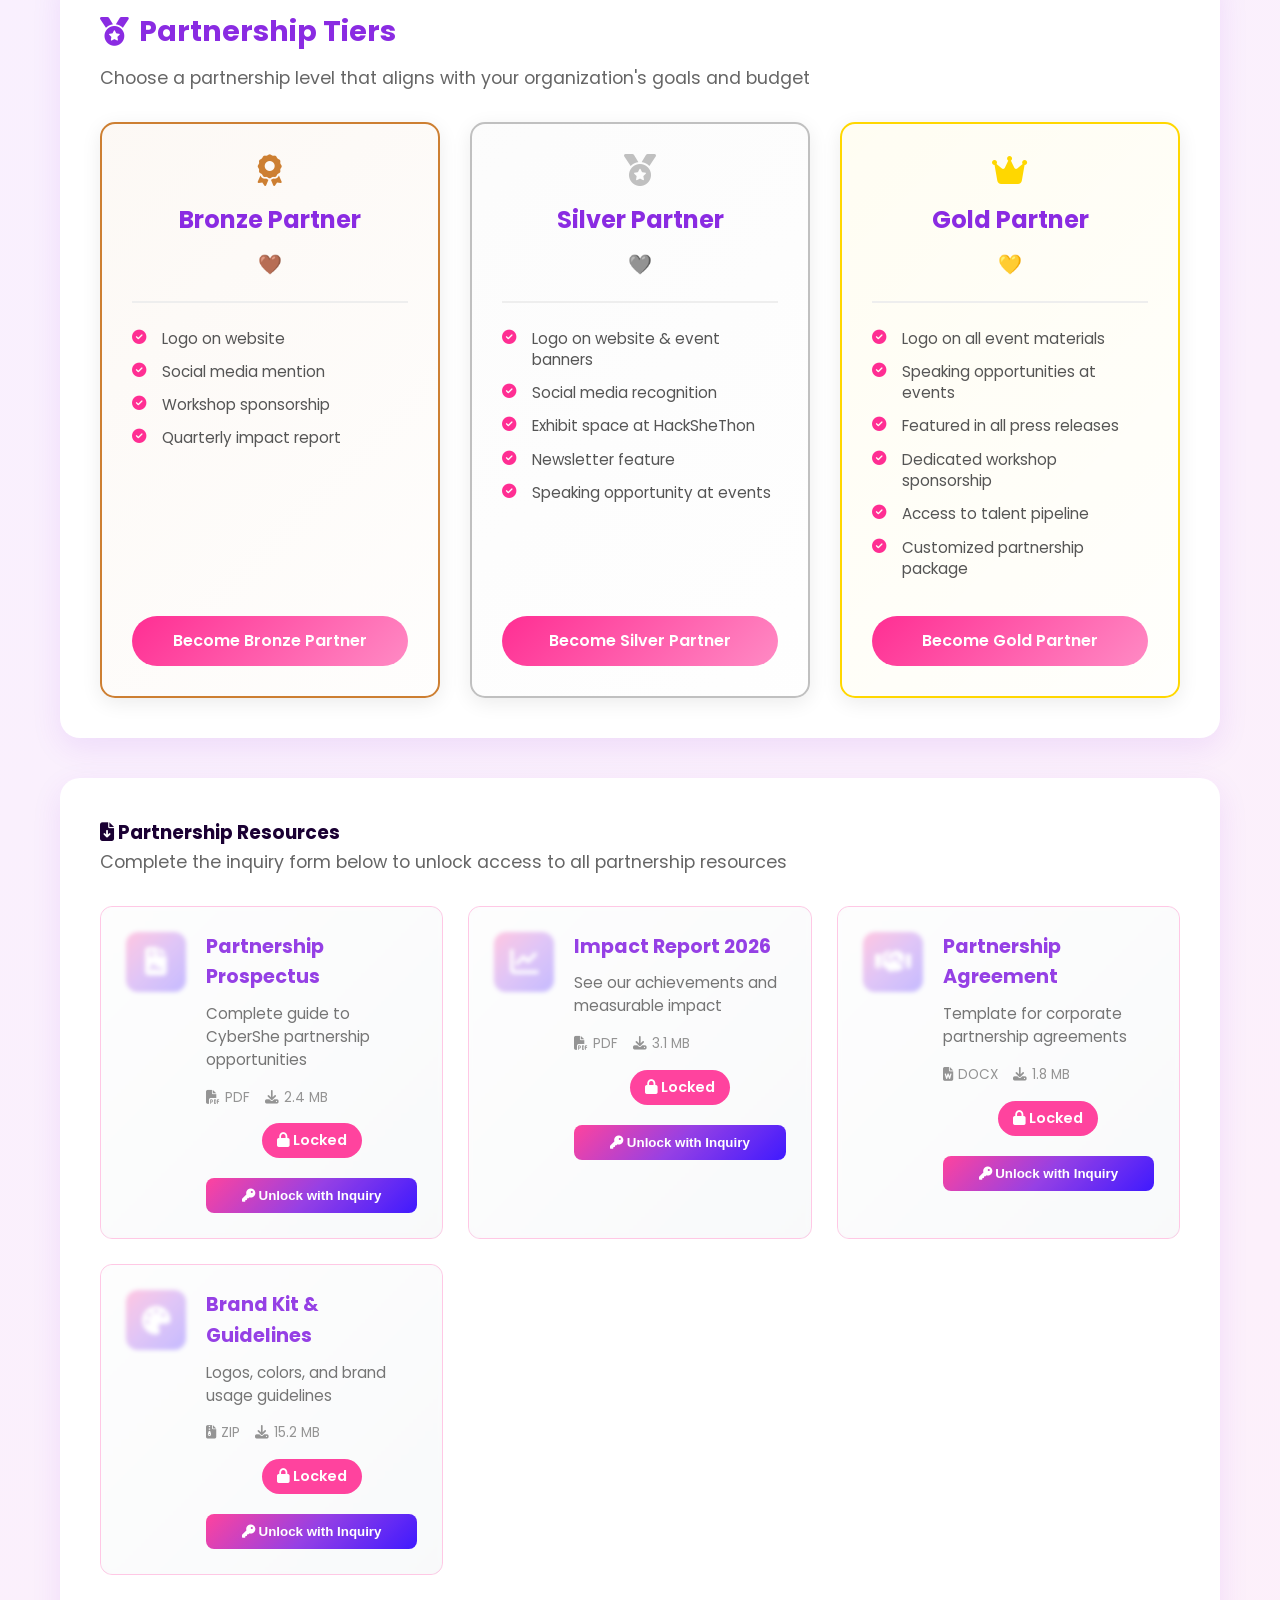
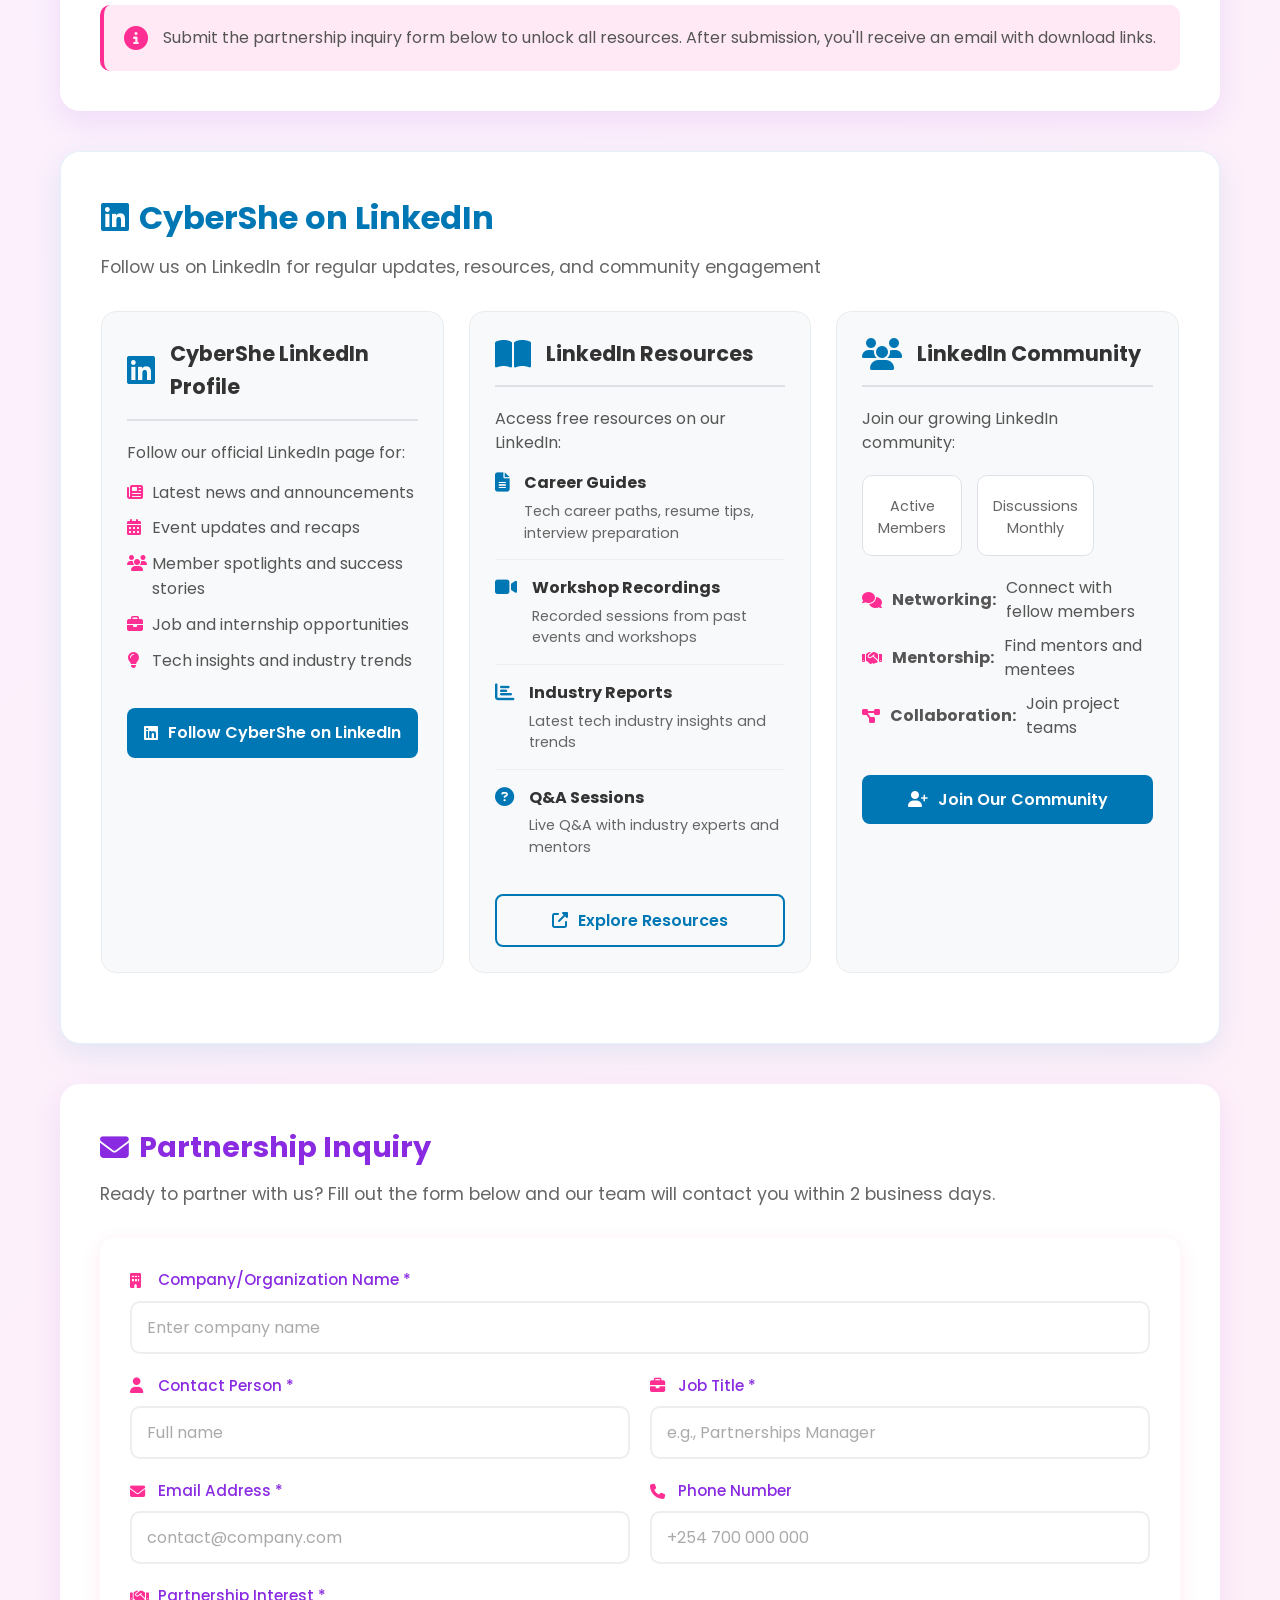
==== commit 2203ba81: "Update index.html Signed-off-by: Cher.seFa_sey <170605960+OsamboCherise@users.noreply.github.com>" ====
--- a/index.html
+++ b/index.html
@@ -3,7 +3,7 @@
 <head>
     <meta charset="UTF-8">
     <meta name="viewport" content="width=device-width, initial-scale=1.0">
-    <title>CyberShe: Empowering Women in Tech Through Collaboration, Innovation & Code</title>
+    <title>CyberShe: A Collaborative Cybersecurity Ecosystem</title>
     <link rel="stylesheet" href="style.css">
     <link rel="stylesheet" href="https://cdnjs.cloudflare.com/ajax/libs/font-awesome/6.4.0/css/all.min.css">
     <link href="https://fonts.googleapis.com/css2?family=Poppins:wght@300;400;500;600;700&family=Space+Grotesk:wght@400;500;700&display=swap" rel="stylesheet">
@@ -13,12 +13,11 @@
     <nav class="navbar">
         <div class="nav-container">
             <div class="logo-container">
-    <!-- CyberShe Logo -->
-    <a href="#home" class="logo-link">
-        <img src="CyberShe Logo.png" alt="CyberShe Logo" class="logo-img">
-        <span class="logo-text">CyberShe</span>
-    </a>
-</div>
+                <a href="#home" class="logo-link">
+                    <img src="CyberShe Logo.png" alt="CyberShe Logo" class="logo-img">
+                    <span class="logo-text">CyberShe</span>
+                </a>
+            </div>
             <ul class="nav-menu">
                 <li><a href="#home">Home</a></li>
                 <li><a href="#story">Our Story</a></li>
@@ -42,8 +41,8 @@
         <div class="hero-overlay">
             <div class="hero-content">
                 <h1 class="hero-title">CyberShe</h1>
-                <p class="hero-tagline">Empowering Women in Tech Through Collaboration, Innovation & Code</p>
-                <p class="hero-vision">Africa's premier collaborative ecosystem where women co-create, network, innovate, and lead in technology</p>
+                <p class="hero-tagline">A Collaborative Cybersecurity Ecosystem</p>
+                <p class="hero-vision">Africa's premier collaborative ecosystem where women co-create, network, innovate, and lead in cybersecurity.</p>
                 <div class="hero-buttons">
                     <a href="#get-involved" class="btn-primary">Join Our Tribe</a>
                     <a href="#story" class="btn-secondary">Our Story</a>
@@ -58,79 +57,74 @@
         </div>
     </section>
 
-    <!-- Our Story Section -->
+    <!-- Our Story Section (Refocused on the Ecosystem) -->
     <section id="story" class="section story-section">
         <div class="container">
-            <h2 class="section-title">Our Story: From a Spark to a Movement</h2>
+            <h2 class="section-title">Our Story: A Collaborative Ecosystem</h2>
             <div class="founder-intro">
                 <div class="founder-image-container">
                     <div class="founder-photo-wrapper">
-                        <!-- Add your founder photo here -->
                         <img src="FoundersPhoto.jpg" alt="Cherise Fasey Osambo" class="founder-photo">
                     </div>
                     <p class="founder-name">Cherise Fasey Osambo</p>
                     <p class="founder-title">Founder, CyberShe</p>
                 </div>
                 <div class="founder-quote">
-                    <p>"CyberShe is my deepest commitment to erasing the solitary 'I can't' and replacing it with the resonant, powerful chorus of 'We will.'"</p>
+                    <p>"CyberShe is our deepest commitment to erasing the solitary 'I can't' and replacing it with the resonant, powerful chorus of 'We will.'"</p>
                     <p class="founder-signature">- Cherise Fasey Osambo</p>
                 </div>
             </div>
             
-            <!-- Full Founder's Story -->
             <div class="full-story-content">
-                <p class="chapter-intro">Founder's Story: From a Spark to a Movement</p>
-<p>My name is <strong>Cherise Fasey Osambo</strong>, and if you were to ask me when CyberShe began, I'd tell you it started in those quiet moments of noticing a gap that shouldn't exist—between brilliant young women and the tech world they deserved to shape.</p>
-
-<p><strong>Chapter 1: The Two Realities</strong><br>
-My entry into tech was a dance between awe and isolation. While witnessing Africa's digital revolution, I sat with brilliant young women who saw tech as a distant, locked gate. Their creativity was boundless, yet a persistent whisper told them tech was "not for them." The confidence gap was real; access was unequal. A new narrative was needed—one to be lived, not just heard.</p>
-
-<p><strong>Chapter 2: The Lessons in the Journey</strong><br>
-Through African Girls Can Code, I saw proof: give girls tools, and they create. But after bootcamps, momentum faded. Where was the sustained community? As a Siemens EmpowerHer mentor, I witnessed the magic of shared experience—how encouragement turns doubt into determination. Yet even here, brilliant individuals worked in silos. The core issue wasn't talent scarcity; it was the lack of intentional, collaborative spaces designed by and for women.</p>
-
-<p><strong>Chapter 3: The Birth of a Belief</strong><br>
-A conviction took root: <strong>When women co-create, innovation thrives, scales, and heals.</strong> Building a secure future became our perfect metaphor. To secure our digital world, we need diverse builders. Women don't just need a seat at the table—we need our own tribe, our own forge. Thus, CyberShe was born—not as another program, but as an ecosystem.</p>
-
-<p><strong>Chapter 4: What CyberShe Is</strong><br>
-This is not just a tech club. It is a declaration:
-<ul>
-    <li>The "Night of Code" where laughter and keystrokes build prototypes for local clinics</li>
-    <li>The "HackSheThon" where young women from marginalized communities stand as architects of the future</li>
-    <li>Traveling workshops showing girls their digital footprint can be leadership, not just consumption</li>
-    <li>Panel discussions where seasoned CTOs pass microphones to first-year students</li>
-</ul>
-Our mantra, <strong>"Secure by Design, Led by Women,"</strong> beats at this mission's heart. We're building Africa's premier collaborative ecosystem where tech knowledge is our foundation, and community is our superpower.</p>
-
-<p><strong>Chapter 5: The Invitation</strong><br>
-CyberShe is my commitment to replacing "I can't" with "We will." This story has just begun. The next chapters await the names, ideas, and triumphs of every woman who joins this tribe. This is more than my story—this is the beginning of ours.</p>
-
-<p><strong>Join us. Let's build.</strong></p>
-
-<p>With unwavering belief,<br>
-<strong>Cherise Fasey Osambo</strong><br>
-Founder, CyberShe</p>
+                <p class="chapter-intro">Building Africa's Premier Cybersecurity Ecosystem</p>
+                <p>CyberShe was born from a clear and present need: to create a dedicated, collaborative space where women in cybersecurity can connect, learn, and build together. We saw brilliant individuals working in silos, facing the same challenges alone. The goal was to build a "tribe"—a professional ecosystem that fosters collective defense, shared knowledge, and African-led solutions.</p>
+
+                <p><strong>The Challenge We Address</strong><br>
+                The cybersecurity landscape in Africa is growing rapidly, but the talent pool remains under-leveraged. Many women in the field lack access to a strong professional network, mentorship, and opportunities to collaborate on real-world problems. This leads to isolation and hinders the development of a robust, Pan-African security community.</p>
+
+                <p><strong>Our Ecosystem Approach</strong><br>
+                CyberShe is the solution. We are not just a community; we are an interconnected ecosystem where members actively co-create. We move beyond networking to *collaboration*. Our members don't just share job posts; they share threat intelligence, audit each other's systems, and build security solutions tailored to Africa's unique infrastructure. Our mantra, <strong>"Secure by Design, Led by Women,"</strong> is our guiding principle.</p>
+
+                <p><strong>What We Do Together</strong><br>
+                Our ecosystem is activated through a variety of virtual-first activities:
+                <ul>
+                    <li><strong>Cyber & Coffee Mornings:</strong> Informal, 35-minute sessions to discuss the latest threats and trends.</li>
+                    <li><strong>Threat of the Week:</strong> A weekly asynchronous post to build collective intelligence.</li>
+                    <li><strong>30-Minute Security Audits:</strong> Hands-on sessions where we collaboratively build security checklists.</li>
+                    <li><strong>Reading Circles:</strong> Deep dives into articles and reports to foster critical thinking.</li>
+                    <li><strong>Regional Threat Mapping:</strong> Leveraging our distributed team to understand cyber threats across Kenya and Africa.</li>
+                    <li><strong>Spotlight Series:</strong> Celebrating the journeys and expertise of our members.</li>
+                    <li><strong>"Ask a Security Pro" Office Hours:</strong> Providing direct support for career and technical questions.</li>
+                </ul>
+                </p>
+
+                <p><strong>The Invitation</strong><br>
+                CyberShe is a movement of doers. We are the women building, breaking, and securing Africa's digital infrastructure. This is not about inclusion—it's about execution. Join us. Let's build the future of cybersecurity in Africa, together.</p>
+
+                <p>With unwavering belief,<br>
+                <strong>The CyberShe Community</strong></p>
             </div>
             
             <div class="story-chapters">
                 <div class="chapter">
-                    <h3><span class="chapter-number">Chapter 1</span> The Two Realities</h3>
-                    <p>A dance between awe and isolation - witnessing digital potential while seeing brilliant young women who saw tech as a distant, locked gate.</p>
+                    <h3><span class="chapter-number">Chapter 1</span> The Challenge</h3>
+                    <p>Recognizing the gap: brilliant women in cybersecurity working in isolation across the continent.</p>
                 </div>
                 <div class="chapter">
-                    <h3><span class="chapter-number">Chapter 2</span> The Lessons in the Journey</h3>
-                    <p>From African Girls Can Code to Siemens EmpowerHer Program - discovering the power of shared experience and the need for collaborative spaces.</p>
+                    <h3><span class="chapter-number">Chapter 2</span> The Solution</h3>
+                    <p>The birth of CyberShe as a collaborative ecosystem designed by and for women to co-create and lead.</p>
                 </div>
                 <div class="chapter">
-                    <h3><span class="chapter-number">Chapter 3</span> The Birth of a Belief</h3>
-                    <p>The conviction that when women co-create, innovation thrives, scales, and heals. The birth of CyberShe as an ecosystem, not just a program.</p>
+                    <h3><span class="chapter-number">Chapter 3</span> The Ecosystem</h3>
+                    <p>Moving from networking to collaboration: a space for shared threat intelligence, collective defense, and African-led innovation.</p>
                 </div>
                 <div class="chapter">
-                    <h3><span class="chapter-number">Chapter 4</span> What CyberShe Is</h3>
-                    <p>A declaration. The "Night of Code", "HackSheThon", traveling workshops, and panel discussions. Our mantra: "Secure by Design, Led by Women".</p>
+                    <h3><span class="chapter-number">Chapter 4</span> The Activities</h3>
+                    <p>Our ecosystem is activated through virtual-first activities: Cyber & Coffee, Threat of the Week, Security Audits, and more.</p>
                 </div>
                 <div class="chapter">
                     <h3><span class="chapter-number">Chapter 5</span> The Invitation</h3>
-                    <p>This story has only just begun. The next chapters are blank pages, waiting for the names, ideas, and triumphs of every woman who joins this tribe.</p>
+                    <p>Join the movement of doers. This is about execution. Let's build the future of cybersecurity in Africa, together.</p>
                 </div>
             </div>
         </div>
@@ -147,10 +141,10 @@
                         <span class="phase-date">2024 – Jan 2026</span>
                     </div>
                     <ul class="phase-items">
-                        <li><i class="fas fa-sparkles"></i> The Spark: Cherise's journey through African Girls Can Code & Siemens EmpowerHer</li>
-                        <li><i class="fas fa-drafting-compass"></i> Vision Crafting: The CyberShe blueprint</li>
-                        <li><i class="fas fa-palette"></i> Brand & Digital Birth: Logo, mantra, website</li>
-                        <li><i class="fas fa-rocket"></i> Launchpad Prepared: Partnerships secured</li>
+                        <li><i class="fas fa-sparkles"></i> The Spark: Recognizing the need for a collaborative cybersecurity ecosystem.</li>
+                        <li><i class="fas fa-drafting-compass"></i> Vision Crafting: The CyberShe blueprint.</li>
+                        <li><i class="fas fa-palette"></i> Brand & Digital Birth: Logo, mantra, website.</li>
+                        <li><i class="fas fa-rocket"></i> Launchpad Prepared: Partnerships secured.</li>
                     </ul>
                 </div>
                 
@@ -160,10 +154,10 @@
                         <span class="phase-date">2026</span>
                     </div>
                     <ul class="phase-items">
-                        <li><i class="fas fa-flag-checkered"></i> Official Public Launch – January, 2026</li>
-                        <li><i class="fas fa-users"></i> First Member Cohort Onboarding</li>
-                        <li><i class="fas fa-laptop-code"></i> Maiden "CyberShe in Schools" Workshop</li>
-                        <li><i class="fas fa-microphone"></i> Inaugural "CyberShe Chronicles" Panel</li>
+                        <li><i class="fas fa-flag-checkered"></i> Official Public Launch – January, 2026.</li>
+                        <li><i class="fas fa-users"></i> First Member Cohort Onboarding.</li>
+                        <li><i class="fas fa-laptop-code"></i> Maiden "CyberShe in Schools" Workshop.</li>
+                        <li><i class="fas fa-microphone"></i> Inaugural "CyberShe Chronicles" Panel.</li>
                     </ul>
                 </div>
                 
@@ -173,10 +167,10 @@
                         <span class="phase-date">2026 – 2027</span>
                     </div>
                     <ul class="phase-items">
-                        <li><i class="fas fa-chart-line"></i> Chapter Expansion: University/community chapters</li>
-                        <li><i class="fas fa-code"></i> "HackSheThon" 1.0: Annual hackathon for social good</li>
-                        <li><i class="fas fa-graduation-cap"></i> Fellowship Pilot Launch: Deep-tech leadership cohort</li>
-                        <li><i class="fas fa-book-open"></i> Open-Source Resource Library Live</li>
+                        <li><i class="fas fa-chart-line"></i> Chapter Expansion: University/community chapters.</li>
+                        <li><i class="fas fa-code"></i> "HackSheThon" 1.0: Annual hackathon for social good.</li>
+                        <li><i class="fas fa-graduation-cap"></i> Fellowship Pilot Launch: Deep-tech leadership cohort.</li>
+                        <li><i class="fas fa-book-open"></i> Open-Source Resource Library Live.</li>
                     </ul>
                 </div>
                 
@@ -186,31 +180,114 @@
                         <span class="phase-date">2026 – 2028</span>
                     </div>
                     <ul class="phase-items">
-                        <li><i class="fas fa-globe-africa"></i> Pan-African Network: Chapters in 5+ nations</li>
-                        <li><i class="fas fa-industry"></i> "The Foundry" Incubator: Member-led startups</li>
-                        <li><i class="fas fa-robot"></i> Specialized Tracks: AI, Data, Green Tech streams</li>
-                        <li><i class="fas fa-seedling"></i> Sustainable Impact Model Achieved</li>
+                        <li><i class="fas fa-globe-africa"></i> Pan-African Network: Chapters in 5+ nations.</li>
+                        <li><i class="fas fa-industry"></i> "The Foundry" Incubator: Member-led startups.</li>
+                        <li><i class="fas fa-robot"></i> Specialized Tracks: AI, Data, Green Tech streams.</li>
+                        <li><i class="fas fa-seedling"></i> Sustainable Impact Model Achieved.</li>
                     </ul>
                 </div>
             </div>
         </div>
     </section>
 
-    <!-- Events Section -->
+    <!-- Events Section (Updated with Custom List) -->
     <section id="events" class="section events-section">
         <div class="container">
             <h2 class="section-title">CyberShe Events Calendar</h2>
             <p class="section-subtitle">Stay updated with our workshops, hackathons, and networking events</p>
             
-            <!-- Google Calendar Embed Instructions -->
-            <div class="calendar-instructions">
-                <h3><i class="fas fa-calendar-alt"></i>Below is Our Events Calendar</h3>
-                <p class="note">All changes automatically appear here within minutes!</p>
-            </div>
-            
-            <!-- Google Calendar Embed -->
-            <div class="calendar-embed">
-                <iframe src="https://calendar.google.com/calendar/embed?src=c6a65ac369c04a635002014e2bf10bf06c62a1a8e740aa62f7f6e34ec78ed0f3%40group.calendar.google.com&ctz=Africa%2FNairobi" style="border: 0" width="800" height="600" frameborder="0" scrolling="no"></iframe>
+            <div class="custom-events-container">
+                <div class="events-intro">
+                    <i class="fas fa-calendar-alt"></i>
+                    <p>Our events are designed to foster collaboration, build skills, and strengthen our cybersecurity ecosystem. All times are in EAT.</p>
+                    <p>Check back regularly for new activities and updates!</p>
+                </div>
+
+                <div class="events-grid">
+                    <!-- Event 1 -->
+                    <div class="event-card">
+                        <div class="event-date">
+                            <span class="day">Every</span>
+                            <span class="day-number">Tue</span>
+                        </div>
+                        <div class="event-details">
+                            <h4>☕ Cyber & Coffee Morning</h4>
+                            <p class="event-time"><i class="fas fa-clock"></i> 11:00 AM – 11:35 AM</p>
+                            <p class="event-desc">A 35-minute informal virtual gathering to discuss the latest cybersecurity topics, trends, and challenges.</p>
+                            <span class="event-tag virtual">Virtual</span>
+                        </div>
+                    </div>
+
+                    <!-- Event 2 -->
+                    <div class="event-card">
+                        <div class="event-date">
+                            <span class="day">Every</span>
+                            <span class="day-number">Wed</span>
+                        </div>
+                        <div class="event-details">
+                            <h4>🧠 The 30-Minute Security Audit</h4>
+                            <p class="event-time"><i class="fas fa-clock"></i> 11:00 AM – 11:30 AM</p>
+                            <p class="event-desc">Collaborative session to build practical security checklists on topics like MFA, password policies, and cloud hardening.</p>
+                            <span class="event-tag virtual">Virtual</span>
+                        </div>
+                    </div>
+
+                    <!-- Event 3 -->
+                    <div class="event-card">
+                        <div class="event-date">
+                            <span class="day">Every</span>
+                            <span class="day-number">Fri</span>
+                        </div>
+                        <div class="event-details">
+                            <h4>📖 CyberShe Reading Circle</h4>
+                            <p class="event-time"><i class="fas fa-clock"></i> 11:00 AM – 11:30 AM</p>
+                            <p class="event-desc">Discuss a short, pre-shared article or report to foster critical thinking and shared knowledge.</p>
+                            <span class="event-tag virtual">Virtual</span>
+                        </div>
+                    </div>
+
+                    <!-- Event 4 -->
+                    <div class="event-card">
+                        <div class="event-date">
+                            <span class="day">Bi-Weekly</span>
+                            <span class="day-number">Mon</span>
+                        </div>
+                        <div class="event-details">
+                            <h4>🧩 Threat of the Week</h4>
+                            <p class="event-time"><i class="fas fa-clock"></i> Asynchronous</p>
+                            <p class="event-desc">A weekly pinned post in our community channel to share and discuss a recent threat, CVE, or phishing attempt.</p>
+                            <span class="event-tag async">Asynchronous</span>
+                        </div>
+                    </div>
+
+                    <!-- Event 5 -->
+                    <div class="event-card">
+                        <div class="event-date">
+                            <span class="day">Monthly</span>
+                            <span class="day-number">(TBD)</span>
+                        </div>
+                        <div class="event-details">
+                            <h4>🎙️ CyberShe Spotlight Series</h4>
+                            <p class="event-time"><i class="fas fa-clock"></i> 30 min</p>
+                            <p class="event-desc">A fireside chat featuring a CyberShe member or guest, highlighting their journey and expertise in the field.</p>
+                            <span class="event-tag virtual">Virtual</span>
+                        </div>
+                    </div>
+
+                    <!-- Event 6 -->
+                    <div class="event-card">
+                        <div class="event-date">
+                            <span class="day">Monthly</span>
+                            <span class="day-number">(TBD)</span>
+                        </div>
+                        <div class="event-details">
+                            <h4>🔐 "Ask a Security Pro" Office Hours</h4>
+                            <p class="event-time"><i class="fas fa-clock"></i> 1 hour</p>
+                            <p class="event-desc">A drop-in virtual session where members can ask career and technical questions to a panel of experienced peers.</p>
+                            <span class="event-tag virtual">Virtual</span>
+                        </div>
+                    </div>
+                </div>
             </div>
         </div>
     </section>
@@ -221,7 +298,6 @@
             <h2 class="section-title">CyberShe Chronicles</h2>
             <p class="section-subtitle">Stories, insights, and updates from our community</p>
             
-            <!-- Blog Introduction -->
             <div class="blog-intro">
                 <div class="intro-box">
                     <i class="fas fa-newspaper"></i>
@@ -237,8 +313,7 @@
             <div class="blog-preview">
                 <h3 class="preview-title">Recent Stories</h3>
                 <div class="preview-grid">
-                    
-                    <!-- Post 1 -->
+                    <!-- Only Cherise's Journey remains -->
                     <div class="preview-card">
                         <div class="card-header">
                             <span class="category-badge">Member Spotlight</span>
@@ -247,32 +322,15 @@
                         <div class="card-content">
                             <h4>Cherise's Journey into Cybersecurity</h4>
                             <p class="card-meta">Jan 15, 2026 | Cherise Osambo</p>
-                            <p>From no tech background to cybersecurity enthusiast through AGCCI and SiemensEmpowerHer Program.</p>
+                            <p>From no tech background to cybersecurity enthusiast through AGCCI and Siemens EmpowerHer Program.</p>
                             <a href="https://osambocherise.github.io/CheriseJourney/" class="card-link">
                                 Read Story <i class="fas fa-arrow-right"></i>
                             </a>
                         </div>
                     </div>
-                    
-                    <!-- Post 2 -->
-                    <div class="preview-card">
-                        <div class="card-header">
-                            <span class="category-badge">Events</span>
-                            <i class="fas fa-code card-icon"></i>
-                        </div>
-                        <div class="card-content">
-                            <h4>First Night of Code Event</h4>
-                            <p class="card-meta">August, 2025 | Cherise,O.</p>
-                            <p>See what members built in just one night - an amazing experience for foundational growth.</p>
-                            <a href="https://www.linkedin.com/posts/activity-7381983776056356864-JTTv?utm_source=share&utm_medium=member_desktop&rcm=ACoAAETe52kBYuUJ4RrZrjxpKJYzhiO7AXU65LE" class="card-link">
-                                Read Story <i class="fas fa-arrow-right"></i>
-                            </a>
-                        </div>
-                    </div>
-                </div>
-            </div>
-            
-            <!-- View All Button -->
+                </div>
+            </div>
+            
             <div class="view-all-container">
                 <a href="https://osambocherise.github.io/cybershe-chronicles/" class="btn-view-all">
                     <i class="fas fa-book-open"></i> View All Chronicles
@@ -281,13 +339,12 @@
         </div>
     </section>
 
-    <!-- Resource Library Section -->
+    <!-- Resource Library Section (Expanded) -->
     <section id="resources" class="section resources-section">
         <div class="container">
             <h2 class="section-title">CyberShe Resource Library</h2>
             <p class="section-subtitle">Free curated learning materials and exclusive member resources</p>
             
-            <!-- Free Public Resources -->
             <div class="resources-category">
                 <div class="category-header">
                     <h3><i class="fas fa-graduation-cap"></i> Free Public Resources</h3>
@@ -295,7 +352,7 @@
                 </div>
                 
                 <div class="resource-grid">
-                    <!-- LinkedIn Learning Free Courses -->
+                    <!-- Resource 1 -->
                     <div class="resource-card linkedin">
                         <div class="resource-platform">
                             <i class="fab fa-linkedin"></i>
@@ -308,17 +365,13 @@
                             <span><i class="fas fa-signal"></i> Beginner</span>
                             <span><i class="fas fa-language"></i> English</span>
                         </div>
-                        <a href="https://www.linkedin.com/learning/programming-foundations-fundamentals" 
-                           target="_blank" 
-                           class="resource-link">
-                            <i class="fas fa-external-link-alt"></i> Access Free Course
-                        </a>
-                    </div>
-                    
-                    <!-- IBM SkillsBuild -->
+                        <a href="https://www.linkedin.com/learning/programming-foundations-fundamentals" target="_blank" class="resource-link"><i class="fas fa-external-link-alt"></i> Access Free Course</a>
+                    </div>
+
+                    <!-- Resource 2 -->
                     <div class="resource-card ibm">
                         <div class="resource-platform">
-                            <i class="fas fa-robot"></i>
+                            <i class="fas fa-shield-alt"></i>
                             <span>IBM SkillsBuild</span>
                         </div>
                         <h4>Introduction to Cybersecurity</h4>
@@ -328,14 +381,26 @@
                             <span><i class="fas fa-signal"></i> Beginner</span>
                             <span><i class="fas fa-certificate"></i> Badge</span>
                         </div>
-                        <a href="https://skillsbuild.org/cybersecurity" 
-                           target="_blank" 
-                           class="resource-link">
-                            <i class="fas fa-external-link-alt"></i> Start Learning Free
-                        </a>
-                    </div>
-                    
-                    <!-- Google Digital Garage -->
+                        <a href="https://skillsbuild.org/cybersecurity" target="_blank" class="resource-link"><i class="fas fa-external-link-alt"></i> Start Learning Free</a>
+                    </div>
+
+                    <!-- Resource 3 -->
+                    <div class="resource-card ibm">
+                        <div class="resource-platform">
+                            <i class="fas fa-robot"></i>
+                            <span>IBM SkillsBuild</span>
+                        </div>
+                        <h4>Introduction to Data Science</h4>
+                        <p class="resource-desc">Learn the fundamentals of data science, including data analysis and visualization.</p>
+                        <div class="resource-meta">
+                            <span><i class="fas fa-clock"></i> Self-paced</span>
+                            <span><i class="fas fa-signal"></i> Beginner</span>
+                            <span><i class="fas fa-certificate"></i> Badge</span>
+                        </div>
+                        <a href="https://skillsbuild.org/data-science" target="_blank" class="resource-link"><i class="fas fa-external-link-alt"></i> Start Learning Free</a>
+                    </div>
+
+                    <!-- Resource 4 -->
                     <div class="resource-card google">
                         <div class="resource-platform">
                             <i class="fab fa-google"></i>
@@ -348,14 +413,10 @@
                             <span><i class="fas fa-signal"></i> All Levels</span>
                             <span><i class="fas fa-certificate"></i> Certificate</span>
                         </div>
-                        <a href="https://learndigital.withgoogle.com/digitalgarage/course/digital-marketing" 
-                           target="_blank" 
-                           class="resource-link">
-                            <i class="fas fa-external-link-alt"></i> Get Certified Free
-                        </a>
-                    </div>
-                    
-                    <!-- Microsoft Learn -->
+                        <a href="https://learndigital.withgoogle.com/digitalgarage/course/digital-marketing" target="_blank" class="resource-link"><i class="fas fa-external-link-alt"></i> Get Certified Free</a>
+                    </div>
+
+                    <!-- Resource 5 -->
                     <div class="resource-card microsoft">
                         <div class="resource-platform">
                             <i class="fab fa-microsoft"></i>
@@ -368,10 +429,68 @@
                             <span><i class="fas fa-signal"></i> Beginner</span>
                             <span><i class="fas fa-trophy"></i> Achievement</span>
                         </div>
-                        <a href="https://docs.microsoft.com/en-us/learn/paths/python-beginner/" 
-                           target="_blank" 
-                           class="resource-link">
-                            <i class="fas fa-external-link-alt"></i> Start Coding Free
+                        <a href="https://docs.microsoft.com/en-us/learn/paths/python-beginner/" target="_blank" class="resource-link"><i class="fas fa-external-link-alt"></i> Start Coding Free</a>
+                    </div>
+
+                    <!-- Resource 6 -->
+                    <div class="resource-card microsoft">
+                        <div class="resource-platform">
+                            <i class="fas fa-cloud"></i>
+                            <span>Microsoft Learn</span>
+                        </div>
+                        <h4>Microsoft Azure Fundamentals</h4>
+                        <p class="resource-desc">Learn cloud concepts and core Azure services. A great starting point for cloud security.</p>
+                        <div class="resource-meta">
+                            <span><i class="fas fa-clock"></i> 3h 45m</span>
+                            <span><i class="fas fa-signal"></i> Beginner</span>
+                            <span><i class="fas fa-trophy"></i> Achievement</span>
+                        </div>
+                        <a href="https://docs.microsoft.com/en-us/learn/paths/azure-fundamentals/" target="_blank" class="resource-link"><i class="fas fa-external-link-alt"></i> Start Learning Free</a>
+                    </div>
+
+                    <!-- Resource 7 -->
+                    <div class="resource-card">
+                        <div class="resource-platform">
+                            <i class="fas fa-university"></i>
+                            <span>Coursera</span>
+                        </div>
+                        <h4>Google IT Support Professional Certificate</h4>
+                        <p class="resource-desc">Get job-ready for an entry-level IT support role, covering troubleshooting and customer service.</p>
+                        <div class="resource-meta">
+                            <span><i class="fas fa-clock"></i> ~6 months</span>
+                            <span><i class="fas fa-signal"></i> Beginner</span>
+                            <span><i class="fas fa-certificate"></i> Certificate</span>
+                        </div>
+                        <a href="https://www.coursera.org/professional-certificates/google-it-support" target="_blank" class="resource-link"><i class="fas fa-external-link-alt"></i> Start Learning Free</a>
+                    </div>
+
+                    <!-- Resource 8 -->
+                    <div class="resource-card">
+                        <div class="resource-platform">
+                            <i class="fas fa-book-open"></i>
+                            <span>edX</span>
+                        </div>
+                        <h4>Cybersecurity Essentials by IBM</h4>
+                        <p class="resource-desc">A comprehensive course covering security principles, network security, and incident response.</p>
+                        <div class="resource-meta">
+                            <span><i class="fas fa-clock"></i> Self-paced</span>
+                            <span><i class="fas fa-signal"></i> Intermediate</span>
+                            <span><i class="fas fa-certificate"></i> Certificate</span>
+                        </div>
+                        <a href="https://www.edx.org/learn/cybersecurity" target="_blank" class="resource-link"><i class="fas fa-external-link-alt"></i> Start Learning Free</a>
+                    </div>
+                </div>
+                
+                <!-- IBM SkillsBuild Link Added Here -->
+                <div class="skillsbuild-cta">
+                    <div class="skillsbuild-content">
+                        <i class="fas fa-rocket"></i>
+                        <div>
+                            <h4>Looking for More Free Resources?</h4>
+                            <p>Explore the full catalog of free courses, credentials, and learning paths on the IBM SkillsBuild platform.</p>
+                        </div>
+                        <a href="https://skillsbuild.org/" target="_blank" class="skillsbuild-btn">
+                            <i class="fas fa-external-link-alt"></i> Visit IBM SkillsBuild
                         </a>
                     </div>
                 </div>
@@ -385,7 +504,6 @@
                 </div>
                 
                 <div class="resource-grid">
-                    <!-- Template 1 -->
                     <div class="resource-card exclusive-card">
                         <div class="exclusive-badge">
                             <i class="fas fa-star"></i>
@@ -400,13 +518,10 @@
                         <div class="login-required">
                             <i class="fas fa-lock"></i>
                             <p>Login to access this resource</p>
-                            <a href="#get-involved" class="resource-btn">
-                                Become a Member
-                            </a>
+                            <a href="#get-involved" class="resource-btn">Become a Member</a>
                         </div>
                     </div>
                     
-                    <!-- Template 2 -->
                     <div class="resource-card exclusive-card">
                         <div class="exclusive-badge">
                             <i class="fas fa-star"></i>
@@ -421,13 +536,10 @@
                         <div class="login-required">
                             <i class="fas fa-lock"></i>
                             <p>Login to access this resource</p>
-                            <a href="#get-involved" class="resource-btn">
-                                Join Community
-                            </a>
+                            <a href="#get-involved" class="resource-btn">Join Community</a>
                         </div>
                     </div>
                     
-                    <!-- Template 3 -->
                     <div class="resource-card exclusive-card">
                         <div class="exclusive-badge">
                             <i class="fas fa-star"></i>
@@ -442,9 +554,7 @@
                         <div class="login-required">
                             <i class="fas fa-lock"></i>
                             <p>Login to access this resource</p>
-                            <a href="#get-involved" class="resource-btn">
-                                Get Access
-                            </a>
+                            <a href="#get-involved" class="resource-btn">Get Access</a>
                         </div>
                     </div>
                 </div>
@@ -454,18 +564,13 @@
                         <h4><i class="fas fa-users"></i> Join the CyberShe Community</h4>
                         <p>Get full access to all exclusive resources, mentorship, and networking opportunities.</p>
                         <div class="cta-buttons">
-                            <a href="#get-involved" class="btn-primary">
-                                <i class="fas fa-user-plus"></i> Become a Member
-                            </a>
-                            <a href="#get-involved" class="btn-secondary">
-                                <i class="fas fa-question-circle"></i> Learn More
-                            </a>
-                        </div>
-                    </div>
-                </div>
-            </div>
-            
-            <!-- Additional Free Resources -->
+                            <a href="#get-involved" class="btn-primary"><i class="fas fa-user-plus"></i> Become a Member</a>
+                            <a href="#get-involved" class="btn-secondary"><i class="fas fa-question-circle"></i> Learn More</a>
+                        </div>
+                    </div>
+                </div>
+            </div>
+            
             <div class="additional-resources">
                 <h3><i class="fas fa-lightbulb"></i> More Free Learning Platforms</h3>
                 <div class="platform-grid">
@@ -501,7 +606,6 @@
             <p class="section-subtitle">Choose your pathway to join our movement</p>
             
             <div class="pathways">
-                <!-- For Members -->
                 <div class="pathway-card">
                     <div class="pathway-icon">
                         <i class="fas fa-user-friends"></i>
@@ -520,11 +624,9 @@
                             <p>Include: Personal details, interests, Code of Conduct agreement</p>
                         </div>
                     </div>
-                    <a href="https://docs.google.com/forms/d/e/1FAIpQLSdQC7HoThxWhxDtDczvPiMkZM6oSHbPhVO6428BSS9lpIxKmw/viewform?usp=header" 
-                     class="btn-pathway">Join as Member</a>
+                    <a href="https://docs.google.com/forms/d/e/1FAIpQLSdQC7HoThxWhxDtDczvPiMkZM6oSHbPhVO6428BSS9lpIxKmw/viewform?usp=header" class="btn-pathway">Join as Member</a>
                 </div>
                 
-                <!-- For Volunteers -->
                 <div class="pathway-card">
                     <div class="pathway-icon">
                         <i class="fas fa-hands-helping"></i>
@@ -546,436 +648,379 @@
                             <p>Include: Skills, experience, time commitment preferences</p>
                         </div>
                     </div>
-                    <a href="https://docs.google.com/forms/d/e/1FAIpQLScNSCF9B7lzgRk9Mha8CRwCHeGzu-woXYmnCFaDUEwHtpxp5A/viewform?usp=header" 
-                    class="btn-pathway">Apply as Volunteer</a>
+                    <a href="https://docs.google.com/forms/d/e/1FAIpQLScNSCF9B7lzgRk9Mha8CRwCHeGzu-woXYmnCFaDUEwHtpxp5A/viewform?usp=header" class="btn-pathway">Apply as Volunteer</a>
                 </div>
             </div>
         </div>
     </section>
-<!-- SEPARATE PARTNERSHIP SECTION -->
-<section id="partnership" class="section partnership-section">
-    <div class="container">
-        <h2 class="section-title">Partner with CyberShe</h2>
-        <p class="section-subtitle">Join us in building Africa's largest women-in-tech ecosystem. Your partnership creates lasting impact.</p>
-        
-        <div class="partnership-container">
-            <!-- Partnership Description -->
-            <div class="partnership-intro">
-                <div class="intro-content">
-                    <i class="fas fa-handshake"></i>
-                    <h3>Why Partner With Us?</h3>
-                    <p>CyberShe is revolutionizing tech education and empowerment for women across Africa. 
-                        By partnering with us, you're investing in the next generation of female tech leaders, 
-                        innovators, and entrepreneurs.
-                        </p>
-                    <div class="impact-stats">
-                        <div class="stat">
-                            <h4>Innovation</h4>
-                            <p>Women Growing</p>
-                        </div>
-                        <div class="stat">
-                            <h4>Network</h4>
-                            <p>Workshops to Connect</p>
-                        </div>
-                        <div class="stat">
-                            <h4>Mentorship</h4>
-                            <p>Mentorship platform Created</p>
-                        </div>
-                        <div class="stat">
-                            <h4>10+</h4>
-                            <p>Communities Reached</p>
-                        </div>
-                    </div>
-                </div>
-            </div>
-            
-            <!-- Sponsorship Tiers -->
-            <div class="sponsorship-section">
-                <h3><i class="fas fa-medal"></i> Partnership Tiers</h3>
-                <p class="section-description">Choose a partnership level that aligns with your organization's goals and budget</p>
+
+    <!-- Partnership Section -->
+    <section id="partnership" class="section partnership-section">
+        <div class="container">
+            <h2 class="section-title">Partner with CyberShe</h2>
+            <p class="section-subtitle">Join us in building Africa's largest women-in-tech ecosystem. Your partnership creates lasting impact.</p>
+            
+            <div class="partnership-container">
+                <div class="partnership-intro">
+                    <div class="intro-content">
+                        <i class="fas fa-handshake"></i>
+                        <h3>Why Partner With Us?</h3>
+                        <p>CyberShe is revolutionizing tech education and collaboration for women across Africa. By partnering with us, you're investing in the next generation of female tech leaders, innovators, and cybersecurity experts.</p>
+                        <div class="impact-stats">
+                            <div class="stat">
+                                <h4>Innovation</h4>
+                                <p>Women Growing</p>
+                            </div>
+                            <div class="stat">
+                                <h4>Network</h4>
+                                <p>Workshops to Connect</p>
+                            </div>
+                            <div class="stat">
+                                <h4>Mentorship</h4>
+                                <p>Mentorship platform Created</p>
+                            </div>
+                        </div>
+                    </div>
+                </div>
                 
-                <div class="tiers-grid">
-                    <div class="tier-card bronze">
-                        <div class="tier-header">
-                            <div class="tier-icon">
-                                <i class="fas fa-award"></i>
-                            </div>
-                            <h4>Bronze Partner</h4>
-                            <span class="tier-amount">🤎</span>
-                        </div>
-                        <ul class="tier-benefits">
-                            <li><i class="fas fa-check-circle"></i> Logo on website</li>
-                            <li><i class="fas fa-check-circle"></i> Social media mention</li>
-                            <li><i class="fas fa-check-circle"></i> Workshop sponsorship</li>
-                            <li><i class="fas fa-check-circle"></i> Quarterly impact report</li>
-                        </ul>
-                        <div class="tier-cta">
-                            <a href="#partnership-form" class="tier-btn">Become Bronze Partner</a>
-                        </div>
-                    </div>
+                <div class="sponsorship-section">
+                    <h3><i class="fas fa-medal"></i> Partnership Tiers</h3>
+                    <p class="section-description">Choose a partnership level that aligns with your organization's goals and budget</p>
                     
-                    <div class="tier-card silver">
-                        <div class="tier-header">
-                            <div class="tier-icon">
-                                <i class="fas fa-medal"></i>
-                            </div>
-                            <h4>Silver Partner</h4>
-                            <span class="tier-amount">🩶</span>
-                        </div>
-                        <ul class="tier-benefits">
-                            <li><i class="fas fa-check-circle"></i> Logo on website & event banners</li>
-                            <li><i class="fas fa-check-circle"></i> Social media recognition</li>
-                            <li><i class="fas fa-check-circle"></i> Exhibit space at HackSheThon</li>
-                            <li><i class="fas fa-check-circle"></i> Newsletter feature</li>
-                            <li><i class="fas fa-check-circle"></i> Speaking opportunity at events</li>
-                        </ul>
-                        <div class="tier-cta">
-                            <a href="#partnership-form" class="tier-btn">Become Silver Partner</a>
-                        </div>
-                    </div>
+                    <div class="tiers-grid">
+                        <div class="tier-card bronze">
+                            <div class="tier-header">
+                                <div class="tier-icon"><i class="fas fa-award"></i></div>
+                                <h4>Bronze Partner</h4>
+                                <span class="tier-amount">🤎</span>
+                            </div>
+                            <ul class="tier-benefits">
+                                <li><i class="fas fa-check-circle"></i> Logo on website</li>
+                                <li><i class="fas fa-check-circle"></i> Social media mention</li>
+                                <li><i class="fas fa-check-circle"></i> Workshop sponsorship</li>
+                                <li><i class="fas fa-check-circle"></i> Quarterly impact report</li>
+                            </ul>
+                            <div class="tier-cta">
+                                <a href="#partnership-form" class="tier-btn">Become Bronze Partner</a>
+                            </div>
+                        </div>
+                        
+                        <div class="tier-card silver">
+                            <div class="tier-header">
+                                <div class="tier-icon"><i class="fas fa-medal"></i></div>
+                                <h4>Silver Partner</h4>
+                                <span class="tier-amount">🩶</span>
+                            </div>
+                            <ul class="tier-benefits">
+                                <li><i class="fas fa-check-circle"></i> Logo on website & event banners</li>
+                                <li><i class="fas fa-check-circle"></i> Social media recognition</li>
+                                <li><i class="fas fa-check-circle"></i> Exhibit space at HackSheThon</li>
+                                <li><i class="fas fa-check-circle"></i> Newsletter feature</li>
+                                <li><i class="fas fa-check-circle"></i> Speaking opportunity at events</li>
+                            </ul>
+                            <div class="tier-cta">
+                                <a href="#partnership-form" class="tier-btn">Become Silver Partner</a>
+                            </div>
+                        </div>
+                        
+                        <div class="tier-card gold">
+                            <div class="tier-header">
+                                <div class="tier-icon"><i class="fas fa-crown"></i></div>
+                                <h4>Gold Partner</h4>
+                                <span class="tier-amount">💛</span>
+                            </div>
+                            <ul class="tier-benefits">
+                                <li><i class="fas fa-check-circle"></i> Logo on all event materials</li>
+                                <li><i class="fas fa-check-circle"></i> Speaking opportunities at events</li>
+                                <li><i class="fas fa-check-circle"></i> Featured in all press releases</li>
+                                <li><i class="fas fa-check-circle"></i> Dedicated workshop sponsorship</li>
+                                <li><i class="fas fa-check-circle"></i> Access to talent pipeline</li>
+                                <li><i class="fas fa-check-circle"></i> Customized partnership package</li>
+                            </ul>
+                            <div class="tier-cta">
+                                <a href="#partnership-form" class="tier-btn">Become Gold Partner</a>
+                            </div>
+                        </div>
+                    </div>
+                </div>
+
+                <!-- Partnership Resources -->
+                <div class="resources-section">
+                    <h3><i class="fas fa-file-download"></i> Partnership Resources</h3>
+                    <p class="section-description">Complete the inquiry form below to unlock access to all partnership resources</p>
                     
-                    <div class="tier-card gold">
-                        <div class="tier-header">
-                            <div class="tier-icon">
-                                <i class="fas fa-crown"></i>
-                            </div>
-                            <h4>Gold Partner</h4>
-                            <span class="tier-amount">💛</span>
-                        </div>
-                        <ul class="tier-benefits">
-                            <li><i class="fas fa-check-circle"></i> Logo on all event materials</li>
-                            <li><i class="fas fa-check-circle"></i> Speaking opportunities at events</li>
-                            <li><i class="fas fa-check-circle"></i> Featured in all press releases</li>
-                            <li><i class="fas fa-check-circle"></i> Dedicated workshop sponsorship</li>
-                            <li><i class="fas fa-check-circle"></i> Access to talent pipeline</li>
-                            <li><i class="fas fa-check-circle"></i> Customized partnership package</li>
-                        </ul>
-                        <div class="tier-cta">
-                            <a href="#partnership-form" class="tier-btn">Become Gold Partner</a>
-                        </div>
-                    </div>
-                </div>
-            </div>
-            <!-- Partnership Resources -->
-<div class="resources-section">
-    <h3><i class="fas fa-file-download"></i> Partnership Resources</h3>
-    <p class="section-description">Complete the inquiry form below to unlock access to all partnership resources</p>
-    
-    <div class="documents-grid">
-        <div class="document-card locked-resource" data-doc="prospectus">
-            <div class="doc-icon">
-                <i class="fas fa-file-contract"></i>
-            </div>
-            <div class="doc-content">
-                <h5>Partnership Prospectus</h5>
-                <p>Complete guide to CyberShe partnership opportunities</p>
-                <div class="doc-meta">
-                    <span><i class="fas fa-file-pdf"></i> PDF</span>
-                    <span><i class="fas fa-download"></i> 2.4 MB</span>
-                </div>
-                <div class="access-status">
-                    <span class="locked-badge"><i class="fas fa-lock"></i> Locked</span>
-                    <button class="unlock-btn" onclick="scrollToForm()">
-                        <i class="fas fa-key"></i> Unlock with Inquiry
-                    </button>
+                    <div class="documents-grid">
+                        <div class="document-card locked-resource" data-doc="prospectus">
+                            <div class="doc-icon"><i class="fas fa-file-contract"></i></div>
+                            <div class="doc-content">
+                                <h5>Partnership Prospectus</h5>
+                                <p>Complete guide to CyberShe partnership opportunities</p>
+                                <div class="doc-meta">
+                                    <span><i class="fas fa-file-pdf"></i> PDF</span>
+                                    <span><i class="fas fa-download"></i> 2.4 MB</span>
+                                </div>
+                                <div class="access-status">
+                                    <span class="locked-badge"><i class="fas fa-lock"></i> Locked</span>
+                                    <button class="unlock-btn" onclick="scrollToForm()"><i class="fas fa-key"></i> Unlock with Inquiry</button>
+                                </div>
+                            </div>
+                        </div>
+                        
+                        <div class="document-card locked-resource" data-doc="impact-report">
+                            <div class="doc-icon"><i class="fas fa-chart-line"></i></div>
+                            <div class="doc-content">
+                                <h5>Impact Report 2026</h5>
+                                <p>See our achievements and measurable impact</p>
+                                <div class="doc-meta">
+                                    <span><i class="fas fa-file-pdf"></i> PDF</span>
+                                    <span><i class="fas fa-download"></i> 3.1 MB</span>
+                                </div>
+                                <div class="access-status">
+                                    <span class="locked-badge"><i class="fas fa-lock"></i> Locked</span>
+                                    <button class="unlock-btn" onclick="scrollToForm()"><i class="fas fa-key"></i> Unlock with Inquiry</button>
+                                </div>
+                            </div>
+                        </div>
+                        
+                        <div class="document-card locked-resource" data-doc="agreement">
+                            <div class="doc-icon"><i class="fas fa-handshake"></i></div>
+                            <div class="doc-content">
+                                <h5>Partnership Agreement</h5>
+                                <p>Template for corporate partnership agreements</p>
+                                <div class="doc-meta">
+                                    <span><i class="fas fa-file-word"></i> DOCX</span>
+                                    <span><i class="fas fa-download"></i> 1.8 MB</span>
+                                </div>
+                                <div class="access-status">
+                                    <span class="locked-badge"><i class="fas fa-lock"></i> Locked</span>
+                                    <button class="unlock-btn" onclick="scrollToForm()"><i class="fas fa-key"></i> Unlock with Inquiry</button>
+                                </div>
+                            </div>
+                        </div>
+                        
+                        <div class="document-card locked-resource" data-doc="brand-kit">
+                            <div class="doc-icon"><i class="fas fa-palette"></i></div>
+                            <div class="doc-content">
+                                <h5>Brand Kit & Guidelines</h5>
+                                <p>Logos, colors, and brand usage guidelines</p>
+                                <div class="doc-meta">
+                                    <span><i class="fas fa-file-archive"></i> ZIP</span>
+                                    <span><i class="fas fa-download"></i> 15.2 MB</span>
+                                </div>
+                                <div class="access-status">
+                                    <span class="locked-badge"><i class="fas fa-lock"></i> Locked</span>
+                                    <button class="unlock-btn" onclick="scrollToForm()"><i class="fas fa-key"></i> Unlock with Inquiry</button>
+                                </div>
+                            </div>
+                        </div>
+                    </div>
+                    
+                    <div class="unlock-instructions">
+                        <i class="fas fa-info-circle"></i>
+                        <p>Submit the partnership inquiry form below to unlock all resources. After submission, you'll receive an email with download links.</p>
+                    </div>
+                </div>
+
+                <!-- LinkedIn Resources Section (No Newsletter) -->
+                <div class="linkedin-resources">
+                    <h3><i class="fab fa-linkedin"></i> CyberShe on LinkedIn</h3>
+                    <p class="section-description">Follow us on LinkedIn for regular updates, resources, and community engagement</p>
+                    
+                    <div class="linkedin-grid">
+                        <div class="linkedin-card profile-card">
+                            <div class="linkedin-header">
+                                <i class="fab fa-linkedin"></i>
+                                <h4>CyberShe LinkedIn Profile</h4>
+                            </div>
+                            <div class="linkedin-content">
+                                <p>Follow our official LinkedIn page for:</p>
+                                <ul>
+                                    <li><i class="fas fa-newspaper"></i> Latest news and announcements</li>
+                                    <li><i class="fas fa-calendar-alt"></i> Event updates and recaps</li>
+                                    <li><i class="fas fa-users"></i> Member spotlights and success stories</li>
+                                    <li><i class="fas fa-briefcase"></i> Job and internship opportunities</li>
+                                    <li><i class="fas fa-lightbulb"></i> Tech insights and industry trends</li>
+                                </ul>
+                                <a href="https://www.linkedin.com/company/cybershekenya/?viewAsMember=true" target="_blank" class="linkedin-btn">
+                                    <i class="fab fa-linkedin"></i> Follow CyberShe on LinkedIn
+                                </a>
+                            </div>
+                        </div>
+                        
+                        <div class="linkedin-card resources-card">
+                            <div class="linkedin-header">
+                                <i class="fas fa-book-open"></i>
+                                <h4>LinkedIn Resources</h4>
+                            </div>
+                            <div class="linkedin-content">
+                                <p>Access free resources on our LinkedIn:</p>
+                                <div class="resource-list">
+                                    <div class="resource-item">
+                                        <i class="fas fa-file-alt"></i>
+                                        <div>
+                                            <h5>Career Guides</h5>
+                                            <p>Tech career paths, resume tips, interview preparation</p>
+                                        </div>
+                                    </div>
+                                    <div class="resource-item">
+                                        <i class="fas fa-video"></i>
+                                        <div>
+                                            <h5>Workshop Recordings</h5>
+                                            <p>Recorded sessions from past events and workshops</p>
+                                        </div>
+                                    </div>
+                                    <div class="resource-item">
+                                        <i class="fas fa-chart-bar"></i>
+                                        <div>
+                                            <h5>Industry Reports</h5>
+                                            <p>Latest tech industry insights and trends</p>
+                                        </div>
+                                    </div>
+                                    <div class="resource-item">
+                                        <i class="fas fa-question-circle"></i>
+                                        <div>
+                                            <h5>Q&A Sessions</h5>
+                                            <p>Live Q&A with industry experts and mentors</p>
+                                        </div>
+                                    </div>
+                                </div>
+                                <a href="https://www.linkedin.com/company/cybershekenya/?viewAsMember=true" target="_blank" class="linkedin-btn secondary">
+                                    <i class="fas fa-external-link-alt"></i> Explore Resources
+                                </a>
+                            </div>
+                        </div>
+                        
+                        <div class="linkedin-card community-card">
+                            <div class="linkedin-header">
+                                <i class="fas fa-users"></i>
+                                <h4>LinkedIn Community</h4>
+                            </div>
+                            <div class="linkedin-content">
+                                <p>Join our growing LinkedIn community:</p>
+                                <div class="community-stats">
+                                    <div class="stat"><h5></h5><p>Active Members</p></div>
+                                    <div class="stat"><h5></h5><p>Discussions Monthly</p></div>
+                                </div>
+                                <div class="community-features">
+                                    <p><i class="fas fa-comments"></i> <strong>Networking:</strong> Connect with fellow members</p>
+                                    <p><i class="fas fa-handshake"></i> <strong>Mentorship:</strong> Find mentors and mentees</p>
+                                    <p><i class="fas fa-project-diagram"></i> <strong>Collaboration:</strong> Join project teams</p>
+                                </div>
+                                <a href="https://linkedin.com/company/cybershe" target="_blank" class="linkedin-btn">
+                                    <i class="fas fa-user-plus"></i> Join Our Community
+                                </a>
+                            </div>
+                        </div>
+                    </div>
+                </div>
+
+                <!-- Partnership Inquiry Form -->
+                <div class="form-section" id="partnership-form">
+                    <h3><i class="fas fa-envelope"></i> Partnership Inquiry</h3>
+                    <p class="section-description">Ready to partner with us? Fill out the form below and our team will contact you within 2 business days.</p>
+                    
+                    <div class="form-container">
+                        <form id="partnerInquiryForm" class="partner-form" action="https://formspree.io/f/your-form-id-here" method="POST">
+                            <input type="hidden" name="_replyto" value="patiencefasey@gmail.com">
+                            <input type="hidden" name="_subject" value="New Partnership Inquiry - CyberShe">
+                            
+                            <div class="form-group">
+                                <label for="companyName"><i class="fas fa-building"></i> Company/Organization Name *</label>
+                                <input type="text" id="companyName" name="companyName" required placeholder="Enter company name">
+                            </div>
+                            
+                            <div class="form-row">
+                                <div class="form-group">
+                                    <label for="contactName"><i class="fas fa-user"></i> Contact Person *</label>
+                                    <input type="text" id="contactName" name="contactName" required placeholder="Full name">
+                                </div>
+                                
+                                <div class="form-group">
+                                    <label for="jobTitle"><i class="fas fa-briefcase"></i> Job Title *</label>
+                                    <input type="text" id="jobTitle" name="jobTitle" required placeholder="e.g., Partnerships Manager">
+                                </div>
+                            </div>
+                            
+                            <div class="form-row">
+                                <div class="form-group">
+                                    <label for="email"><i class="fas fa-envelope"></i> Email Address *</label>
+                                    <input type="email" id="email" name="email" required placeholder="contact@company.com">
+                                </div>
+                                
+                                <div class="form-group">
+                                    <label for="phone"><i class="fas fa-phone"></i> Phone Number</label>
+                                    <input type="tel" id="phone" name="phone" placeholder="+254 700 000 000">
+                                </div>
+                            </div>
+                            
+                            <div class="form-group">
+                                <label for="partnershipInterest"><i class="fas fa-handshake"></i> Partnership Interest *</label>
+                                <select id="partnershipInterest" name="partnershipInterest" required>
+                                    <option value="">Select partnership tier</option>
+                                    <option value="gold">Gold Partner ($5,000+)</option>
+                                    <option value="silver">Silver Partner ($2,000 - $4,999)</option>
+                                    <option value="bronze">Bronze Partner ($500 - $1,999)</option>
+                                    <option value="in-kind">In-kind Donation</option>
+                                    <option value="custom">Custom Partnership</option>
+                                </select>
+                            </div>
+                            
+                            <div class="form-group">
+                                <label for="message"><i class="fas fa-comment"></i> Message/Additional Details</label>
+                                <textarea id="message" name="message" rows="4" placeholder="Tell us about your company and partnership interests..."></textarea>
+                            </div>
+                            
+                            <div class="form-group checkbox-group">
+                                <input type="checkbox" id="newsletter" name="newsletter" value="yes">
+                                <label for="newsletter">Subscribe to CyberShe partnership updates and newsletters</label>
+                            </div>
+                            
+                            <button type="submit" class="form-submit-btn">
+                                <i class="fas fa-paper-plane"></i> Submit Partnership Inquiry
+                            </button>
+                            
+                            <p class="form-note">
+                                <i class="fas fa-clock"></i> We'll respond within 2 business days
+                            </p>
+                        </form>
+                    </div>
+                </div>
+
+                <!-- Success Modal -->
+                <div class="success-modal" id="successModal">
+                    <div class="modal-content">
+                        <span class="close-modal">&times;</span>
+                        <div class="success-icon">
+                            <i class="fas fa-check-circle"></i>
+                        </div>
+                        <h4>Thank You for Your Interest!</h4>
+                        <p>Your partnership inquiry has been submitted successfully. Our team will contact you within 2 business days.</p>
+                        <p>In the meantime, please download our partnership resources to learn more about CyberShe.</p>
+                        <div class="modal-buttons">
+                            <button class="btn-primary" onclick="downloadAllResources()">
+                                <i class="fas fa-download"></i> Download All Resources
+                            </button>
+                            <button class="btn-secondary close-modal-btn">
+                                Continue Browsing
+                            </button>
+                        </div>
+                    </div>
                 </div>
             </div>
         </div>
-        
-        <div class="document-card locked-resource" data-doc="impact-report">
-            <div class="doc-icon">
-                <i class="fas fa-chart-line"></i>
-            </div>
-            <div class="doc-content">
-                <h5>Impact Report 2026</h5>
-                <p>See our achievements and measurable impact</p>
-                <div class="doc-meta">
-                    <span><i class="fas fa-file-pdf"></i> PDF</span>
-                    <span><i class="fas fa-download"></i> 3.1 MB</span>
-                </div>
-                <div class="access-status">
-                    <span class="locked-badge"><i class="fas fa-lock"></i> Locked</span>
-                    <button class="unlock-btn" onclick="scrollToForm()">
-                        <i class="fas fa-key"></i> Unlock with Inquiry
-                    </button>
-                </div>
-            </div>
-        </div>
-        
-        <div class="document-card locked-resource" data-doc="agreement">
-            <div class="doc-icon">
-                <i class="fas fa-handshake"></i>
-            </div>
-            <div class="doc-content">
-                <h5>Partnership Agreement</h5>
-                <p>Template for corporate partnership agreements</p>
-                <div class="doc-meta">
-                    <span><i class="fas fa-file-word"></i> DOCX</span>
-                    <span><i class="fas fa-download"></i> 1.8 MB</span>
-                </div>
-                <div class="access-status">
-                    <span class="locked-badge"><i class="fas fa-lock"></i> Locked</span>
-                    <button class="unlock-btn" onclick="scrollToForm()">
-                        <i class="fas fa-key"></i> Unlock with Inquiry
-                    </button>
-                </div>
-            </div>
-        </div>
-        
-        <div class="document-card locked-resource" data-doc="brand-kit">
-            <div class="doc-icon">
-                <i class="fas fa-palette"></i>
-            </div>
-            <div class="doc-content">
-                <h5>Brand Kit & Guidelines</h5>
-                <p>Logos, colors, and brand usage guidelines</p>
-                <div class="doc-meta">
-                    <span><i class="fas fa-file-archive"></i> ZIP</span>
-                    <span><i class="fas fa-download"></i> 15.2 MB</span>
-                </div>
-                <div class="access-status">
-                    <span class="locked-badge"><i class="fas fa-lock"></i> Locked</span>
-                    <button class="unlock-btn" onclick="scrollToForm()">
-                        <i class="fas fa-key"></i> Unlock with Inquiry
-                    </button>
-                </div>
-            </div>
-        </div>
-    </div>
-    
-    <div class="unlock-instructions">
-        <i class="fas fa-info-circle"></i>
-        <p>Submit the partnership inquiry form below to unlock all resources. After submission, you'll receive an email with download links.</p>
-    </div>
-</div>
-
-<!-- LinkedIn Resources Section (Public) -->
-<div class="linkedin-resources">
-    <h3><i class="fab fa-linkedin"></i> CyberShe on LinkedIn</h3>
-    <p class="section-description">Follow us on LinkedIn for regular updates, resources, and community engagement</p>
-    
-    <div class="linkedin-grid">
-        <!-- LinkedIn Profile -->
-        <div class="linkedin-card profile-card">
-            <div class="linkedin-header">
-                <i class="fab fa-linkedin"></i>
-                <h4>CyberShe LinkedIn Profile</h4>
-            </div>
-            <div class="linkedin-content">
-                <p>Follow our official LinkedIn page for:</p>
-                <ul>
-                    <li><i class="fas fa-newspaper"></i> Latest news and announcements</li>
-                    <li><i class="fas fa-calendar-alt"></i> Event updates and recaps</li>
-                    <li><i class="fas fa-users"></i> Member spotlights and success stories</li>
-                    <li><i class="fas fa-briefcase"></i> Job and internship opportunities</li>
-                    <li><i class="fas fa-lightbulb"></i> Tech insights and industry trends</li>
-                </ul>
-                <a href="https://www.linkedin.com/company/cybershekenya/?viewAsMember=true" target="_blank" class="linkedin-btn">
-                    <i class="fab fa-linkedin"></i> Follow CyberShe on LinkedIn
-                </a>
-            </div>
-        </div>
-        
-        <!-- LinkedIn Resources -->
-        <div class="linkedin-card resources-card">
-            <div class="linkedin-header">
-                <i class="fas fa-book-open"></i>
-                <h4>LinkedIn Resources</h4>
-            </div>
-            <div class="linkedin-content">
-                <p>Access free resources on our LinkedIn:</p>
-                <div class="resource-list">
-                    <div class="resource-item">
-                        <i class="fas fa-file-alt"></i>
-                        <div>
-                            <h5>Career Guides</h5>
-                            <p>Tech career paths, resume tips, interview preparation</p>
-                        </div>
-                    </div>
-                    <div class="resource-item">
-                        <i class="fas fa-video"></i>
-                        <div>
-                            <h5>Workshop Recordings</h5>
-                            <p>Recorded sessions from past events and workshops</p>
-                        </div>
-                    </div>
-                    <div class="resource-item">
-                        <i class="fas fa-chart-bar"></i>
-                        <div>
-                            <h5>Industry Reports</h5>
-                            <p>Latest tech industry insights and trends</p>
-                        </div>
-                    </div>
-                    <div class="resource-item">
-                        <i class="fas fa-question-circle"></i>
-                        <div>
-                            <h5>Q&A Sessions</h5>
-                            <p>Live Q&A with industry experts and mentors</p>
-                        </div>
-                    </div>
-                </div>
-                <a href="https://www.linkedin.com/company/cybershekenya/?viewAsMember=true" target="_blank" class="linkedin-btn secondary">
-                    <i class="fas fa-external-link-alt"></i> Explore Resources
-                </a>
-            </div>
-        </div>
-        
-        <!-- LinkedIn Community -->
-        <div class="linkedin-card community-card">
-            <div class="linkedin-header">
-                <i class="fas fa-users"></i>
-                <h4>LinkedIn Community</h4>
-            </div>
-            <div class="linkedin-content">
-                <p>Join our growing LinkedIn community:</p>
-                <div class="community-stats">
-                    <div class="stat">
-                        <h5>
-                        <p>Active Members</p>
-                        </h5>
-                    </div>
-                    <div class="stat">
-                        <h5>
-                        <p>Discussions Monthly</p>
-                        </h5>
-                    </div>
-                </div>
-                <div class="community-features">
-                    <p><i class="fas fa-comments"></i> <strong>Networking:</strong> Connect with fellow members</p>
-                    <p><i class="fas fa-handshake"></i> <strong>Mentorship:</strong> Find mentors and mentees</p>
-                    <p><i class="fas fa-project-diagram"></i> <strong>Collaboration:</strong> Join project teams</p>
-                </div>
-                <a href="https://linkedin.com/company/cybershe" target="_blank" class="linkedin-btn">
-                    <i class="fas fa-user-plus"></i> Join Our Community
-                </a>
-            </div>
-        </div>
-    </div>
-    
-    <!-- LinkedIn Newsletter -->
-    <div class="linkedin-newsletter">
-        <div class="newsletter-content">
-            <i class="fas fa-newspaper"></i>
-            <div>
-                <h4>CyberShe LinkedIn Newsletter</h4>
-                <p>Subscribe to our weekly newsletter on LinkedIn for curated content, member stories, and exclusive insights.</p>
-            </div>
-            <a href="https://linkedin.com/newsletters/cybershe" target="_blank" class="newsletter-btn">
-                <i class="fas fa-envelope-open-text"></i> Subscribe Now
-            </a>
-        </div>
-    </div>
-</div>
-             <!-- Partnership Inquiry Form -->
-<div class="form-section" id="partnership-form">
-    <h3><i class="fas fa-envelope"></i> Partnership Inquiry</h3>
-    <p class="section-description">Ready to partner with us? Fill out the form below and our team will contact you within 2 business days.</p>
-    
-    <div class="form-container">
-        <!-- CHANGE TO FORMSPREE -->
-        <form id="partnerInquiryForm" class="partner-form" action="https://formspree.io/f/your-form-id-here" method="POST">
-            <!-- Add a hidden input for your email -->
-            <input type="hidden" name="_replyto" value="patiencefasey@gmail.com">
-            <input type="hidden" name="_subject" value="New Partnership Inquiry - CyberShe">
-            
-            <div class="form-group">
-                <label for="companyName"><i class="fas fa-building"></i> Company/Organization Name *</label>
-                <input type="text" id="companyName" name="companyName" required placeholder="Enter company name">
-            </div>
-            
-            <div class="form-row">
-                <div class="form-group">
-                    <label for="contactName"><i class="fas fa-user"></i> Contact Person *</label>
-                    <input type="text" id="contactName" name="contactName" required placeholder="Full name">
-                </div>
-                
-                <div class="form-group">
-                    <label for="jobTitle"><i class="fas fa-briefcase"></i> Job Title *</label>
-                    <input type="text" id="jobTitle" name="jobTitle" required placeholder="e.g., Partnerships Manager">
-                </div>
-            </div>
-            
-            <div class="form-row">
-                <div class="form-group">
-                    <label for="email"><i class="fas fa-envelope"></i> Email Address *</label>
-                    <input type="email" id="email" name="email" required placeholder="contact@company.com">
-                </div>
-                
-                <div class="form-group">
-                    <label for="phone"><i class="fas fa-phone"></i> Phone Number</label>
-                    <input type="tel" id="phone" name="phone" placeholder="+254 700 000 000">
-                </div>
-            </div>
-            
-            <div class="form-group">
-                <label for="partnershipInterest"><i class="fas fa-handshake"></i> Partnership Interest *</label>
-                <select id="partnershipInterest" name="partnershipInterest" required>
-                    <option value="">Select partnership tier</option>
-                    <option value="gold">Gold Partner ($5,000+)</option>
-                    <option value="silver">Silver Partner ($2,000 - $4,999)</option>
-                    <option value="bronze">Bronze Partner ($500 - $1,999)</option>
-                    <option value="in-kind">In-kind Donation</option>
-                    <option value="custom">Custom Partnership</option>
-                </select>
-            </div>
-            
-            <div class="form-group">
-                <label for="message"><i class="fas fa-comment"></i> Message/Additional Details</label>
-                <textarea id="message" name="message" rows="4" placeholder="Tell us about your company and partnership interests..."></textarea>
-            </div>
-            
-            <div class="form-group checkbox-group">
-                <input type="checkbox" id="newsletter" name="newsletter" value="yes">
-                <label for="newsletter">Subscribe to CyberShe partnership updates and newsletters</label>
-            </div>
-            
-            <button type="submit" class="form-submit-btn">
-                <form id="partnerInquiryForm" class="partner-form" action="send-email.php" method="POST"></form>
-                <i class="fas fa-paper-plane"></i> Submit Partnership Inquiry
-            </button>
-            
-            <p class="form-note">
-                <i class="fas fa-clock"></i> We'll respond within 2 business days
-            </p>
-        </form>
-    </div>
-</div>
-            <!-- Success Modal -->
-            <div class="success-modal" id="successModal">
-                <div class="modal-content">
-                    <span class="close-modal">&times;</span>
-                    <div class="success-icon">
-                        <i class="fas fa-check-circle"></i>
-                    </div>
-                    <h4>Thank You for Your Interest!</h4>
-                    <p>Your partnership inquiry has been submitted successfully. Our team will contact you within 2 business days.</p>
-                    <p>In the meantime, please download our partnership resources to learn more about CyberShe.</p>
-                    <div class="modal-buttons">
-                        <button class="btn-primary" onclick="downloadAllResources()">
-                            <i class="fas fa-download"></i> Download All Resources
-                        </button>
-                        <button class="btn-secondary close-modal-btn">
-                            Continue Browsing
-                        </button>
-                    </div>
-                </div>
-            </div>
-        </div>
-    </div>
-</section>
+    </section>
 
     <!-- Footer -->
     <footer class="footer">
         <div class="container">
             <div class="footer-content">
-                <!-- In the footer section -->
-<div class="footer-logo">
-    <a href="#home" class="footer-logo-link">
-        <img src="CyberShe Logo.png" alt="CyberShe Logo" class="footer-logo-img">
-        <h3>CyberShe</h3>
-    </a>
-    <p>Secure by Design, Led by Women</p>
-</div>
+                <div class="footer-logo">
+                    <a href="#home" class="footer-logo-link">
+                        <img src="CyberShe Logo.png" alt="CyberShe Logo" class="footer-logo-img">
+                        <h3>CyberShe</h3>
+                    </a>
+                    <p>Secure by Design, Led by Women</p>
+                </div>
                 
                 <div class="footer-links">
                     <div class="footer-column">
@@ -1010,7 +1055,7 @@
             </div>
             
             <div class="footer-bottom">
-                <p>&copy; 2026 CyberShe. Empowering Women in Tech Through Collaboration, Innovation & Code.</p>
+                <p>&copy; 2026 CyberShe. A Collaborative Cybersecurity Ecosystem.</p>
                 <p>Founded by Cherise Fasey Osambo</p>
             </div>
         </div>
@@ -1018,7 +1063,4 @@
 
     <script src="script.js"></script>
 </body>
-
 </html>
-
-
